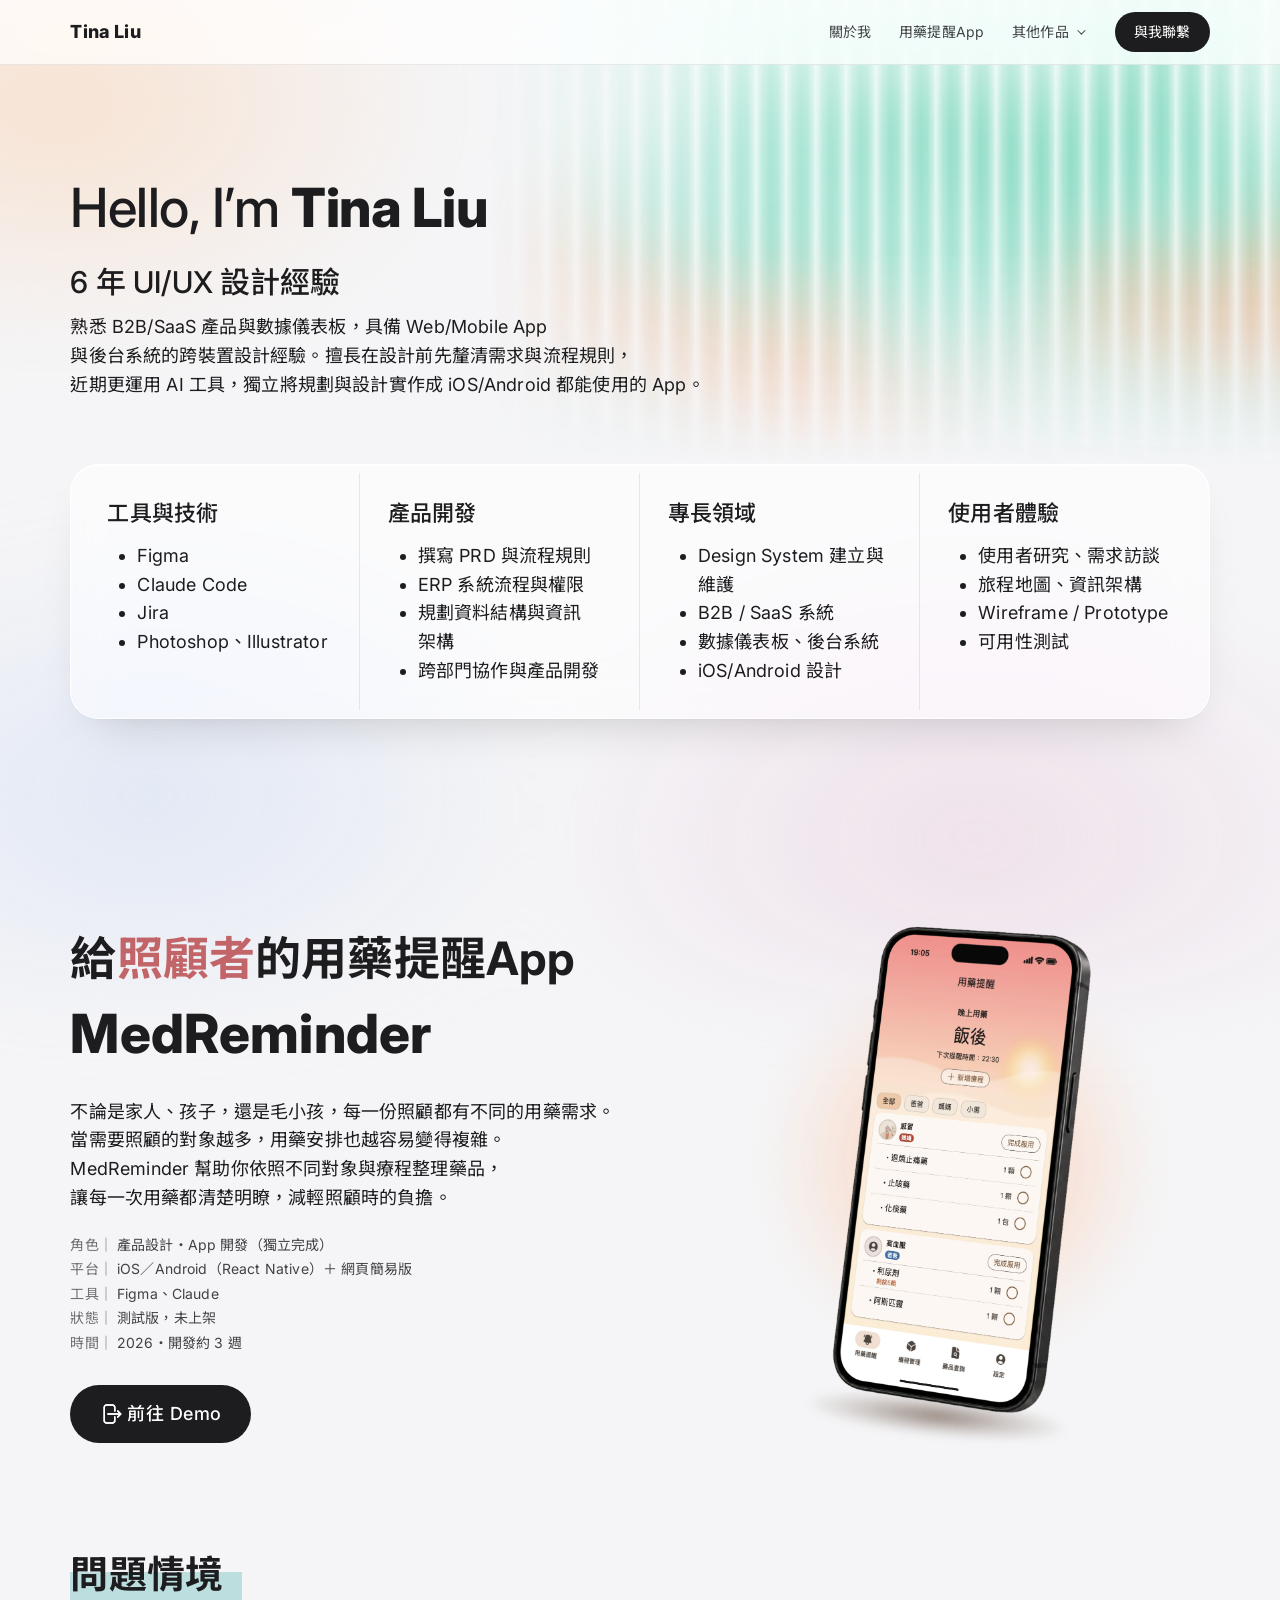
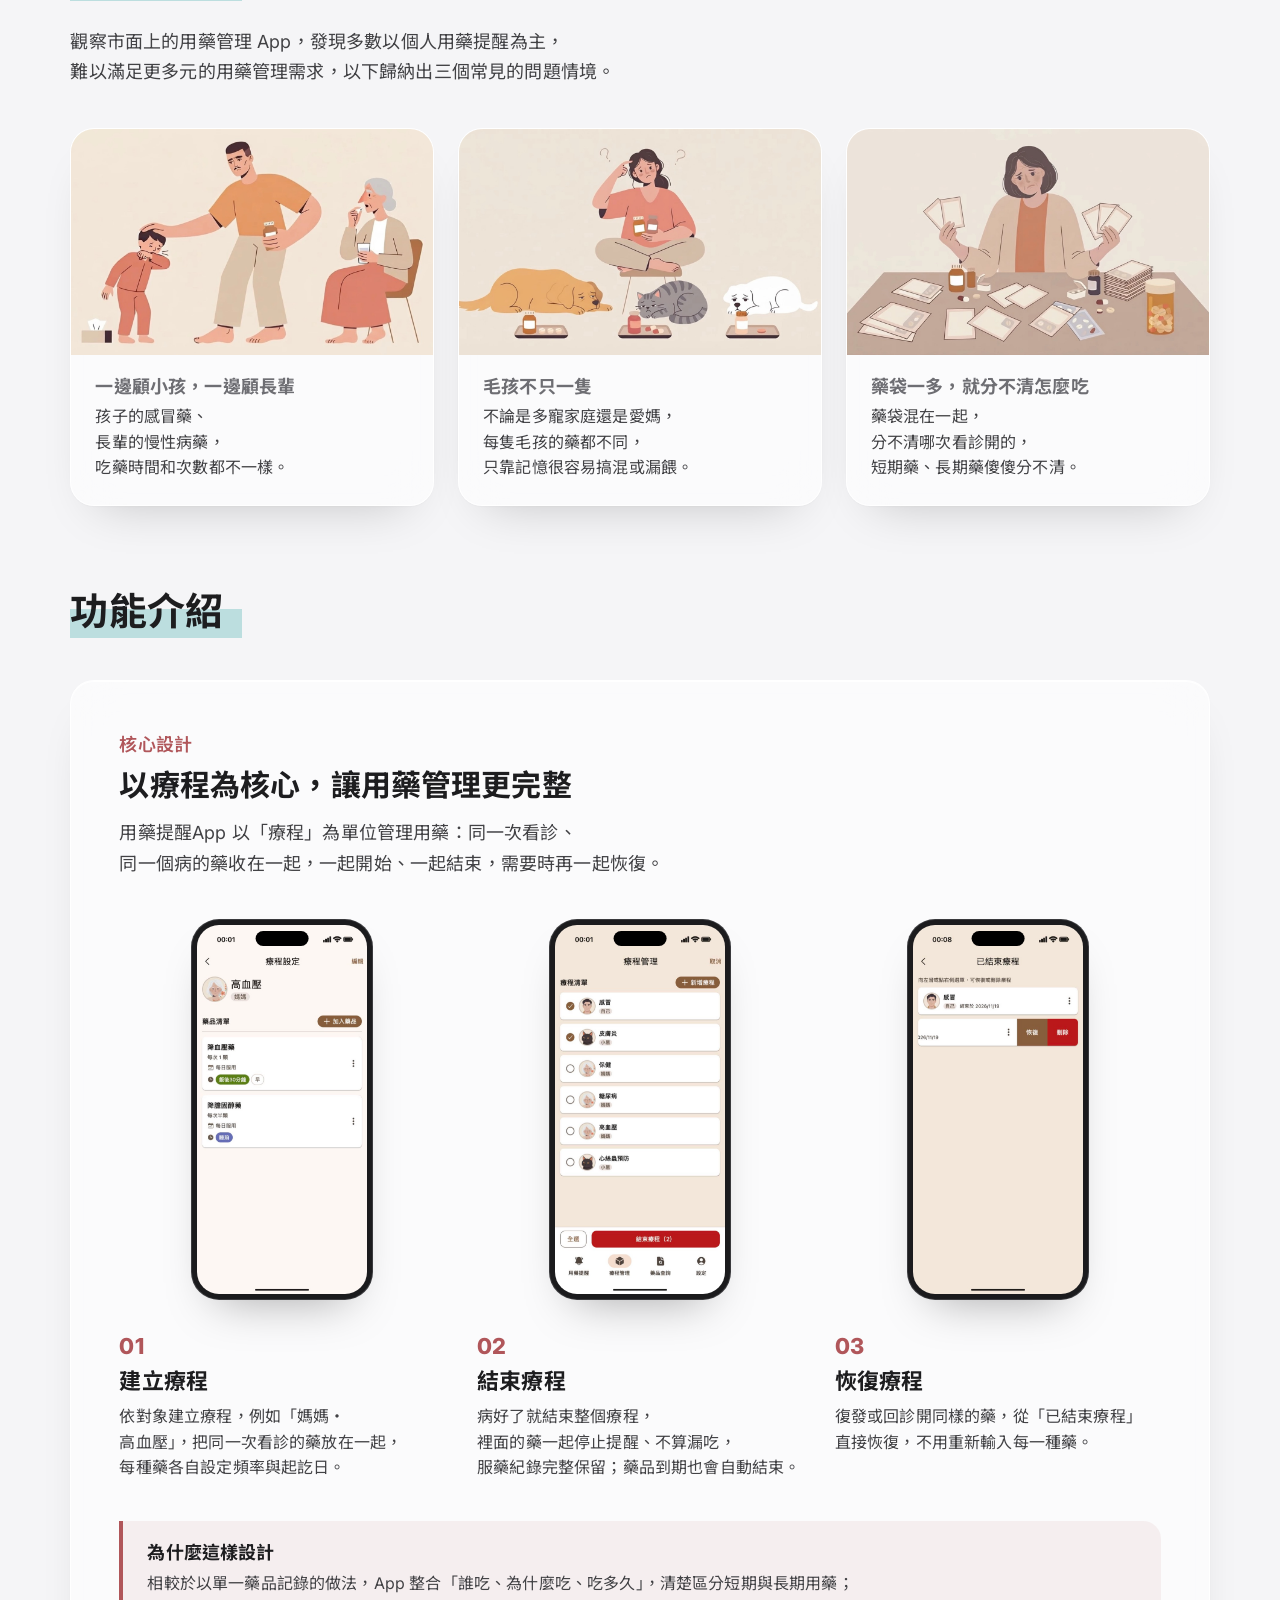
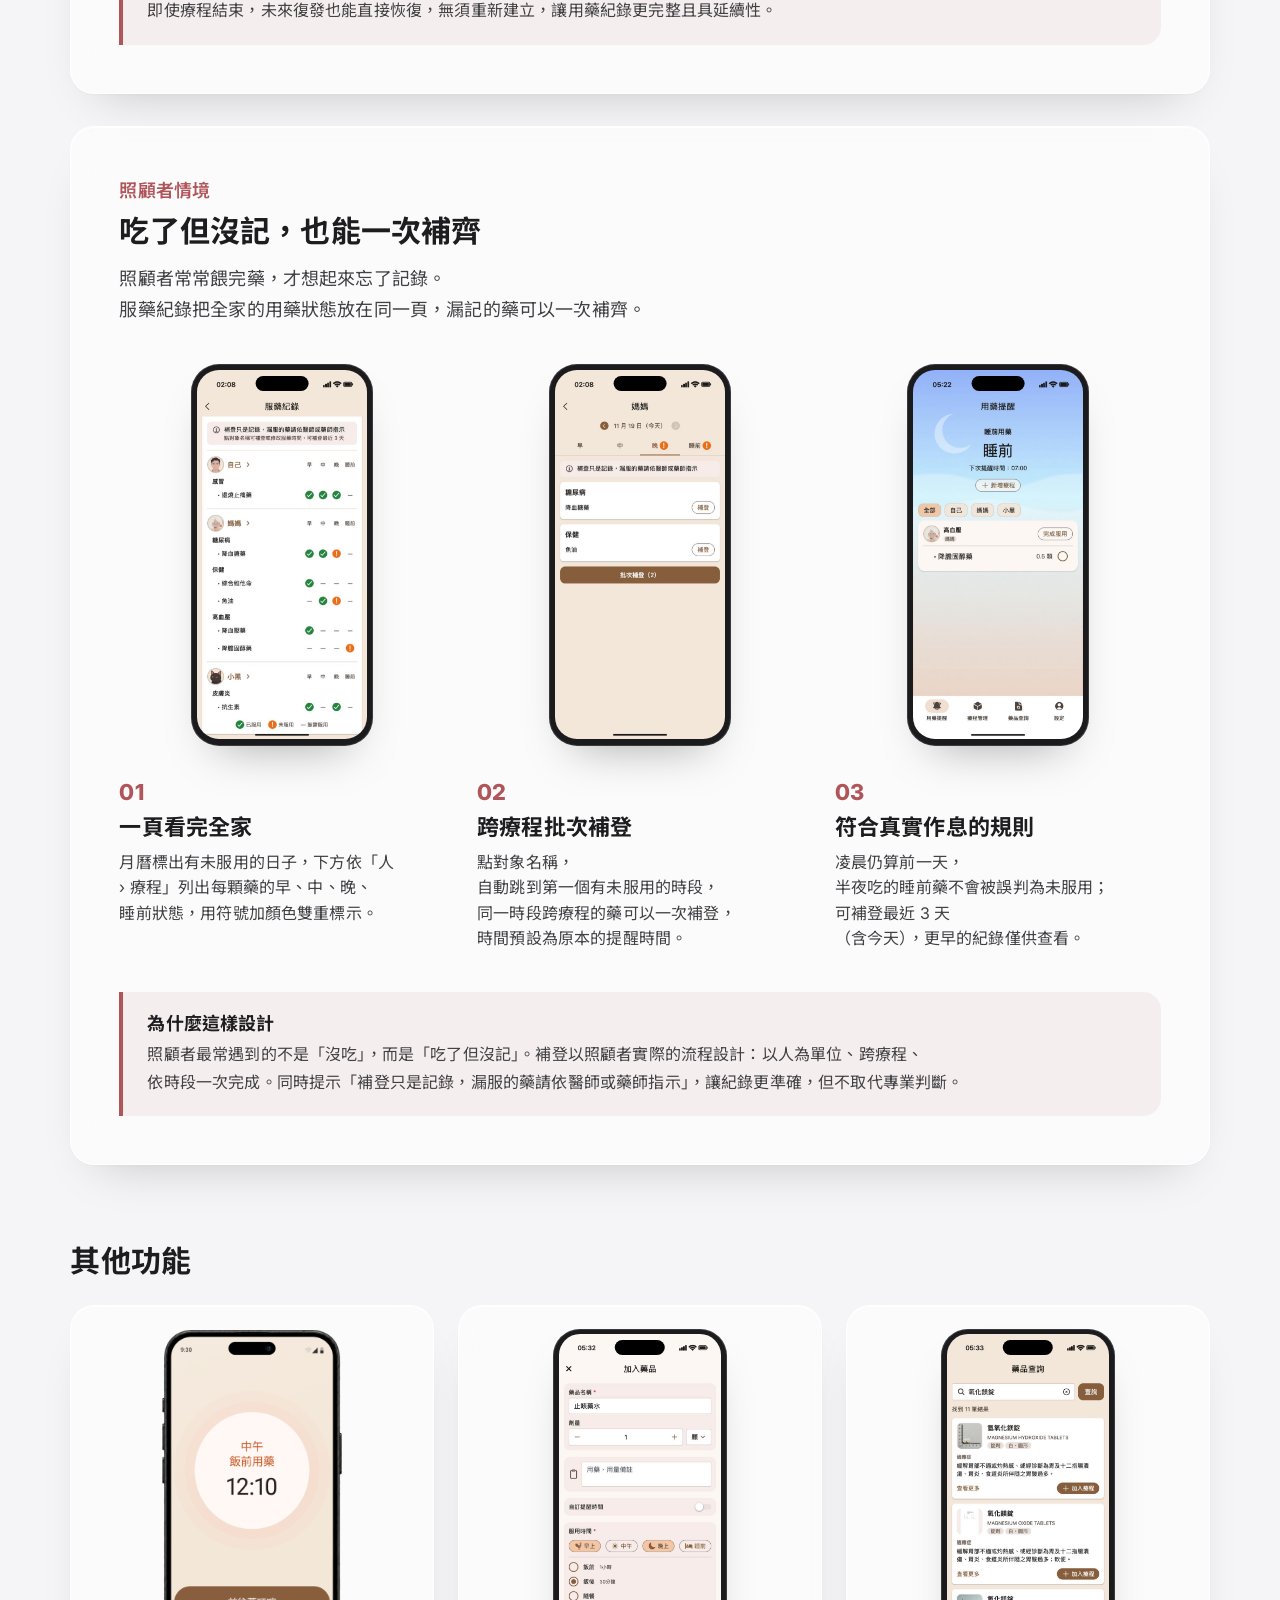
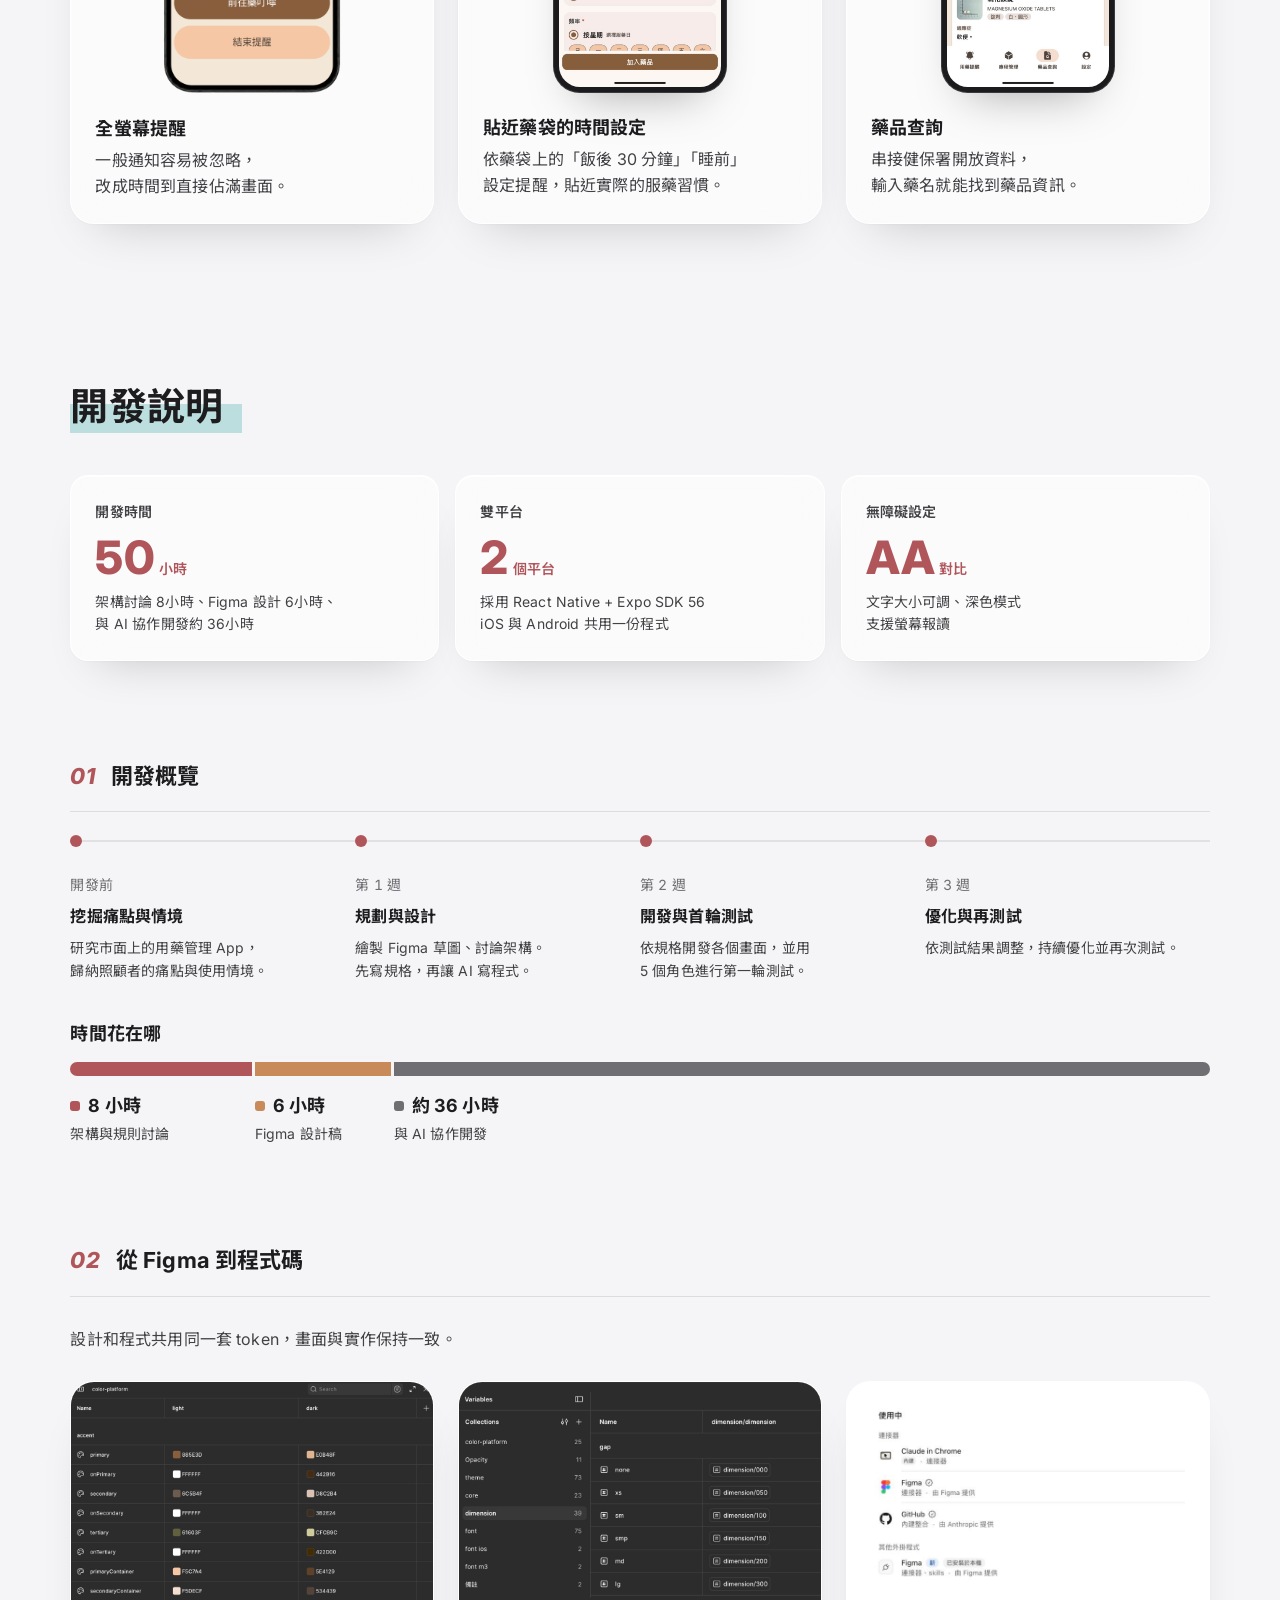
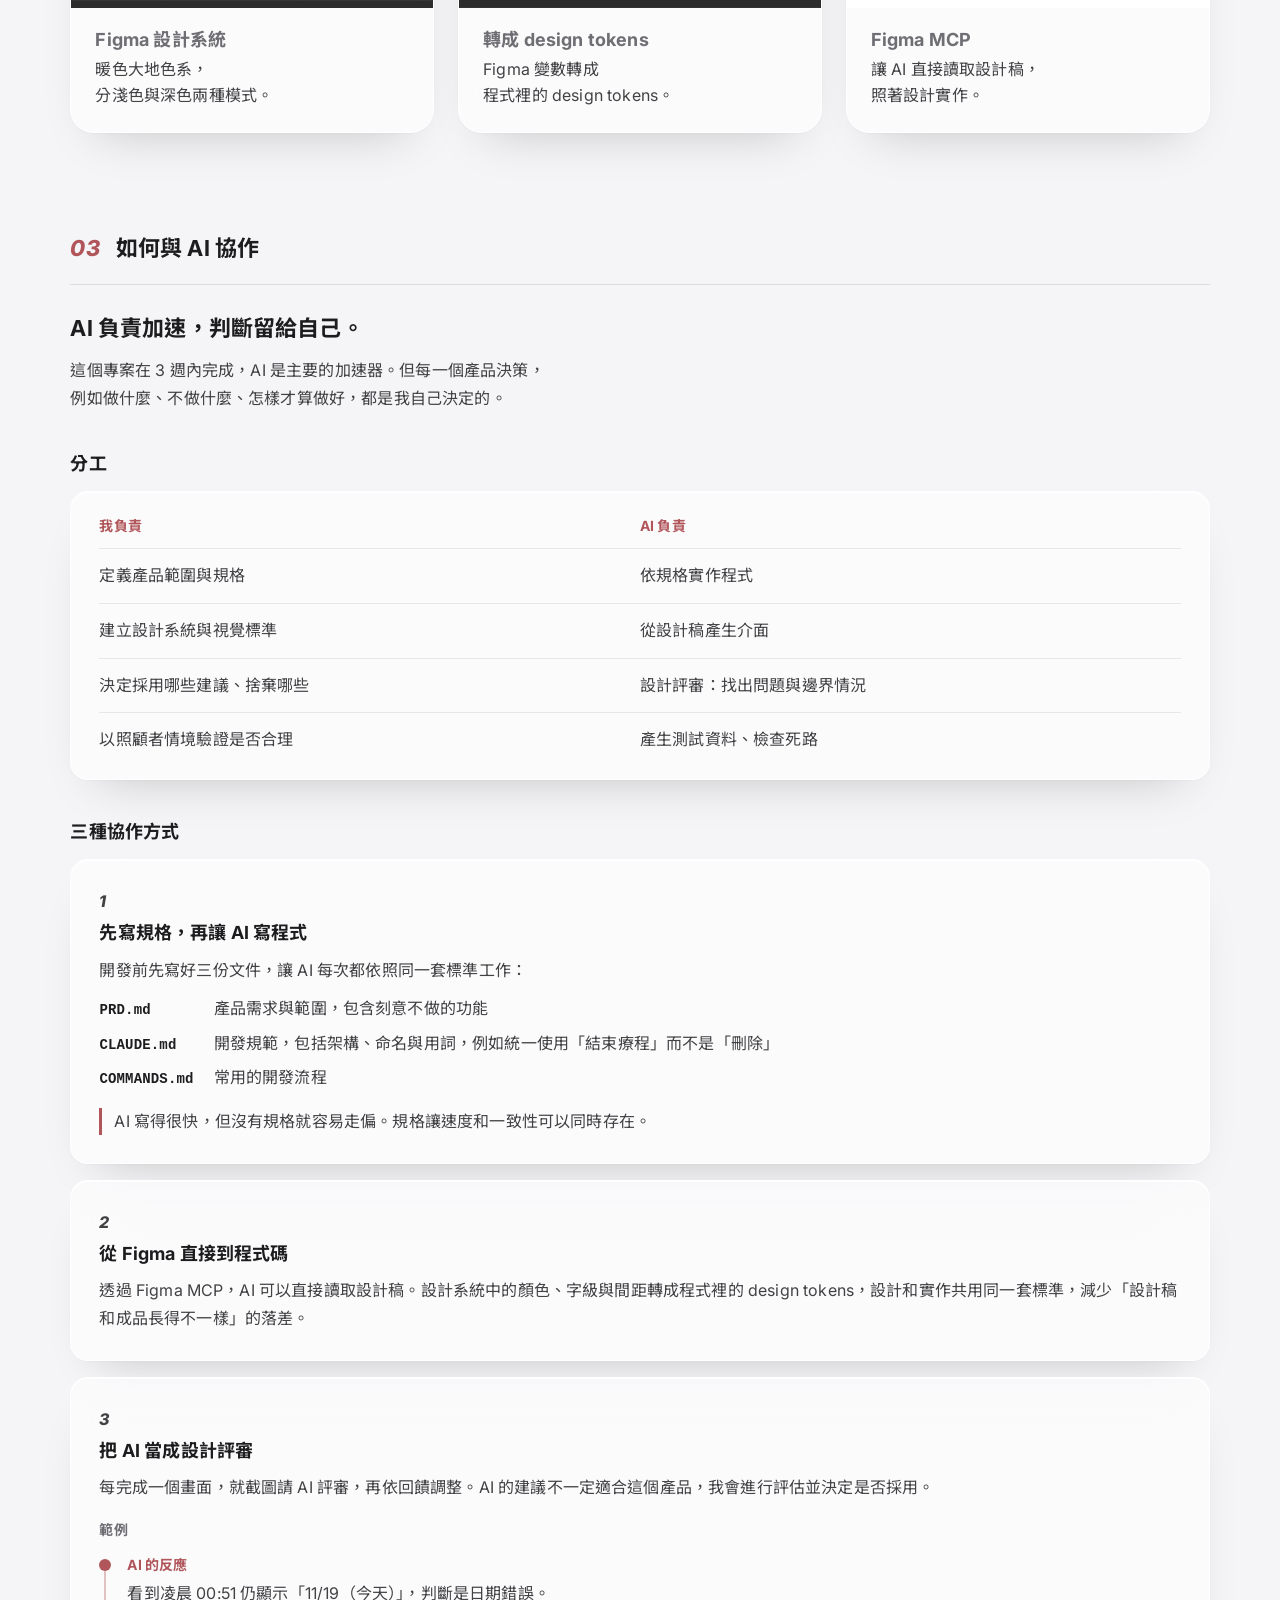
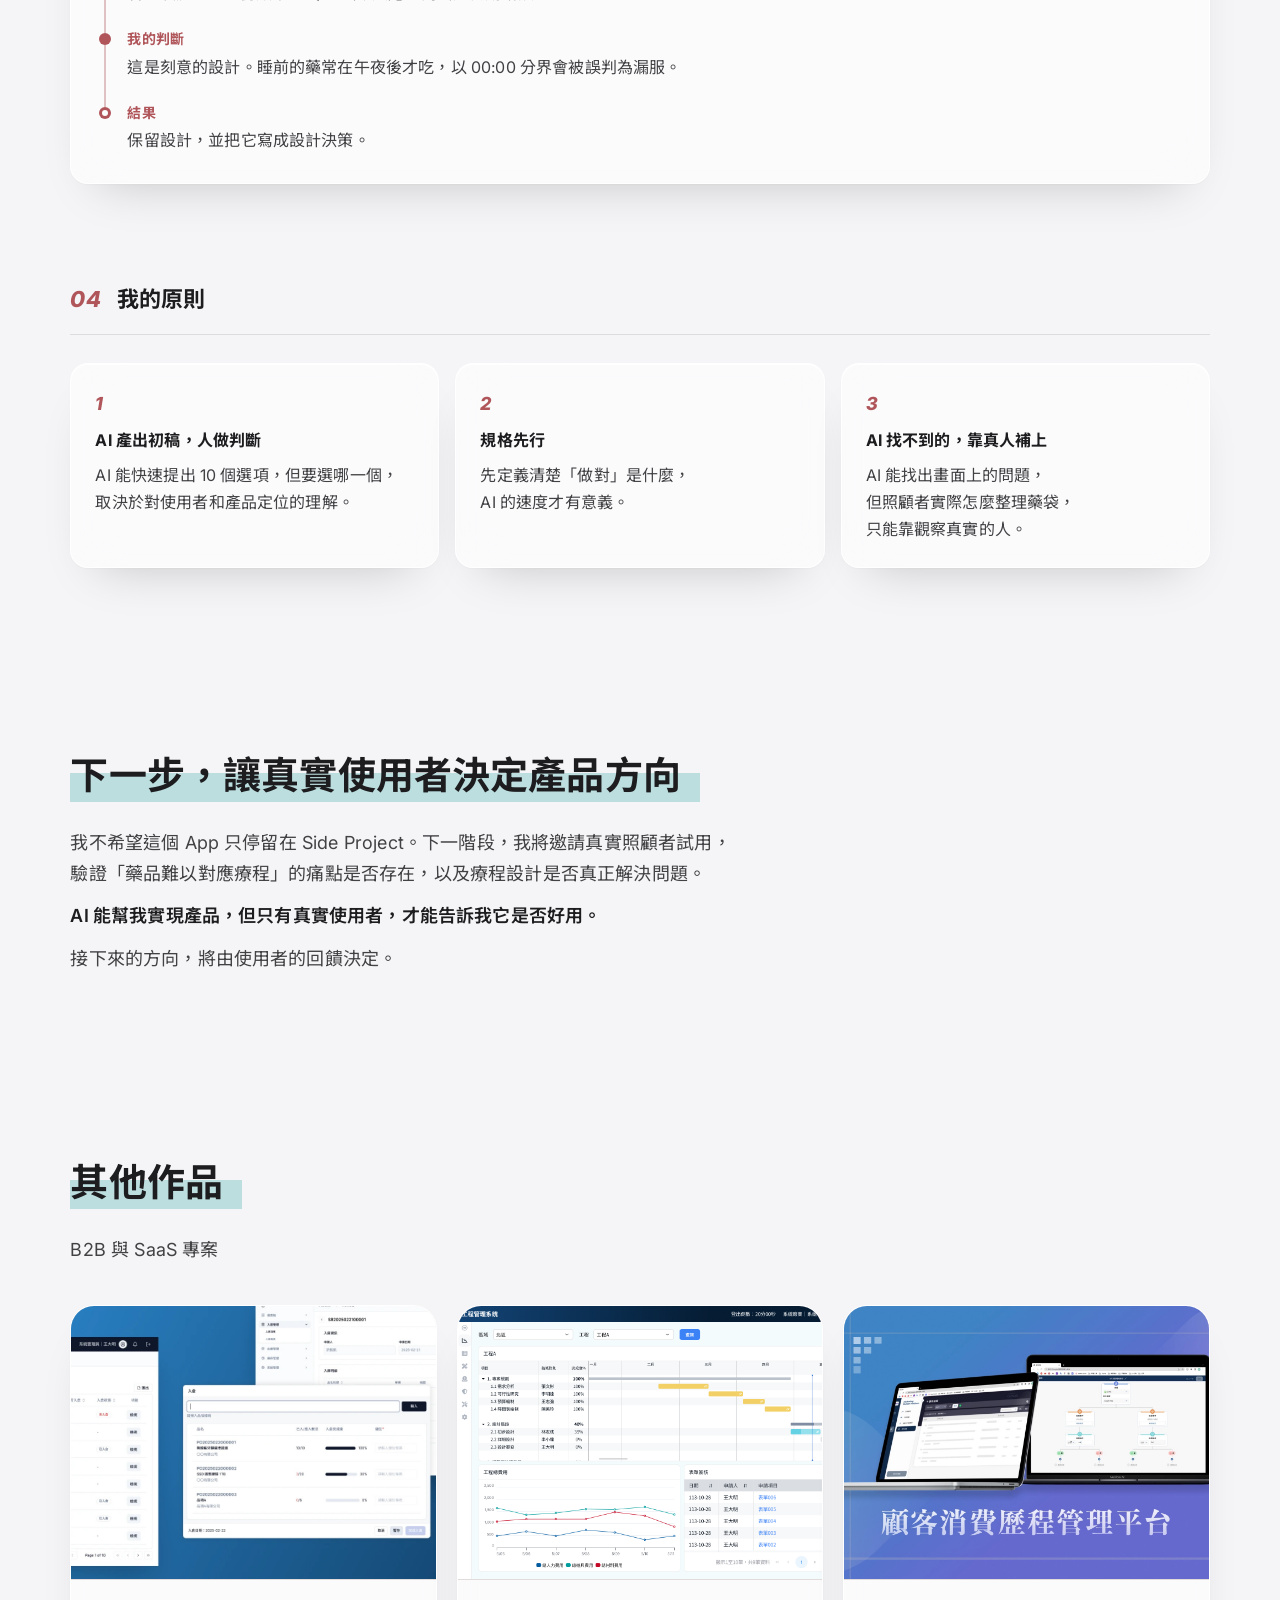
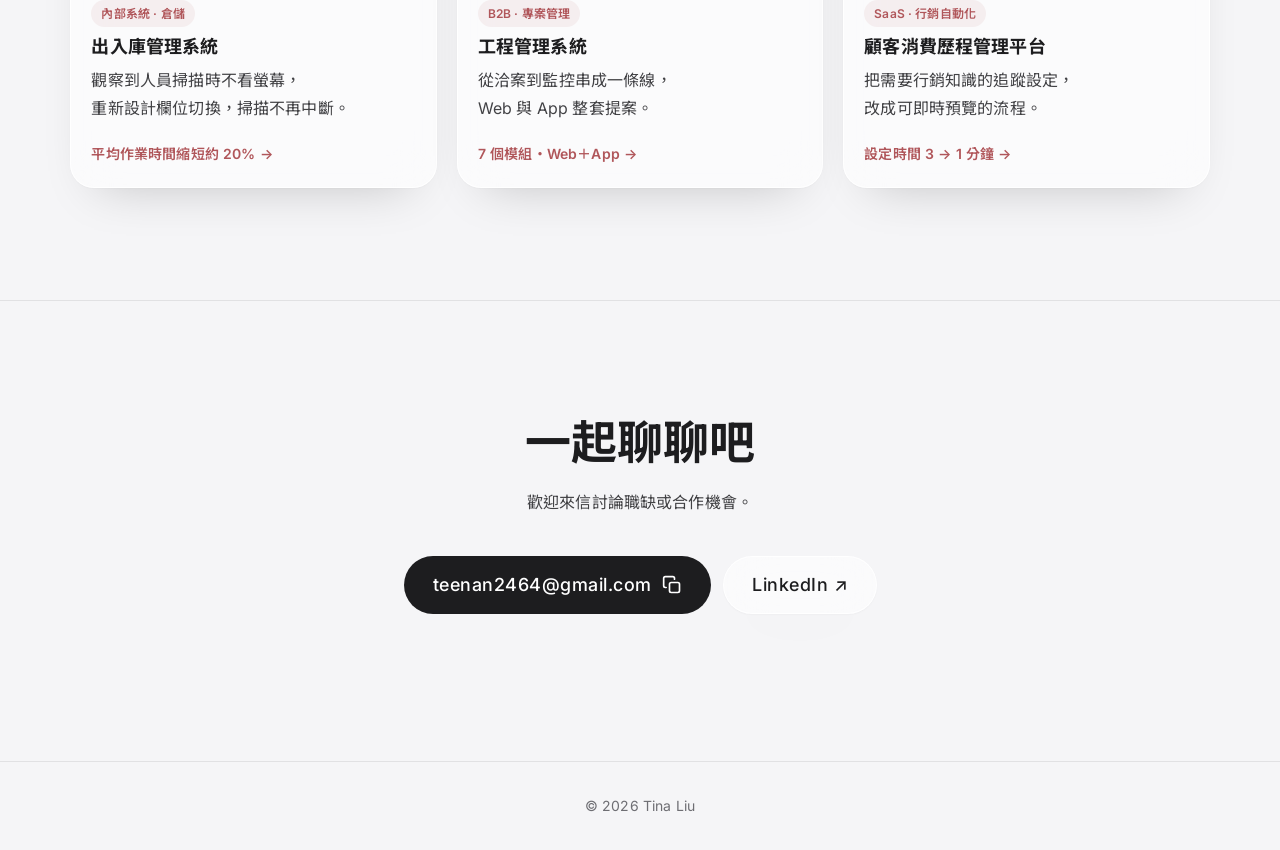
==== index.html @ 108b8d29 "Tina Liu 作品集 Co-Authored-By: Claude Opus 5.5 <noreply@anthropic.com>" ====
<!doctype html>
<html lang="zh-Hant">
<head>
  <meta charset="utf-8">
  <meta name="viewport" content="width=device-width, initial-scale=1">
  <title>Tina Liu｜UI/UX Designer</title>
  <meta name="description" content="Tina Liu 的作品集：6 年 B2B、SaaS 與儀表板介面設計經驗，主打作品為與 AI 協作開發的用藥提醒App。">
  <link rel="preconnect" href="https://fonts.googleapis.com">
  <link rel="preconnect" href="https://fonts.gstatic.com" crossorigin>
  <link href="https://fonts.googleapis.com/css2?family=Inter:ital,wght@0,400;0,500;0,600;0,700;0,800;1,800&family=Noto+Sans+TC:wght@400;500;600;700;800&display=swap" rel="stylesheet">
  <link rel="stylesheet" href="assets/style.css?v=20261124043250">
</head>
<body>

<header class="site-header">
  <div class="wrap">
    <a class="logo" href="#top">Tina Liu</a>
    <nav class="nav" id="nav">
      <a href="#about">關於我</a>
      <a href="#medreminder">用藥提醒App</a>
      <details class="menu">
        <summary>其他作品</summary>
        <div class="menu-panel">
          <a href="work/warehouse.html">出入庫管理系統</a>
          <a href="work/contract.html">工程管理系統</a>
          <a href="work/customer-journey.html">顧客消費歷程管理平台</a>
        </div>
      </details>
    </nav>
    <div class="header-actions">
      <a class="btn btn-primary btn-sm" href="#contact">與我聯繫</a>
      <button class="nav-toggle" aria-label="開啟選單" aria-controls="nav" aria-expanded="false"><span></span><span></span></button>
    </div>
  </div>
</header>

<main id="top">
  <!-- 1. 開頭：自我介紹 -->
  <section class="intro" id="about">
    <div class="wrap">
      <div class="intro-art" aria-hidden="true"><svg class="waves" viewBox="0 0 1200 600" preserveAspectRatio="none"><defs><linearGradient id="wg-coral" x1="0" y1="0" x2="0" y2="1"><stop offset="0" stop-color="#dfe3c6"/><stop offset=".08" stop-color="#fbd2b8"/><stop offset=".22" stop-color="#f9b490"/></linearGradient><linearGradient id="wg-mint" x1="0" y1="0" x2="0" y2="1"><stop offset="0" stop-color="#f8d3bd"/><stop offset=".08" stop-color="#cfe2c9"/><stop offset=".2" stop-color="#b3e7d9"/></linearGradient></defs><g class="wave wave-1"><path d="M0 242 L20 241 L40 243 L60 245 L80 249 L100 253 L120 255 L140 254 L160 250 L180 244 L200 237 L220 232 L240 231 L260 235 L280 245 L300 260 L320 276 L340 291 L360 302 L380 305 L400 299 L420 285 L440 265 L460 240 L480 215 L500 193 L520 176 L540 165 L560 160 L580 158 L600 158 L620 159 L640 157 L660 155 L680 151 L700 147 L720 145 L740 146 L760 150 L780 156 L800 163 L820 168 L840 169 L860 165 L880 155 L900 140 L920 124 L940 109 L960 98 L980 95 L1000 101 L1020 115 L1040 135 L1060 160 L1080 185 L1100 207 L1120 224 L1140 235 L1160 240 L1180 242 L1200 242 L1220 241 L1240 243 L1260 245 L1280 249 L1300 253 L1320 255 L1340 254 L1360 250 L1380 244 L1400 237 L1420 232 L1440 231 L1460 235 L1480 245 L1500 260 L1520 276 L1540 291 L1560 302 L1580 305 L1600 299 L1620 285 L1640 265 L1660 240 L1680 215 L1700 193 L1720 176 L1740 165 L1760 160 L1780 158 L1800 158 L1820 159 L1840 157 L1860 155 L1880 151 L1900 147 L1920 145 L1940 146 L1960 150 L1980 156 L2000 163 L2020 168 L2040 169 L2060 165 L2080 155 L2100 140 L2120 124 L2140 109 L2160 98 L2180 95 L2200 101 L2220 115 L2240 135 L2260 160 L2280 185 L2300 207 L2320 224 L2340 235 L2360 240 L2380 242 L2400 242 L2400 760 L0 760Z" fill="#8fdcc6"/></g><g class="wave wave-2"><path d="M0 340 L20 337 L40 331 L60 325 L80 319 L100 314 L120 311 L140 308 L160 305 L180 302 L200 296 L220 288 L240 277 L260 262 L280 243 L300 222 L320 201 L340 181 L360 164 L380 151 L400 143 L420 142 L440 146 L460 155 L480 168 L500 183 L520 197 L540 211 L560 222 L580 230 L600 236 L620 240 L640 243 L660 246 L680 249 L700 255 L720 262 L740 271 L760 281 L780 290 L800 297 L820 302 L840 302 L860 299 L880 293 L900 283 L920 272 L940 262 L960 253 L980 248 L1000 247 L1020 252 L1040 260 L1060 273 L1080 287 L1100 303 L1120 317 L1140 328 L1160 336 L1180 340 L1200 340 L1220 337 L1240 331 L1260 325 L1280 319 L1300 314 L1320 311 L1340 308 L1360 305 L1380 302 L1400 296 L1420 288 L1440 277 L1460 262 L1480 243 L1500 222 L1520 201 L1540 181 L1560 164 L1580 151 L1600 143 L1620 142 L1640 146 L1660 155 L1680 168 L1700 183 L1720 197 L1740 211 L1760 222 L1780 230 L1800 236 L1820 240 L1840 243 L1860 246 L1880 249 L1900 255 L1920 262 L1940 271 L1960 281 L1980 290 L2000 297 L2020 302 L2040 302 L2060 299 L2080 293 L2100 283 L2120 272 L2140 262 L2160 253 L2180 248 L2200 247 L2220 252 L2240 260 L2260 273 L2280 287 L2300 303 L2320 317 L2340 328 L2360 336 L2380 340 L2400 340 L2400 760 L0 760Z" fill="#a9e4d5"/></g><g class="wave wave-3"><path d="M0 304 L20 296 L40 281 L60 262 L80 244 L100 233 L120 233 L140 245 L160 267 L180 293 L200 318 L220 337 L240 347 L260 349 L280 348 L300 347 L320 350 L340 360 L360 373 L380 387 L400 397 L420 399 L440 393 L460 382 L480 371 L500 365 L520 369 L540 383 L560 405 L580 431 L600 453 L620 468 L640 473 L660 469 L680 460 L700 450 L720 443 L740 441 L760 442 L780 443 L800 439 L820 427 L840 407 L860 382 L880 356 L900 336 L920 326 L940 326 L960 336 L980 349 L1000 360 L1020 365 L1040 361 L1060 349 L1080 333 L1100 318 L1120 307 L1140 303 L1160 304 L1180 305 L1200 304 L1220 296 L1240 281 L1260 262 L1280 244 L1300 233 L1320 233 L1340 245 L1360 267 L1380 293 L1400 318 L1420 337 L1440 347 L1460 349 L1480 348 L1500 347 L1520 350 L1540 360 L1560 373 L1580 387 L1600 397 L1620 399 L1640 393 L1660 382 L1680 371 L1700 365 L1720 369 L1740 383 L1760 405 L1780 431 L1800 453 L1820 468 L1840 473 L1860 469 L1880 460 L1900 450 L1920 443 L1940 441 L1960 442 L1980 443 L2000 439 L2020 427 L2040 407 L2060 382 L2080 356 L2100 336 L2120 326 L2140 326 L2160 336 L2180 349 L2200 360 L2220 365 L2240 361 L2260 349 L2280 333 L2300 318 L2320 307 L2340 303 L2360 304 L2380 305 L2400 304 L2400 760 L0 760Z" fill="url(#wg-coral)"/></g><g class="wave wave-4"><path d="M0 483 L20 487 L40 481 L60 466 L80 453 L100 447 L120 451 L140 461 L160 470 L180 470 L200 463 L220 454 L240 451 L260 459 L280 476 L300 496 L320 511 L340 517 L360 516 L380 515 L400 523 L420 539 L440 559 L460 575 L480 581 L500 575 L520 563 L540 554 L560 553 L580 557 L600 561 L620 556 L640 540 L660 516 L680 492 L700 475 L720 468 L740 467 L760 464 L780 453 L800 434 L820 414 L840 400 L860 398 L880 407 L900 418 L920 425 L940 424 L960 418 L980 413 L1000 416 L1020 430 L1040 449 L1060 465 L1080 472 L1100 469 L1120 461 L1140 456 L1160 461 L1180 472 L1200 483 L1220 487 L1240 481 L1260 466 L1280 453 L1300 447 L1320 451 L1340 461 L1360 470 L1380 470 L1400 463 L1420 454 L1440 451 L1460 459 L1480 476 L1500 496 L1520 511 L1540 517 L1560 516 L1580 515 L1600 523 L1620 539 L1640 559 L1660 575 L1680 581 L1700 575 L1720 563 L1740 554 L1760 553 L1780 557 L1800 561 L1820 556 L1840 540 L1860 516 L1880 492 L1900 475 L1920 468 L1940 467 L1960 464 L1980 453 L2000 434 L2020 414 L2040 400 L2060 398 L2080 407 L2100 418 L2120 425 L2140 424 L2160 418 L2180 413 L2200 416 L2220 430 L2240 449 L2260 465 L2280 472 L2300 469 L2320 461 L2340 456 L2360 461 L2380 472 L2400 483 L2400 760 L0 760Z" fill="url(#wg-mint)"/></g></svg></div>
      <h1 class="intro-name">Hello, I’m <b>Tina Liu</b></h1>
      <p class="intro-title">6 年 UI/UX 設計經驗</p>
      <p class="intro-text">熟悉 B2B/SaaS 產品與數據儀表板，具備 Web/Mobile App 與後台系統的跨裝置設計經驗。擅長在設計前先釐清需求與流程規則，近期更運用 AI 工具，獨立將規劃與設計實作成 iOS/Android 都能使用的 App。</p>
    </div>
  </section>

  <!-- 2. 技能 -->
  <section class="skills-row" id="skills" aria-label="技能">
    <div class="skill-col">
      <h2>工具與技術</h2>
      <ul><li>Figma</li><li>Claude Code</li><li>Jira</li><li>Photoshop、Illustrator</li></ul>
    </div>
    <div class="skill-col">
      <h2>產品開發</h2>
      <ul><li>撰寫 PRD 與流程規則</li><li>ERP 系統流程與權限</li><li>規劃資料結構與資訊架構</li><li>跨部門協作與產品開發</li></ul>
    </div>
    <div class="skill-col">
      <h2>專長領域</h2>
      <ul><li>Design System 建立與維護</li><li>B2B / SaaS 系統</li><li>數據儀表板、後台系統</li><li>iOS/Android 設計</li></ul>
    </div>
    <div class="skill-col">
      <h2>使用者體驗</h2>
      <ul><li>使用者研究、需求訪談</li><li>旅程地圖、資訊架構</li><li>Wireframe / Prototype</li><li>可用性測試</li></ul>
    </div>
  </section>

  <!-- 3. 主打作品：用藥提醒App -->
  <section class="project" id="medreminder">
    <div class="wrap project-grid">
      <div class="project-text">
        <h2 class="project-title"><span>給<em>照顧者</em>的用藥提醒App</span>MedReminder</h2>
        <p class="project-lead">不論是家人、孩子，還是毛小孩，每一份照顧都有不同的用藥需求。當需要照顧的對象越多，用藥安排也越容易變得複雜。<span class="nowrap">MedReminder 幫助你依照不同對象</span><wbr>與療程整理藥品，讓每一次用藥都清楚明瞭，減輕照顧時的負擔。</p>
        <dl class="project-meta">
          <div><dt>角色</dt><dd>產品設計・App 開發（獨立完成）</dd></div>
          <div><dt>平台</dt><dd><span class="nowrap">iOS／Android（React Native）</span><span class="nowrap">＋ 網頁簡易版</span></dd></div>
          <div><dt>工具</dt><dd>Figma、Claude</dd></div>
          <div><dt>狀態</dt><dd>測試版，未上架</dd></div>
          <div><dt>時間</dt><dd>2026・開發約 3 週</dd></div>
        </dl>
        <a class="btn btn-primary" href="work/demo.html"><img src="assets/img/ic-open.svg" width="24" height="24" alt="">前往 Demo</a>
      </div>
      <div class="project-mockup">
        <img src="assets/img/mr-mockup.png?v=20261124043250" alt="用藥提醒App首頁：晚上用藥飯後時段，依療程列出媽媽與爸爸要吃的藥與劑量">
      </div>
    </div>
  </section>

  <!-- 問題情境 -->
  <section class="scenes" id="scenes" aria-labelledby="scenes-title">
    <div class="wrap">
      <h2 class="marker-title" id="scenes-title">問題情境</h2>
      <p class="scenes-lead">觀察市面上的用藥管理 App，發現多數以個人用藥提醒為主，難以滿足更多元的用藥管理需求，以下歸納出三個常見的問題情境。</p>
      <div class="scene-list">
        <figure class="scene">
          <div class="scene-art"><img src="assets/img/scene-1.jpg?v=20261124043250" width="1200" height="750" alt="爸爸一手摸著咳嗽的孩子、一手拿著藥瓶，一臉擔心；旁邊坐著的長輩正在吃藥" loading="lazy"></div>
          <figcaption><h3>一邊顧小孩，一邊顧長輩</h3><p>孩子的感冒藥、<br>長輩的慢性病藥，<br>吃藥時間和次數都不一樣。</p></figcaption>
        </figure>
        <figure class="scene">
          <div class="scene-art"><img src="assets/img/scene-2.jpg?v=20261124043250" width="1200" height="750" alt="照顧者盤腿坐著、拿著兩罐藥一臉困惑，前面趴著狗、貓和白狗，每隻前面各有一盤不同的藥" loading="lazy"></div>
          <figcaption><h3>毛孩不只一隻</h3><p>不論是多寵家庭還是愛媽，<br>每隻毛孩的藥都不同，<br>只靠記憶很容易搞混或漏餵。</p></figcaption>
        </figure>
        <figure class="scene">
          <div class="scene-art"><img src="assets/img/scene-3.jpg?v=20261124043250" width="1200" height="750" alt="照顧者兩手各拿著幾包藥袋一臉困擾，桌上散滿藥袋、藥罐和藥丸" loading="lazy"></div>
          <figcaption><h3>藥袋一多，就分不清怎麼吃</h3><p>藥袋混在一起，<br>分不清哪次看診開的，<br>短期藥、長期藥傻傻分不清。</p></figcaption>
        </figure>
      </div>
    </div>
  </section>

  <!-- 4. 功能介紹：核心「療程」＋其他功能 -->
  <section class="highlights" id="highlights" aria-labelledby="highlights-title">
    <div class="wrap">
      <h2 class="marker-title" id="highlights-title">功能介紹</h2>

      <div class="core">
        <p class="core-label">核心設計</p>
        <h3 class="core-title">以療程為核心，讓用藥管理更完整</h3>
        <p class="highlights-lead">用藥提醒App 以「療程」為單位管理用藥：同一次看診、同一個病的藥收在一起，一起開始、一起結束，需要時再一起恢復。</p>
        <ol class="core-steps">
          <li class="core-step">
            <div class="core-shots"><div class="phone"><img src="assets/img/mr-core-1.jpg?v=20261124043250" width="600" height="1304" alt="療程設定：媽媽的高血壓療程，底下有降血壓藥與降膽固醇藥" loading="lazy"><span class="phone-island"></span></div></div>
            <div class="core-text">
              <p class="core-num">01</p>
              <h4>建立療程</h4>
              <p>依對象建立療程，例如「媽媽・高血壓」，把同一次看診的藥放在一起，每種藥各自設定頻率與起訖日。</p>
            </div>
          </li>
          <li class="core-step">
            <div class="core-shots"><div class="phone"><img src="assets/img/mr-core-2.jpg?v=20261124043250" width="600" height="1304" alt="療程管理多選：勾選感冒與皮膚炎，按結束療程" loading="lazy"><span class="phone-island"></span></div></div>
            <div class="core-text">
              <p class="core-num">02</p>
              <h4>結束療程</h4>
              <p>病好了就結束整個療程，裡面的藥一起停止提醒、不算漏吃，服藥紀錄完整保留；藥品到期也會自動結束。</p>
            </div>
          </li>
          <li class="core-step">
            <div class="core-shots"><div class="phone"><img src="assets/img/mr-core-3.jpg?v=20261124043250" width="600" height="1304" alt="已結束療程：感冒與皮膚炎，皮膚炎向左滑出恢復與刪除" loading="lazy"><span class="phone-island"></span></div></div>
            <div class="core-text">
              <p class="core-num">03</p>
              <h4>恢復療程</h4>
              <p>復發或回診開同樣的藥，從「已結束療程」直接恢復，不用重新輸入每一種藥。</p>
            </div>
          </li>
        </ol>
        <div class="core-why">
          <h4>為什麼這樣設計</h4>
          <p>相較於以單一藥品記錄的做法，App 整合「誰吃、為什麼吃、吃多久」，清楚區分短期與長期用藥；即使療程結束，未來復發也能直接恢復，無須重新建立，讓用藥紀錄更完整且具延續性。</p>
        </div>
      </div>

      <div class="core core-2">
        <p class="core-label">照顧者情境</p>
        <h3 class="core-title">吃了但沒記，也能一次補齊</h3>
        <p class="highlights-lead">照顧者常常餵完藥，才想起來忘了記錄。服藥紀錄把全家的用藥狀態放在同一頁，漏記的藥可以一次補齊。</p>
        <ol class="core-steps">
          <li class="core-step">
            <div class="core-shots"><div class="phone"><img src="assets/img/mr-rec-1.jpg?v=20261124043250" width="600" height="1304" alt="服藥紀錄：自己、媽媽、小黑依療程列出早中晚睡前的服藥狀態，未服用以驚嘆號標示" loading="lazy"><span class="phone-island"></span></div></div>
            <div class="core-text">
              <p class="core-num">01</p>
              <h4>一頁看完全家</h4>
              <p>月曆標出有未服用的日子，下方依「人 › 療程」列出每顆藥的早、中、晚、睡前狀態，用符號加顏色雙重標示。</p>
            </div>
          </li>
          <li class="core-step">
            <div class="core-shots"><div class="phone"><img src="assets/img/mr-rec-2.jpg?v=20261124043250" width="600" height="1304" alt="補登清單：媽媽晚上的糖尿病與保健兩個療程放在一起，可按批次補登一次完成" loading="lazy"><span class="phone-island"></span></div></div>
            <div class="core-text">
              <p class="core-num">02</p>
              <h4>跨療程批次補登</h4>
              <p>點對象名稱，自動跳到第一個有未服用的時段，同一時段跨療程的藥可以一次補登，時間預設為原本的提醒時間。</p>
            </div>
          </li>
          <li class="core-step">
            <div class="core-shots"><div class="phone"><img src="assets/img/mr-rec-3.jpg?v=20261124043250" width="600" height="1304" alt="清晨 5:22 的首頁仍顯示睡前時段，媽媽的降膽固醇藥 0.5 顆尚未勾選" loading="lazy"><span class="phone-island"></span></div></div>
            <div class="core-text">
              <p class="core-num">03</p>
              <h4>符合真實作息的規則</h4>
              <p>凌晨仍算前一天，半夜吃的睡前藥不會被誤判為未服用；可補登最近 3 天（含今天），更早的紀錄僅供查看。</p>
            </div>
          </li>
        </ol>
        <div class="core-why">
          <h4>為什麼這樣設計</h4>
          <p>照顧者最常遇到的不是「沒吃」，而是「吃了但沒記」。補登以照顧者實際的流程設計：以人為單位、跨療程、依時段一次完成。同時提示「補登只是記錄，漏服的藥請依醫師或藥師指示」，讓紀錄更準確，但不取代專業判斷。</p>
        </div>
      </div>

      <h3 class="features-title">其他功能</h3>
      <div class="features">
        <article class="feature">
          <div class="feature-shot"><img src="assets/img/mr-front-5.png" alt="全螢幕提醒：中午飯前用藥" loading="lazy"></div>
          <h4>全螢幕提醒</h4>
          <p>一般通知容易被忽略，改成時間到直接佔滿畫面。</p>
        </article>
        <article class="feature">
          <div class="feature-phone"><div class="phone"><img src="assets/img/mr-feat-timing.jpg?v=20261120053602" width="600" height="1304" alt="加入藥品：服用時間選早上與晚上，飯後 30 分鐘" loading="lazy"><span class="phone-island"></span></div></div>
          <h4>貼近藥袋的時間設定</h4>
          <p>依藥袋上的「飯後 30 分鐘」「睡前」設定提醒，貼近實際的服藥習慣。</p>
        </article>
        <article class="feature">
          <div class="feature-phone"><div class="phone"><img src="assets/img/mr-feat-search.jpg?v=20261120053602" width="600" height="1304" alt="藥品查詢：搜尋氧化鎂錠，列出藥品照片、劑型與適應症" loading="lazy"><span class="phone-island"></span></div></div>
          <h4>藥品查詢</h4>
          <p>串接健保署開放資料，輸入藥名就能找到<span class="nowrap">藥品資訊。</span></p>
        </article>
      </div>
    </div>
  </section>

  <!-- 5. 開發說明 -->
  <section class="devnotes" id="devnotes" aria-labelledby="devnotes-title">
    <div class="wrap">
      <h2 class="marker-title" id="devnotes-title">開發說明</h2>

      <div class="kpis">
        <div class="kpi"><p class="kpi-label">開發時間</p><b>50<small>小時</small></b><span><span class="nowrap">架構討論 8小時</span>、<span class="nowrap">Figma 設計 6小時</span>、<span class="nowrap">與 AI 協作開發約 36小時</span></span></div>
        <div class="kpi"><p class="kpi-label">雙平台</p><b>2<small>個平台</small></b><span>採用 <span class="nowrap">React Native</span> <span class="nowrap">+ Expo SDK 56</span><br><span class="nowrap">iOS 與 Android</span> <span class="nowrap">共用一份程式</span></span></div>
        <div class="kpi"><p class="kpi-label">無障礙設定</p><b>AA<small>對比</small></b><span><span class="nowrap">文字大小可調、深色模式</span><br><span class="nowrap">支援螢幕報讀</span></span></div>
      </div>

      <div class="chapter">
        <div class="chapter-head"><span class="num">01</span><h3>開發概覽</h3></div>
        <ol class="steps steps-4">
          <li><time>開發前</time><b>挖掘痛點與情境</b><p>研究市面上的用藥管理 App，歸納照顧者的痛點與使用情境。</p></li>
          <li><time>第 1 週</time><b>規劃與設計</b><p>繪製 Figma 草圖、討論架構。先寫規格，再讓 AI 寫程式。</p></li>
          <li><time>第 2 週</time><b>開發與首輪測試</b><p>依規格開發各個畫面，並用 5 個角色進行第一輪測試。</p></li>
          <li><time>第 3 週</time><b>優化與再測試</b><p>依測試結果調整，持續優化並再次測試。</p></li>
        </ol>
        <h4 class="sub-title">時間花在哪</h4>
        <div class="hours" role="img" aria-label="架構設計與討論 8 小時、Figma 設計稿 6 小時、與 AI 協作開發約 36 小時，共約 50 小時">
          <div class="hours-bar">
            <span class="h-arch" style="--w: 8"></span>
            <span class="h-figma" style="--w: 6"></span>
            <span class="h-dev" style="--w: 36"></span>
          </div>
          <ul class="hours-legend">
            <li><b><i class="h-arch"></i>8 小時</b>架構與規則討論</li>
            <li><b><i class="h-figma"></i>6 小時</b>Figma 設計稿</li>
            <li><b><i class="h-dev"></i>約 36 小時</b>與 AI 協作開發</li>
          </ul>
        </div>
      </div>

      <div class="chapter">
        <div class="chapter-head"><span class="num">02</span><h3>從 Figma 到程式碼</h3></div>
        <p class="chapter-lead">設計和程式共用同一套 token，畫面與實作保持一致。</p>
        <div class="scene-list">
          <figure class="scene">
            <div class="scene-art"><img src="assets/img/dev-figma.jpg?v=20261124043250" width="1000" height="634" alt="Figma 的 color-platform 色票變數：primary、secondary 等顏色各有 light 與 dark 兩種值" loading="lazy"></div>
            <figcaption><h4>Figma 設計系統</h4><p>暖色大地色系，<br>分淺色與深色兩種模式。</p></figcaption>
          </figure>
          <figure class="scene">
            <div class="scene-art"><img src="assets/img/dev-tokens.jpg?v=20261124043250" width="1000" height="625" alt="Figma Variables 的 collections（color-platform、theme、dimension、font 等）與 dimension 的間距變數 none、xs、sm、smp、md、lg" loading="lazy"></div>
            <figcaption><h4>轉成 design tokens</h4><p>Figma 變數轉成<br>程式裡的 design tokens。</p></figcaption>
          </figure>
          <figure class="scene">
            <div class="scene-art"><img src="assets/img/dev-mcp.jpg?v=20261124043250" width="784" height="484" alt="Claude 已啟用的連接器：Claude in Chrome、Figma、GitHub" loading="lazy"></div>
            <figcaption><h4>Figma MCP</h4><p>讓 AI 直接讀取設計稿，<br>照著設計實作。</p></figcaption>
          </figure>
        </div>
      </div>

      <div class="chapter">
        <div class="chapter-head"><span class="num">03</span><h3>如何與 AI 協作</h3></div>
        <p class="ai-motto">AI 負責加速，判斷留給自己。</p>
        <p class="chapter-lead">這個專案在 3 週內完成，AI 是主要的加速器。但每一個產品決策，例如做什麼、不做什麼、怎樣才算做好，都是我自己決定的。</p>

        <h4 class="sub-title">分工</h4>
        <div class="split-table ai-col">
          <table>
            <thead><tr><th scope="col">我負責</th><th scope="col">AI 負責</th></tr></thead>
            <tbody>
              <tr><td>定義產品範圍與規格</td><td>依規格實作程式</td></tr>
              <tr><td>建立設計系統與視覺標準</td><td>從設計稿產生介面</td></tr>
              <tr><td>決定採用哪些建議、捨棄哪些</td><td>設計評審：找出問題與邊界情況</td></tr>
              <tr><td>以照顧者情境驗證是否合理</td><td>產生測試資料、檢查死路</td></tr>
            </tbody>
          </table>
        </div>

        <h4 class="sub-title">三種協作方式</h4>
        <ol class="methods">
          <li class="method ai-col">
            <p class="method-num">1</p>
            <h5>先寫規格，再讓 AI 寫程式</h5>
            <p>開發前先寫好三份文件，讓 AI 每次都依照同一套標準工作：</p>
            <dl class="docs">
              <dt>PRD.md</dt><dd>產品需求與範圍，包含刻意不做的功能</dd>
              <dt>CLAUDE.md</dt><dd>開發規範，包括架構、命名與用詞，例如統一使用「結束療程」而不是「刪除」</dd>
              <dt>COMMANDS.md</dt><dd>常用的開發流程</dd>
            </dl>
            <p class="method-note">AI 寫得很快，但沒有規格就容易走偏。規格讓速度和一致性可以同時存在。</p>
          </li>
          <li class="method ai-col">
            <p class="method-num">2</p>
            <h5>從 Figma 直接到程式碼</h5>
            <p>透過 Figma MCP，AI 可以直接讀取設計稿。設計系統中的顏色、字級與間距轉成程式裡的 design tokens，設計和實作共用同一套標準，減少「設計稿和成品長得不一樣」的落差。</p>
          </li>
          <li class="method ai-col">
            <p class="method-num">3</p>
            <h5>把 AI 當成設計評審</h5>
            <p>每完成一個畫面，就截圖請 AI 評審，再依回饋調整。AI 的建議不一定適合這個產品，我會進行評估並決定是否採用。</p>
            <p class="example-label">範例</p>
            <ol class="review">
              <li><b>AI 的反應</b><p>看到凌晨 00:51 仍顯示「11/19（今天）」，判斷是日期錯誤。</p></li>
              <li><b>我的判斷</b><p>這是刻意的設計。睡前的藥常在午夜後才吃，以 00:00 分界會被誤判為漏服。</p></li>
              <li><b>結果</b><p>保留設計，並把它寫成設計決策。</p></li>
            </ol>
          </li>
        </ol>
      </div>

      <div class="chapter">
        <div class="chapter-head"><span class="num">04</span><h3>我的原則</h3></div>
        <ol class="findings principles">
          <li class="finding"><span class="principle-num">1</span><b>AI 產出初稿，人做判斷</b><p>AI 能快速提出 <span class="nowrap">10 個選項</span>，但要選哪一個，取決於對使用者和產品定位的理解。</p></li>
          <li class="finding"><span class="principle-num">2</span><b>規格先行</b><p>先定義清楚「做對」是什麼，AI 的速度才有意義。</p></li>
          <li class="finding"><span class="principle-num">3</span><b>AI 找不到的，靠真人補上</b><p>AI 能找出畫面上的問題，但照顧者實際怎麼整理藥袋，只能靠觀察真實的人。</p></li>
        </ol>
      </div>
    </div>
  </section>

  <!-- 6. 下一步：讓真實使用者決定產品方向 -->
  <section class="journey" id="journey" aria-labelledby="journey-title">
    <div class="wrap">
      <h2 class="marker-title" id="journey-title"><span class="nowrap">下一步，</span><wbr><span class="nowrap">讓真實使用者</span><wbr><span class="nowrap">決定產品方向</span></h2>
      <p class="journey-lead">我不希望這個 App 只停留在 Side Project。下一階段，我將邀請真實照顧者試用，驗證「藥品難以對應療程」的痛點是否存在，以及療程設計是否真正解決問題。</p>
      <p class="journey-lead journey-key">AI 能幫我實現產品，但只有真實使用者，才能告訴我它是否好用。</p>
      <p class="journey-lead">接下來的方向，將由使用者的回饋決定。</p>
    </div>
  </section>

  <!-- 8. 其他作品 -->
  <section class="section work" id="work" aria-labelledby="work-title">
    <div class="wrap">
      <h2 class="marker-title" id="work-title">其他作品</h2>
      <p class="scenes-lead">B2B 與 SaaS 專案</p>
      <div class="work-grid">
        <a class="card" href="work/warehouse.html">
          <div class="card-cover"><img src="assets/img/wh-cover.jpg" alt="" style="object-position: 62% center"></div>
          <div class="card-body">
            <span class="tag">內部系統 · 倉儲</span>
            <h3>出入庫管理系統</h3>
            <p>觀察到人員掃描時不看螢幕，重新設計欄位切換，掃描不再中斷。</p>
            <span class="metric">平均作業時間縮短約 20% →</span>
          </div>
        </a>
        <a class="card" href="work/contract.html">
          <div class="card-cover"><img src="assets/img/em-dashboard.png" alt=""></div>
          <div class="card-body">
            <span class="tag">B2B · 專案管理</span>
            <h3>工程管理系統</h3>
            <p>從洽案到監控串成一條線，Web 與 App 整套提案。</p>
            <span class="metric">7 個模組・Web＋App →</span>
          </div>
        </a>
        <a class="card" href="work/customer-journey.html">
          <div class="card-cover"><img src="assets/img/cj-cover.jpg" alt="" style="object-position: center"></div>
          <div class="card-body">
            <span class="tag">SaaS · 行銷自動化</span>
            <h3>顧客消費歷程管理平台</h3>
            <p>把需要行銷知識的追蹤設定，改成可即時預覽的流程。</p>
            <span class="metric">設定時間 3 → 1 分鐘 →</span>
          </div>
        </a>
      </div>
    </div>
  </section>

  <section class="section contact" id="contact">
    <div class="wrap">
      <h2>一起聊聊吧</h2>
      <p>歡迎來信討論職缺或合作機會。</p>
      <div class="hero-actions">
        <button type="button" class="btn btn-primary copy-email" data-email="teenan2464@gmail.com" aria-label="複製信箱 teenan2464@gmail.com">teenan2464@gmail.com<svg class="ic-copy" width="20" height="20" viewBox="0 0 24 24" fill="none" stroke="currentColor" stroke-width="2" stroke-linecap="round" stroke-linejoin="round" aria-hidden="true"><rect x="9" y="9" width="12" height="12" rx="2"/><path d="M5 15H4a2 2 0 0 1-2-2V4a2 2 0 0 1 2-2h9a2 2 0 0 1 2 2v1"/></svg><svg class="ic-check" width="20" height="20" viewBox="0 0 24 24" fill="none" stroke="currentColor" stroke-width="2.4" stroke-linecap="round" stroke-linejoin="round" aria-hidden="true"><path d="M5 12.5l4.5 4.5L19 7.5"/></svg></button>
        <a class="btn btn-ghost" href="https://www.linkedin.com/in/tinaliu0924" target="_blank" rel="noopener">LinkedIn ↗</a>
      </div>
      <p class="copy-status" role="status" aria-live="polite"></p>
    </div>
  </section>
</main>

<nav class="toc" id="toc" aria-label="本頁目錄">
  <ol class="toc-list" id="toc-list">
    <li><a href="#about" data-sections="about skills">關於我</a></li>
    <li><a href="#medreminder" data-sections="medreminder">用藥提醒App</a></li>
    <li><a href="#scenes" data-sections="scenes">問題情境</a></li>
    <li><a href="#highlights" data-sections="highlights">功能介紹</a></li>
    <li><a href="#devnotes" data-sections="devnotes journey">開發說明</a></li>
    <li><a href="#work" data-sections="work contact">其他作品</a></li>
  </ol>
</nav>

<footer class="site-footer">© 2026 Tina Liu</footer>
<script src="assets/site.js?v=20261124043250"></script>
</body>
</html>
---- assets/style.css ----
/* ===== Tokens（依 Figma 作品集草稿） ===== */
:root {
  --bg: #f5f5f7;
  --bg-alt: rgba(255, 255, 255, 0.5);
  --surface: rgba(255, 255, 255, 0.55);
  --ink: #1d1d1f;
  --ink-2: #424245;
  --ink-3: #6e6e73;
  --line: rgba(0, 0, 0, 0.08);
  --line-warm: rgba(0, 0, 0, 0.1);
  --accent: #b0565a;
  --accent-title: #c26569;
  --accent-soft: rgba(176, 86, 90, 0.08);
  --btn: #1d1d1f;
  --btn-ink: #ffffff;

  /* 霧面玻璃 */
  --glass-bg: rgba(255, 255, 255, 0.55);
  --glass-strong: rgba(255, 255, 255, 0.72);
  --glass-border: rgba(255, 255, 255, 0.85);
  --glass-blur: blur(24px) saturate(180%);
  --glass-shadow: 0 1px 2px rgba(0, 0, 0, 0.03), 0 24px 48px -28px rgba(0, 0, 0, 0.22);
  --glass-highlight: inset 0 1px 0 rgba(255, 255, 255, 0.9);
  --mark: rgba(57, 168, 170, 0.3);
  --warm: #f4e6d6;
  --todo: #b4541a;
  --todo-soft: #fbeee4;

  --radius: 24px;
  --radius-sm: 18px;
  --max: 1440px;
  --gutter: clamp(16px, 5.5vw, 80px);

  /* 字級（全站統一使用，不要直接寫數值） */
  --fs-display: clamp(38px, 6vw, 54px);  /* 主標：Hello、專案名稱 */
  --fs-h1: clamp(30px, 4.2vw, 46px);     /* 頁面標題、大數字 */
  --fs-h2: clamp(28px, 3.6vw, 38px);     /* 區塊標題：功能介紹、開發說明 */
  --fs-h3: clamp(22px, 2.4vw, 30px);     /* 卡片標題：設計看點 */
  --fs-h4: 22px;                         /* 小節標題：技能分類、章節 */
  --fs-h5: 18px;                         /* 小標：欄位標題、標籤列 */
  --fs-body-lg: 18px;                    /* 導言段落、清單 */
  --fs-body: 16px;                       /* 內文 */
  --fs-small: 14px;                      /* 輔助說明、註解、導覽 */
  --fs-xs: 12px;                         /* 標籤 */

  --font: "Inter", "Noto Sans TC", -apple-system, BlinkMacSystemFont, "PingFang TC", sans-serif;
  --font-display: var(--font);
}

@media (prefers-color-scheme: dark) {
  :root {
    --bg: #0b0b0c;
    --bg-alt: rgba(44, 44, 48, 0.5);
    --surface: rgba(44, 44, 48, 0.55);
    --ink: #f5f5f7;
    --ink-2: #c7c7cc;
    --ink-3: #98989d;
    --line: rgba(255, 255, 255, 0.1);
    --line-warm: rgba(255, 255, 255, 0.14);
    --accent: #e3999c;
    --accent-title: #e3999c;
    --accent-soft: rgba(227, 153, 156, 0.12);
    --btn: #f5f5f7;
    --btn-ink: #1d1d1f;
    --glass-bg: rgba(44, 44, 48, 0.55);
    --glass-strong: rgba(44, 44, 48, 0.72);
    --glass-border: rgba(255, 255, 255, 0.12);
    --glass-shadow: 0 24px 48px -28px rgba(0, 0, 0, 0.7);
    --glass-highlight: inset 0 1px 0 rgba(255, 255, 255, 0.08);
    --mark: rgba(57, 168, 170, 0.45);
    --warm: #2a241d;
    --todo: #f0a46e;
    --todo-soft: #33261c;
  }
}

/* ===== Base ===== */
*, *::before, *::after { box-sizing: border-box; }
html { scroll-behavior: smooth; scroll-padding-top: 72px; }
body {
  margin: 0; background: var(--bg); color: var(--ink);
  font-family: var(--font); font-size: var(--fs-body); line-height: 1.75; letter-spacing: 0.01em;
  -webkit-font-smoothing: antialiased;
}
img { max-width: 100%; display: block; }
a { color: inherit; }
h1, h2, h3, h4 { margin: 0; line-height: 1.3; font-weight: 700; }
p { margin: 0; }
.wrap { max-width: var(--max); margin: 0 auto; padding: 0 var(--gutter); }

/* ===== Buttons ===== */
.btn {
  display: inline-flex; align-items: center; justify-content: center; gap: 4px; white-space: nowrap;
  padding: 16px 28px; border-radius: 980px; font-size: var(--fs-body-lg); font-weight: 500; line-height: 24px; letter-spacing: 0.5px;
  text-decoration: none; border: 1px solid transparent; transition: filter .15s;
}
.btn img { flex: none; }
.btn:hover { opacity: .82; }
.btn-primary { background: var(--btn); color: var(--btn-ink); }
.btn-primary img { filter: brightness(0) invert(1); }  /* 圖示跟著按鈕文字變白 */
@media (prefers-color-scheme: dark) { .btn-primary img { filter: brightness(0); } }
.btn-ghost { border-color: var(--glass-border); background: var(--glass-bg); color: var(--ink); -webkit-backdrop-filter: var(--glass-blur); backdrop-filter: var(--glass-blur); box-shadow: var(--glass-shadow); }
.btn-ghost:hover { opacity: 1; background: var(--glass-strong); }
.btn-sm { gap: 8px; height: 40px; padding: 8px 18px; border-radius: 980px; font-size: var(--fs-small); font-weight: 400; line-height: 20px; letter-spacing: 0.2px; }

/* ===== Header ===== */
.site-header {
  position: sticky; top: 0; z-index: 20;
  background: var(--glass-strong);
  -webkit-backdrop-filter: var(--glass-blur); backdrop-filter: var(--glass-blur); border-bottom: 1px solid var(--line);
}
.site-header .wrap { display: flex; align-items: center; gap: 32px; height: 64px; }
.logo { font-size: var(--fs-h5); font-weight: 800; text-decoration: none; }
.nav { display: flex; align-items: center; gap: 28px; font-size: var(--fs-small); margin-left: auto; }
.nav > a, .menu summary { text-decoration: none; color: var(--ink-2); cursor: pointer; }
.nav > a:hover, .menu summary:hover { color: var(--ink); }
.header-actions { display: flex; align-items: center; gap: 12px; }

.menu { position: relative; }
.menu summary { list-style: none; display: flex; align-items: center; gap: 4px; }
.menu summary::-webkit-details-marker { display: none; }
.menu summary::after { content: ""; width: 6px; height: 6px; border-right: 1.5px solid currentColor; border-bottom: 1.5px solid currentColor; transform: rotate(45deg) translateY(-2px); margin-left: 4px; }
.menu-panel {
  position: absolute; top: calc(100% + 14px); right: -12px; min-width: 240px;
  background: var(--surface); border: 1px solid var(--line); border-radius: var(--radius-sm);
  box-shadow: 0 16px 40px -16px rgba(0,0,0,.2); padding: 8px; display: grid;
}
.menu-panel a { padding: 10px 12px; border-radius: 8px; text-decoration: none; font-size: var(--fs-small); }
.menu-panel a:hover { background: var(--bg-alt); }

.nav-toggle { display: none; width: 40px; height: 40px; border: 0; background: transparent; padding: 10px; cursor: pointer; color: var(--ink); }
.nav-toggle span { display: block; height: 1.5px; background: currentColor; margin: 6px 0; transition: transform .2s; }

@media (max-width: 760px) {
  .site-header .wrap { gap: 12px; }
  .header-actions { margin-left: auto; }
  .nav-toggle { display: block; }
  .nav {
    display: none; position: absolute; top: 64px; left: 0; right: 0;
    flex-direction: column; align-items: stretch; gap: 0; margin: 0;
    background: var(--bg); border-bottom: 1px solid var(--line); padding: 8px var(--gutter) 16px;
  }
  .nav.open { display: flex; }
  .nav > a, .menu summary { padding: 12px 0; border-bottom: 1px solid var(--line); }
  .menu[open] summary { border-bottom: 0; }
  .menu-panel { position: static; box-shadow: none; border: 0; padding: 0 0 8px 12px; background: transparent; }
  .nav-toggle[aria-expanded="true"] span:first-child { transform: translateY(3.75px) rotate(45deg); }
  .nav-toggle[aria-expanded="true"] span:last-child { transform: translateY(-3.75px) rotate(-45deg); }
}

.eyebrow, .section-label { font-size: var(--fs-xs); letter-spacing: 0.14em; color: var(--accent); font-weight: 700; text-transform: uppercase; }
.hero-actions { display: flex; flex-wrap: wrap; gap: 12px; margin-top: 40px; }

/* ===== Sections ===== */
.section { padding: clamp(64px, 10vw, 112px) 0; border-top: 1px solid var(--line); }
.section-title { font-size: var(--fs-h2); margin: 12px 0 32px; }
.section-head { display: flex; align-items: baseline; justify-content: space-between; gap: 16px; margin-bottom: 40px; flex-wrap: wrap; }
.section-head h2 { font-size: var(--fs-h2); }
.lead { font-size: var(--fs-body-lg); color: var(--ink-2); }

.kpis { display: grid; grid-template-columns: repeat(4, 1fr); gap: 16px; margin-top: 56px; }
@media (max-width: 860px) { .kpis { grid-template-columns: repeat(2, 1fr); } }
.kpi { padding: 24px; background: var(--surface); border: 1px solid var(--line); border-radius: var(--radius-sm); }
.kpi-label { margin-bottom: 8px; font-size: var(--fs-small); font-weight: 600; color: var(--ink-2); }
.kpi b { display: block; font-weight: 800; font-size: var(--fs-h1); line-height: 1.1; color: var(--accent); }
.kpi small { font-family: var(--font); font-size: var(--fs-small); font-weight: 600; margin-left: 4px; }
.kpi > span { display: block; margin-top: 8px; font-size: var(--fs-small); color: var(--ink-2); line-height: 1.6; }

.chapter { margin-top: clamp(64px, 9vw, 96px); }
.chapter-head { display: flex; align-items: baseline; gap: 16px; padding-bottom: 16px; border-bottom: 1px solid var(--line-warm); margin-bottom: 28px; }
.chapter-head .num { font-size: var(--fs-h4); font-weight: 800; font-style: italic; color: var(--accent); }
.chapter-head h3 { font-size: var(--fs-h4); }
.chapter-lead { color: var(--ink-2); max-width: 760px; margin-bottom: 28px; }
.note { margin-top: 16px; font-size: var(--fs-small); color: var(--ink-3); }

.findings { display: grid; grid-template-columns: repeat(3, 1fr); gap: 16px; margin-top: 40px; }
@media (max-width: 860px) { .findings { grid-template-columns: 1fr; } }
.finding { padding: 24px; background: var(--surface); border-radius: var(--radius-sm); }
.finding b { display: block; margin-bottom: 8px; }
.finding p { font-size: var(--fs-body); color: var(--ink-2); line-height: 1.7; }

.ai-split { display: grid; grid-template-columns: 1fr 1fr; gap: 16px; }
@media (max-width: 760px) { .ai-split { grid-template-columns: 1fr; } }
.ai-col { padding: 28px; background: var(--surface); border: 1px solid var(--line); border-radius: var(--radius-sm); }
.ai-col h4 { font-size: var(--fs-h5); margin-bottom: 12px; }
.ai-col ul, .lessons ul { margin: 0; padding-left: 1.2em; color: var(--ink-2); font-size: var(--fs-body); }
.ai-col li + li, .lessons li + li { margin-top: 10px; }
.lessons { margin-top: 28px; }
.lessons h4 { font-size: var(--fs-h5); margin-bottom: 12px; }
.lessons strong { color: var(--ink); }

.steps { list-style: none; margin: 0; padding: 0; display: grid; grid-template-columns: repeat(5, 1fr); gap: 0; }
.steps li { position: relative; padding: 28px 20px 0 0; border-top: 2px solid var(--line); }
.steps li::before { content: ""; position: absolute; top: -7px; left: 0; width: 12px; height: 12px; border-radius: 50%; background: var(--accent); }
.steps time { font-size: var(--fs-small); color: var(--ink-3); font-variant-numeric: tabular-nums; }
.steps b { display: block; font-size: var(--fs-body); margin: 4px 0 6px; }
.steps p { font-size: var(--fs-small); color: var(--ink-2); line-height: 1.65; }
.steps-4 { grid-template-columns: repeat(4, 1fr); }
@media (max-width: 900px) {
  .steps { grid-template-columns: 1fr; }
  .steps li { border-top: 0; border-left: 2px solid var(--line); padding: 0 0 24px 24px; }
  .steps li::before { top: 4px; left: -7px; }
}

.outcomes { display: grid; grid-template-columns: repeat(3, 1fr); gap: 16px; }
@media (max-width: 860px) { .outcomes { grid-template-columns: 1fr; } }
.outcomes > div { padding: 24px; border-radius: var(--radius-sm); background: var(--accent-soft); }
.outcomes b { display: block; margin-bottom: 8px; color: var(--accent); }
.outcomes p { font-size: var(--fs-body); color: var(--ink-2); line-height: 1.7; }

/* ===== Work cards ===== */
.work-grid { display: grid; grid-template-columns: repeat(2, 1fr); gap: 24px; }
@media (max-width: 760px) { .work-grid { grid-template-columns: 1fr; } }
.card {
  display: flex; flex-direction: column;
  background: var(--surface); border: 1px solid var(--line); border-radius: var(--radius);
  overflow: hidden; text-decoration: none; transition: transform .2s ease, box-shadow .2s ease;
}
.card:hover { transform: translateY(-4px); box-shadow: 0 16px 40px -20px rgba(0,0,0,.25); }
.card-cover { aspect-ratio: 16 / 9; background: var(--accent-soft); display: grid; place-items: center; overflow: hidden; border-bottom: 1px solid var(--line); }
.card-cover img { width: 100%; height: 100%; object-fit: cover; object-position: top left; }
.card-cover .ph { width: 100%; height: 100%; aspect-ratio: auto; border: 0; border-radius: 0; background: transparent; }
.card-body { padding: 24px; display: flex; flex-direction: column; gap: 10px; flex: 1; }
.card-meta { font-size: var(--fs-small); color: var(--ink-3); display: flex; gap: 12px; flex-wrap: wrap; }
.card h3 { font-size: var(--fs-h4); }
.card p { color: var(--ink-2); font-size: var(--fs-body); }
.card .metric { margin-top: auto; padding-top: 12px; font-size: var(--fs-small); font-weight: 600; color: var(--accent); }
.tag {
  display: inline-block; align-self: flex-start; font-size: var(--fs-xs); font-weight: 600;
  padding: 3px 10px; border-radius: 999px; background: var(--accent-soft); color: var(--accent);
}

/* ===== Contact / Footer ===== */
.contact { text-align: center; }
.contact h2 { font-size: var(--fs-h1); margin-bottom: 16px; }
.contact p { color: var(--ink-2); }
.contact .hero-actions { justify-content: center; }
.site-footer { padding: 32px 0; color: var(--ink-3); font-size: var(--fs-small); text-align: center; border-top: 1px solid var(--line); }

/* ===== Case study pages ===== */
.case-hero { padding: clamp(48px, 9vw, 96px) 0 40px; }
.back { font-size: var(--fs-small); color: var(--ink-3); text-decoration: none; }
.back:hover { color: var(--ink); }
.case-hero h1 { font-size: var(--fs-h1); margin: 20px 0 16px; }
.case-hero .lead { max-width: 760px; }
.case-meta {
  display: grid; grid-template-columns: repeat(4, 1fr); gap: 1px; margin-top: 40px;
  background: var(--line); border: 1px solid var(--line); border-radius: var(--radius-sm); overflow: hidden;
}
.case-meta div { background: transparent; padding: 18px 20px; }
.case-meta dt { font-size: var(--fs-small); color: var(--ink-3); margin-bottom: 4px; }
.case-meta dd { margin: 0; font-size: var(--fs-body); line-height: 1.6; }
@media (max-width: 760px) { .case-meta { grid-template-columns: repeat(2, 1fr); } }

.case-cover { margin: 8px 0 0; border-radius: var(--radius); overflow: hidden; }
.case-cover .ph { aspect-ratio: 16 / 7; }

.case-body { max-width: 760px; margin: 0 auto; padding: 0 var(--gutter); }
.case-section { padding: 56px 0 0; }
.case-section .num { font-size: var(--fs-h5); font-weight: 800; font-style: italic; color: var(--accent); }
.case-section h2 { font-size: var(--fs-h3); margin: 4px 0 20px; }
.case-section h3 { font-size: var(--fs-h5); margin: 28px 0 10px; }
.case-section p { color: var(--ink-2); }
.case-section p + p { margin-top: 14px; }
.case-section ul, .case-section ol { color: var(--ink-2); padding-left: 1.3em; margin: 12px 0 0; }
.case-section li + li { margin-top: 8px; }
.case-section strong { color: var(--ink); }

.pain-grid { display: grid; grid-template-columns: repeat(auto-fit, minmax(200px, 1fr)); gap: 16px; margin-top: 20px; }
.pain { padding: 20px; background: var(--surface); border: 1px solid var(--line); border-radius: var(--radius-sm); }
.pain b { display: block; color: var(--ink); margin-bottom: 6px; }
.pain p { font-size: var(--fs-body); }

.metrics { display: grid; grid-template-columns: repeat(auto-fit, minmax(180px, 1fr)); gap: 16px; margin-top: 24px; }
.metric-box { padding: 24px; border-radius: var(--radius-sm); background: var(--accent-soft); }
.metric-box b { display: block; font-weight: 800; font-size: var(--fs-h1); line-height: 1.1; color: var(--accent); }
.metric-box span { font-size: var(--fs-small); color: var(--ink-2); }

.quote { margin: 24px 0 0; padding: 4px 0 4px 20px; border-left: 3px solid var(--accent); color: var(--ink); font-size: var(--fs-body-lg); }

figure { margin: 28px 0 0; }
figcaption { font-size: var(--fs-small); color: var(--ink-3); margin-top: 10px; text-align: center; }
.compare { display: grid; grid-template-columns: 1fr 1fr; gap: 16px; }
@media (max-width: 560px) { .compare { grid-template-columns: 1fr; } }

.shot { border: 1px solid var(--line); border-radius: var(--radius-sm); background: #fff; }
.case-cover .shot { border-radius: var(--radius); }
.flow { list-style: none; padding: 0; margin: 0; display: grid; gap: 16px; }
.case-body .flow { padding-left: 0; }
.flow li { margin: 0; }
.flow span { display: block; font-size: var(--fs-small); color: var(--ink-2); margin-top: 8px; }

/* 圖片尚未放入時的佔位框 */
.ph {
  aspect-ratio: 16 / 10; border-radius: var(--radius-sm);
  border: 1.5px dashed var(--line); background: var(--surface);
  display: grid; place-items: center; text-align: center; padding: 16px;
  color: var(--ink-3); font-size: var(--fs-small);
}

.case-next { margin-top: 80px; padding: 40px 0; border-top: 1px solid var(--line); display: flex; justify-content: space-between; gap: 16px; flex-wrap: wrap; }
.case-next a { text-decoration: none; }
.case-next small { display: block; color: var(--ink-3); font-size: var(--fs-small); }
.case-next b { font-size: var(--fs-h5); }
.case-next .next { text-align: right; margin-left: auto; }

/* ===== 待補提示（公開前全部移除） ===== */
.todo {
  margin-top: 16px; padding: 14px 18px; border-radius: var(--radius-sm);
  background: var(--todo-soft); color: var(--todo); font-size: var(--fs-small); line-height: 1.7;
  border: 1px dashed var(--todo);
}
.todo::before { content: "待補｜"; font-weight: 700; }

/* 投入時間：比例條 */
.hours { margin-bottom: 40px; }
.hours-bar { display: flex; height: 14px; border-radius: 999px; overflow: hidden; gap: 3px; }
.hours-bar span { flex: var(--w) 1 0; }
.h-arch { background: var(--accent); }
.h-figma { background: #c98a5a; }
.h-dev { background: var(--ink-3); }
.hours-legend { list-style: none; margin: 16px 0 0; padding: 0; display: grid; grid-template-columns: minmax(0, 8fr) minmax(0, 6fr) minmax(0, 36fr); gap: 3px; font-size: var(--fs-small); color: var(--ink-2); line-height: 1.6; }  /* 與比例條同比例，說明對齊各段起點 */
.hours-legend li { padding-right: 12px; }
.hours-legend i { display: inline-block; width: 10px; height: 10px; border-radius: 3px; margin-right: 8px; vertical-align: 1px; }
.hours-legend b { display: block; font-size: var(--fs-h5); color: var(--ink); margin-bottom: 2px; }
.hours-legend b::before { content: none; }
@media (max-width: 1023px) { .hours-legend { grid-template-columns: 1fr; gap: 12px; } }

/* ===== 首頁（依 Figma 作品集草稿） ===== */
.intro { padding: clamp(48px, 8vw, 120px) 0 24px; }
.intro .wrap > * { max-width: 720px; }
.intro-name { font-size: var(--fs-display); font-weight: 500; line-height: 1.5; letter-spacing: -0.01em; }
.intro-name b { font-weight: 800; }
.intro-title { margin-top: 12px; font-size: var(--fs-h3); font-weight: 500; line-height: 1.5; }
.intro-text { margin-top: 8px; font-size: var(--fs-body-lg); line-height: 1.6; }
.intro .btn { margin-top: 24px; }

.skills-row {
  width: calc(100% - var(--gutter) * 2); max-width: 1280px; margin: 40px auto clamp(64px, 8vw, 120px); padding: 8px;
  display: grid; grid-template-columns: repeat(4, 1fr);
}
.skill-col { padding: 24px 28px; border-right: 1px solid var(--line); }
.skill-col:last-child { border-right: 0; }
.skill-col h2 { font-size: var(--fs-h4); font-weight: 500; line-height: 1.5; }
.skill-col ul { margin: 12px 0 0; padding-left: 30px; font-size: var(--fs-body-lg); line-height: 1.6; }
@media (max-width: 1080px) {
  .skills-row { grid-template-columns: repeat(2, 1fr); }
  .skill-col:nth-child(2) { border-right: 0; }
}
@media (max-width: 560px) {
  .skills-row { grid-template-columns: 1fr; padding: 4px 20px; }
  .skill-col { border-right: 0; border-bottom: 1px solid var(--line); padding: 20px 0; }
  .skill-col:last-child { border-bottom: 0; }
}

.project { padding: clamp(48px, 8vw, 120px) 0; }
.project-grid { display: grid; grid-template-columns: 720fr 580fr; gap: 24px; align-items: start; }
.project-title { font-size: var(--fs-display); font-weight: 800; line-height: 1.5; color: var(--ink); }
.project-title span { display: block; font-size: var(--fs-h1); font-weight: 700; }
.project-title em { font-style: normal; color: var(--accent-title); }
.project-lead { margin-top: 24px; font-size: var(--fs-body-lg); line-height: 1.6; }
.project-meta { margin-top: 20px; font-size: var(--fs-small); line-height: 1.75; }
.project-meta div { display: flex; gap: 4px; }
.project-meta dt { flex: none; color: var(--ink-3); }
.project-meta dt::after { content: "｜"; }
.project-meta dd { margin: 0; color: var(--ink-2); }
.project-text .btn { margin-top: 16px; }
.project-mockup { position: relative; isolation: isolate; aspect-ratio: 1; min-height: 0; }  /* 不裁切，讓陰影能落在手機下方 */
.project-mockup img { width: 94.17%; max-width: none; margin: -11.23% 0 0 2.92%; pointer-events: none; }
/* 手機後方的暖色光暈（取自螢幕上的夕陽色） */
.project-mockup::before { content: ""; position: absolute; z-index: -1; left: 10%; top: 8%; width: 80%; height: 80%; border-radius: 50%;
  background: radial-gradient(closest-side, rgba(250, 150, 120, .55), rgba(255, 190, 150, .3) 55%, rgba(255, 210, 180, 0)); filter: blur(20px); }
/* 手機下方的地面陰影，角度跟著手機的傾斜 */
.project-mockup::after { content: ""; position: absolute; z-index: -1; left: 18%; top: 95%; width: 54%; height: 8%; border-radius: 50%;
  background: radial-gradient(closest-side, rgba(70, 45, 28, .55), rgba(70, 45, 28, .22) 55%, rgba(70, 45, 28, 0)); filter: blur(5px); transform: rotate(6deg); }
@media (max-width: 900px) {
  .project-grid { grid-template-columns: 1fr; }
  .project-mockup { order: -1; max-width: 480px; width: 100%; margin: 0 auto; }  /* 先看手機畫面，再看說明 */
}

.marker-title { display: inline-block; position: relative; z-index: 0; font-size: var(--fs-h2); font-weight: 700; line-height: 1.5; }
.marker-title::after { content: ""; position: absolute; z-index: -1; left: 0; right: -19px; bottom: 2px; height: 29px; background: var(--mark); }

/* 問題情境：導言＋三張插畫，圖下方說明 */
.scenes { padding: 0; }
.scene-list { display: grid; grid-template-columns: repeat(3, 1fr); gap: 24px; margin-top: 40px; }
@media (max-width: 1099px) { .scene-list { grid-template-columns: 1fr; max-width: 520px; } }  /* 說明固定三行，卡片太窄就改一欄 */
.chapter .scene-list { margin-top: 0; }
.scene { margin: 0; display: flex; flex-direction: column; gap: 20px; padding: 0 0 24px; overflow: hidden; border-radius: var(--radius); }
.scene-art { background: var(--warm); }  /* 圖片貼齊卡片上緣與左右 */
.scene-art img { display: block; width: 100%; height: auto; aspect-ratio: 16 / 10; object-fit: cover; }
.scene figcaption { margin: 0; padding: 0 24px; text-align: left; }
.scene h3, .scene h4 { font-size: var(--fs-h5); }
.scene p { margin-top: 6px; font-size: var(--fs-body); line-height: 1.6; color: var(--ink-2); }

/* 功能介紹：核心「療程」三步驟＋其他功能 */
.highlights { padding: clamp(48px, 6vw, 80px) 0; }
.core { margin-top: 40px; padding: clamp(24px, 4vw, 48px); border-radius: var(--radius); }
.core-label { font-size: var(--fs-h5); font-weight: 600; color: var(--accent); }
.core-title { margin-top: 4px; font-size: var(--fs-h3); font-weight: 700; line-height: 1.4; }
.core .highlights-lead { margin-top: 12px; }
.core-steps { list-style: none; margin: 40px 0 0; padding: 0; display: grid; grid-template-columns: repeat(3, 1fr); gap: 32px; }
.core-step { display: flex; flex-direction: column; gap: 28px; }
.core-shots { display: flex; justify-content: center; align-items: flex-start; gap: 16px; }
.core-num { font-size: var(--fs-h4); font-weight: 800; color: var(--accent); }
.core-text h4 { margin-top: 2px; font-size: var(--fs-h4); font-weight: 700; }
.core-text p:last-child { margin-top: 8px; font-size: var(--fs-body); line-height: 1.6; color: var(--ink-2); }
.core-why { margin-top: 40px; padding: 20px 24px; border-left: 4px solid var(--accent); border-radius: 0 var(--radius-sm) var(--radius-sm) 0; background: var(--accent-soft); }
.core-why h4 { font-size: var(--fs-h5); font-weight: 700; }
.core-why p { margin-top: 6px; font-size: var(--fs-body); line-height: 1.7; color: var(--ink-2); }

/* CSS 畫的 iPhone 外框（比例同測試版 402×874，外框 12px） */
.phone { --w: 180px; position: relative; flex: none; width: var(--w); padding: calc(var(--w) * 12 / 426); border-radius: calc(var(--w) * 64 / 426); background: #1b1b1d; box-shadow: 0 0 0 1px #3a3a3d, 0 24px 48px -24px rgba(0,0,0,.35); }
.phone img { display: block; width: 100%; height: auto; aspect-ratio: 600 / 1304; border-radius: calc(var(--w) * 52 / 426); }
.phone-island { position: absolute; top: calc(var(--w) * 26 / 426); left: 50%; width: calc(var(--w) * 125 / 426); height: calc(var(--w) * 36 / 426); transform: translateX(-50%); border-radius: 999px; background: #000; }

.features-title { margin-top: clamp(48px, 6vw, 80px); font-size: var(--fs-h3); font-weight: 700; }
.features { display: grid; grid-template-columns: repeat(3, minmax(0, 1fr)); gap: 24px; margin-top: 24px; }
.feature { display: flex; flex-direction: column; gap: 8px; padding: 24px; border-radius: var(--radius); }
.feature-shot { align-self: center; width: 100%; max-width: 180px; aspect-ratio: 394 / 795; overflow: hidden; margin-bottom: 16px; }
.feature-phone { align-self: center; width: 100%; max-width: 172px; margin-bottom: 16px; }
.feature-phone .phone { --w: 172px; width: 100%; }
.feature-shot img { display: block; max-width: none; width: 169.04%; margin: -21.57% 0 0 -34.52%; }  /* 只取手機外框範圍 */
.feature h4 { font-size: var(--fs-h5); font-weight: 700; }
.feature p { font-size: var(--fs-body); line-height: 1.6; color: var(--ink-2); }

/* 較窄的電腦與平板：三步驟改成一列一步，手機在左、說明在右；其他功能兩欄 */
@media (max-width: 1099px) {
  .core-steps { grid-template-columns: 1fr; gap: 40px; }
  .core-step { flex-direction: row; align-items: center; gap: 32px; }
  .core-shots { justify-content: flex-start; }
  .features { grid-template-columns: repeat(3, minmax(0, 1fr)); gap: 16px; }
}
/* 手機：三步驟先說明、再手機畫面；其他功能一欄 */
@media (max-width: 640px) {
  .core-step { flex-direction: column-reverse; align-items: stretch; gap: 20px; }
  .core-shots { justify-content: center; }
  .phone { --w: min(200px, 60vw); }
  .features { grid-template-columns: 1fr; }
}

.devnotes { padding: clamp(48px, 6vw, 80px) 0 clamp(64px, 8vw, 120px); }
.devnotes .kpis { margin-top: 40px; grid-template-columns: repeat(3, minmax(0, 1fr)); }
@media (max-width: 860px) { .devnotes .kpis { grid-template-columns: 1fr; } }

/* ===== 用藥提醒App測試版：手機外框 ===== */
.demo-page { height: 100vh; height: 100dvh; display: flex; flex-direction: column; overflow: hidden; background: var(--bg-alt); }
.demo-bar { display: flex; align-items: center; gap: 16px; padding: 12px var(--gutter); border-bottom: 1px solid var(--line); background: var(--bg); }
.demo-bar p { margin-right: auto; font-weight: 600; }
.demo-bar p span { margin-left: 12px; font-size: var(--fs-small); font-weight: 400; color: var(--ink-3); }
.demo-stage { flex: 1; min-height: 0; display: grid; place-items: center; }
.demo-phone {
  --scale: 1;
  position: relative; width: 402px; height: 874px; box-sizing: content-box;
  border: 12px solid #1b1b1d; border-radius: 64px; overflow: hidden; background: #000;
  box-shadow: 0 0 0 2px #3a3a3d, 0 30px 60px -20px rgba(0,0,0,.35);
  transform: scale(var(--scale)); transform-origin: center;
  margin: calc((var(--scale) - 1) * 449px) calc((var(--scale) - 1) * 213px);
}
.demo-phone iframe { display: block; width: 402px; height: 874px; border: 0; border-radius: 52px; background: #fff; }
.demo-island { position: absolute; top: 14px; left: 50%; width: 125px; height: 36px; margin-left: -62.5px; border-radius: 18px; background: #000; pointer-events: none; }
@media (max-width: 500px) {
  .demo-bar { gap: 10px; }
  .demo-bar p { white-space: nowrap; font-size: var(--fs-small); }  /* 標題不換行 */
  .demo-bar .back { white-space: nowrap; }
  .demo-bar .back-text { display: none; }  /* 窄螢幕只留箭頭 */
  .demo-bar .btn { flex-shrink: 0; }
  .demo-bar p span { display: none; }
  .demo-phone { --scale: 1 !important; width: 100vw; height: 100%; border: 0; border-radius: 0; box-shadow: none; transform: none; margin: 0; }
  .demo-phone iframe { width: 100%; height: 100%; border-radius: 0; }
  .demo-island { display: none; }
}

/* ===== 使用者旅程 ===== */
.journey { padding: clamp(48px, 6vw, 80px) 0 clamp(64px, 8vw, 120px); }
.scenes-lead, .highlights-lead, .journey-lead { margin-top: 24px; max-width: 820px; font-size: var(--fs-body-lg); line-height: 1.7; color: var(--ink-2); }
.journey-lead + .journey-lead { margin-top: 12px; }
.journey-key { font-weight: 600; color: var(--ink); }
.journey .kpis { margin-top: 40px; }
.personas { display: grid; grid-template-columns: repeat(5, 1fr); gap: 16px; margin-top: 24px; }
@media (max-width: 1080px) { .personas { grid-template-columns: repeat(2, 1fr); } }
@media (max-width: 560px) { .personas { grid-template-columns: 1fr; } }
.persona { display: flex; flex-direction: column; gap: 8px; padding: 24px; background: var(--surface); border: 1px solid var(--line-warm); border-radius: var(--radius); }
.persona h3 { font-size: var(--fs-h5); }
.persona h3 small { display: block; margin-top: 2px; font-size: var(--fs-small); font-weight: 400; color: var(--ink-3); }
.persona-focus { font-size: var(--fs-body); color: var(--ink-2); line-height: 1.6; }
.persona-change { margin-top: auto; padding-top: 12px; border-top: 1px dashed var(--line-warm); font-size: var(--fs-body); line-height: 1.6; }
.persona-change b { display: block; font-size: var(--fs-xs); color: var(--accent); }

/* ===== 未來可再優化項目 ===== */
.future { padding: 0 0 clamp(64px, 8vw, 120px); }
/* 依重要性排序的編號清單，不分類、單欄 */
.future-list {
  margin: 40px 0 0; padding: 28px 32px 28px calc(32px + 1.2em); border-radius: var(--radius);
  font-size: var(--fs-body-lg); line-height: 1.7; color: var(--ink-2);
}
.future-list li::marker { font-weight: 700; color: var(--accent); }
.future-list b { margin-right: 12px; font-weight: 600; color: var(--ink); }
.future-list li + li { margin-top: 8px; }
@media (max-width: 760px) { .future-list { padding: 20px 20px 20px calc(20px + 1.2em); } }
@media (max-width: 560px) { .future-list { font-size: var(--fs-body); } .future-list b { display: block; margin-right: 0; } }  /* 窄螢幕：項目名稱一行、說明一行 */

/* ===== 懸浮目錄：霧面玻璃，固定在右側垂直置中 ===== */
.toc {
  position: fixed; z-index: 15; right: 16px; top: 50%; transform: translate(16px, -50%);
  opacity: 0; visibility: hidden; transition: opacity .3s, transform .3s, visibility .3s;
}
.toc.show { opacity: 1; visibility: visible; transform: translate(0, -50%); }
.toc-list {
  list-style: none; margin: 0; padding: 12px 8px; display: grid; gap: 2px;
  background: var(--glass-bg);
  -webkit-backdrop-filter: var(--glass-blur); backdrop-filter: var(--glass-blur);
  border: 1px solid var(--glass-border); border-radius: 22px;
  box-shadow: var(--glass-shadow), var(--glass-highlight);
}
.toc-list a {
  display: block; position: relative; padding: 6px 14px 6px 24px; border-radius: 12px;
  font-size: var(--fs-xs); line-height: 1.5; color: var(--ink-2); text-decoration: none; white-space: nowrap;
  transition: font-size .25s ease, color .25s ease, background-color .25s ease;
}
.toc-list a::before {
  content: ""; position: absolute; left: 11px; top: 50%; width: 5px; height: 5px; margin-top: -2.5px;
  border-radius: 50%; background: currentColor; opacity: .5; transition: transform .25s ease, opacity .25s ease;
}
.toc-list a:hover { color: var(--ink); background: var(--glass-strong); }
.toc-list a.active { font-size: var(--fs-body); font-weight: 700; color: var(--btn-ink); background: var(--btn); }
.toc-list a.active::before { background: currentColor; opacity: 1; transform: scale(1.4); }
@media (prefers-reduced-motion: reduce) { .toc, .toc-list a, .toc-list a::before { transition: none; } }
/* 平板與電腦：平常只顯示圓點（不加底），點一下展開文字，再捲動就收起（site.js 切換 .open） */
@media (min-width: 761px) {
  .toc:not(.open) .toc-list {
    padding: 4px 0; gap: 0; cursor: pointer;
    background: none; border-color: transparent; box-shadow: none;
    -webkit-backdrop-filter: none; backdrop-filter: none;
  }
  .toc:not(.open) .toc-list a { width: 28px; height: 28px; padding: 0; font-size: 0; color: transparent; background: none; }
  .toc:not(.open) .toc-list a::before {
    left: 50%; width: 6px; height: 6px; margin: -3px 0 0 -3px;
    background: var(--ink-2); opacity: .55; box-shadow: 0 0 0 2px var(--bg);
  }
  .toc:not(.open) .toc-list a.active::before { background: var(--ink); opacity: 1; transform: scale(1.6); }
  /* 滑鼠移到圓點上：左側顯示該點代表的段落名稱 */
  .toc:not(.open) .toc-list a::after {
    content: attr(data-label); position: absolute; right: calc(100% + 6px); top: 50%; transform: translate(4px, -50%);
    padding: 4px 12px; border-radius: 980px; white-space: nowrap; pointer-events: none;
    font-size: var(--fs-xs); font-weight: 500; line-height: 1.5; color: var(--btn-ink); background: var(--btn);
    opacity: 0; transition: opacity .6s ease, transform .6s ease;  /* 隱藏時慢慢淡出 */
  }
  .toc:not(.open) .toc-list a:hover::after, .toc:not(.open) .toc-list a:focus-visible::after,
  .toc.scrolling:not(.open) .toc-list a.active::after { opacity: 1; transform: translate(0, -50%); transition-duration: .2s; }  /* 出現時快 */
  /* 捲動中顯示目前標題時，滑鼠移上的其他圓點不同時出現，避免兩個標題疊在一起 */
  .toc.scrolling:not(.open) .toc-list a:not(.active):hover::after { opacity: 0; }
}
/* 手機：不顯示懸浮目錄，避免干擾閱讀 */
@media (max-width: 760px) {
  .toc { display: none; }
}


/* ===== 霧面玻璃：背景色光 + 卡片統一質感 ===== */
body { background: var(--bg); position: relative; }
body::before {
  content: ""; position: fixed; inset: -10%; z-index: -1; pointer-events: none;
  background:
    radial-gradient(38% 32% at 12% 18%, rgba(250, 210, 175, 0.55), transparent 70%),
    radial-gradient(34% 30% at 88% 26%, rgba(160, 214, 214, 0.45), transparent 70%),
    radial-gradient(42% 36% at 72% 86%, rgba(232, 196, 216, 0.42), transparent 70%),
    radial-gradient(36% 32% at 18% 82%, rgba(196, 212, 244, 0.42), transparent 70%);
  filter: blur(48px);
}
@media (prefers-color-scheme: dark) {
  body::before { opacity: .35; }
}
.skills-row, .scene, .core, .feature, .kpi, .ai-col, .future-card, .finding, .outcomes > div, .persona, .card, .pain, .metric-box, .case-meta, .menu-panel, .demo-bar {
  background: var(--glass-bg);
  -webkit-backdrop-filter: var(--glass-blur); backdrop-filter: var(--glass-blur);
  border: 1px solid var(--glass-border);
  box-shadow: var(--glass-shadow), var(--glass-highlight);
}
.skills-row { border-radius: 28px; }
.outcomes > div, .metric-box { background: linear-gradient(var(--accent-soft), var(--accent-soft)), var(--glass-bg); }
.demo-bar { border-width: 0 0 1px; border-radius: 0; }
.menu-panel { background: var(--glass-strong); }

/* ===== 點圖片放大 ===== */
.zoomable { cursor: zoom-in; }
.zoomable:focus-visible { outline: 3px solid var(--accent); outline-offset: 4px; }
.lightbox { width: 100vw; height: 100dvh; max-width: none; max-height: none; margin: 0; padding: 24px; border: 0; background: transparent; cursor: zoom-out; }
.lightbox[open] { display: grid; place-items: center; }
.lightbox::backdrop { background: rgba(0, 0, 0, .82); }
.lightbox img { max-width: min(100%, 1400px); max-height: calc(100dvh - 48px); width: auto; height: auto; border-radius: 12px; }
.lightbox.is-phone img { border-radius: 36px; }
.lightbox-close { position: fixed; top: 16px; right: 16px; width: 44px; height: 44px; border: 0; border-radius: 50%; background: rgba(255,255,255,.16); color: #fff; font-size: 28px; line-height: 1; cursor: pointer; }
html.lightbox-open { overflow: hidden; }

/* ===== 斷行：短文字（標題、數字卡說明、標籤）以詞組／標點換行並平均行長 ===== */
p, li, dd, figcaption { text-wrap: pretty; }  /* 長段落：避免最後一行只剩一兩個字 */
h1, h2, h3, h4,
.kpi > span, .kpi-label, .scene p, .persona-focus, .persona-change, .card p, .card .metric,
.intro-text, .project-lead, .core-text p, .core-why p, .feature p, .ai-col li, .lessons li, .case-section p, .case-section li,
.hours-legend li, .steps p, .outcomes p, .finding p, .pain p, .note, .chapter-lead, .scenes-lead, .highlights-lead, .journey-lead {
  word-break: keep-all; overflow-wrap: anywhere; text-wrap: balance;
}

.nowrap { white-space: nowrap; display: inline; }  /* 詞組不拆行 */

/* 第二張功能介紹卡片與上一張的間距 */
.core + .core { margin-top: 32px; }

/* ===== 開發說明 03：如何與 AI 協作 ===== */
.ai-motto { font-size: var(--fs-h4); font-weight: 700; line-height: 1.4; margin-bottom: 12px; }
.sub-title { font-size: var(--fs-h5); font-weight: 700; margin: 40px 0 16px; }
.split-table { padding: 8px 28px 12px; }
.split-table table { width: 100%; border-collapse: collapse; table-layout: fixed; }
.split-table th { text-align: left; width: 50%; padding: 14px 20px 10px 0; font-size: var(--fs-small); font-weight: 700; color: var(--accent); }
.split-table td { padding: 14px 20px 14px 0; border-top: 1px solid var(--line); font-size: var(--fs-body); line-height: 1.6; color: var(--ink-2); vertical-align: top; word-break: keep-all; overflow-wrap: anywhere; }
.methods { list-style: none; margin: 0; padding: 0; display: grid; gap: 16px; }
.method-num { font-size: var(--fs-h5); font-weight: 800; font-style: italic; color: var(--accent); }
.method h5 { margin: 2px 0 8px; font-size: var(--fs-h5); font-weight: 700; }
.method p { font-size: var(--fs-body); line-height: 1.7; color: var(--ink-2); }
.docs { display: grid; grid-template-columns: max-content 1fr; gap: 8px 20px; margin: 12px 0 0; }
.docs dt { font-family: ui-monospace, "SF Mono", Menlo, monospace; font-size: var(--fs-small); font-weight: 600; color: var(--ink); padding-top: 2px; }
.docs dd { margin: 0; font-size: var(--fs-body); line-height: 1.6; color: var(--ink-2); }
.method .method-note { margin-top: 16px; padding-left: 12px; border-left: 3px solid var(--accent); }
.method .iter { list-style: none; margin: 12px 0 0; padding: 0; }
.method .iter li { display: flex; gap: 16px; margin: 0; padding: 10px 0; border-top: 1px solid var(--line); font-size: var(--fs-body); color: var(--ink-2); }
.iter b { flex: none; color: var(--accent); font-weight: 800; }
@media (max-width: 640px) {
  .split-table { padding: 4px 20px 8px; }
  .docs { grid-template-columns: 1fr; gap: 2px; }
  .docs dd { margin-bottom: 10px; }
}
.method .example-label { margin-top: 16px; font-size: var(--fs-small); font-weight: 700; color: var(--ink-3); }
.review { list-style: none; margin: 12px 0 0; padding: 0; }
.review li { position: relative; padding: 0 0 20px 28px; }
.method .review li + li { margin-top: 0; }
.review li::before { content: ""; position: absolute; left: 0; top: 6px; width: 12px; height: 12px; border-radius: 50%; background: var(--accent); }
.review li::after { content: ""; position: absolute; left: 5px; top: 18px; bottom: -6px; width: 2px; background: var(--accent); opacity: .35; }
.review li:last-child { padding-bottom: 0; }
.review li:last-child::after { display: none; }
.review li:last-child::before { background: var(--surface); box-shadow: inset 0 0 0 3px var(--accent); }
.review b { display: block; font-size: var(--fs-small); font-weight: 700; color: var(--accent); }
.method .review p { margin-top: 2px; }

.principles { list-style: none; margin: 0; padding: 0; }
.principle-num { display: block; margin-bottom: 6px; font-size: var(--fs-h5); font-weight: 800; font-style: italic; color: var(--accent); }

/* ===== 其他作品分頁：沿用用藥提醒App 的段落架構 ===== */
.case-page .project { padding-top: clamp(32px, 5vw, 64px); }
.case-page .back { display: inline-block; margin-bottom: 24px; }
.case-page .project-grid { grid-template-columns: minmax(0, 1fr) minmax(0, 1.15fr); gap: clamp(24px, 4vw, 56px); align-items: center; }
.case-page .project-title { font-size: var(--fs-h1); line-height: 1.35; }
.case-page .project-title span { margin-bottom: 8px; font-size: var(--fs-h4); color: var(--ink-2); }
.project-cover { margin: 0; }
.project-cover .shot, .project-cover .ph { display: block; width: 100%; height: auto; box-shadow: 0 24px 48px -24px rgba(0, 0, 0, .3); }
@media (max-width: 900px) { .case-page .project-grid { grid-template-columns: 1fr; } .project-cover { order: -1; } }

.scene-art .ph { border: 0; border-radius: 0; background: transparent; }
.scenes > .wrap > .todo, .scenes > .wrap > figure { margin-top: 24px; }
.case-page .scenes .compare, .case-page .chapter .compare { margin-top: 0; }

/* 設計解法：電腦版截圖取代手機外框 */
.case-page .core-shots { display: block; width: 100%; }
.case-page .core-shots .shot, .case-page .core-shots .ph { display: block; width: 100%; }
@media (max-width: 1099px) { .case-page .core-shots { flex: 0 0 50%; } }
@media (max-width: 640px) { .case-page .core-shots { flex: none; } }
.core-why .todo { margin-top: 8px; }
.highlights > .wrap > .todo, .highlights > .wrap > figure, .devnotes > .wrap > .todo { margin-top: 24px; }
.case-page .feature { padding: 24px; }
.case-page .case-next { margin-top: 0; }

/* ===== 首頁其他作品：一排三張 ===== */
.work { border-top: 0; padding-top: clamp(48px, 6vw, 80px); }
.work .work-grid { grid-template-columns: repeat(3, minmax(0, 1fr)); gap: 20px; margin-top: 40px; }
.work .card-body { padding: 20px; gap: 8px; }
.work .card h3 { font-size: var(--fs-h5); }
.work .card-cover { aspect-ratio: 4 / 3; }
@media (max-width: 759px) { .work .work-grid { grid-template-columns: 1fr; max-width: 560px; } }

/* 放大圖片時的左右切換 */
.lightbox-nav, .lightbox-count { display: none; }
.lightbox.has-nav .lightbox-nav { display: grid; place-items: center; position: fixed; top: 50%; width: 52px; height: 52px; margin-top: -26px; border: 0; border-radius: 50%; background: rgba(255,255,255,.16); color: #fff; font-size: 36px; line-height: 1; padding-bottom: 4px; cursor: pointer; }
.lightbox-nav:hover, .lightbox-close:hover { background: rgba(255,255,255,.28); }
.lightbox-nav:focus-visible, .lightbox-close:focus-visible { outline: 3px solid #fff; outline-offset: 2px; }
.lightbox-prev { left: max(16px, calc(50% - 360px)); }
.lightbox-next { right: max(16px, calc(50% - 360px)); }
.lightbox.has-nav .lightbox-count { display: block; position: fixed; left: 50%; bottom: 16px; transform: translateX(-50%); margin: 0; padding: 4px 12px; border-radius: 999px; background: rgba(255,255,255,.16); color: #fff; font-size: var(--fs-small); font-variant-numeric: tabular-nums; }
.lightbox.has-nav img { max-height: calc(100dvh - 96px); }
@media (max-width: 640px) {
  .lightbox.has-nav .lightbox-nav { top: auto; bottom: 8px; margin-top: 0; width: 44px; height: 44px; font-size: 30px; }
  .lightbox-prev { left: 16px; } .lightbox-next { right: 16px; }
  .lightbox.has-nav .lightbox-count { bottom: 18px; }
  .lightbox.has-nav img { max-height: calc(100dvh - 120px); }
}
@media (min-width: 641px) {
  .lightbox.has-nav:not(.is-narrow) .lightbox-prev { left: 16px; }
  .lightbox.has-nav:not(.is-narrow) .lightbox-next { right: 16px; }
  .lightbox.has-nav:not(.is-narrow) img { max-width: min(calc(100% - 136px), 1400px); }
}

/* 聯絡區：點信箱複製 */
.copy-email { gap: 10px; cursor: copy; font-family: inherit; }
.copy-email svg { flex: none; }
.copy-email .ic-check, .copy-email.copied .ic-copy { display: none; }
.copy-email.copied .ic-check { display: block; }
.copy-status { min-height: 1.6em; margin-top: 12px; font-size: var(--fs-small); color: var(--accent); }

/* ===== 關於我：右側的條紋玻璃背景（薄荷綠 → 珊瑚粉） ===== */
.intro { position: relative; isolation: isolate; }
.intro-art {
  /* 不鋪滿：只佔右側約六成，左邊與下方漸漸淡進頁面背景，沒有邊框 */
  position: absolute; z-index: -1; top: -72px; right: 0; bottom: -40px; left: 38%; max-width: none !important; pointer-events: none; overflow: hidden;
  -webkit-mask-image: linear-gradient(90deg, transparent, #000 35%), linear-gradient(#000 55%, transparent);
  -webkit-mask-composite: source-in;
          mask-image: linear-gradient(90deg, transparent, #000 35%), linear-gradient(#000 55%, transparent);
          mask-composite: intersect;
}
/* 後方色彩：四層波浪（薄荷綠、淡粉、珊瑚粉、蜜桃）各自往左流動，透過條紋玻璃看起來像波浪在動 */
.intro-art::before { content: ""; position: absolute; inset: 0; background: #d9f3ec; }
.waves { position: absolute; inset: -15% -5%; width: 110%; height: 130%; filter: blur(44px); }  /* 糊得更開，讓綠與橘交界自然融合 */
.wave { animation: wave-flow linear infinite; }
.wave-1 { animation-duration: 23s; }
.wave-2 { animation-duration: 17s; animation-direction: reverse; animation-delay: -6s; }
.wave-3 { animation-duration: 13s; animation-delay: -3s; }
.wave-4 { animation-duration: 19s; animation-direction: reverse; animation-delay: -9s; }
/* 每層再加上不同步的起伏、伸縮與傾斜，避免整齊劃一 */
.wave path { transform-origin: 50% 50%; transform-box: fill-box; animation: wave-bob ease-in-out infinite alternate; }
.wave-1 path { animation-duration: 7.3s; animation-delay: -2s; }
.wave-2 path { animation-duration: 9.7s; animation-delay: -5s; animation-name: wave-bob-2; }
.wave-3 path { animation-duration: 6.1s; animation-delay: -1s; opacity: .88; }
.wave-4 path { animation-duration: 8.9s; animation-delay: -3s; animation-name: wave-bob-2; }
@keyframes wave-flow { to { transform: translateX(-1200px); } }  /* 波形每 1200 重複一次，位移 1200 正好接回原位 */
@keyframes wave-bob { 30% { transform: translateY(30px) scaleY(1.15) rotate(1.5deg); } 70% { transform: translateY(-20px) scaleY(.9) rotate(-1deg); } 100% { transform: translateY(45px) scaleY(1.1); } }
@keyframes wave-bob-2 { 40% { transform: translateY(-35px) scaleY(1.2) rotate(-1.5deg); } 100% { transform: translateY(25px) scaleY(.85) rotate(1deg); } }
/* 前方細條紋：每條中間透出顏色、兩側泛白，像壓花玻璃 */
.intro-art::after {
  content: ""; position: absolute; inset: 0; z-index: 1;
  background: linear-gradient(90deg,
    rgba(255, 255, 255, .7) 0, rgba(255, 255, 255, .25) 22%, rgba(255, 255, 255, 0) 48%,
    rgba(255, 255, 255, .12) 72%, rgba(255, 255, 255, .55) 94%, rgba(255, 255, 255, .8) 100%);
  background-size: 30px 100%;
}
@media (prefers-reduced-motion: reduce) { .wave, .wave path { animation: none; } }
@media (prefers-color-scheme: dark) { .intro-art { opacity: .35; } }
@media (max-width: 900px) { .intro-art { left: 20%; } .intro-art::after { background-size: 22px 100%; } }

/* 工程管理系統：手機截圖在核心設計中置中、限制高度 */
.case-page .core-shots:has(.shot-phone) { display: flex; justify-content: center; align-items: flex-start; aspect-ratio: 1440 / 900; padding-top: 6%; overflow: hidden; border: 1px solid var(--line); border-radius: var(--radius-sm); background: linear-gradient(160deg, #eef4fb, #f7f9fc); }
.case-page .core-shots .shot-phone { width: 46%; height: auto; border-radius: 18px; box-shadow: 0 16px 32px -16px rgba(0, 0, 0, .35); }
@media (prefers-color-scheme: dark) { :root:not([data-theme="light"]) .case-page .core-shots:has(.shot-phone) { background: rgba(255, 255, 255, .06); } }

/* 工程管理系統：系統流程圖 */
.sysflow { margin: 48px 0 0; padding: clamp(20px, 3vw, 36px); border-radius: var(--radius); background: var(--glass-bg); border: 1px solid var(--glass-border); box-shadow: var(--glass-shadow); -webkit-backdrop-filter: var(--glass-blur); backdrop-filter: var(--glass-blur); }
.sysflow figcaption { display: flex; flex-wrap: wrap; align-items: baseline; gap: 4px 14px; margin-bottom: 24px; }
.sysflow figcaption b { font-size: var(--fs-h5); }
.sysflow figcaption span { color: var(--ink-3); font-size: 15px; }
.sysflow-track { display: grid; grid-template-columns: 2fr 4fr 2fr; gap: 28px; }
.sysflow-phase { position: relative; min-width: 0; padding: 14px; border-radius: var(--radius-sm); }
.sysflow-phase.is-pre { background: rgba(176, 86, 90, .08); --phase: #b0565a; }
.sysflow-phase.is-run { background: rgba(57, 168, 170, .1); --phase: #23898b; }
.sysflow-phase.is-ctl { background: rgba(214, 150, 70, .12); --phase: #a8681f; }
.sysflow-phase:not(:last-child)::after { content: "→"; position: absolute; right: -22px; top: 50%; transform: translateY(-50%); color: var(--ink-3); font-size: 18px; }
.sysflow-phase-name { margin: 0 0 12px; font-size: 13px; color: var(--ink-3); }
.sysflow-phase-name b { color: var(--phase); font-size: 15px; margin-right: 8px; }
.sysflow-nodes { list-style: none; margin: 0; padding: 0; display: grid; grid-auto-flow: column; grid-auto-columns: minmax(0, 1fr); gap: 20px; }
.sysflow-node { position: relative; display: flex; flex-direction: column; gap: 6px; min-width: 0; padding: 14px 12px; border-radius: 14px; background: var(--glass-strong); border: 1px solid var(--line); }
.sysflow-node:not(:last-child)::after { content: "→"; position: absolute; right: -16px; top: 50%; transform: translateY(-50%); color: var(--phase); font-size: 14px; }
.sysflow-num { font: 700 12px/1 Inter, sans-serif; color: var(--phase); letter-spacing: .04em; }
.sysflow-node h3 { margin: 0; font-size: 17px; }
.sysflow-node p { margin: 0; font-size: 13px; line-height: 1.5; color: var(--ink-2); flex: 1; }
.sysflow-tags { display: flex; flex-wrap: wrap; gap: 4px; }
.sysflow-tag { font: 600 11px/1 Inter, sans-serif; padding: 4px 7px; border-radius: 999px; background: var(--line); color: var(--ink-2); }
.sysflow-tag.is-app { background: var(--ink); color: var(--bg); }
@media (max-width: 1199px) {
  .sysflow-track { grid-template-columns: 1fr; gap: 32px; }
  .sysflow-phase:not(:last-child)::after { content: "↓"; right: auto; left: 50%; top: auto; bottom: -27px; transform: translateX(-50%); }
}
@media (max-width: 640px) {
  .sysflow-nodes { grid-auto-flow: row; grid-template-columns: repeat(2, minmax(0, 1fr)); gap: 12px; }
  .sysflow-node:not(:last-child)::after { display: none; }
}
#scenes .scenes-lead + .sysflow { margin-top: 28px; }

/* 系統流程：簡易 Prototype */
.proto-cta { display: flex; flex-wrap: wrap; align-items: center; gap: 12px 16px; margin-top: 24px; }
.proto-cta span { color: var(--ink-3); font-size: 15px; }
.proto { width: min(1240px, calc(100vw - 32px)); max-width: none; height: min(920px, calc(100dvh - 32px)); max-height: none; padding: 0; border: 0; border-radius: var(--radius); background: var(--bg); color: var(--ink); box-shadow: 0 40px 80px -20px rgba(0, 0, 0, .5); overflow: hidden; }
.proto[open] { display: flex; flex-direction: column; }
.proto::backdrop { background: rgba(10, 14, 24, .6); -webkit-backdrop-filter: blur(4px); backdrop-filter: blur(4px); }
.proto-head { display: flex; align-items: center; gap: 12px; padding: 14px 16px 14px 24px; border-bottom: 1px solid var(--line); }
.proto-head b { font-size: var(--fs-h5); }
.proto-head small { color: var(--ink-3); font-size: 14px; }
.proto-close { margin-left: auto; width: 40px; height: 40px; border: 0; border-radius: 50%; background: var(--line); color: var(--ink); font-size: 22px; line-height: 1; cursor: pointer; }
/* 模組進度條：圓點＋連接線，已完成的填色，目前所在的加外圈；每個圓點都可以點擊跳轉 */
.proto-steps { --n: 7; --p: 0; --inset: 24px; position: relative; display: grid; grid-template-columns: repeat(var(--n), minmax(0, 1fr)); padding: 14px var(--inset) 12px; border-bottom: 1px solid var(--line); }
.proto-steps::before, .proto-fill { content: ""; position: absolute; top: 27px; left: calc(var(--inset) + (100% - 2 * var(--inset)) / (2 * var(--n))); height: 4px; border-radius: 2px; }
.proto-steps::before { right: calc(var(--inset) + (100% - 2 * var(--inset)) / (2 * var(--n))); background: var(--line); }
.proto-fill { width: calc((100% - 2 * var(--inset)) * (1 - 1 / var(--n)) * var(--p)); background: var(--ink); transition: width .35s ease; }
.proto-steps button { position: relative; z-index: 1; display: flex; flex-direction: column; align-items: center; gap: 6px; min-width: 0; padding: 0; border: 0; background: none; color: var(--ink-3); font-family: inherit; font-size: 13px; font-weight: 500; line-height: 1.2; cursor: pointer; }
.proto-dot { display: grid; place-items: center; width: 30px; height: 30px; border-radius: 50%; border: 2px solid var(--line-warm); background: var(--bg); font: 700 11px/1 Inter, sans-serif; color: var(--ink-3); transition: background .2s, border-color .2s, color .2s, box-shadow .2s; }
.proto-label { max-width: 100%; white-space: nowrap; overflow: hidden; text-overflow: ellipsis; }
.proto-steps button:hover .proto-dot, .proto-steps button:focus-visible .proto-dot { border-color: var(--ink); color: var(--ink); }
.proto-steps button:focus-visible { outline: none; }
.proto-steps button.is-done .proto-dot { background: var(--ink); border-color: var(--ink); color: var(--bg); }
.proto-steps button.is-done { color: var(--ink-2); }
.proto-steps button[aria-current="step"] .proto-dot { background: var(--bg); border-color: var(--ink); color: var(--ink); box-shadow: 0 0 0 5px var(--line); }
.proto-steps button[aria-current="step"] { color: var(--ink); font-weight: 700; }
@media (prefers-reduced-motion: reduce) { .proto-fill, .proto-dot { transition: none; } }
.proto-stage { flex: 1; min-height: 0; display: flex; align-items: center; justify-content: center; padding: 20px; background: linear-gradient(160deg, rgba(57, 168, 170, .06), rgba(176, 86, 90, .05)); }
.proto-screen { position: relative; display: inline-block; margin: 0; line-height: 0; }
.proto-screen img { display: block; max-width: 100%; max-height: calc(min(920px, 100dvh - 32px) - 250px); width: auto; height: auto; border-radius: 12px; border: 1px solid var(--line); background: #fff; box-shadow: 0 20px 40px -20px rgba(0, 0, 0, .35); }
.proto-screen.is-phone img { border-radius: 24px; }
.proto-hot { position: absolute; width: 44px; height: 44px; margin: -22px 0 0 -22px; padding: 0; border: 3px solid #fff; border-radius: 50%; background: rgba(232, 96, 60, .55); cursor: pointer; box-shadow: 0 0 0 0 rgba(232, 96, 60, .6); animation: proto-pulse 1.6s ease-out infinite; }
.proto-hot:focus-visible { outline: 3px solid var(--ink); outline-offset: 3px; }
.proto-screen.is-hint .proto-hot { animation-duration: .5s; }
@keyframes proto-pulse { 0% { box-shadow: 0 0 0 0 rgba(232, 96, 60, .6); } 100% { box-shadow: 0 0 0 22px rgba(232, 96, 60, 0); } }
.proto-foot { display: flex; align-items: center; gap: 16px; padding: 16px 24px; border-top: 1px solid var(--line); }
.proto-caption { flex: 1; min-width: 0; display: flex; align-items: baseline; gap: 12px; margin: 0; }
.proto-role { flex: none; padding: 5px 10px; border-radius: 999px; background: var(--accent-soft); color: var(--accent); font-size: 13px; font-weight: 600; line-height: 1; }
.proto-text { margin: 0; font-size: 16px; line-height: 1.6; color: var(--ink-2); }
.proto-nav { flex: none; display: flex; align-items: center; gap: 8px; }
.proto-count { min-width: 52px; text-align: center; font: 600 13px/1 Inter, sans-serif; color: var(--ink-3); }
.proto-nav button { padding: 10px 16px; border-radius: 999px; border: 1px solid var(--line); background: transparent; color: var(--ink); font-family: inherit; font-size: 14px; font-weight: 600; line-height: 1; cursor: pointer; }
.proto-nav button.proto-next { background: var(--ink); border-color: var(--ink); color: var(--bg); }
.proto-nav button:disabled { opacity: .35; cursor: default; }
@media (max-width: 760px) {
  .proto-head { padding-left: 16px; }
  .proto-head small { display: none; }
  .proto-steps { --inset: 16px; }
  .proto-stage { padding: 12px; }
  .proto-screen img { max-height: calc(100dvh - 32px - 330px); }
  .proto-foot { flex-direction: column; align-items: stretch; gap: 12px; padding: 14px 16px; }
  .proto-caption { flex-direction: column; gap: 8px; }
  .proto-text { font-size: 15px; }
  .proto-nav { justify-content: space-between; }
  .proto-hot { width: 36px; height: 36px; margin: -18px 0 0 -18px; }
}
@media (prefers-reduced-motion: reduce) { .proto-hot { animation: none; box-shadow: 0 0 0 6px rgba(232, 96, 60, .3); } }
.proto-cta .btn { font-family: inherit; cursor: pointer; }
.proto-nav button.proto-next.is-cue { animation: proto-pulse 1.6s ease-out infinite; }
@media (prefers-reduced-motion: reduce) { .proto-nav button.proto-next.is-cue { animation: none; box-shadow: 0 0 0 4px rgba(232, 96, 60, .3); } }
.proto-link { position: absolute; padding: 0; border: 2px solid transparent; border-radius: 6px; background: transparent; cursor: pointer; transition: border-color .15s, background .15s; }
.proto-link:hover, .proto-link:focus-visible { border-color: rgba(232, 96, 60, .8); background: rgba(232, 96, 60, .08); outline: none; }
.proto-stage { gap: 28px; }
.proto-screen { min-width: 0; flex: 0 1 auto; }
.proto-side { flex: none; margin: 0; display: flex; flex-direction: column; align-items: center; gap: 10px; }
.proto-side[hidden] { display: none; }
.proto-side img { display: block; height: calc(min(920px, 100dvh - 32px) - 290px); width: auto; border-radius: 24px; border: 1px solid var(--line); background: #fff; box-shadow: 0 20px 40px -20px rgba(0, 0, 0, .35); }
.proto-side figcaption { font-size: 13px; font-weight: 600; color: var(--ink-3); }
@media (max-width: 760px) {
  .proto-stage { gap: 10px; }
  .proto-side img { height: auto; width: 100%; max-height: calc(100dvh - 32px - 370px); border-radius: 14px; }
  .proto-side { flex: 0 0 30%; }
}
/* 手機不提供 Prototype（畫面太小看不清楚） */
@media (max-width: 760px) { .proto-cta { display: none; } }
.proto-stage { position: relative; }
.proto-arrow { position: absolute; inset: 0; width: 100%; height: 100%; overflow: visible; pointer-events: none; }
.proto-arrow[hidden] { display: none; }
.proto-arrow circle { fill: rgba(232, 96, 60, .12); stroke: #e8603c; stroke-width: 2.5; }
.proto-arrow-line { fill: none; stroke: #e8603c; stroke-width: 2.5; stroke-dasharray: 6 5; }
.proto-arrow marker path { fill: #e8603c; }
.proto-arrow text { fill: #e8603c; font-size: 13px; font-weight: 700; text-anchor: middle; paint-order: stroke; stroke: var(--bg); stroke-width: 4px; }
.proto-stage.side-first .proto-side { order: -1; }

/* 系統流程：三個階段＋開案後貫穿全程的文件簽核與監控（兩條帶，上方虛線括號中間連到帶狀區） */
.sysflow-track { grid-template-columns: repeat(3, minmax(0, 1fr)); }
.sysflow-phase.is-buy { background: rgba(214, 150, 70, .12); --phase: #a8681f; }
.sysflow-phase.is-doc { background: rgba(120, 140, 70, .1); --phase: #5e7a2e; }
.sysflow-phase.is-mon { background: rgba(84, 98, 160, .09); --phase: #4b5a9c; }
.sysflow-bands { position: relative; margin-top: 32px; display: grid; gap: 12px; --bracket: var(--ink-3); }
.sysflow-bands::before { content: ""; position: absolute; left: 14px; right: 14px; top: -28px; height: 10px; border: 2px dashed var(--bracket); border-top: 0; border-radius: 0 0 8px 8px; opacity: .45; }
.sysflow-bands::after { content: ""; position: absolute; left: 50%; top: -18px; height: 18px; border-left: 2px dashed var(--bracket); transform: translateX(-1px); opacity: .45; }
.sysflow-band { display: grid; grid-template-columns: 140px minmax(0, 1fr); align-items: center; gap: 12px 20px; }
.sysflow-phase.sysflow-band::after, .sysflow-phase.sysflow-band:not(:last-child)::after { content: none; }
.sysflow-band .sysflow-phase-name { margin: 0; }
.sysflow-band .sysflow-phase-name b { display: block; margin: 0 0 4px; }
.sysflow-band .sysflow-node { display: grid; grid-template-columns: auto auto 1fr 1fr auto; align-items: center; gap: 6px 16px; }
.sysflow-band .sysflow-node p { flex: none; }
/* 帶狀區的功能：橫向時以頓號串接，直向（平板與手機）時改成列點 */
.sysflow-feat { min-width: 0; font-size: 13px; line-height: 1.5; color: var(--ink-2); }
.sysflow-feat ul { list-style: none; margin: 0; padding: 0; }
.sysflow-feat li { display: inline; }
.sysflow-feat li + li::before { content: "、"; }
.sysflow-who::before { content: "・"; }
.sysflow-band .sysflow-node strong { display: block; font-size: 12px; color: var(--phase); margin-bottom: 2px; }
/* 平板與手機：前期、發包、執行在左，文件簽核與監控在右；site.js 讓右側置於「02 開案」到執行底部的正中間，左側直向括號中間連到右側 */
@media (max-width: 1199px) {
  .sysflow { display: grid; grid-template-columns: minmax(0, 1fr) 120px; column-gap: 34px; }
  .sysflow-track { grid-template-columns: 1fr; }
  .sysflow-bands { margin: 0; align-self: start; }
  .sysflow-band { padding: 8px; display: flex; flex-direction: column; align-items: stretch; gap: 12px; }
  .sysflow-band .sysflow-node { padding: 10px 8px; }
  .sysflow-band .sysflow-phase-name { padding: 4px 2px 0; }
  .sysflow-who { display: block; font-weight: 500; color: var(--ink-3); }
  .sysflow-who::before { content: none; }
  .sysflow-band .sysflow-nodes { grid-auto-flow: row; grid-template-columns: minmax(0, 1fr); }
  .sysflow-band .sysflow-node { display: flex; align-items: flex-start; gap: 8px; }
  .sysflow-feat li { display: block; position: relative; padding-left: 12px; }
  .sysflow-feat li + li::before, .sysflow-feat li::before { content: ""; position: absolute; left: 2px; top: .68em; width: 4px; height: 4px; border-radius: 50%; background: var(--phase); }
  .sysflow-feat + .sysflow-feat { margin-top: 4px; }
  .sysflow-bands::before { left: -26px; right: auto; top: calc(-1 * var(--span-off, 0px)); width: 10px; height: var(--span-h, 100%); border: 2px dashed var(--bracket); border-left: 0; border-radius: 0 8px 8px 0; }
  .sysflow-bands::after { left: -16px; top: var(--stem-y, 50%); width: 16px; height: 0; border-left: 0; border-top: 2px dashed var(--bracket); transform: translateY(-1px); }
}
@media (max-width: 640px) {
  .sysflow { padding: 16px 12px; }
  .sysflow-track .sysflow-nodes { grid-template-columns: 1fr; }
  .sysflow-track .sysflow-phase { padding: 10px; }
}
/* 桌面版帶狀區左緣對齊「02 開案」卡片（三欄等寬、欄距 28px、前期內兩張卡片欄距 20px） */
@media (min-width: 1200px) { .sysflow-bands { margin-left: calc((100% - 56px) / 6 + 10px); } }

/* 需求與解法：第二排兩個步驟（監控） */
.core-steps-2 { grid-template-columns: repeat(2, minmax(0, 1fr)); }
@media (max-width: 1099px) { .core-steps-2 { grid-template-columns: 1fr; } }
/* 需求與解法：所有說明圖統一成 16:10（與手機外框同高），裁切保留上方；點開燈箱看完整圖片 */
.case-page .shots-even .core-shots .shot:not(.shot-phone) { aspect-ratio: 1440 / 900; height: auto; object-fit: cover; object-position: top; }
/* 燈箱：游標點擊切換示範 */
.lightbox-cursor { position: fixed; z-index: 2; width: 28px; height: 28px; pointer-events: none; filter: drop-shadow(0 2px 3px rgba(0, 0, 0, .35)); }
.lightbox-cursor[hidden] { display: none; }
.lightbox-cursor svg { display: block; width: 100%; height: 100%; transform-origin: 15% 10%; transition: transform .12s ease; }
.lightbox-cursor.is-click svg { transform: scale(.82); }
.lightbox-cursor::before { content: ""; position: absolute; left: -14px; top: -14px; width: 32px; height: 32px; border-radius: 50%; background: rgba(66, 133, 244, .45); opacity: 0; transform: scale(.3); }
.lightbox-cursor.is-click::before { animation: lightbox-click .5s ease-out; }
@keyframes lightbox-click { from { opacity: 1; transform: scale(.3); } to { opacity: 0; transform: scale(1.5); } }
/* 案例頁「為什麼這樣設計」：中英混排時 keep-all＋balance 會在英文空格處提早斷行，改成一般斷行 */
.case-page .core-why p { word-break: normal; text-wrap: balance; }
/* 成果與過程：標題後直接接第一個章節時，間距與其他段落一致 */
.marker-title + .chapter { margin-top: 40px; }
/* 反思：專案現況提示框 */
.reflect-status { margin: 24px 0 8px; max-width: 820px; }
/* 用藥提醒App 手機圖：緩慢上下漂浮，地面陰影隨手機升高變小變淡；減少動態效果時停止 */
.project-mockup img { animation: mockup-float 5s ease-in-out infinite; }
.project-mockup::after { animation: mockup-shadow 5s ease-in-out infinite; }
@keyframes mockup-float { 0%, 100% { transform: translateY(0); } 50% { transform: translateY(-16px); } }
@keyframes mockup-shadow { 0%, 100% { transform: rotate(6deg) scale(1); opacity: 1; } 50% { transform: rotate(6deg) scale(.86); opacity: .65; } }
@media (prefers-reduced-motion: reduce) { .project-mockup img, .project-mockup::after { animation: none; } }
/* 反思：專案現況改用藍綠色，語氣中性，不像警示 */
.reflect-status { border-left-color: #23898b; background: rgba(57, 168, 170, .1); }

/* ===== 出入庫管理系統：入倉操作動畫（第一版／第二版共用同一套介面樣式） ===== */
.wh-demo { margin: 32px 0 0; }
.whd-frame { position: relative; overflow: hidden; border-radius: 14px; background: #E9ECF1; padding: 0; }
.whd-stage { position: relative; width: 680px; padding: 64px 28px 28px; transform-origin: 0 0; font-family: "Noto Sans TC", sans-serif; color: #0F172A; }
.whd-dialog { background: #fff; border-radius: 12px; box-shadow: 0 12px 32px -12px rgba(15, 23, 42, .25); overflow: hidden; font-size: 13px; }
.whd-head { padding: 12px 18px; font-weight: 700; font-size: 14px; border-bottom: 1px solid #E5E7EB; }
.whd-scanrow { display: flex; gap: 8px; padding: 14px 18px 10px; }
.whd-scanrow .whd-input { flex: 1; }
.whd-btn { padding: 0 16px; display: grid; place-items: center; border-radius: 6px; background: #0F172A; color: #fff; font-weight: 500; }
.whd-input { position: relative; height: 32px; display: flex; align-items: center; padding: 0 10px; border: 1px solid #E5E7EB; border-radius: 6px; background: #fff; transition: border-color .15s, box-shadow .15s; }
.whd-input.is-focus { border-color: #60A5FA; box-shadow: 0 0 0 3px rgba(96, 165, 250, .25); }
/* 閃動游標排在輸入值之後、提示文字（hint）之前：空白時出現在最前面 */
.whd-input.is-focus::after { content: ""; order: 1; flex: none; width: 1px; height: 15px; background: #0F172A; margin: 0 1px; animation: whd-caret 1s steps(1) infinite; }
.whd-input .whd-val { order: 0; }
.whd-input .whd-ph { order: 2; }
.whd-input.is-flash { background: #EFF6FF; }
.whd-ph { color: #94A3B8; }
.whd-val { font-variant-numeric: tabular-nums; }
.whd-val:not(:empty) + .whd-ph { display: none; }
.whd-table { margin: 0 18px 14px; border: 1px solid #E5E7EB; border-radius: 8px; padding: 0 12px; }
.whd-tr { display: grid; grid-template-columns: 1.6fr .8fr 1.2fr 1.3fr; align-items: center; gap: 10px; padding: 10px 0; }
.whd-tr + .whd-tr { border-top: 1px solid #E5E7EB; }
.whd-th { color: #475569; font-weight: 500; }
.whd-th em { color: #DC2626; font-style: normal; }
.whd-tr small { display: block; color: #64748B; font-size: 11px; }
.whd-qty b { font-weight: 500; color: #DC2626; }
.whd-qty.is-full b { color: #0F172A; }
.whd-prog { display: flex; align-items: center; gap: 8px; }
.whd-prog i { position: relative; flex: 1; height: 6px; border-radius: 3px; background: #E2E8F0; overflow: hidden; }
.whd-prog i::before { content: ""; position: absolute; inset: 0 auto 0 0; width: var(--p, 0%); background: #0F172A; border-radius: 3px; transition: width .35s ease; }
.whd-prog u { text-decoration: none; width: 34px; font-variant-numeric: tabular-nums; }
.whd-foot { display: flex; justify-content: space-between; align-items: center; padding: 10px 18px; border-top: 1px solid #E5E7EB; }
.whd-acts { display: flex; gap: 6px; }
.whd-acts i { font-style: normal; padding: 5px 12px; border-radius: 6px; border: 1px solid #E5E7EB; }
.whd-acts i:nth-child(2) { background: #F1F3F6; border-color: transparent; }
.whd-acts .whd-done { background: #B8C2E0; color: #fff; border-color: transparent; transition: background .2s; }
.whd-acts .whd-done.is-on { background: #0F172A; }
.whd-cursor { position: absolute; left: 0; top: 0; width: 22px; height: 22px; opacity: 0; pointer-events: none; transition: left .7s ease-in-out, top .7s ease-in-out, opacity .25s; filter: drop-shadow(0 2px 3px rgba(0, 0, 0, .3)); z-index: 3; }
.whd-cursor svg { width: 100%; height: 100%; display: block; transform-origin: 15% 10%; transition: transform .12s; }
.whd-cursor.is-click svg { transform: scale(.8); }
/* 點擊提示：與工程管理系統 prototype 熱區相同的橘色圓底＋白框，點下時擴散 */
.whd-cursor::before { content: ""; position: absolute; left: -20px; top: -20px; width: 40px; height: 40px; box-sizing: border-box; border: 3px solid #fff; border-radius: 50%; background: rgba(232, 96, 60, .55); opacity: 0; transform: scale(.5); z-index: -1; }
.whd-cursor.is-click::before { animation: whd-click .7s ease-out; }
@keyframes whd-click { 0% { opacity: 0; transform: scale(.5); box-shadow: 0 0 0 0 rgba(232, 96, 60, .6); } 25% { opacity: 1; transform: scale(1); } 100% { opacity: 0; transform: scale(1); box-shadow: 0 0 0 16px rgba(232, 96, 60, 0); } }
.whd-scanner { position: absolute; left: 0; top: 0; display: flex; align-items: center; gap: 2px; opacity: 0; transform: scale(.6); transition: opacity .2s, transform .2s; pointer-events: none; z-index: 2; }
.whd-scanner img { display: block; width: 56px; height: 56px; padding: 8px; border-radius: 50%; background: #FDE7DF; box-shadow: 0 6px 16px -6px rgba(232, 96, 60, .45); }
.whd-scanner.is-on { opacity: 1; transform: scale(1); }
.whd-meta { display: flex; flex-wrap: wrap; justify-content: space-between; align-items: center; gap: 12px 24px; margin-top: 16px; }
.whd-steps { list-style: none; margin: 0; padding: 0; display: flex; flex-wrap: wrap; gap: 8px; }
.whd-steps li { display: flex; align-items: center; gap: 6px; padding: 6px 12px; border-radius: 999px; background: var(--line); color: var(--ink-3); font-size: var(--fs-small); transition: background .2s, color .2s; }
.whd-steps li span { font: 700 12px/1 Inter, sans-serif; }
.whd-steps li.is-active { background: var(--ink); color: var(--bg); }
.whd-count { font-size: var(--fs-small); font-weight: 600; color: #E8603C; white-space: nowrap; padding: 6px 14px; border-radius: 999px; background: rgba(232, 96, 60, .12); }
.whd-count b { font: 800 20px/1 Inter, sans-serif; color: #E8603C; margin: 0 2px; }
@keyframes whd-caret { 50% { opacity: 0; } }
/* 點擊次數放在動畫正上方 */
.whd-stage .whd-count { position: absolute; z-index: 4; top: 14px; left: 50%; transform: translateX(-50%); font-size: 13px; padding: 5px 14px; background: #FDE7DF; box-shadow: 0 4px 12px -6px rgba(232, 96, 60, .5); }
.whd-meta { justify-content: flex-start; }
/* 出入庫：第二版的欄位焦點判斷規則（條件 → 系統動作） */
.core-why + .core-logic { margin-top: 16px; }
.logic-list { list-style: none; margin: 12px 0 0; padding: 0; counter-reset: logic; display: grid; gap: 8px; }
.logic-list li { counter-increment: logic; display: grid; grid-template-columns: minmax(0, 1fr) 24px minmax(0, 1.3fr); align-items: center; gap: 8px; padding: 10px 14px; border-radius: var(--radius-sm); background: var(--glass-strong, rgba(255, 255, 255, .6)); font-size: var(--fs-body); line-height: 1.5; }
.logic-if { color: var(--ink); font-weight: 600; }
.logic-if::before { content: counter(logic, decimal-leading-zero); margin-right: 10px; font: 700 12px/1 Inter, sans-serif; color: var(--accent); }
.logic-then { color: var(--ink-2); }
.logic-list li::after { content: "→"; grid-column: 2; grid-row: 1; text-align: center; color: var(--ink-3); }
.logic-then { grid-column: 3; grid-row: 1; }
@media (max-width: 640px) {
  .logic-list li { grid-template-columns: 1fr; gap: 2px; }
  .logic-list li::after { display: none; }
  .logic-then { grid-column: 1; grid-row: 2; }
}
/* 作品頁首圖統一 16:10（與工程管理系統相同），較寬的圖裁切兩側 */
.project-cover .shot { aspect-ratio: 1440 / 900; object-fit: cover; object-position: 62% center; }
/* 入倉動畫：掃到清單外品項的警示（紅框、搖晃、提示訊息、不同的警示音） */
.whd-dialog { position: relative; }
.whd-input.is-error { border-color: #DC2626; box-shadow: 0 0 0 3px rgba(220, 38, 38, .18); background: #FEF2F2; animation: whd-shake .4s ease-in-out; }
.whd-input.is-error .whd-val { color: #B91C1C; }
@keyframes whd-shake { 20%, 60% { transform: translateX(-4px); } 40%, 80% { transform: translateX(4px); } }
.whd-toast { position: absolute; left: 18px; top: 98px; z-index: 2; display: flex; align-items: center; gap: 6px; margin: 0; padding: 7px 12px; border-radius: 8px; background: #DC2626; color: #fff; font-size: 12.5px; font-weight: 500; box-shadow: 0 8px 20px -8px rgba(220, 38, 38, .6); opacity: 0; transform: translateY(-6px); transition: opacity .2s, transform .2s; pointer-events: none; }
.whd-toast.is-on { opacity: 1; transform: none; }
.whd-sound { position: absolute; left: 50px; top: -6px; padding: 2px 8px; border-radius: 999px; background: #0F172A; color: #fff; font-size: 12px; font-weight: 700; white-space: nowrap; }
.whd-scanner.is-error img { background: #FEE2E2; }
.whd-scanner.is-error .whd-sound { background: #DC2626; animation: whd-beep .3s ease-in-out 3; }
@keyframes whd-beep { 50% { transform: scale(1.15); } }
.whd-scanner.is-done img { background: #DCFCE7; }
.whd-scanner.is-done .whd-sound { background: #16A34A; animation: whd-beep .35s ease-in-out 2; }
/* 第二版：品項到齊後提示「請掃描儲位」，指向自動聚焦的儲位欄位 */
.whd-hint { position: absolute; z-index: 2; left: 0; top: 0; margin: 0; padding: 6px 10px; border-radius: 8px; background: #16A34A; color: #fff; font-size: 12px; font-weight: 600; white-space: nowrap; box-shadow: 0 8px 18px -8px rgba(22, 163, 74, .7); opacity: 0; transform: translateY(4px); transition: opacity .2s, transform .2s; pointer-events: none; }
.whd-hint::after { content: ""; position: absolute; left: 50%; bottom: -5px; width: 10px; height: 10px; margin-left: -5px; background: inherit; transform: rotate(45deg); }
.whd-hint.is-on { opacity: 1; transform: none; }
/* 「為什麼這樣設計」內的列點 */
.why-list { margin: 8px 0 0; padding-left: 1.2em; color: var(--ink-2); font-size: var(--fs-body); line-height: 1.7; }
.why-list li + li { margin-top: 6px; }
.why-list strong { color: var(--ink); }
.kpi-note { margin-top: 12px; font-size: var(--fs-small); color: var(--ink-3); }

/* ===== 顧客消費歷程管理平台：修改前後對照與「調整參數」互動示範 ===== */
.cj-compare { display: grid; grid-template-columns: repeat(2, minmax(0, 1fr)); gap: 28px; align-items: start; margin-top: 32px; }
.cj-compare figure { margin: 0; min-width: 0; }
.cj-tag { display: inline-block; margin: 0 0 10px; padding: 4px 12px; border-radius: 999px; background: var(--line); color: var(--ink-2); font-size: var(--fs-small); font-weight: 600; }
.cj-tag.is-after { background: #FDE7DF; color: #E8603C; }
.cj-before .shot { display: block; width: 100%; height: auto; object-fit: contain; border-radius: 14px; border: 1px solid var(--line); background: #fff; }
.cj-compare figcaption { margin-top: 10px; font-size: var(--fs-small); color: var(--ink-3); line-height: 1.6; }
.cj-points { list-style: none; margin: 32px 0 0; padding: 0; display: grid; grid-template-columns: repeat(3, minmax(0, 1fr)); gap: 24px; }
.cj-points span { font: 800 14px/1 Inter, sans-serif; color: var(--accent); }
.cj-points h4 { margin: 8px 0 6px; font-size: var(--fs-h5); }
.cj-points p { margin: 0; color: var(--ink-2); font-size: var(--fs-body); line-height: 1.7; }
.cj-journeys { display: grid; gap: 24px; }
.cj-journeys figure, .cj-timeline { margin: 0; }
.cj-journeys .shot { height: auto; aspect-ratio: 1508 / 684; object-fit: contain; }
.cj-timeline .shot { height: auto; }
.cj-journeys .shot, .cj-timeline .shot { display: block; width: 100%; border-radius: var(--radius-sm); border: 1px solid var(--line); background: #fff; }
.cj-journeys figcaption, .cj-timeline figcaption { margin-top: 8px; font-size: var(--fs-small); color: var(--ink-3); }
.cj-timeline { margin-bottom: 32px; }
@media (max-width: 900px) { .cj-compare { grid-template-columns: 1fr; } .cj-points { grid-template-columns: 1fr; gap: 16px; } }

.cjd-frame { position: relative; overflow: hidden; border-radius: 14px; background: #E9ECF1; }
.cjd-stage { position: absolute; left: 0; top: 0; width: 720px; padding: 22px; transform-origin: 0 0; font-family: "Noto Sans TC", sans-serif; color: #0F172A; }
.cjd-card { background: #fff; border-radius: 12px; box-shadow: 0 12px 32px -12px rgba(15, 23, 42, .25); font-size: 13px; }
.cjd-head { padding: 14px 20px; font-size: 15px; font-weight: 700; color: #1D4ED8; border-bottom: 1px solid #E5E7EB; }
.cjd-body { display: grid; grid-template-columns: 1fr 1.05fr; gap: 16px; padding: 18px 20px; }
.cjd-row { display: flex; align-items: center; gap: 10px; }
.cjd-lab { flex: none; width: 108px; color: #334155; white-space: nowrap; }
.cjd-sel { flex: 1; position: relative; display: flex; align-items: center; justify-content: space-between; height: 32px; padding: 0 10px; border: 1px solid #E5E7EB; border-radius: 6px; background: #F8FAFC; font: inherit; color: #0F172A; text-align: left; cursor: pointer; }
.cjd-sel i { width: 7px; height: 7px; border-right: 1.6px solid #475569; border-bottom: 1.6px solid #475569; transform: rotate(45deg) translateY(-2px); transition: transform .15s; }
.cjd-trigger[aria-expanded="true"] { border-color: #60A5FA; box-shadow: 0 0 0 3px rgba(96, 165, 250, .25); background: #fff; }
.cjd-trigger[aria-expanded="true"] i { transform: rotate(-135deg) translateY(-2px); }
.cjd-group { margin-top: 18px; padding: 14px 12px 70px; border: 1px solid #E5E7EB; border-radius: 10px; }
.cjd-legend { margin: -24px 0 10px; width: fit-content; padding: 0 6px; background: #fff; color: #94A3B8; font-size: 12px; }
.cjd-dd { position: relative; flex: 1; display: flex; }
.cjd-list { position: absolute; z-index: 3; left: 0; right: 0; top: 36px; max-height: 176px; overflow: auto; margin: 0; padding: 4px 0; list-style: none; background: #fff; border-radius: 8px; box-shadow: 0 12px 28px -8px rgba(15, 23, 42, .3); }
.cjd-list li { padding: 6px 12px; cursor: pointer; }
.cjd-list li:hover, .cjd-list li.is-hover { background: #EFF6FF; }
.cjd-list li[aria-selected="true"] { color: #1D4ED8; font-weight: 600; }
.cjd-preview { padding: 14px 14px 12px; border-radius: 10px; background: #F1F5F9; }
.cjd-preview .cjd-legend { margin: 0 auto 8px; background: none; }
.cjd-browser { position: relative; border-radius: 6px; overflow: hidden; background: #fff; box-shadow: 0 2px 6px rgba(15, 23, 42, .12); }
.cjd-bar { display: flex; gap: 4px; padding: 5px 8px; background: #1E293B; }
.cjd-bar i { width: 5px; height: 5px; border-radius: 50%; background: #64748B; }
.cjd-view { position: relative; height: 190px; overflow: hidden; }
.cjd-page { position: relative; transition: transform .6s ease; background: #C7DDF8; }
.cjd-page > span { display: flex; align-items: center; justify-content: center; height: 52px; border-bottom: 1px dashed rgba(59, 111, 212, .35); color: #3B6FD4; font: 700 15px/1 Inter, sans-serif; }
.cjd-line { position: absolute; left: 0; right: 0; top: 0; height: 0; border-top: 2px dashed #6366F1; transition: top .6s ease; }
.cjd-line b { position: absolute; left: 0; top: -1px; padding: 2px 6px; background: #6366F1; color: #fff; font-size: 10px; font-weight: 600; border-radius: 0 0 4px 0; }
.cjd-thumb { position: absolute; right: 3px; top: 20px; width: 4px; height: 36px; border-radius: 2px; background: #6366F1; transition: top .6s ease; }
.cjd-foot { display: flex; justify-content: flex-end; gap: 8px; padding: 12px 20px; border-top: 1px solid #E5E7EB; }
.cjd-foot i { font-style: normal; padding: 6px 14px; border-radius: 6px; border: 1px solid #E5E7EB; }
.cjd-foot .cjd-save { background: #0F172A; color: #fff; border-color: #0F172A; }
.cjd-cursor { position: absolute; left: 0; top: 0; width: 22px; height: 22px; opacity: 0; pointer-events: none; transition: left .6s ease-in-out, top .6s ease-in-out, opacity .25s; filter: drop-shadow(0 2px 3px rgba(0, 0, 0, .3)); z-index: 5; }
.cjd-cursor svg { width: 100%; height: 100%; display: block; transform-origin: 15% 10%; transition: transform .12s; }
.cjd-cursor.is-click svg { transform: scale(.82); }
.cjd-cursor::before { content: ""; position: absolute; left: -20px; top: -20px; width: 40px; height: 40px; box-sizing: border-box; border: 3px solid #fff; border-radius: 50%; background: rgba(232, 96, 60, .55); opacity: 0; transform: scale(.5); z-index: -1; }
.cjd-cursor.is-click::before { animation: whd-click .7s ease-out; }
/* 問題情境下方的整張圖（例如修改前的使用者旅程）依原比例顯示，不被拉長 */
.scenes figure > img.shot { display: block; width: 100%; height: auto; border-radius: var(--radius-sm); border: 1px solid var(--line); background: #fff; }
.scene-journey-intro { margin: 40px 0 14px; color: var(--ink-2); font-size: var(--fs-body); line-height: 1.7; }
.scene-journey { margin: 0; }
.scene-journey figcaption { margin-top: 8px; font-size: var(--fs-small); color: var(--ink-3); }
.cj-journey-after { margin: 0; }
.cj-journey-after .shot { display: block; width: 100%; height: auto; border-radius: var(--radius-sm); border: 1px solid var(--line); background: #fff; }
.cj-journey-after figcaption { margin-top: 8px; font-size: var(--fs-small); color: var(--ink-3); }
/* 問題情境：純文字的痛點卡片（不放插圖） */
.scene-list.is-text { margin-top: 32px; }
.scene-list.is-text .scene { padding: 24px 0; }
.scene-list.is-text h3 { display: flex; align-items: center; gap: 10px; }
.pain-icon { flex: none; display: grid; place-items: center; width: 24px; height: 24px; border-radius: 50%; background: #E8603C; color: #fff; font: 800 15px/1 Inter, sans-serif; }
/* 顧客消費歷程：修改後旅程圖下方的成果卡片，標題前加打勾圖示 */
.chapter .kpis-gain { margin-top: 24px; }
.kpis-gain .kpi-label { display: flex; align-items: center; gap: 8px; }
.gain-icon { flex: none; display: grid; place-items: center; width: 22px; height: 22px; border-radius: 50%; background: #16A34A; }
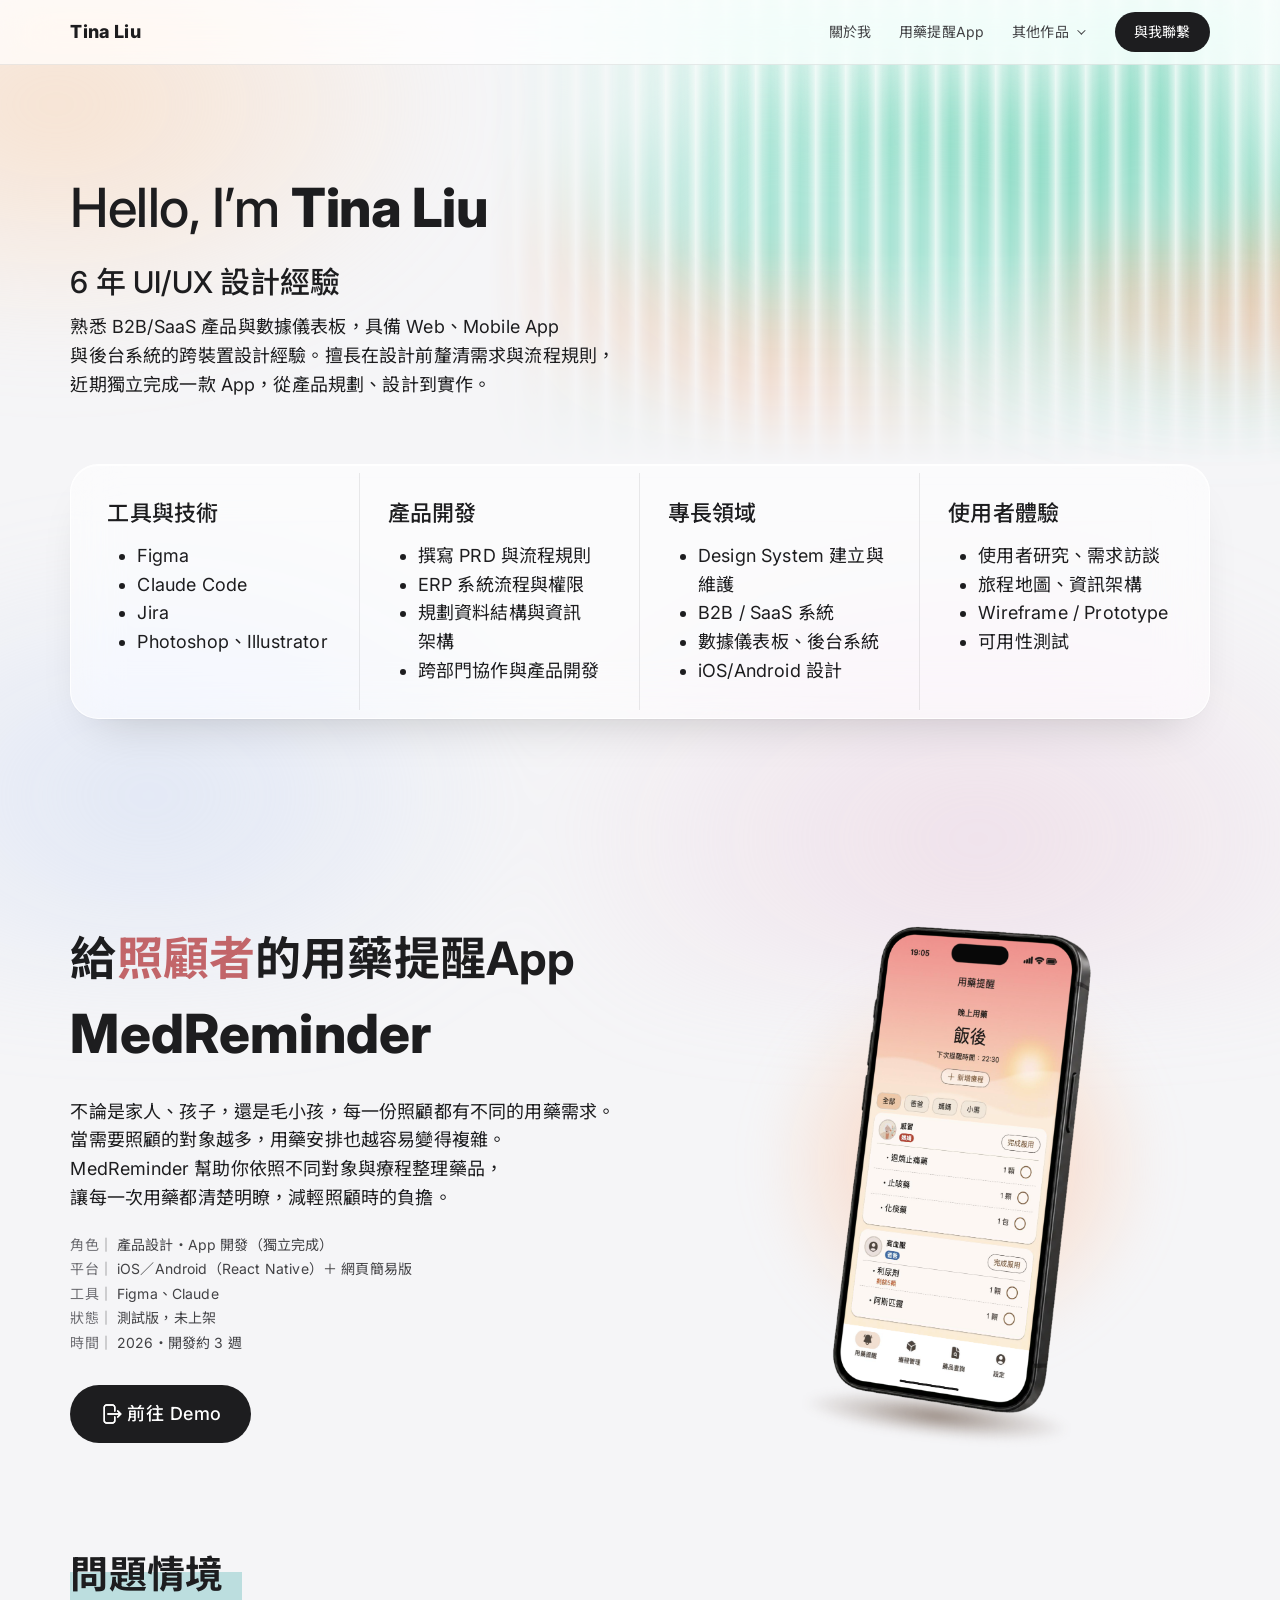
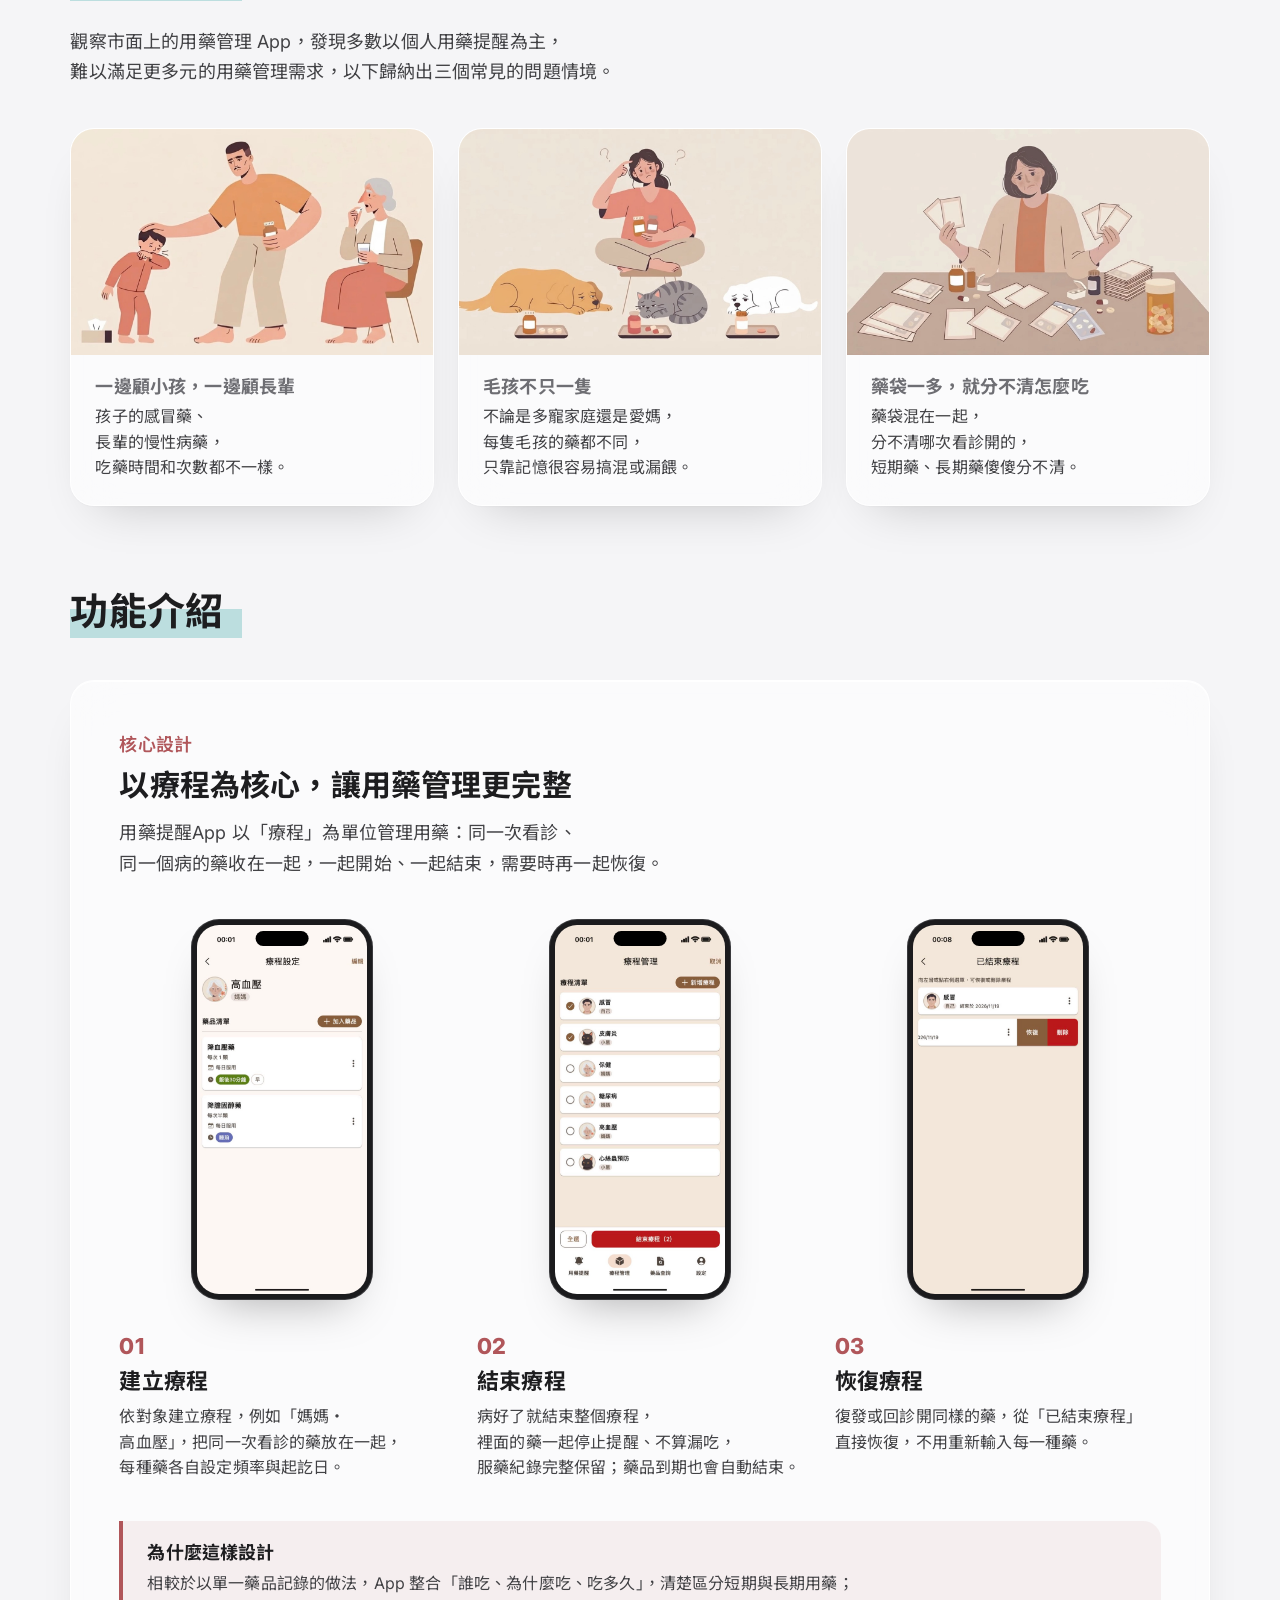
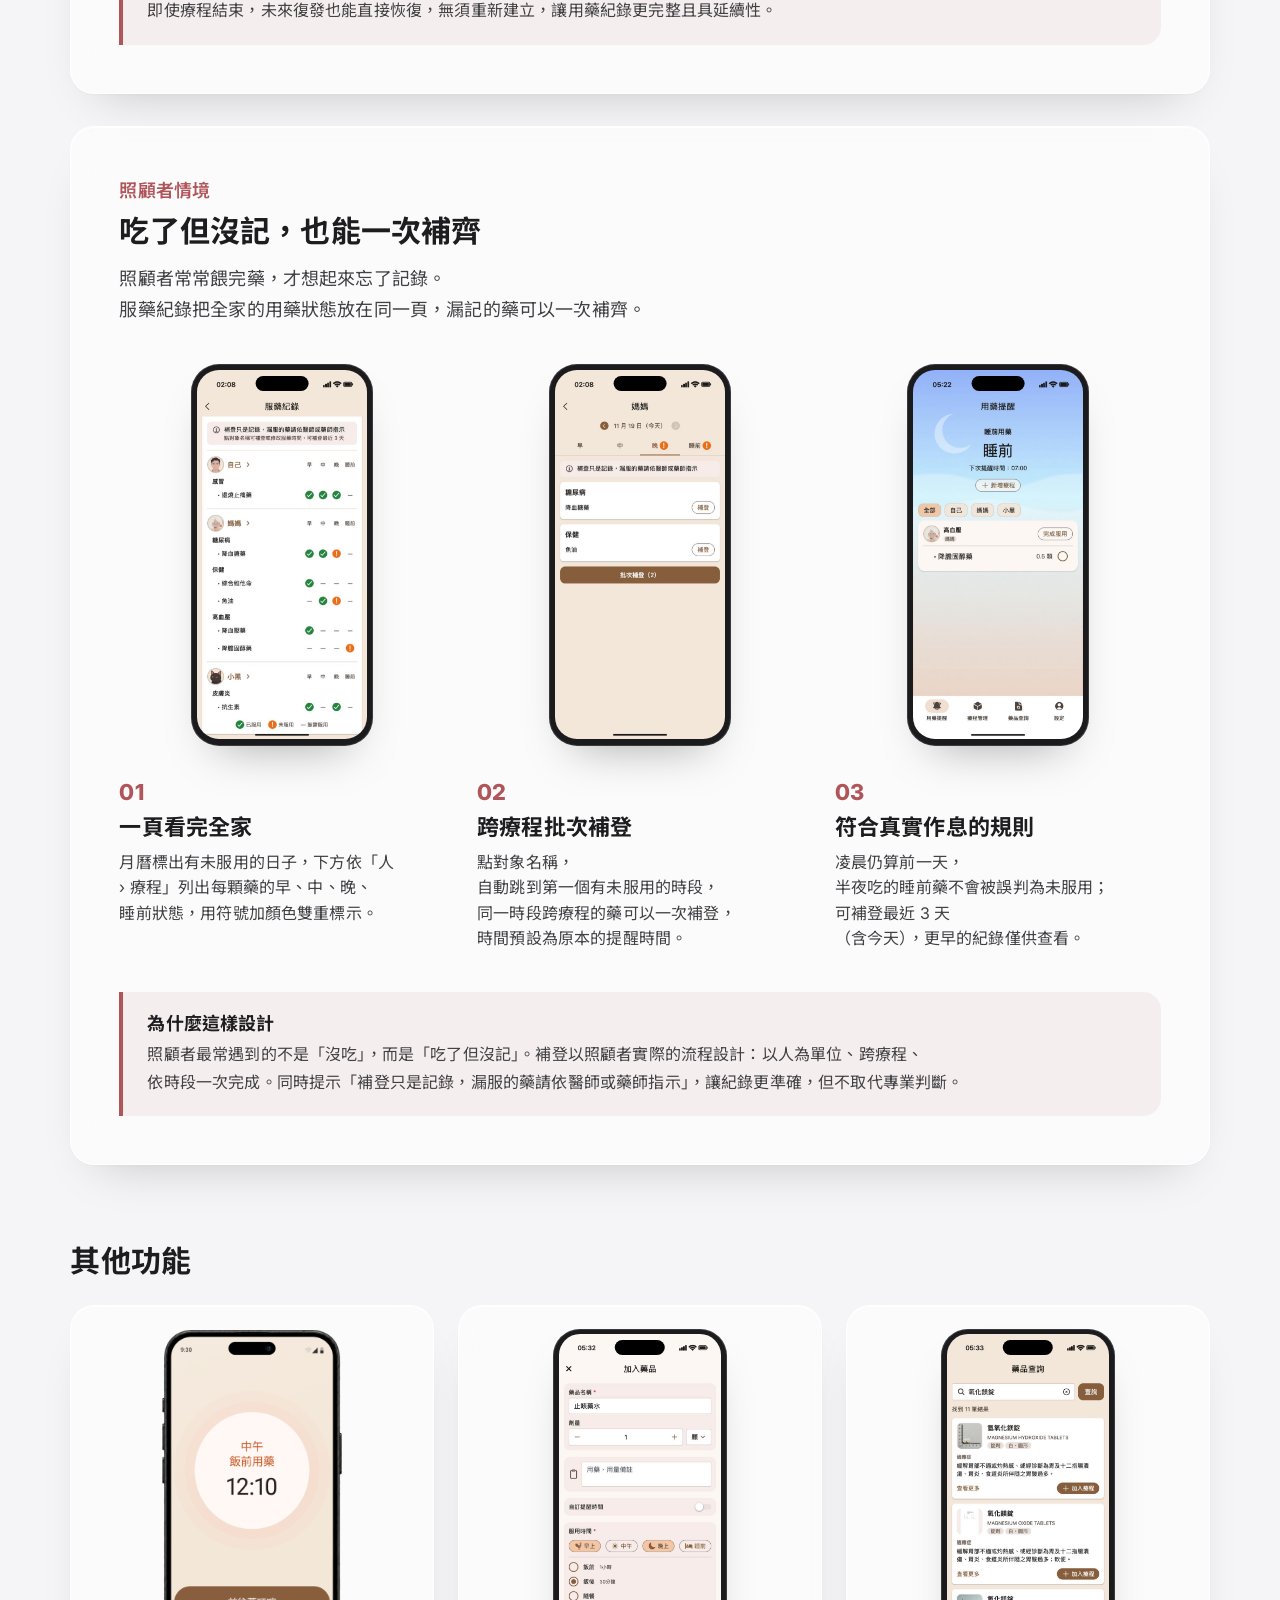
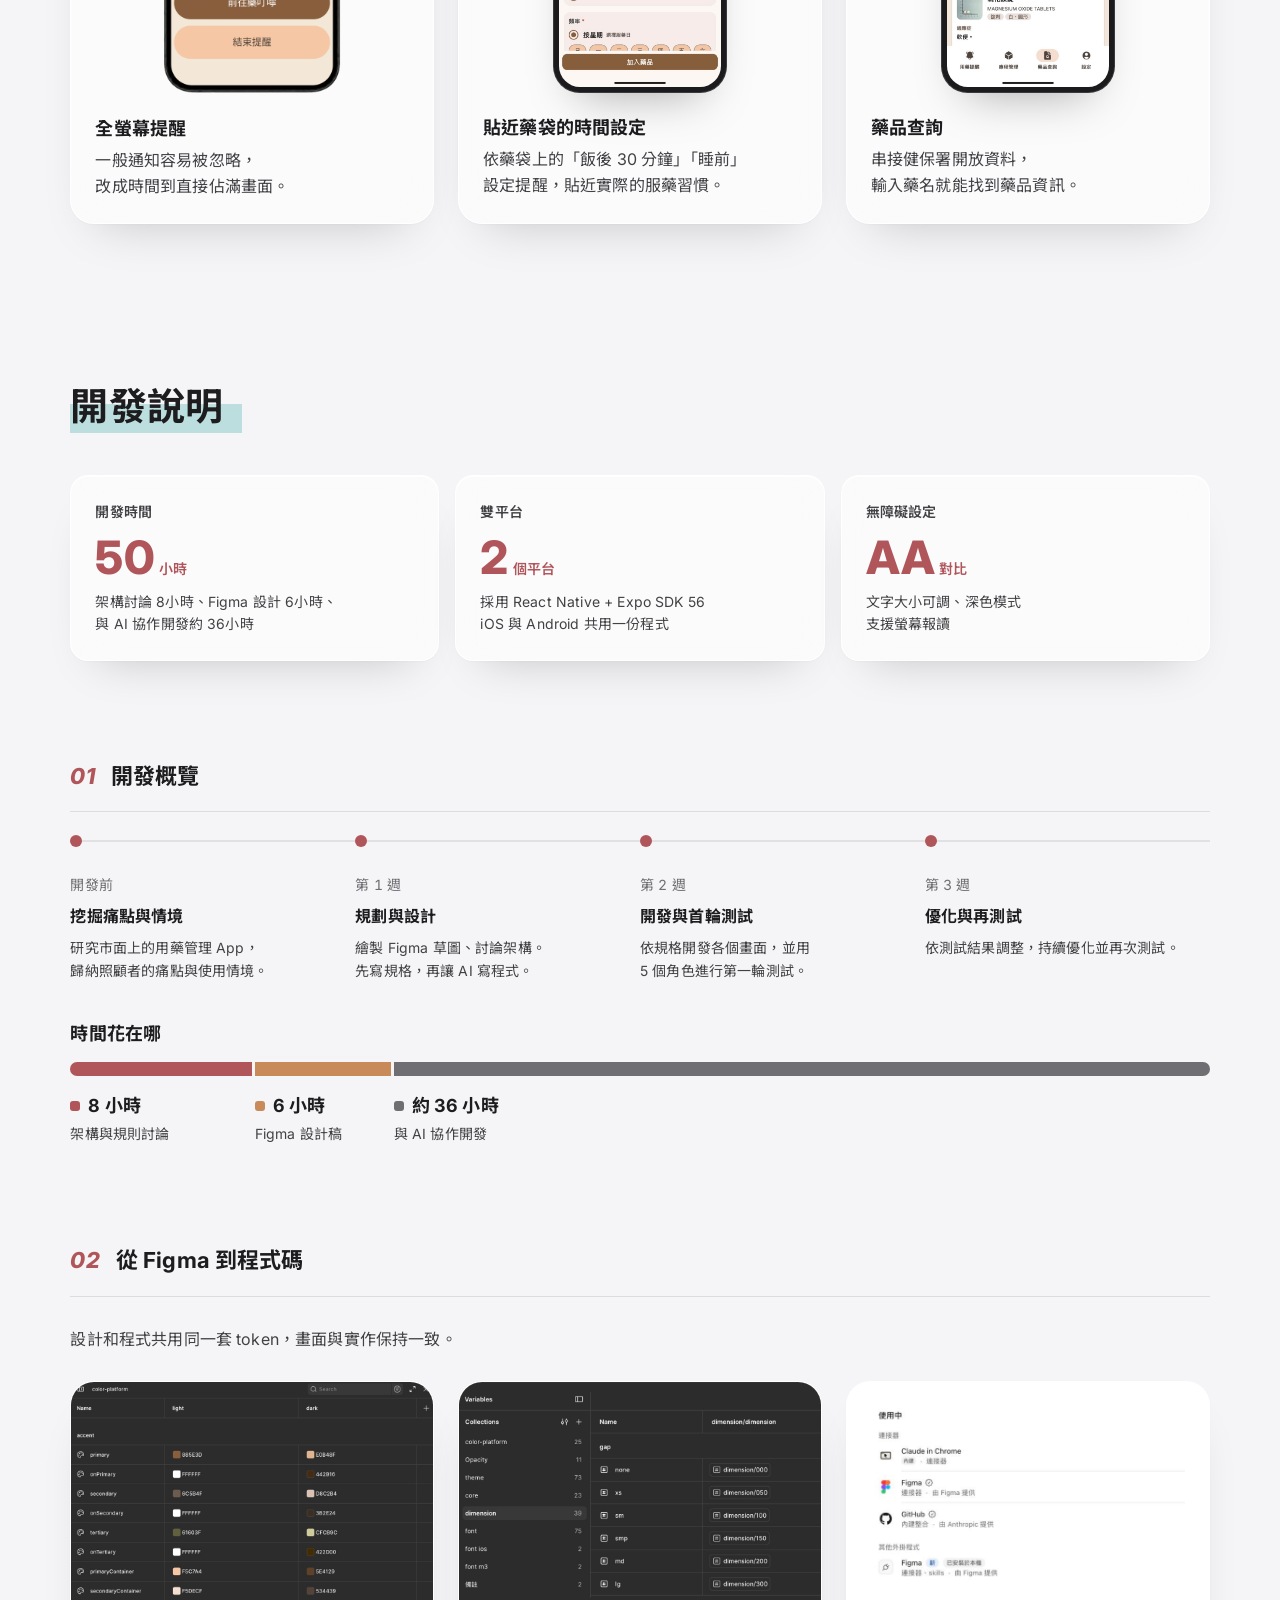
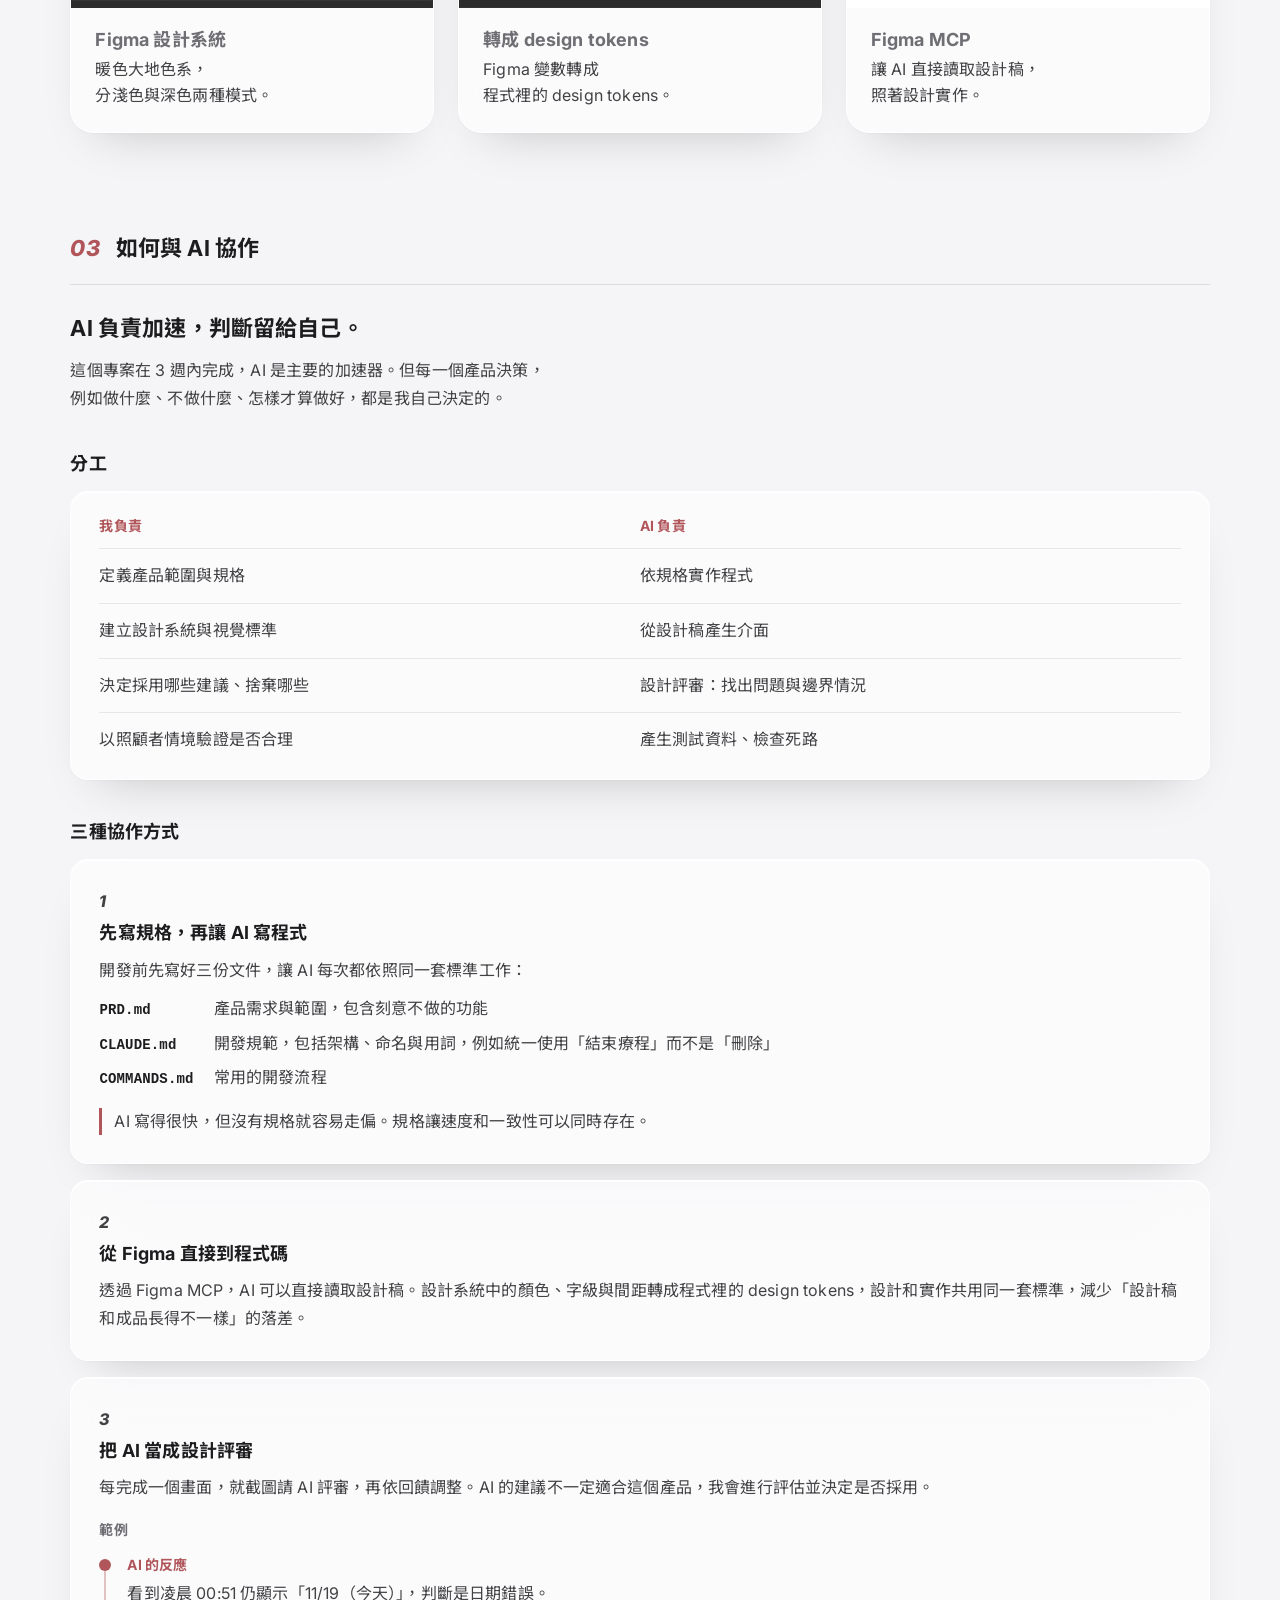
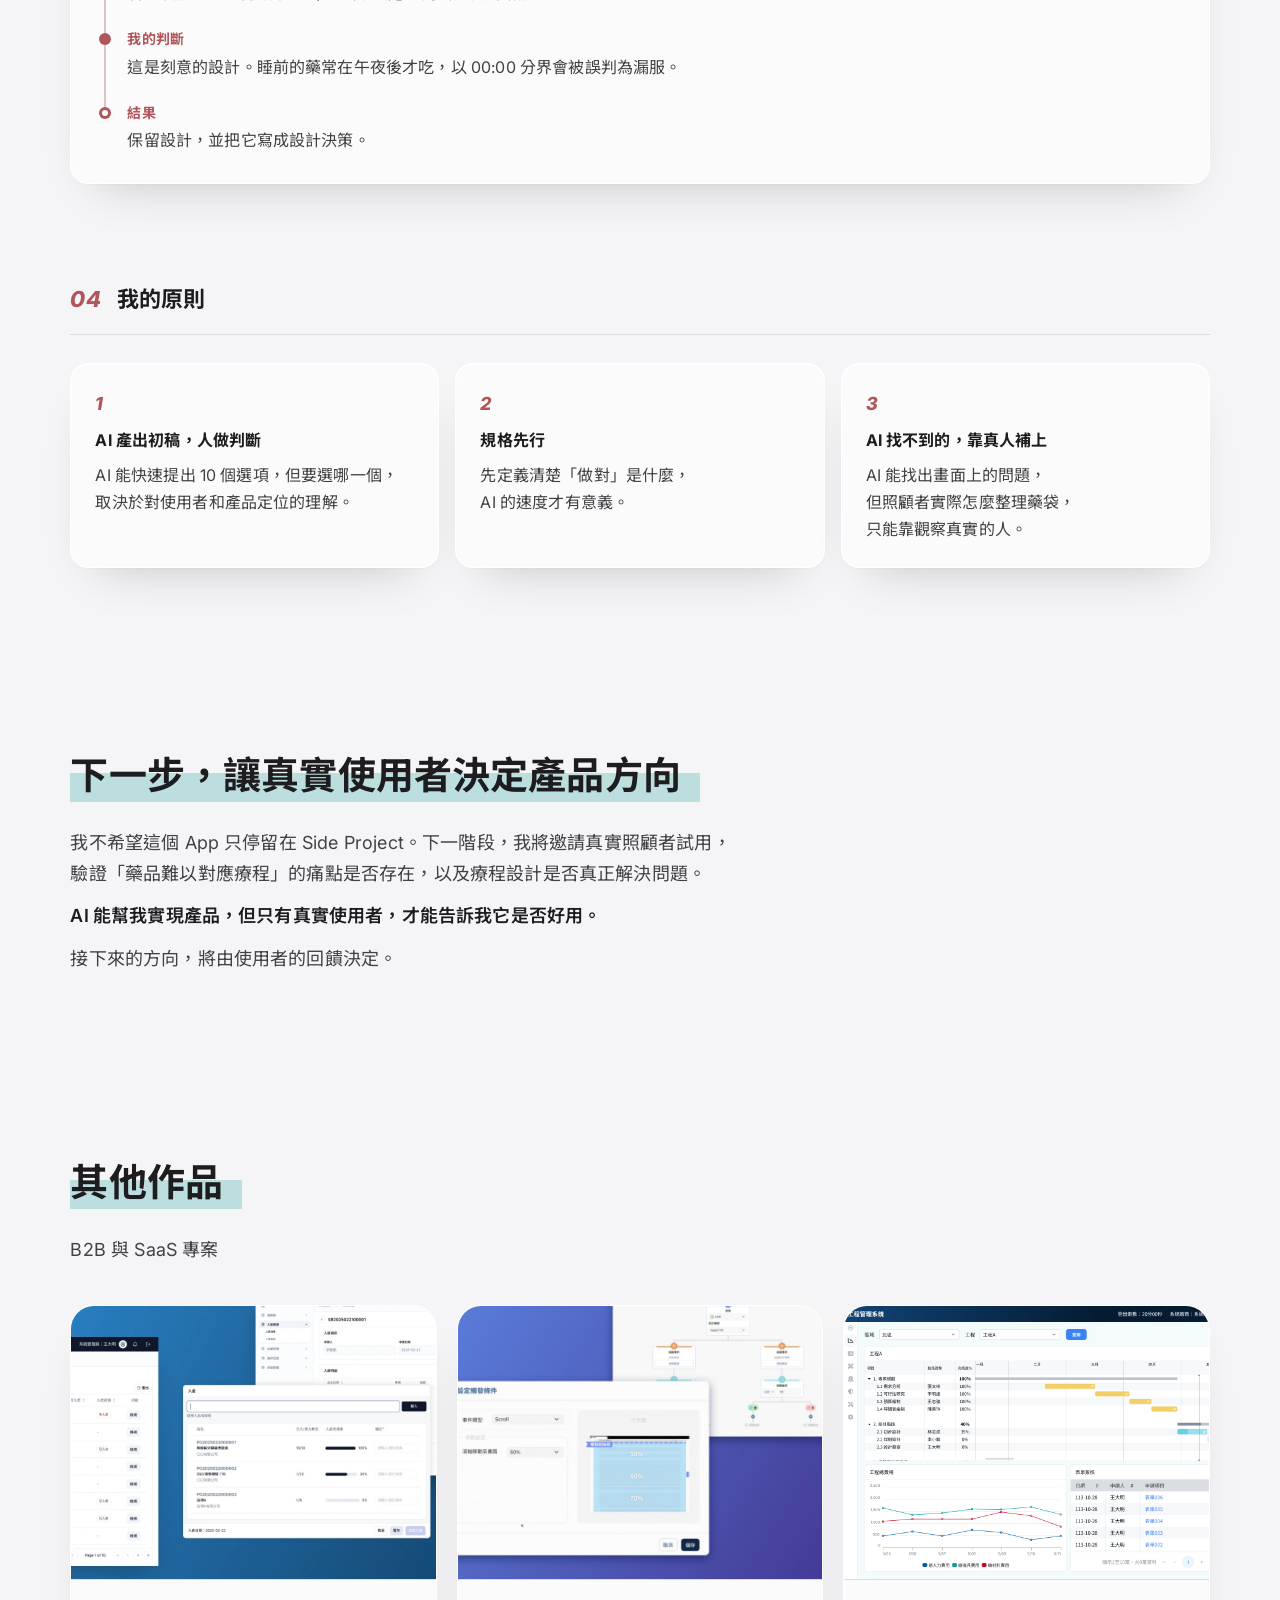
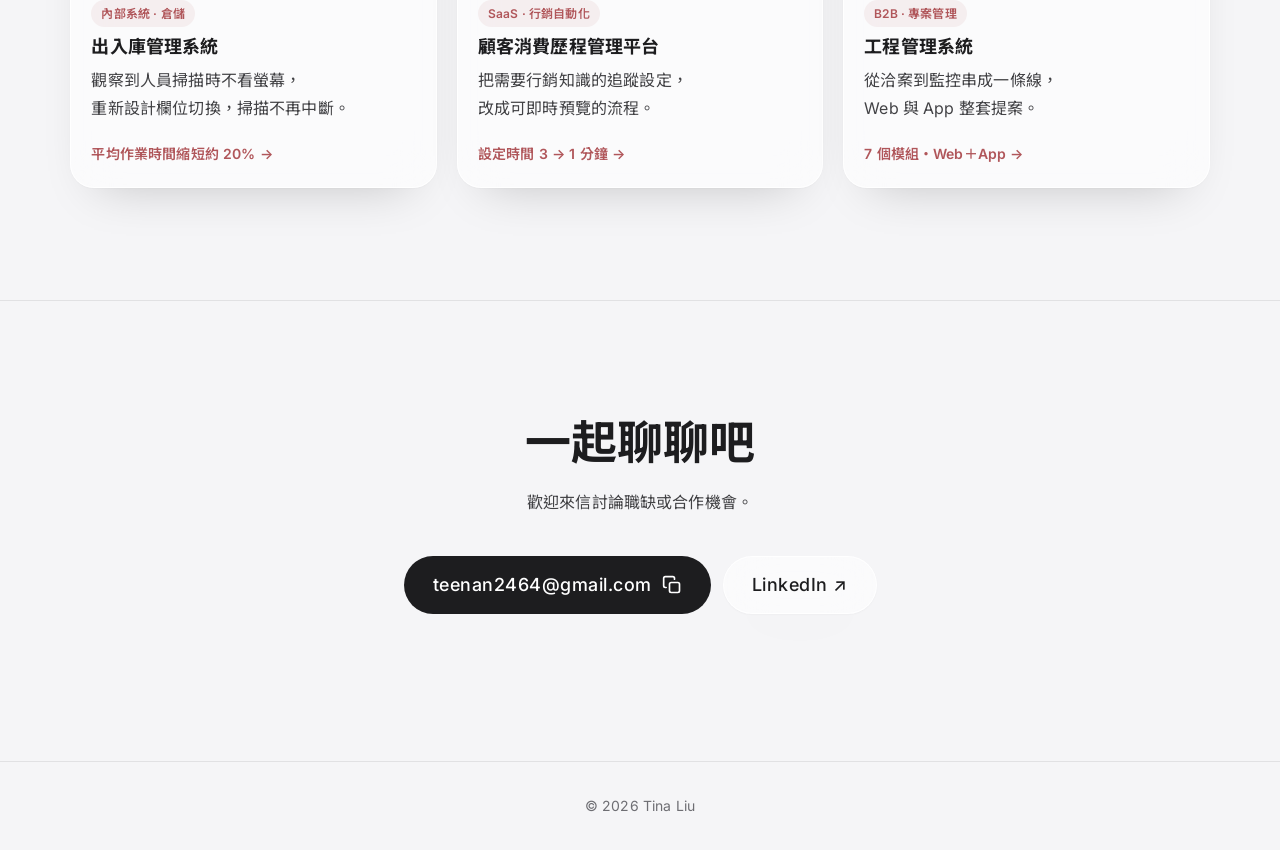
==== commit db24519b: "首頁文字調整：自我介紹改寫；首頁其他更新 Co-Authored-By: Claude Opus 5.5 <noreply@anthropic.com>" ====
--- a/index.html
+++ b/index.html
@@ -8,7 +8,7 @@
   <link rel="preconnect" href="https://fonts.googleapis.com">
   <link rel="preconnect" href="https://fonts.gstatic.com" crossorigin>
   <link href="https://fonts.googleapis.com/css2?family=Inter:ital,wght@0,400;0,500;0,600;0,700;0,800;1,800&family=Noto+Sans+TC:wght@400;500;600;700;800&display=swap" rel="stylesheet">
-  <link rel="stylesheet" href="assets/style.css?v=20261124043250">
+  <link rel="stylesheet" href="assets/style.css?v=20261124105759">
 </head>
 <body>
 
@@ -22,8 +22,8 @@
         <summary>其他作品</summary>
         <div class="menu-panel">
           <a href="work/warehouse.html">出入庫管理系統</a>
+          <a href="work/customer-journey.html">顧客消費歷程管理平台</a>
           <a href="work/contract.html">工程管理系統</a>
-          <a href="work/customer-journey.html">顧客消費歷程管理平台</a>
         </div>
       </details>
     </nav>
@@ -41,7 +41,7 @@
       <div class="intro-art" aria-hidden="true"><svg class="waves" viewBox="0 0 1200 600" preserveAspectRatio="none"><defs><linearGradient id="wg-coral" x1="0" y1="0" x2="0" y2="1"><stop offset="0" stop-color="#dfe3c6"/><stop offset=".08" stop-color="#fbd2b8"/><stop offset=".22" stop-color="#f9b490"/></linearGradient><linearGradient id="wg-mint" x1="0" y1="0" x2="0" y2="1"><stop offset="0" stop-color="#f8d3bd"/><stop offset=".08" stop-color="#cfe2c9"/><stop offset=".2" stop-color="#b3e7d9"/></linearGradient></defs><g class="wave wave-1"><path d="M0 242 L20 241 L40 243 L60 245 L80 249 L100 253 L120 255 L140 254 L160 250 L180 244 L200 237 L220 232 L240 231 L260 235 L280 245 L300 260 L320 276 L340 291 L360 302 L380 305 L400 299 L420 285 L440 265 L460 240 L480 215 L500 193 L520 176 L540 165 L560 160 L580 158 L600 158 L620 159 L640 157 L660 155 L680 151 L700 147 L720 145 L740 146 L760 150 L780 156 L800 163 L820 168 L840 169 L860 165 L880 155 L900 140 L920 124 L940 109 L960 98 L980 95 L1000 101 L1020 115 L1040 135 L1060 160 L1080 185 L1100 207 L1120 224 L1140 235 L1160 240 L1180 242 L1200 242 L1220 241 L1240 243 L1260 245 L1280 249 L1300 253 L1320 255 L1340 254 L1360 250 L1380 244 L1400 237 L1420 232 L1440 231 L1460 235 L1480 245 L1500 260 L1520 276 L1540 291 L1560 302 L1580 305 L1600 299 L1620 285 L1640 265 L1660 240 L1680 215 L1700 193 L1720 176 L1740 165 L1760 160 L1780 158 L1800 158 L1820 159 L1840 157 L1860 155 L1880 151 L1900 147 L1920 145 L1940 146 L1960 150 L1980 156 L2000 163 L2020 168 L2040 169 L2060 165 L2080 155 L2100 140 L2120 124 L2140 109 L2160 98 L2180 95 L2200 101 L2220 115 L2240 135 L2260 160 L2280 185 L2300 207 L2320 224 L2340 235 L2360 240 L2380 242 L2400 242 L2400 760 L0 760Z" fill="#8fdcc6"/></g><g class="wave wave-2"><path d="M0 340 L20 337 L40 331 L60 325 L80 319 L100 314 L120 311 L140 308 L160 305 L180 302 L200 296 L220 288 L240 277 L260 262 L280 243 L300 222 L320 201 L340 181 L360 164 L380 151 L400 143 L420 142 L440 146 L460 155 L480 168 L500 183 L520 197 L540 211 L560 222 L580 230 L600 236 L620 240 L640 243 L660 246 L680 249 L700 255 L720 262 L740 271 L760 281 L780 290 L800 297 L820 302 L840 302 L860 299 L880 293 L900 283 L920 272 L940 262 L960 253 L980 248 L1000 247 L1020 252 L1040 260 L1060 273 L1080 287 L1100 303 L1120 317 L1140 328 L1160 336 L1180 340 L1200 340 L1220 337 L1240 331 L1260 325 L1280 319 L1300 314 L1320 311 L1340 308 L1360 305 L1380 302 L1400 296 L1420 288 L1440 277 L1460 262 L1480 243 L1500 222 L1520 201 L1540 181 L1560 164 L1580 151 L1600 143 L1620 142 L1640 146 L1660 155 L1680 168 L1700 183 L1720 197 L1740 211 L1760 222 L1780 230 L1800 236 L1820 240 L1840 243 L1860 246 L1880 249 L1900 255 L1920 262 L1940 271 L1960 281 L1980 290 L2000 297 L2020 302 L2040 302 L2060 299 L2080 293 L2100 283 L2120 272 L2140 262 L2160 253 L2180 248 L2200 247 L2220 252 L2240 260 L2260 273 L2280 287 L2300 303 L2320 317 L2340 328 L2360 336 L2380 340 L2400 340 L2400 760 L0 760Z" fill="#a9e4d5"/></g><g class="wave wave-3"><path d="M0 304 L20 296 L40 281 L60 262 L80 244 L100 233 L120 233 L140 245 L160 267 L180 293 L200 318 L220 337 L240 347 L260 349 L280 348 L300 347 L320 350 L340 360 L360 373 L380 387 L400 397 L420 399 L440 393 L460 382 L480 371 L500 365 L520 369 L540 383 L560 405 L580 431 L600 453 L620 468 L640 473 L660 469 L680 460 L700 450 L720 443 L740 441 L760 442 L780 443 L800 439 L820 427 L840 407 L860 382 L880 356 L900 336 L920 326 L940 326 L960 336 L980 349 L1000 360 L1020 365 L1040 361 L1060 349 L1080 333 L1100 318 L1120 307 L1140 303 L1160 304 L1180 305 L1200 304 L1220 296 L1240 281 L1260 262 L1280 244 L1300 233 L1320 233 L1340 245 L1360 267 L1380 293 L1400 318 L1420 337 L1440 347 L1460 349 L1480 348 L1500 347 L1520 350 L1540 360 L1560 373 L1580 387 L1600 397 L1620 399 L1640 393 L1660 382 L1680 371 L1700 365 L1720 369 L1740 383 L1760 405 L1780 431 L1800 453 L1820 468 L1840 473 L1860 469 L1880 460 L1900 450 L1920 443 L1940 441 L1960 442 L1980 443 L2000 439 L2020 427 L2040 407 L2060 382 L2080 356 L2100 336 L2120 326 L2140 326 L2160 336 L2180 349 L2200 360 L2220 365 L2240 361 L2260 349 L2280 333 L2300 318 L2320 307 L2340 303 L2360 304 L2380 305 L2400 304 L2400 760 L0 760Z" fill="url(#wg-coral)"/></g><g class="wave wave-4"><path d="M0 483 L20 487 L40 481 L60 466 L80 453 L100 447 L120 451 L140 461 L160 470 L180 470 L200 463 L220 454 L240 451 L260 459 L280 476 L300 496 L320 511 L340 517 L360 516 L380 515 L400 523 L420 539 L440 559 L460 575 L480 581 L500 575 L520 563 L540 554 L560 553 L580 557 L600 561 L620 556 L640 540 L660 516 L680 492 L700 475 L720 468 L740 467 L760 464 L780 453 L800 434 L820 414 L840 400 L860 398 L880 407 L900 418 L920 425 L940 424 L960 418 L980 413 L1000 416 L1020 430 L1040 449 L1060 465 L1080 472 L1100 469 L1120 461 L1140 456 L1160 461 L1180 472 L1200 483 L1220 487 L1240 481 L1260 466 L1280 453 L1300 447 L1320 451 L1340 461 L1360 470 L1380 470 L1400 463 L1420 454 L1440 451 L1460 459 L1480 476 L1500 496 L1520 511 L1540 517 L1560 516 L1580 515 L1600 523 L1620 539 L1640 559 L1660 575 L1680 581 L1700 575 L1720 563 L1740 554 L1760 553 L1780 557 L1800 561 L1820 556 L1840 540 L1860 516 L1880 492 L1900 475 L1920 468 L1940 467 L1960 464 L1980 453 L2000 434 L2020 414 L2040 400 L2060 398 L2080 407 L2100 418 L2120 425 L2140 424 L2160 418 L2180 413 L2200 416 L2220 430 L2240 449 L2260 465 L2280 472 L2300 469 L2320 461 L2340 456 L2360 461 L2380 472 L2400 483 L2400 760 L0 760Z" fill="url(#wg-mint)"/></g></svg></div>
       <h1 class="intro-name">Hello, I’m <b>Tina Liu</b></h1>
       <p class="intro-title">6 年 UI/UX 設計經驗</p>
-      <p class="intro-text">熟悉 B2B/SaaS 產品與數據儀表板，具備 Web/Mobile App 與後台系統的跨裝置設計經驗。擅長在設計前先釐清需求與流程規則，近期更運用 AI 工具，獨立將規劃與設計實作成 iOS/Android 都能使用的 App。</p>
+      <p class="intro-text">熟悉 B2B/SaaS 產品與數據儀表板，具備 Web、Mobile App 與後台系統的跨裝置設計經驗。擅長在設計前釐清需求與流程規則，近期獨立完成一款 App，從產品規劃、設計到實作。</p>
     </div>
   </section>
 
@@ -81,7 +81,7 @@
         <a class="btn btn-primary" href="work/demo.html"><img src="assets/img/ic-open.svg" width="24" height="24" alt="">前往 Demo</a>
       </div>
       <div class="project-mockup">
-        <img src="assets/img/mr-mockup.png?v=20261124043250" alt="用藥提醒App首頁：晚上用藥飯後時段，依療程列出媽媽與爸爸要吃的藥與劑量">
+        <img src="assets/img/mr-mockup.png?v=20261124105759" alt="用藥提醒App首頁：晚上用藥飯後時段，依療程列出媽媽與爸爸要吃的藥與劑量">
       </div>
     </div>
   </section>
@@ -93,15 +93,15 @@
       <p class="scenes-lead">觀察市面上的用藥管理 App，發現多數以個人用藥提醒為主，難以滿足更多元的用藥管理需求，以下歸納出三個常見的問題情境。</p>
       <div class="scene-list">
         <figure class="scene">
-          <div class="scene-art"><img src="assets/img/scene-1.jpg?v=20261124043250" width="1200" height="750" alt="爸爸一手摸著咳嗽的孩子、一手拿著藥瓶，一臉擔心；旁邊坐著的長輩正在吃藥" loading="lazy"></div>
+          <div class="scene-art"><img src="assets/img/scene-1.jpg?v=20261124105759" width="1200" height="750" alt="爸爸一手摸著咳嗽的孩子、一手拿著藥瓶，一臉擔心；旁邊坐著的長輩正在吃藥" loading="lazy"></div>
           <figcaption><h3>一邊顧小孩，一邊顧長輩</h3><p>孩子的感冒藥、<br>長輩的慢性病藥，<br>吃藥時間和次數都不一樣。</p></figcaption>
         </figure>
         <figure class="scene">
-          <div class="scene-art"><img src="assets/img/scene-2.jpg?v=20261124043250" width="1200" height="750" alt="照顧者盤腿坐著、拿著兩罐藥一臉困惑，前面趴著狗、貓和白狗，每隻前面各有一盤不同的藥" loading="lazy"></div>
+          <div class="scene-art"><img src="assets/img/scene-2.jpg?v=20261124105759" width="1200" height="750" alt="照顧者盤腿坐著、拿著兩罐藥一臉困惑，前面趴著狗、貓和白狗，每隻前面各有一盤不同的藥" loading="lazy"></div>
           <figcaption><h3>毛孩不只一隻</h3><p>不論是多寵家庭還是愛媽，<br>每隻毛孩的藥都不同，<br>只靠記憶很容易搞混或漏餵。</p></figcaption>
         </figure>
         <figure class="scene">
-          <div class="scene-art"><img src="assets/img/scene-3.jpg?v=20261124043250" width="1200" height="750" alt="照顧者兩手各拿著幾包藥袋一臉困擾，桌上散滿藥袋、藥罐和藥丸" loading="lazy"></div>
+          <div class="scene-art"><img src="assets/img/scene-3.jpg?v=20261124105759" width="1200" height="750" alt="照顧者兩手各拿著幾包藥袋一臉困擾，桌上散滿藥袋、藥罐和藥丸" loading="lazy"></div>
           <figcaption><h3>藥袋一多，就分不清怎麼吃</h3><p>藥袋混在一起，<br>分不清哪次看診開的，<br>短期藥、長期藥傻傻分不清。</p></figcaption>
         </figure>
       </div>
@@ -119,7 +119,7 @@
         <p class="highlights-lead">用藥提醒App 以「療程」為單位管理用藥：同一次看診、同一個病的藥收在一起，一起開始、一起結束，需要時再一起恢復。</p>
         <ol class="core-steps">
           <li class="core-step">
-            <div class="core-shots"><div class="phone"><img src="assets/img/mr-core-1.jpg?v=20261124043250" width="600" height="1304" alt="療程設定：媽媽的高血壓療程，底下有降血壓藥與降膽固醇藥" loading="lazy"><span class="phone-island"></span></div></div>
+            <div class="core-shots"><div class="phone"><img src="assets/img/mr-core-1.jpg?v=20261124105759" width="600" height="1304" alt="療程設定：媽媽的高血壓療程，底下有降血壓藥與降膽固醇藥" loading="lazy"><span class="phone-island"></span></div></div>
             <div class="core-text">
               <p class="core-num">01</p>
               <h4>建立療程</h4>
@@ -127,7 +127,7 @@
             </div>
           </li>
           <li class="core-step">
-            <div class="core-shots"><div class="phone"><img src="assets/img/mr-core-2.jpg?v=20261124043250" width="600" height="1304" alt="療程管理多選：勾選感冒與皮膚炎，按結束療程" loading="lazy"><span class="phone-island"></span></div></div>
+            <div class="core-shots"><div class="phone"><img src="assets/img/mr-core-2.jpg?v=20261124105759" width="600" height="1304" alt="療程管理多選：勾選感冒與皮膚炎，按結束療程" loading="lazy"><span class="phone-island"></span></div></div>
             <div class="core-text">
               <p class="core-num">02</p>
               <h4>結束療程</h4>
@@ -135,7 +135,7 @@
             </div>
           </li>
           <li class="core-step">
-            <div class="core-shots"><div class="phone"><img src="assets/img/mr-core-3.jpg?v=20261124043250" width="600" height="1304" alt="已結束療程：感冒與皮膚炎，皮膚炎向左滑出恢復與刪除" loading="lazy"><span class="phone-island"></span></div></div>
+            <div class="core-shots"><div class="phone"><img src="assets/img/mr-core-3.jpg?v=20261124105759" width="600" height="1304" alt="已結束療程：感冒與皮膚炎，皮膚炎向左滑出恢復與刪除" loading="lazy"><span class="phone-island"></span></div></div>
             <div class="core-text">
               <p class="core-num">03</p>
               <h4>恢復療程</h4>
@@ -155,7 +155,7 @@
         <p class="highlights-lead">照顧者常常餵完藥，才想起來忘了記錄。服藥紀錄把全家的用藥狀態放在同一頁，漏記的藥可以一次補齊。</p>
         <ol class="core-steps">
           <li class="core-step">
-            <div class="core-shots"><div class="phone"><img src="assets/img/mr-rec-1.jpg?v=20261124043250" width="600" height="1304" alt="服藥紀錄：自己、媽媽、小黑依療程列出早中晚睡前的服藥狀態，未服用以驚嘆號標示" loading="lazy"><span class="phone-island"></span></div></div>
+            <div class="core-shots"><div class="phone"><img src="assets/img/mr-rec-1.jpg?v=20261124105759" width="600" height="1304" alt="服藥紀錄：自己、媽媽、小黑依療程列出早中晚睡前的服藥狀態，未服用以驚嘆號標示" loading="lazy"><span class="phone-island"></span></div></div>
             <div class="core-text">
               <p class="core-num">01</p>
               <h4>一頁看完全家</h4>
@@ -163,7 +163,7 @@
             </div>
           </li>
           <li class="core-step">
-            <div class="core-shots"><div class="phone"><img src="assets/img/mr-rec-2.jpg?v=20261124043250" width="600" height="1304" alt="補登清單：媽媽晚上的糖尿病與保健兩個療程放在一起，可按批次補登一次完成" loading="lazy"><span class="phone-island"></span></div></div>
+            <div class="core-shots"><div class="phone"><img src="assets/img/mr-rec-2.jpg?v=20261124105759" width="600" height="1304" alt="補登清單：媽媽晚上的糖尿病與保健兩個療程放在一起，可按批次補登一次完成" loading="lazy"><span class="phone-island"></span></div></div>
             <div class="core-text">
               <p class="core-num">02</p>
               <h4>跨療程批次補登</h4>
@@ -171,7 +171,7 @@
             </div>
           </li>
           <li class="core-step">
-            <div class="core-shots"><div class="phone"><img src="assets/img/mr-rec-3.jpg?v=20261124043250" width="600" height="1304" alt="清晨 5:22 的首頁仍顯示睡前時段，媽媽的降膽固醇藥 0.5 顆尚未勾選" loading="lazy"><span class="phone-island"></span></div></div>
+            <div class="core-shots"><div class="phone"><img src="assets/img/mr-rec-3.jpg?v=20261124105759" width="600" height="1304" alt="清晨 5:22 的首頁仍顯示睡前時段，媽媽的降膽固醇藥 0.5 顆尚未勾選" loading="lazy"><span class="phone-island"></span></div></div>
             <div class="core-text">
               <p class="core-num">03</p>
               <h4>符合真實作息的規則</h4>
@@ -245,15 +245,15 @@
         <p class="chapter-lead">設計和程式共用同一套 token，畫面與實作保持一致。</p>
         <div class="scene-list">
           <figure class="scene">
-            <div class="scene-art"><img src="assets/img/dev-figma.jpg?v=20261124043250" width="1000" height="634" alt="Figma 的 color-platform 色票變數：primary、secondary 等顏色各有 light 與 dark 兩種值" loading="lazy"></div>
+            <div class="scene-art"><img src="assets/img/dev-figma.jpg?v=20261124105759" width="1000" height="634" alt="Figma 的 color-platform 色票變數：primary、secondary 等顏色各有 light 與 dark 兩種值" loading="lazy"></div>
             <figcaption><h4>Figma 設計系統</h4><p>暖色大地色系，<br>分淺色與深色兩種模式。</p></figcaption>
           </figure>
           <figure class="scene">
-            <div class="scene-art"><img src="assets/img/dev-tokens.jpg?v=20261124043250" width="1000" height="625" alt="Figma Variables 的 collections（color-platform、theme、dimension、font 等）與 dimension 的間距變數 none、xs、sm、smp、md、lg" loading="lazy"></div>
+            <div class="scene-art"><img src="assets/img/dev-tokens.jpg?v=20261124105759" width="1000" height="625" alt="Figma Variables 的 collections（color-platform、theme、dimension、font 等）與 dimension 的間距變數 none、xs、sm、smp、md、lg" loading="lazy"></div>
             <figcaption><h4>轉成 design tokens</h4><p>Figma 變數轉成<br>程式裡的 design tokens。</p></figcaption>
           </figure>
           <figure class="scene">
-            <div class="scene-art"><img src="assets/img/dev-mcp.jpg?v=20261124043250" width="784" height="484" alt="Claude 已啟用的連接器：Claude in Chrome、Figma、GitHub" loading="lazy"></div>
+            <div class="scene-art"><img src="assets/img/dev-mcp.jpg?v=20261124105759" width="784" height="484" alt="Claude 已啟用的連接器：Claude in Chrome、Figma、GitHub" loading="lazy"></div>
             <figcaption><h4>Figma MCP</h4><p>讓 AI 直接讀取設計稿，<br>照著設計實作。</p></figcaption>
           </figure>
         </div>
@@ -345,6 +345,15 @@
             <span class="metric">平均作業時間縮短約 20% →</span>
           </div>
         </a>
+        <a class="card" href="work/customer-journey.html">
+          <div class="card-cover"><img src="assets/img/cj-hero-indigo.jpg" alt="" style="object-position: center"></div>
+          <div class="card-body">
+            <span class="tag">SaaS · 行銷自動化</span>
+            <h3>顧客消費歷程管理平台</h3>
+            <p>把需要行銷知識的追蹤設定，改成可即時預覽的流程。</p>
+            <span class="metric">設定時間 3 → 1 分鐘 →</span>
+          </div>
+        </a>
         <a class="card" href="work/contract.html">
           <div class="card-cover"><img src="assets/img/em-dashboard.png" alt=""></div>
           <div class="card-body">
@@ -352,15 +361,6 @@
             <h3>工程管理系統</h3>
             <p>從洽案到監控串成一條線，Web 與 App 整套提案。</p>
             <span class="metric">7 個模組・Web＋App →</span>
-          </div>
-        </a>
-        <a class="card" href="work/customer-journey.html">
-          <div class="card-cover"><img src="assets/img/cj-cover.jpg" alt="" style="object-position: center"></div>
-          <div class="card-body">
-            <span class="tag">SaaS · 行銷自動化</span>
-            <h3>顧客消費歷程管理平台</h3>
-            <p>把需要行銷知識的追蹤設定，改成可即時預覽的流程。</p>
-            <span class="metric">設定時間 3 → 1 分鐘 →</span>
           </div>
         </a>
       </div>
@@ -392,6 +392,6 @@
 </nav>
 
 <footer class="site-footer">© 2026 Tina Liu</footer>
-<script src="assets/site.js?v=20261124043250"></script>
+<script src="assets/site.js?v=20261124105759"></script>
 </body>
 </html>
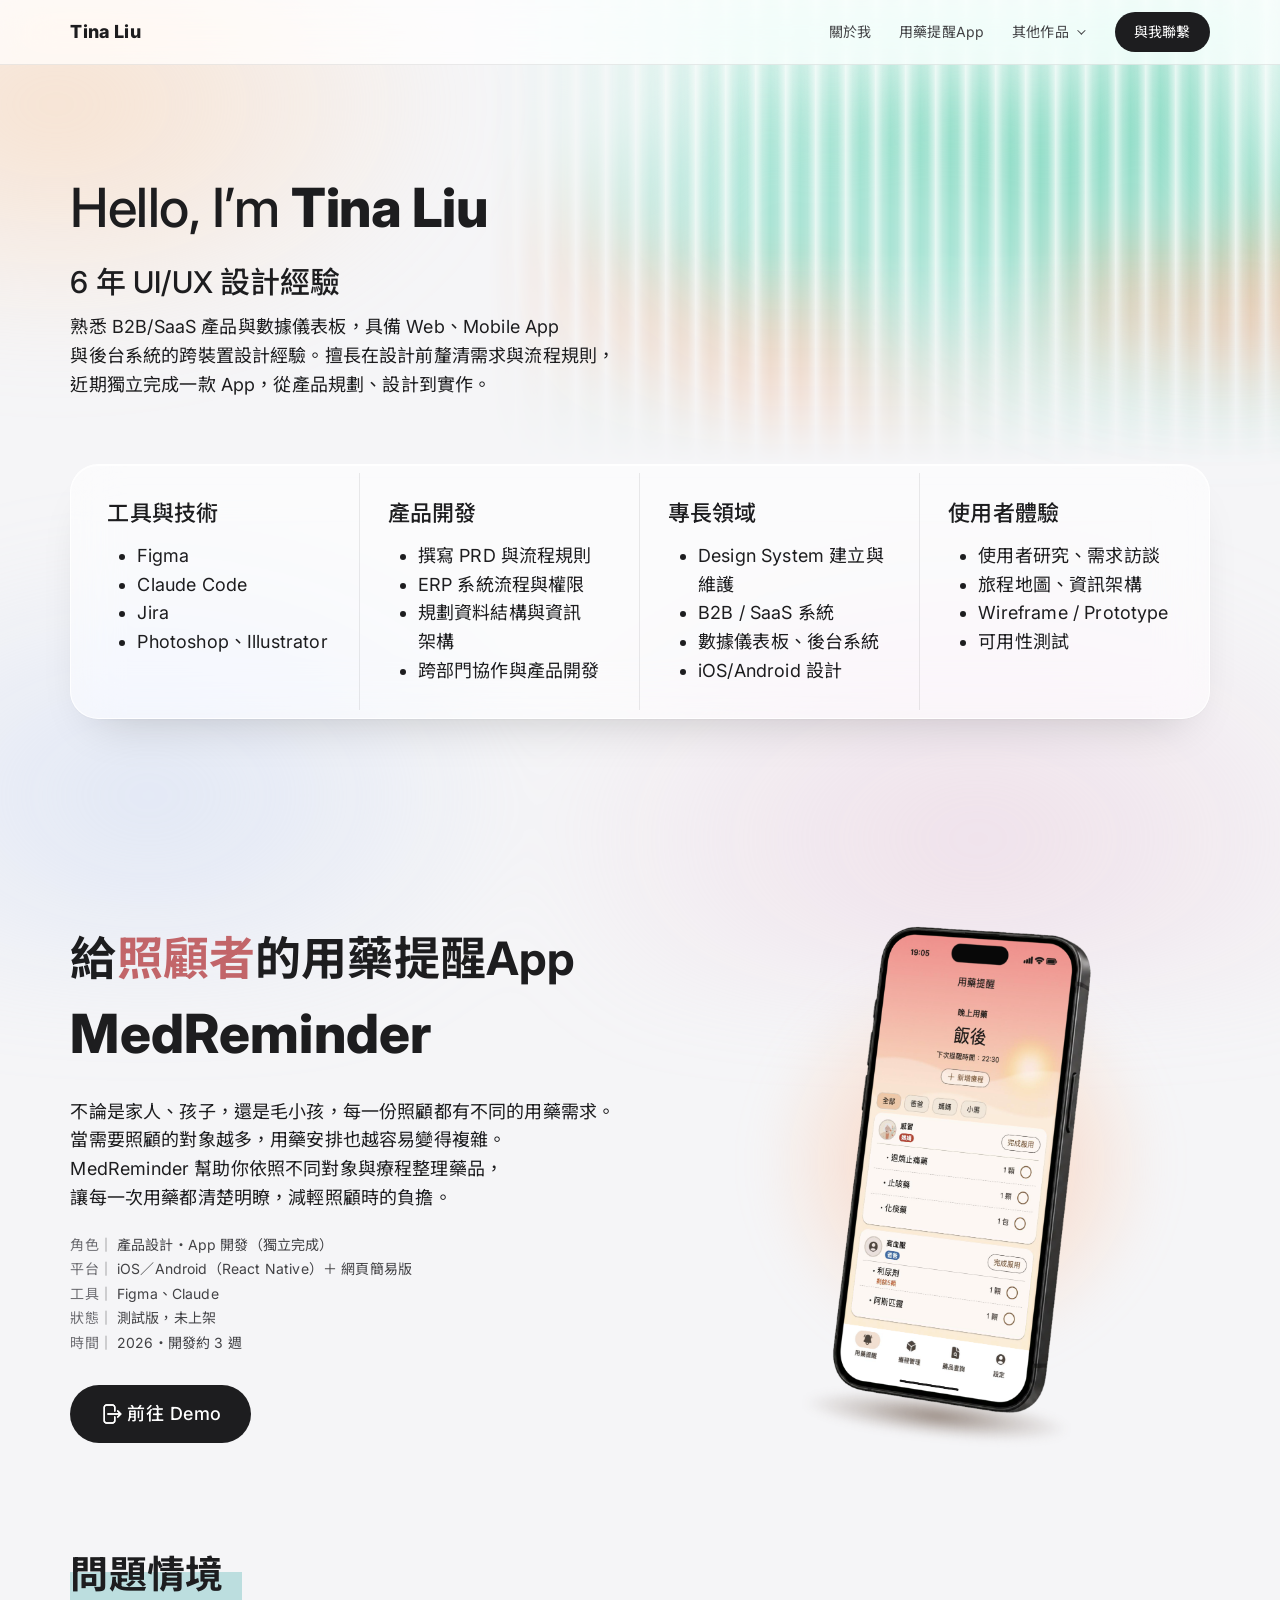
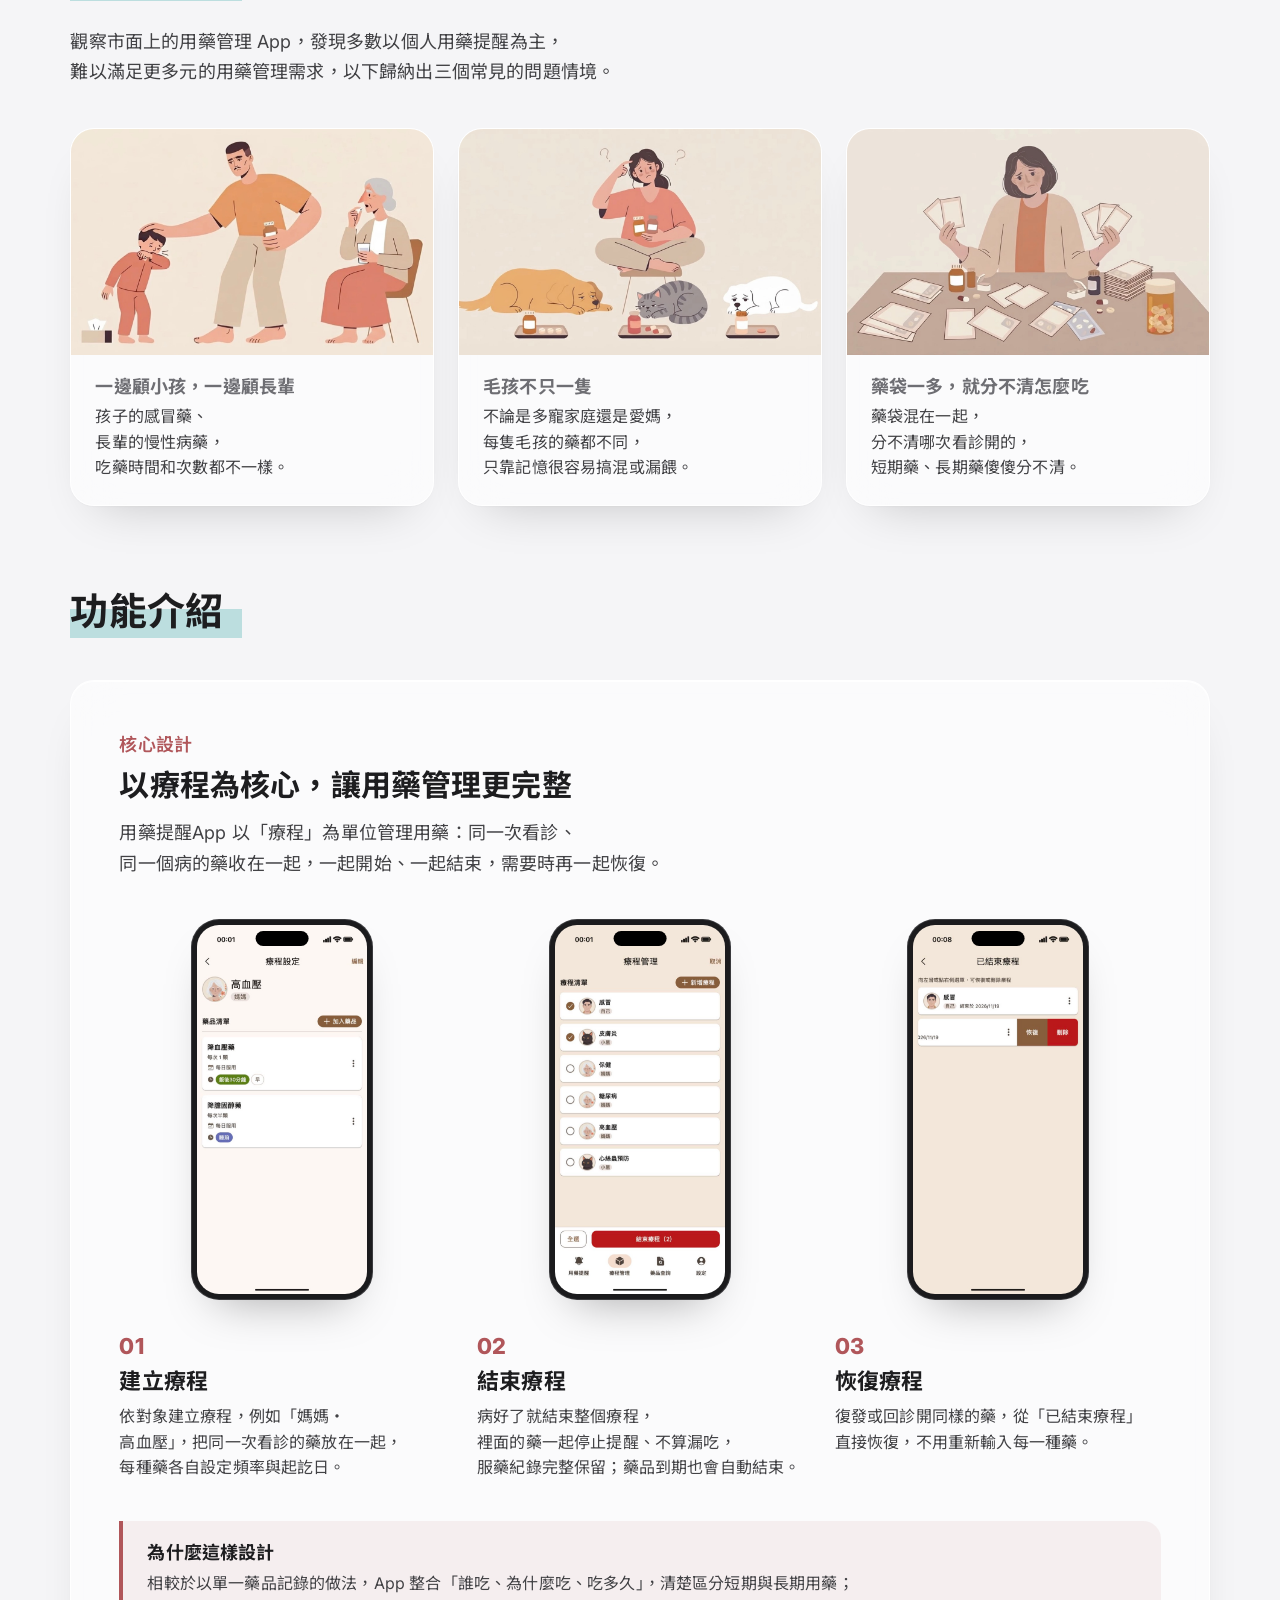
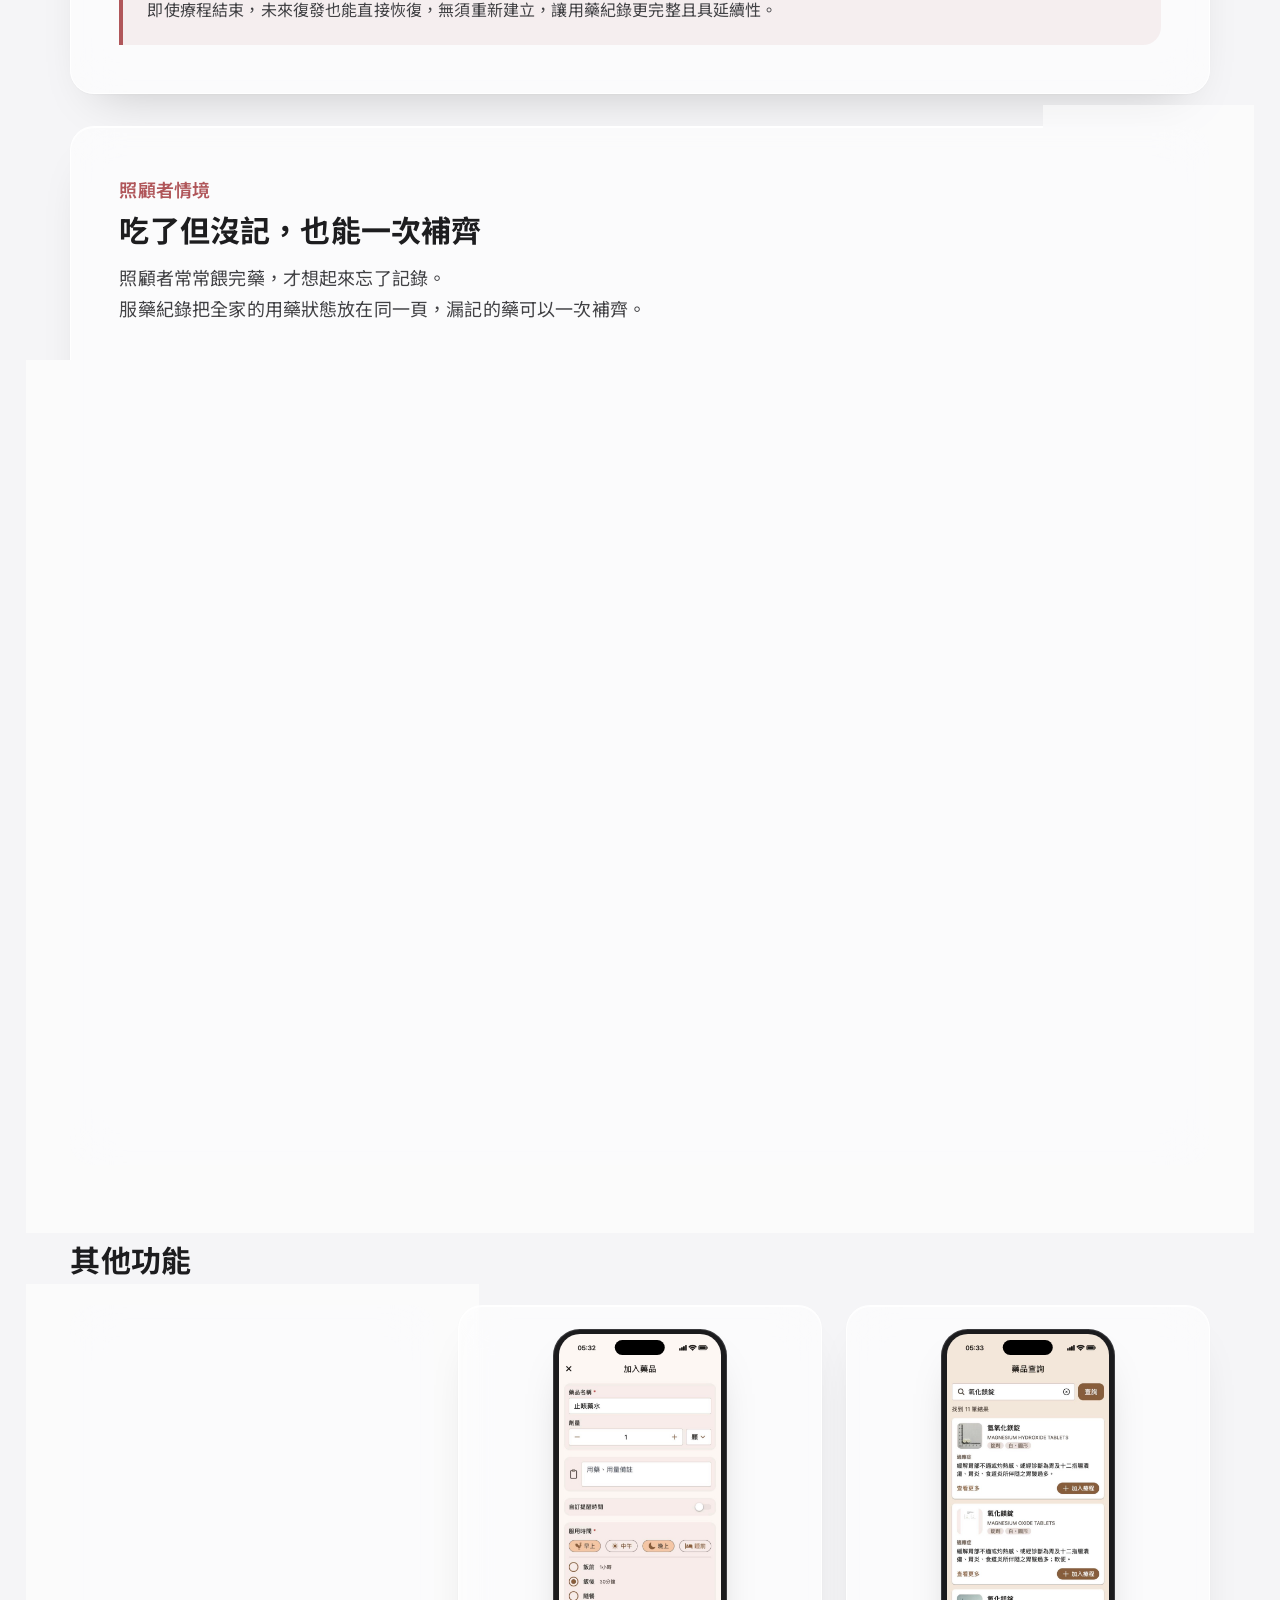
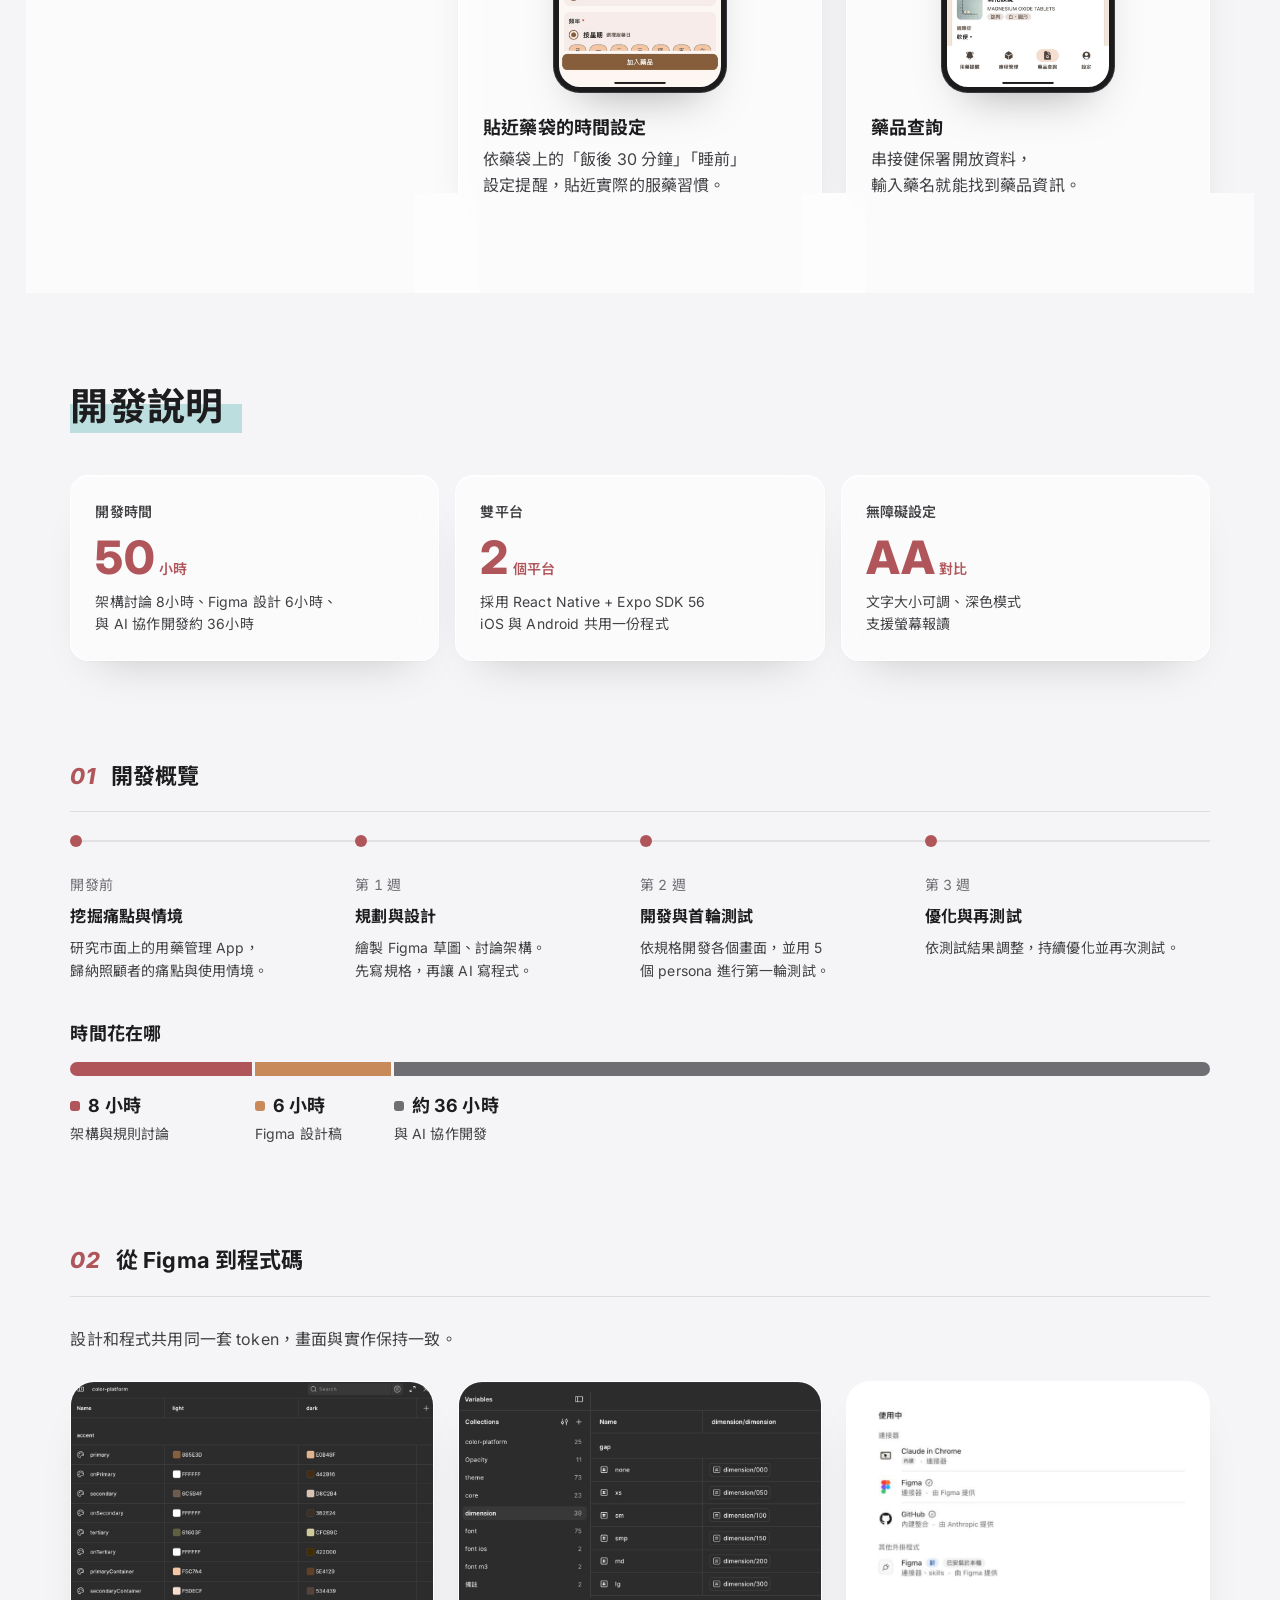
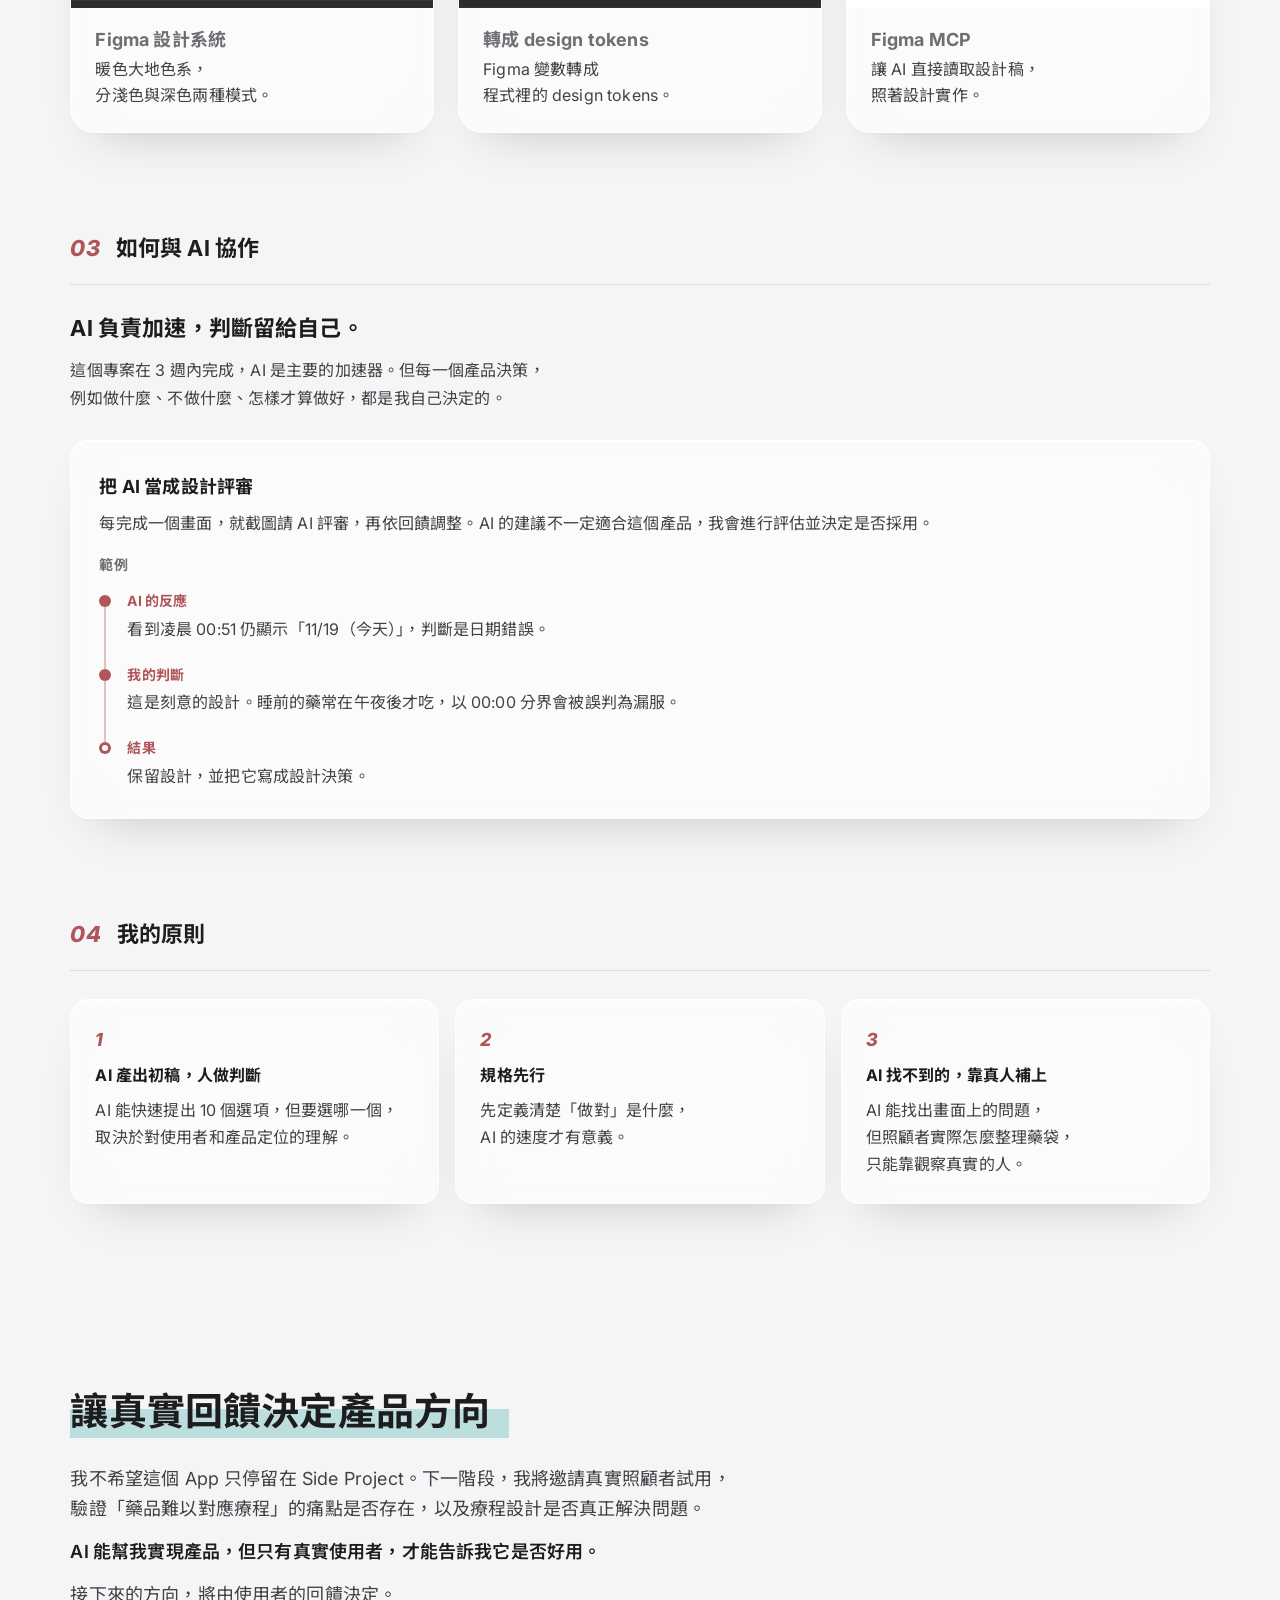
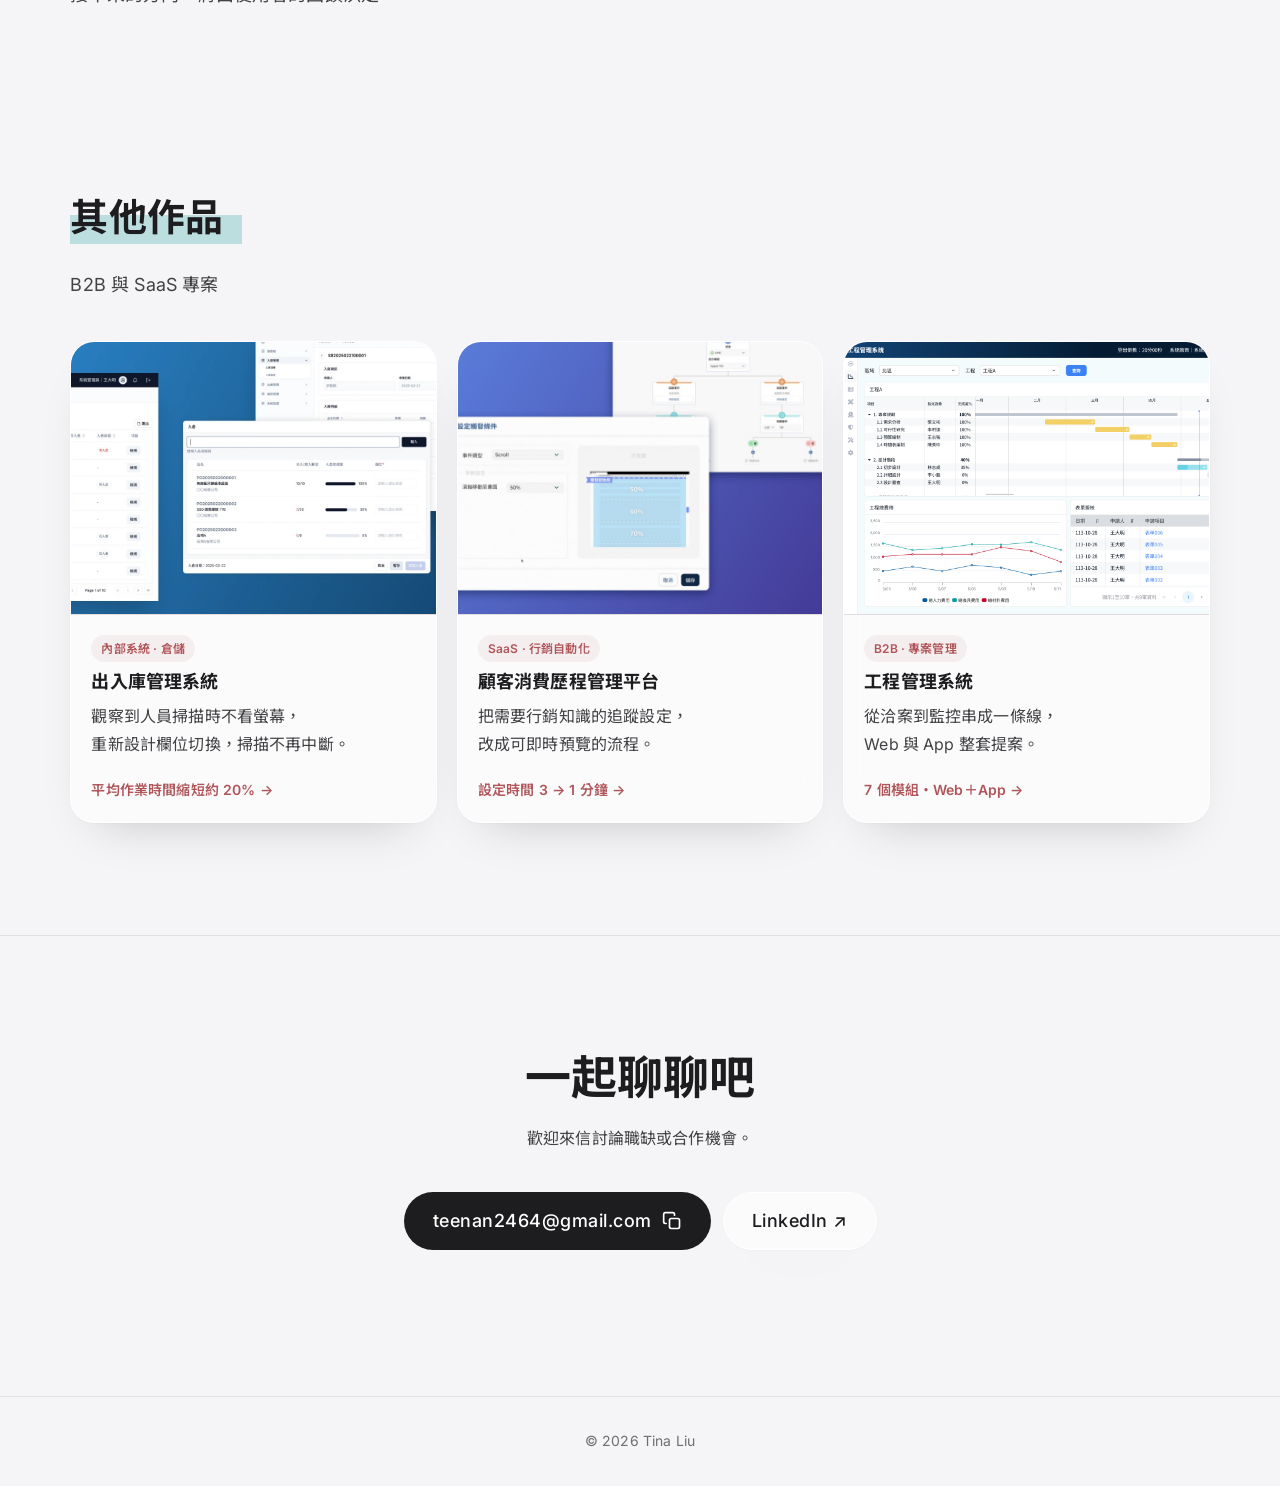
==== commit da066f1a: "其他作品順序改為出入庫、顧客消費歷程、工程管理；三個作品的反思移除「下一步」；出入庫成果卡片改為作業時間、手動切換與使用感受 Co-Authored-By: Claude Opus 5.5 <nore" ====
--- a/index.html
+++ b/index.html
@@ -8,7 +8,7 @@
   <link rel="preconnect" href="https://fonts.googleapis.com">
   <link rel="preconnect" href="https://fonts.gstatic.com" crossorigin>
   <link href="https://fonts.googleapis.com/css2?family=Inter:ital,wght@0,400;0,500;0,600;0,700;0,800;1,800&family=Noto+Sans+TC:wght@400;500;600;700;800&display=swap" rel="stylesheet">
-  <link rel="stylesheet" href="assets/style.css?v=20261124105759">
+  <link rel="stylesheet" href="assets/style.css?v=20261124111243">
 </head>
 <body>
 
@@ -81,7 +81,7 @@
         <a class="btn btn-primary" href="work/demo.html"><img src="assets/img/ic-open.svg" width="24" height="24" alt="">前往 Demo</a>
       </div>
       <div class="project-mockup">
-        <img src="assets/img/mr-mockup.png?v=20261124105759" alt="用藥提醒App首頁：晚上用藥飯後時段，依療程列出媽媽與爸爸要吃的藥與劑量">
+        <img src="assets/img/mr-mockup.png?v=20261124111243" alt="用藥提醒App首頁：晚上用藥飯後時段，依療程列出媽媽與爸爸要吃的藥與劑量">
       </div>
     </div>
   </section>
@@ -93,15 +93,15 @@
       <p class="scenes-lead">觀察市面上的用藥管理 App，發現多數以個人用藥提醒為主，難以滿足更多元的用藥管理需求，以下歸納出三個常見的問題情境。</p>
       <div class="scene-list">
         <figure class="scene">
-          <div class="scene-art"><img src="assets/img/scene-1.jpg?v=20261124105759" width="1200" height="750" alt="爸爸一手摸著咳嗽的孩子、一手拿著藥瓶，一臉擔心；旁邊坐著的長輩正在吃藥" loading="lazy"></div>
+          <div class="scene-art"><img src="assets/img/scene-1.jpg?v=20261124111243" width="1200" height="750" alt="爸爸一手摸著咳嗽的孩子、一手拿著藥瓶，一臉擔心；旁邊坐著的長輩正在吃藥" loading="lazy"></div>
           <figcaption><h3>一邊顧小孩，一邊顧長輩</h3><p>孩子的感冒藥、<br>長輩的慢性病藥，<br>吃藥時間和次數都不一樣。</p></figcaption>
         </figure>
         <figure class="scene">
-          <div class="scene-art"><img src="assets/img/scene-2.jpg?v=20261124105759" width="1200" height="750" alt="照顧者盤腿坐著、拿著兩罐藥一臉困惑，前面趴著狗、貓和白狗，每隻前面各有一盤不同的藥" loading="lazy"></div>
+          <div class="scene-art"><img src="assets/img/scene-2.jpg?v=20261124111243" width="1200" height="750" alt="照顧者盤腿坐著、拿著兩罐藥一臉困惑，前面趴著狗、貓和白狗，每隻前面各有一盤不同的藥" loading="lazy"></div>
           <figcaption><h3>毛孩不只一隻</h3><p>不論是多寵家庭還是愛媽，<br>每隻毛孩的藥都不同，<br>只靠記憶很容易搞混或漏餵。</p></figcaption>
         </figure>
         <figure class="scene">
-          <div class="scene-art"><img src="assets/img/scene-3.jpg?v=20261124105759" width="1200" height="750" alt="照顧者兩手各拿著幾包藥袋一臉困擾，桌上散滿藥袋、藥罐和藥丸" loading="lazy"></div>
+          <div class="scene-art"><img src="assets/img/scene-3.jpg?v=20261124111243" width="1200" height="750" alt="照顧者兩手各拿著幾包藥袋一臉困擾，桌上散滿藥袋、藥罐和藥丸" loading="lazy"></div>
           <figcaption><h3>藥袋一多，就分不清怎麼吃</h3><p>藥袋混在一起，<br>分不清哪次看診開的，<br>短期藥、長期藥傻傻分不清。</p></figcaption>
         </figure>
       </div>
@@ -119,7 +119,7 @@
         <p class="highlights-lead">用藥提醒App 以「療程」為單位管理用藥：同一次看診、同一個病的藥收在一起，一起開始、一起結束，需要時再一起恢復。</p>
         <ol class="core-steps">
           <li class="core-step">
-            <div class="core-shots"><div class="phone"><img src="assets/img/mr-core-1.jpg?v=20261124105759" width="600" height="1304" alt="療程設定：媽媽的高血壓療程，底下有降血壓藥與降膽固醇藥" loading="lazy"><span class="phone-island"></span></div></div>
+            <div class="core-shots"><div class="phone"><img src="assets/img/mr-core-1.jpg?v=20261124111243" width="600" height="1304" alt="療程設定：媽媽的高血壓療程，底下有降血壓藥與降膽固醇藥" loading="lazy"><span class="phone-island"></span></div></div>
             <div class="core-text">
               <p class="core-num">01</p>
               <h4>建立療程</h4>
@@ -127,7 +127,7 @@
             </div>
           </li>
           <li class="core-step">
-            <div class="core-shots"><div class="phone"><img src="assets/img/mr-core-2.jpg?v=20261124105759" width="600" height="1304" alt="療程管理多選：勾選感冒與皮膚炎，按結束療程" loading="lazy"><span class="phone-island"></span></div></div>
+            <div class="core-shots"><div class="phone"><img src="assets/img/mr-core-2.jpg?v=20261124111243" width="600" height="1304" alt="療程管理多選：勾選感冒與皮膚炎，按結束療程" loading="lazy"><span class="phone-island"></span></div></div>
             <div class="core-text">
               <p class="core-num">02</p>
               <h4>結束療程</h4>
@@ -135,7 +135,7 @@
             </div>
           </li>
           <li class="core-step">
-            <div class="core-shots"><div class="phone"><img src="assets/img/mr-core-3.jpg?v=20261124105759" width="600" height="1304" alt="已結束療程：感冒與皮膚炎，皮膚炎向左滑出恢復與刪除" loading="lazy"><span class="phone-island"></span></div></div>
+            <div class="core-shots"><div class="phone"><img src="assets/img/mr-core-3.jpg?v=20261124111243" width="600" height="1304" alt="已結束療程：感冒與皮膚炎，皮膚炎向左滑出恢復與刪除" loading="lazy"><span class="phone-island"></span></div></div>
             <div class="core-text">
               <p class="core-num">03</p>
               <h4>恢復療程</h4>
@@ -155,7 +155,7 @@
         <p class="highlights-lead">照顧者常常餵完藥，才想起來忘了記錄。服藥紀錄把全家的用藥狀態放在同一頁，漏記的藥可以一次補齊。</p>
         <ol class="core-steps">
           <li class="core-step">
-            <div class="core-shots"><div class="phone"><img src="assets/img/mr-rec-1.jpg?v=20261124105759" width="600" height="1304" alt="服藥紀錄：自己、媽媽、小黑依療程列出早中晚睡前的服藥狀態，未服用以驚嘆號標示" loading="lazy"><span class="phone-island"></span></div></div>
+            <div class="core-shots"><div class="phone"><img src="assets/img/mr-rec-1.jpg?v=20261124111243" width="600" height="1304" alt="服藥紀錄：自己、媽媽、小黑依療程列出早中晚睡前的服藥狀態，未服用以驚嘆號標示" loading="lazy"><span class="phone-island"></span></div></div>
             <div class="core-text">
               <p class="core-num">01</p>
               <h4>一頁看完全家</h4>
@@ -163,7 +163,7 @@
             </div>
           </li>
           <li class="core-step">
-            <div class="core-shots"><div class="phone"><img src="assets/img/mr-rec-2.jpg?v=20261124105759" width="600" height="1304" alt="補登清單：媽媽晚上的糖尿病與保健兩個療程放在一起，可按批次補登一次完成" loading="lazy"><span class="phone-island"></span></div></div>
+            <div class="core-shots"><div class="phone"><img src="assets/img/mr-rec-2.jpg?v=20261124111243" width="600" height="1304" alt="補登清單：媽媽晚上的糖尿病與保健兩個療程放在一起，可按批次補登一次完成" loading="lazy"><span class="phone-island"></span></div></div>
             <div class="core-text">
               <p class="core-num">02</p>
               <h4>跨療程批次補登</h4>
@@ -171,7 +171,7 @@
             </div>
           </li>
           <li class="core-step">
-            <div class="core-shots"><div class="phone"><img src="assets/img/mr-rec-3.jpg?v=20261124105759" width="600" height="1304" alt="清晨 5:22 的首頁仍顯示睡前時段，媽媽的降膽固醇藥 0.5 顆尚未勾選" loading="lazy"><span class="phone-island"></span></div></div>
+            <div class="core-shots"><div class="phone"><img src="assets/img/mr-rec-3.jpg?v=20261124111243" width="600" height="1304" alt="清晨 5:22 的首頁仍顯示睡前時段，媽媽的降膽固醇藥 0.5 顆尚未勾選" loading="lazy"><span class="phone-island"></span></div></div>
             <div class="core-text">
               <p class="core-num">03</p>
               <h4>符合真實作息的規則</h4>
@@ -222,7 +222,7 @@
         <ol class="steps steps-4">
           <li><time>開發前</time><b>挖掘痛點與情境</b><p>研究市面上的用藥管理 App，歸納照顧者的痛點與使用情境。</p></li>
           <li><time>第 1 週</time><b>規劃與設計</b><p>繪製 Figma 草圖、討論架構。先寫規格，再讓 AI 寫程式。</p></li>
-          <li><time>第 2 週</time><b>開發與首輪測試</b><p>依規格開發各個畫面，並用 5 個角色進行第一輪測試。</p></li>
+          <li><time>第 2 週</time><b>開發與首輪測試</b><p>依規格開發各個畫面，並用 5 個 persona 進行第一輪測試。</p></li>
           <li><time>第 3 週</time><b>優化與再測試</b><p>依測試結果調整，持續優化並再次測試。</p></li>
         </ol>
         <h4 class="sub-title">時間花在哪</h4>
@@ -245,15 +245,15 @@
         <p class="chapter-lead">設計和程式共用同一套 token，畫面與實作保持一致。</p>
         <div class="scene-list">
           <figure class="scene">
-            <div class="scene-art"><img src="assets/img/dev-figma.jpg?v=20261124105759" width="1000" height="634" alt="Figma 的 color-platform 色票變數：primary、secondary 等顏色各有 light 與 dark 兩種值" loading="lazy"></div>
+            <div class="scene-art"><img src="assets/img/dev-figma.jpg?v=20261124111243" width="1000" height="634" alt="Figma 的 color-platform 色票變數：primary、secondary 等顏色各有 light 與 dark 兩種值" loading="lazy"></div>
             <figcaption><h4>Figma 設計系統</h4><p>暖色大地色系，<br>分淺色與深色兩種模式。</p></figcaption>
           </figure>
           <figure class="scene">
-            <div class="scene-art"><img src="assets/img/dev-tokens.jpg?v=20261124105759" width="1000" height="625" alt="Figma Variables 的 collections（color-platform、theme、dimension、font 等）與 dimension 的間距變數 none、xs、sm、smp、md、lg" loading="lazy"></div>
+            <div class="scene-art"><img src="assets/img/dev-tokens.jpg?v=20261124111243" width="1000" height="625" alt="Figma Variables 的 collections（color-platform、theme、dimension、font 等）與 dimension 的間距變數 none、xs、sm、smp、md、lg" loading="lazy"></div>
             <figcaption><h4>轉成 design tokens</h4><p>Figma 變數轉成<br>程式裡的 design tokens。</p></figcaption>
           </figure>
           <figure class="scene">
-            <div class="scene-art"><img src="assets/img/dev-mcp.jpg?v=20261124105759" width="784" height="484" alt="Claude 已啟用的連接器：Claude in Chrome、Figma、GitHub" loading="lazy"></div>
+            <div class="scene-art"><img src="assets/img/dev-mcp.jpg?v=20261124111243" width="784" height="484" alt="Claude 已啟用的連接器：Claude in Chrome、Figma、GitHub" loading="lazy"></div>
             <figcaption><h4>Figma MCP</h4><p>讓 AI 直接讀取設計稿，<br>照著設計實作。</p></figcaption>
           </figure>
         </div>
@@ -264,39 +264,8 @@
         <p class="ai-motto">AI 負責加速，判斷留給自己。</p>
         <p class="chapter-lead">這個專案在 3 週內完成，AI 是主要的加速器。但每一個產品決策，例如做什麼、不做什麼、怎樣才算做好，都是我自己決定的。</p>
 
-        <h4 class="sub-title">分工</h4>
-        <div class="split-table ai-col">
-          <table>
-            <thead><tr><th scope="col">我負責</th><th scope="col">AI 負責</th></tr></thead>
-            <tbody>
-              <tr><td>定義產品範圍與規格</td><td>依規格實作程式</td></tr>
-              <tr><td>建立設計系統與視覺標準</td><td>從設計稿產生介面</td></tr>
-              <tr><td>決定採用哪些建議、捨棄哪些</td><td>設計評審：找出問題與邊界情況</td></tr>
-              <tr><td>以照顧者情境驗證是否合理</td><td>產生測試資料、檢查死路</td></tr>
-            </tbody>
-          </table>
-        </div>
-
-        <h4 class="sub-title">三種協作方式</h4>
         <ol class="methods">
           <li class="method ai-col">
-            <p class="method-num">1</p>
-            <h5>先寫規格，再讓 AI 寫程式</h5>
-            <p>開發前先寫好三份文件，讓 AI 每次都依照同一套標準工作：</p>
-            <dl class="docs">
-              <dt>PRD.md</dt><dd>產品需求與範圍，包含刻意不做的功能</dd>
-              <dt>CLAUDE.md</dt><dd>開發規範，包括架構、命名與用詞，例如統一使用「結束療程」而不是「刪除」</dd>
-              <dt>COMMANDS.md</dt><dd>常用的開發流程</dd>
-            </dl>
-            <p class="method-note">AI 寫得很快，但沒有規格就容易走偏。規格讓速度和一致性可以同時存在。</p>
-          </li>
-          <li class="method ai-col">
-            <p class="method-num">2</p>
-            <h5>從 Figma 直接到程式碼</h5>
-            <p>透過 Figma MCP，AI 可以直接讀取設計稿。設計系統中的顏色、字級與間距轉成程式裡的 design tokens，設計和實作共用同一套標準，減少「設計稿和成品長得不一樣」的落差。</p>
-          </li>
-          <li class="method ai-col">
-            <p class="method-num">3</p>
             <h5>把 AI 當成設計評審</h5>
             <p>每完成一個畫面，就截圖請 AI 評審，再依回饋調整。AI 的建議不一定適合這個產品，我會進行評估並決定是否採用。</p>
             <p class="example-label">範例</p>
@@ -320,10 +289,10 @@
     </div>
   </section>
 
-  <!-- 6. 下一步：讓真實使用者決定產品方向 -->
+  <!-- 6. 讓真實回饋決定產品方向 -->
   <section class="journey" id="journey" aria-labelledby="journey-title">
     <div class="wrap">
-      <h2 class="marker-title" id="journey-title"><span class="nowrap">下一步，</span><wbr><span class="nowrap">讓真實使用者</span><wbr><span class="nowrap">決定產品方向</span></h2>
+      <h2 class="marker-title" id="journey-title"><span class="nowrap">讓真實回饋</span><wbr><span class="nowrap">決定產品方向</span></h2>
       <p class="journey-lead">我不希望這個 App 只停留在 Side Project。下一階段，我將邀請真實照顧者試用，驗證「藥品難以對應療程」的痛點是否存在，以及療程設計是否真正解決問題。</p>
       <p class="journey-lead journey-key">AI 能幫我實現產品，但只有真實使用者，才能告訴我它是否好用。</p>
       <p class="journey-lead">接下來的方向，將由使用者的回饋決定。</p>
@@ -392,6 +361,6 @@
 </nav>
 
 <footer class="site-footer">© 2026 Tina Liu</footer>
-<script src="assets/site.js?v=20261124105759"></script>
+<script src="assets/site.js?v=20261124111243"></script>
 </body>
 </html>
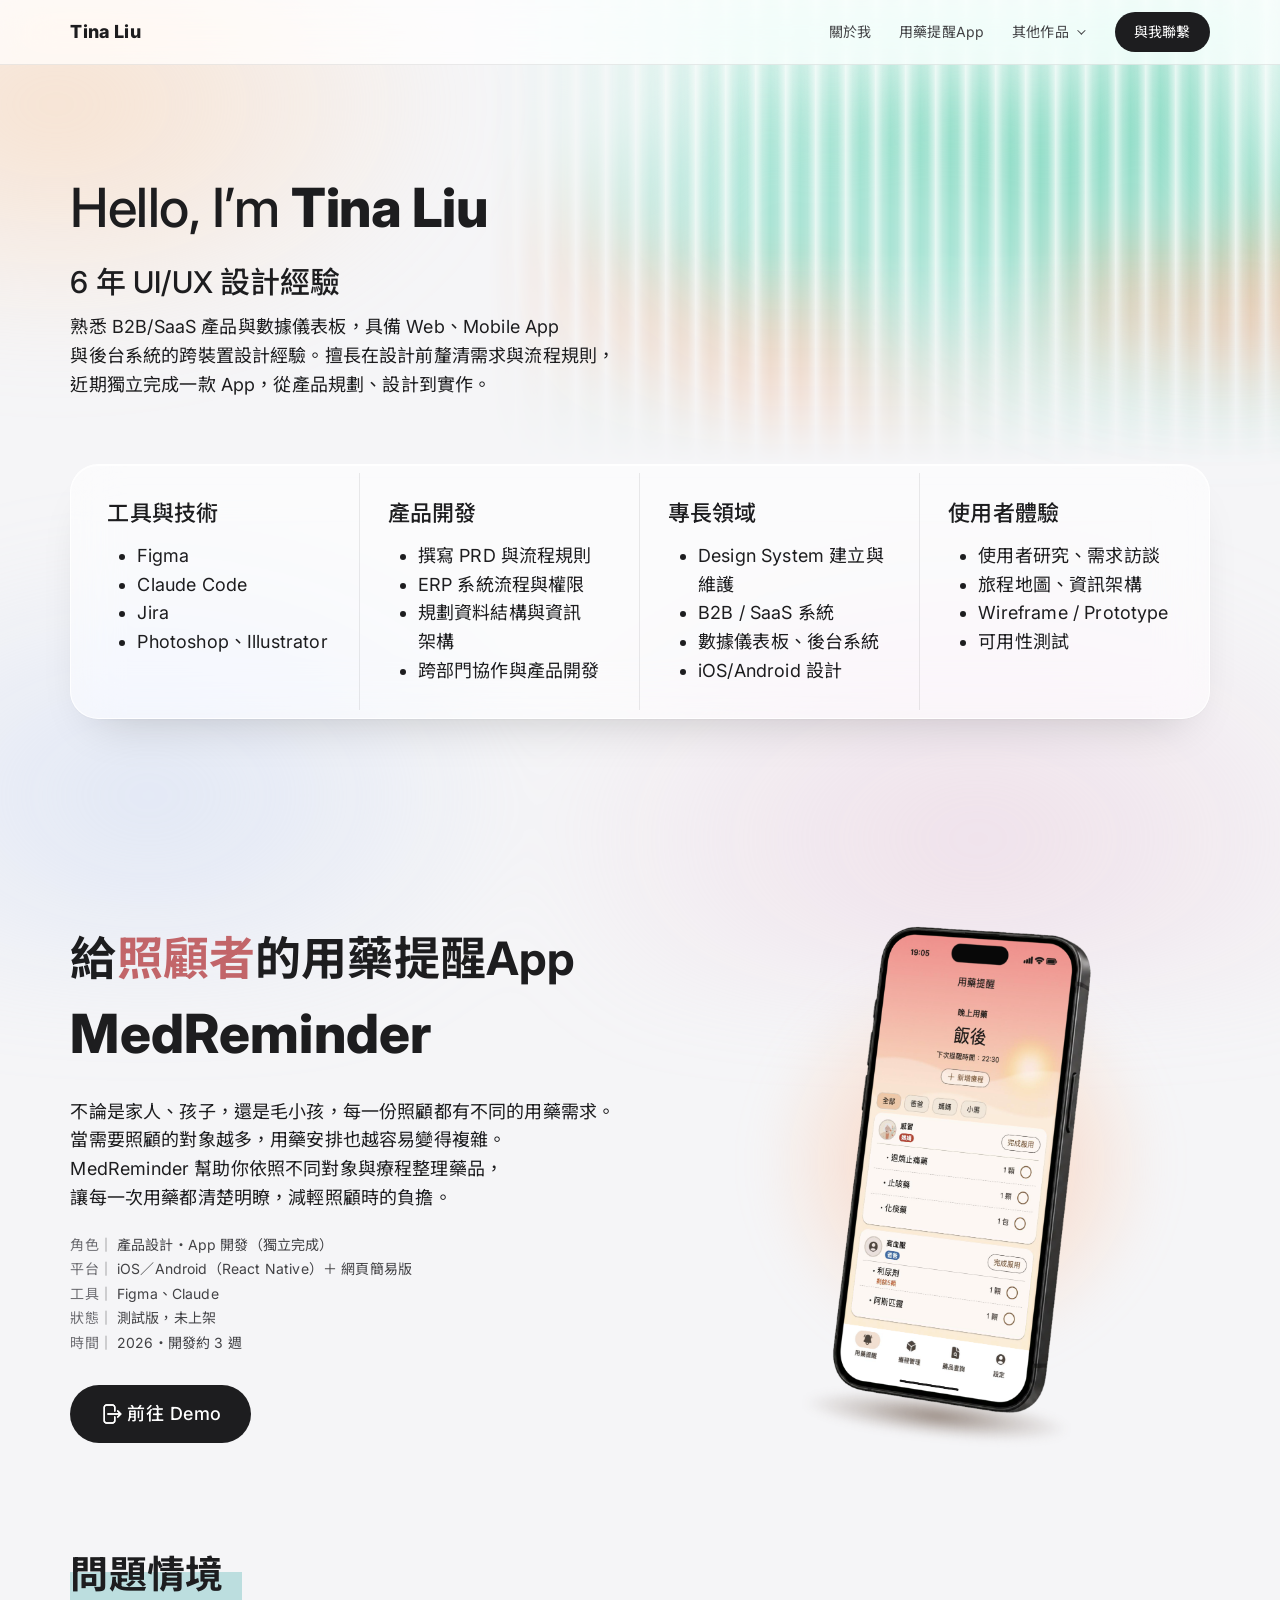
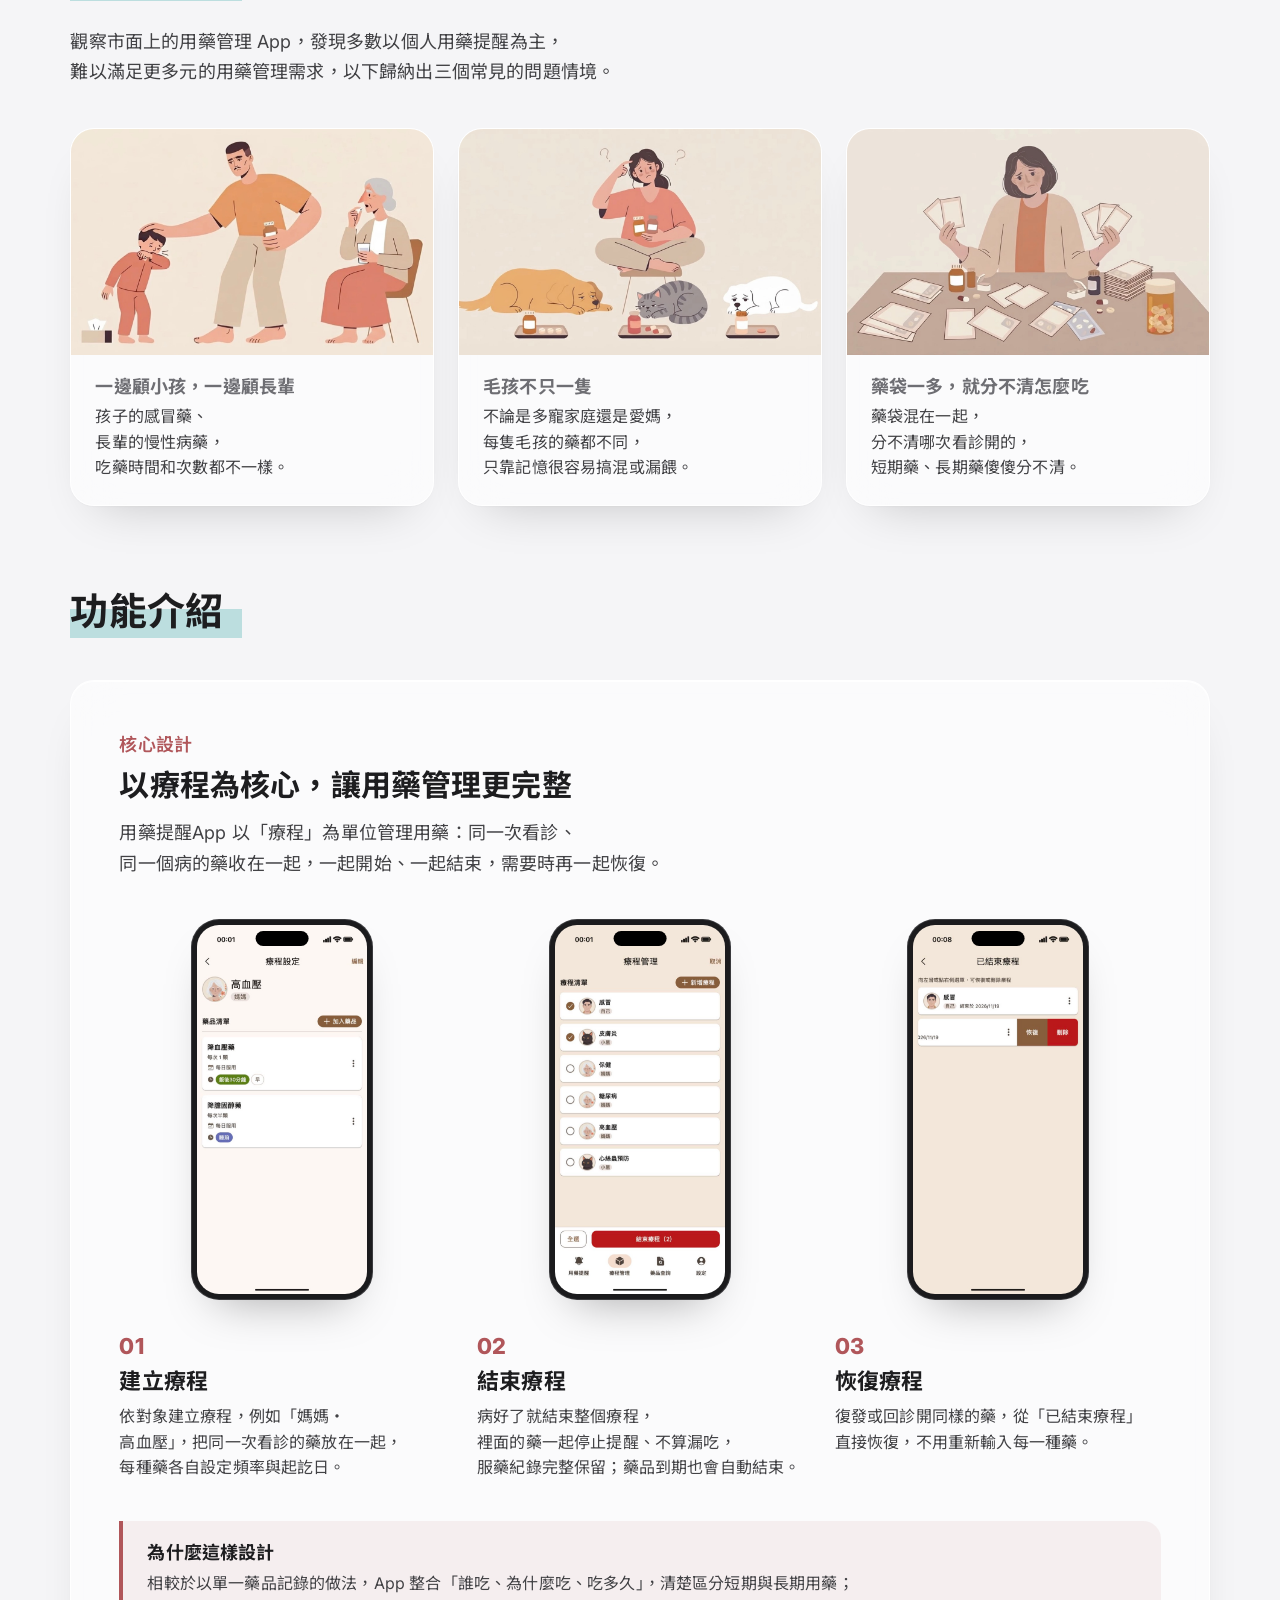
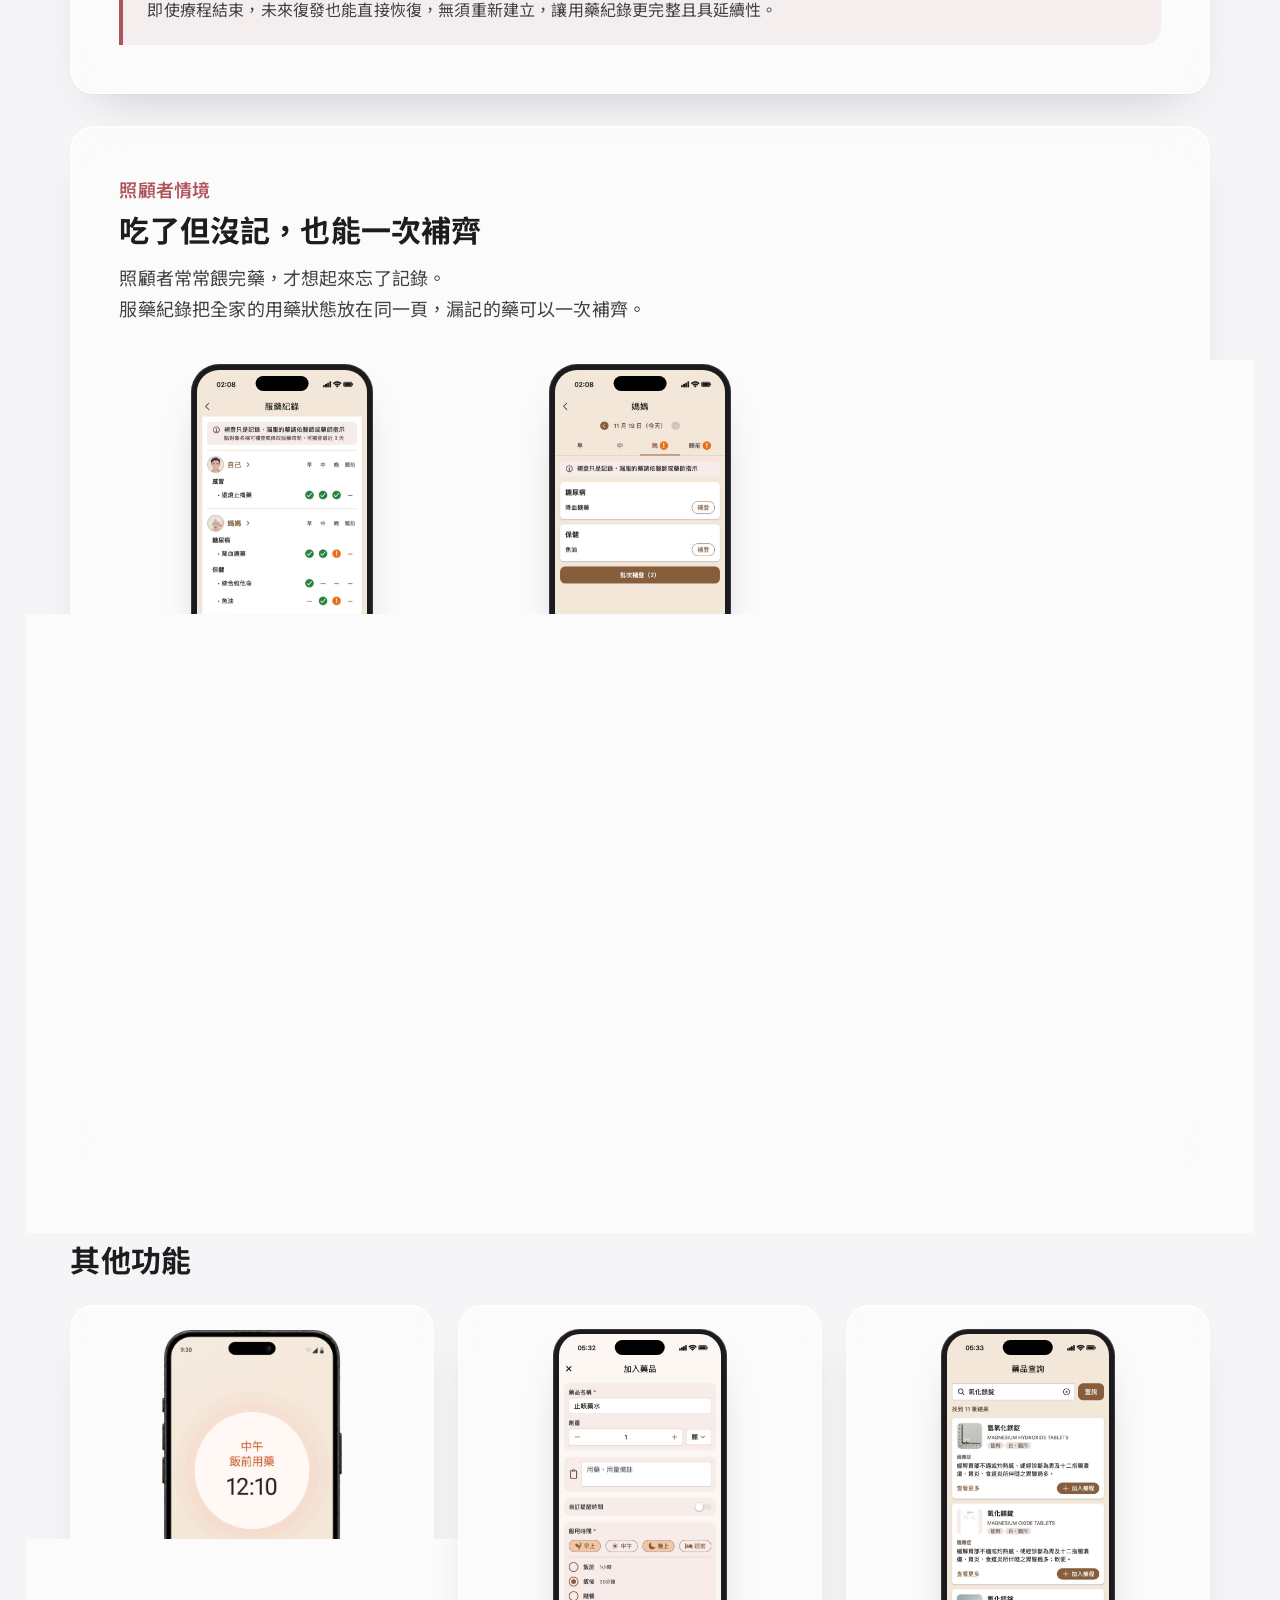
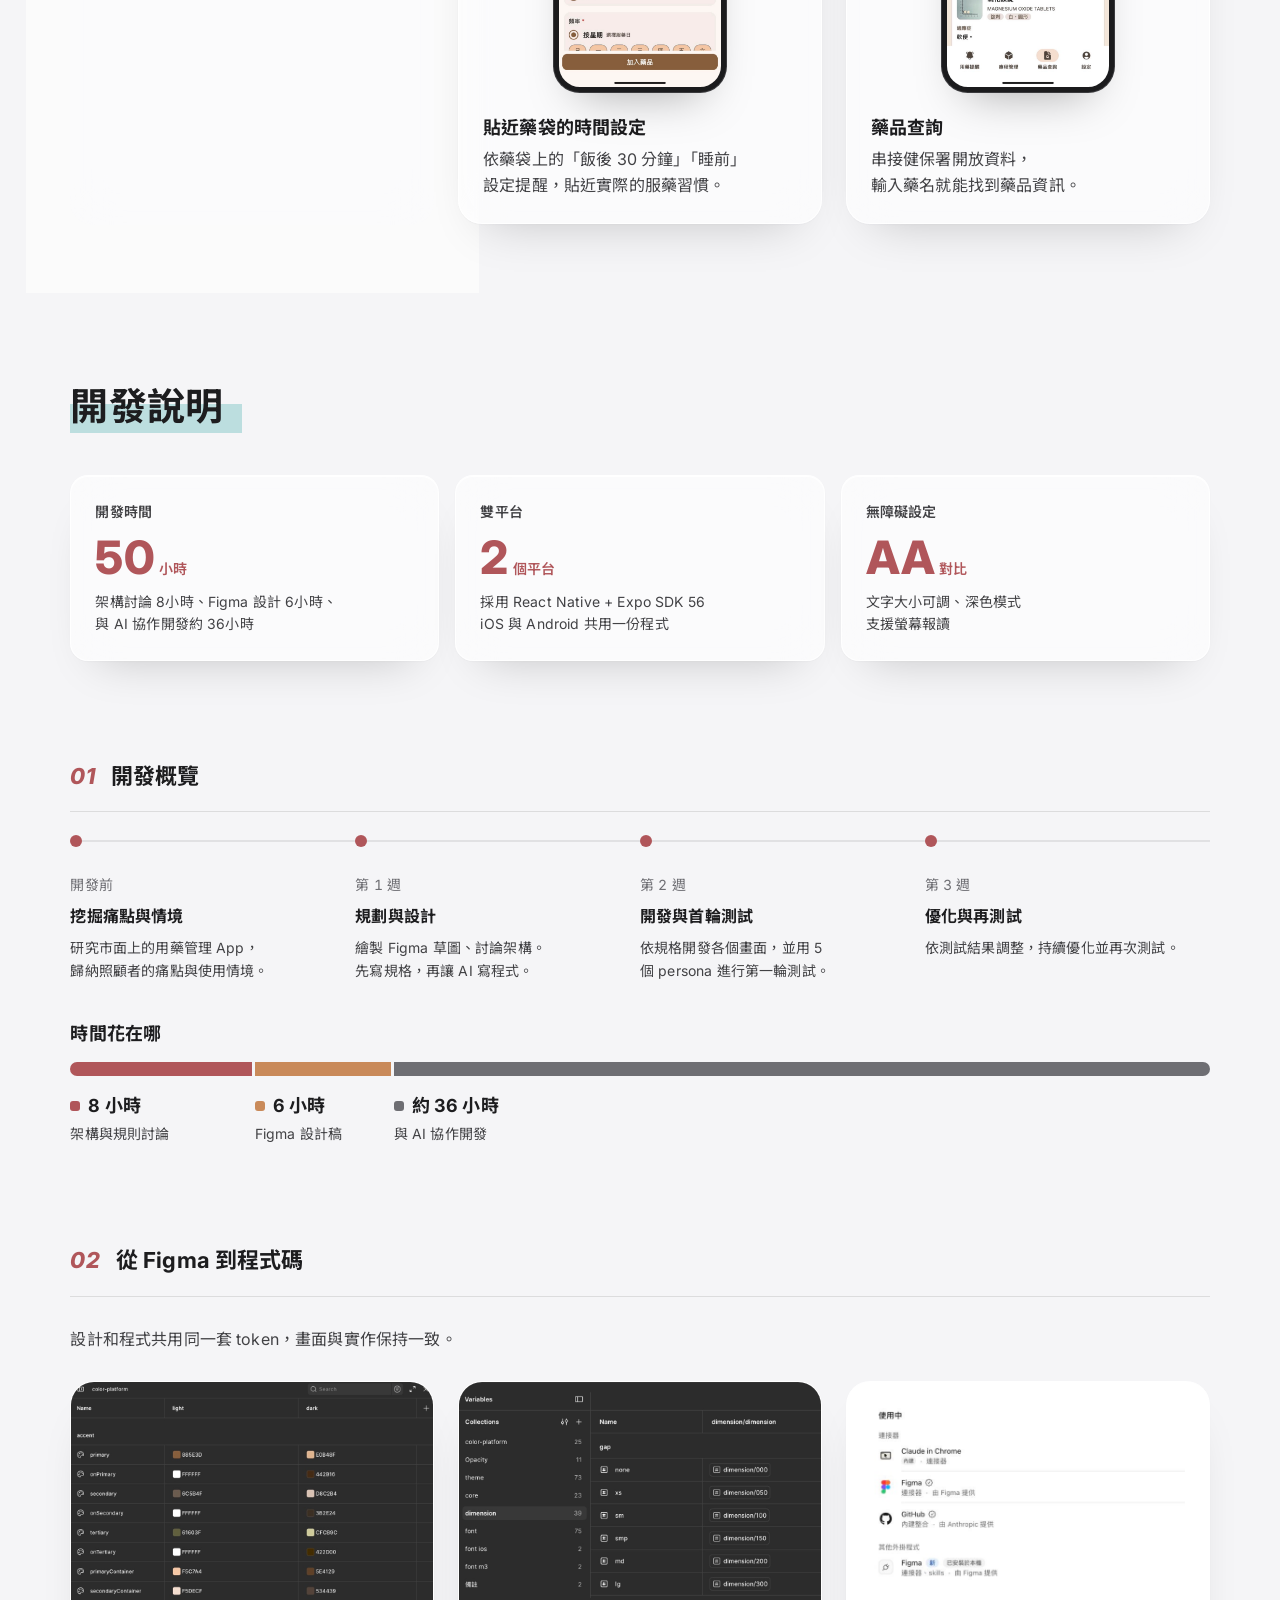
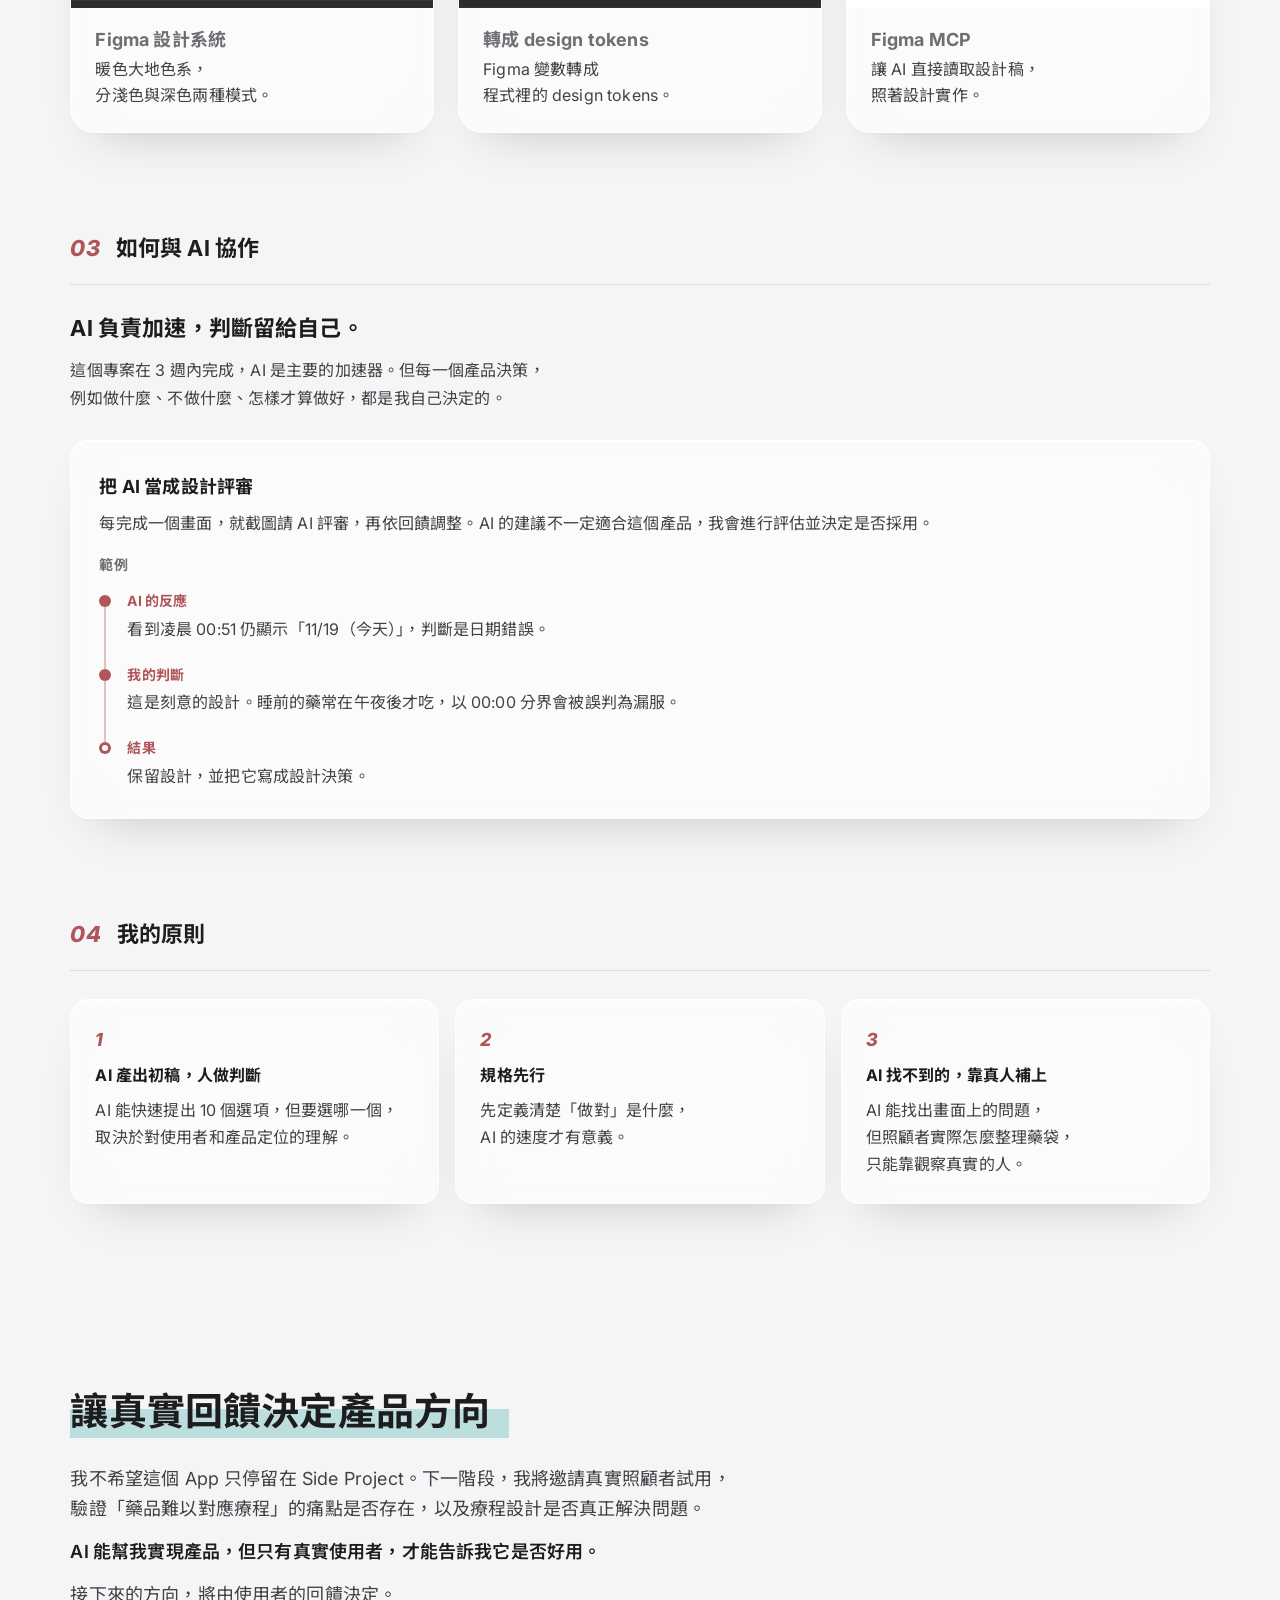
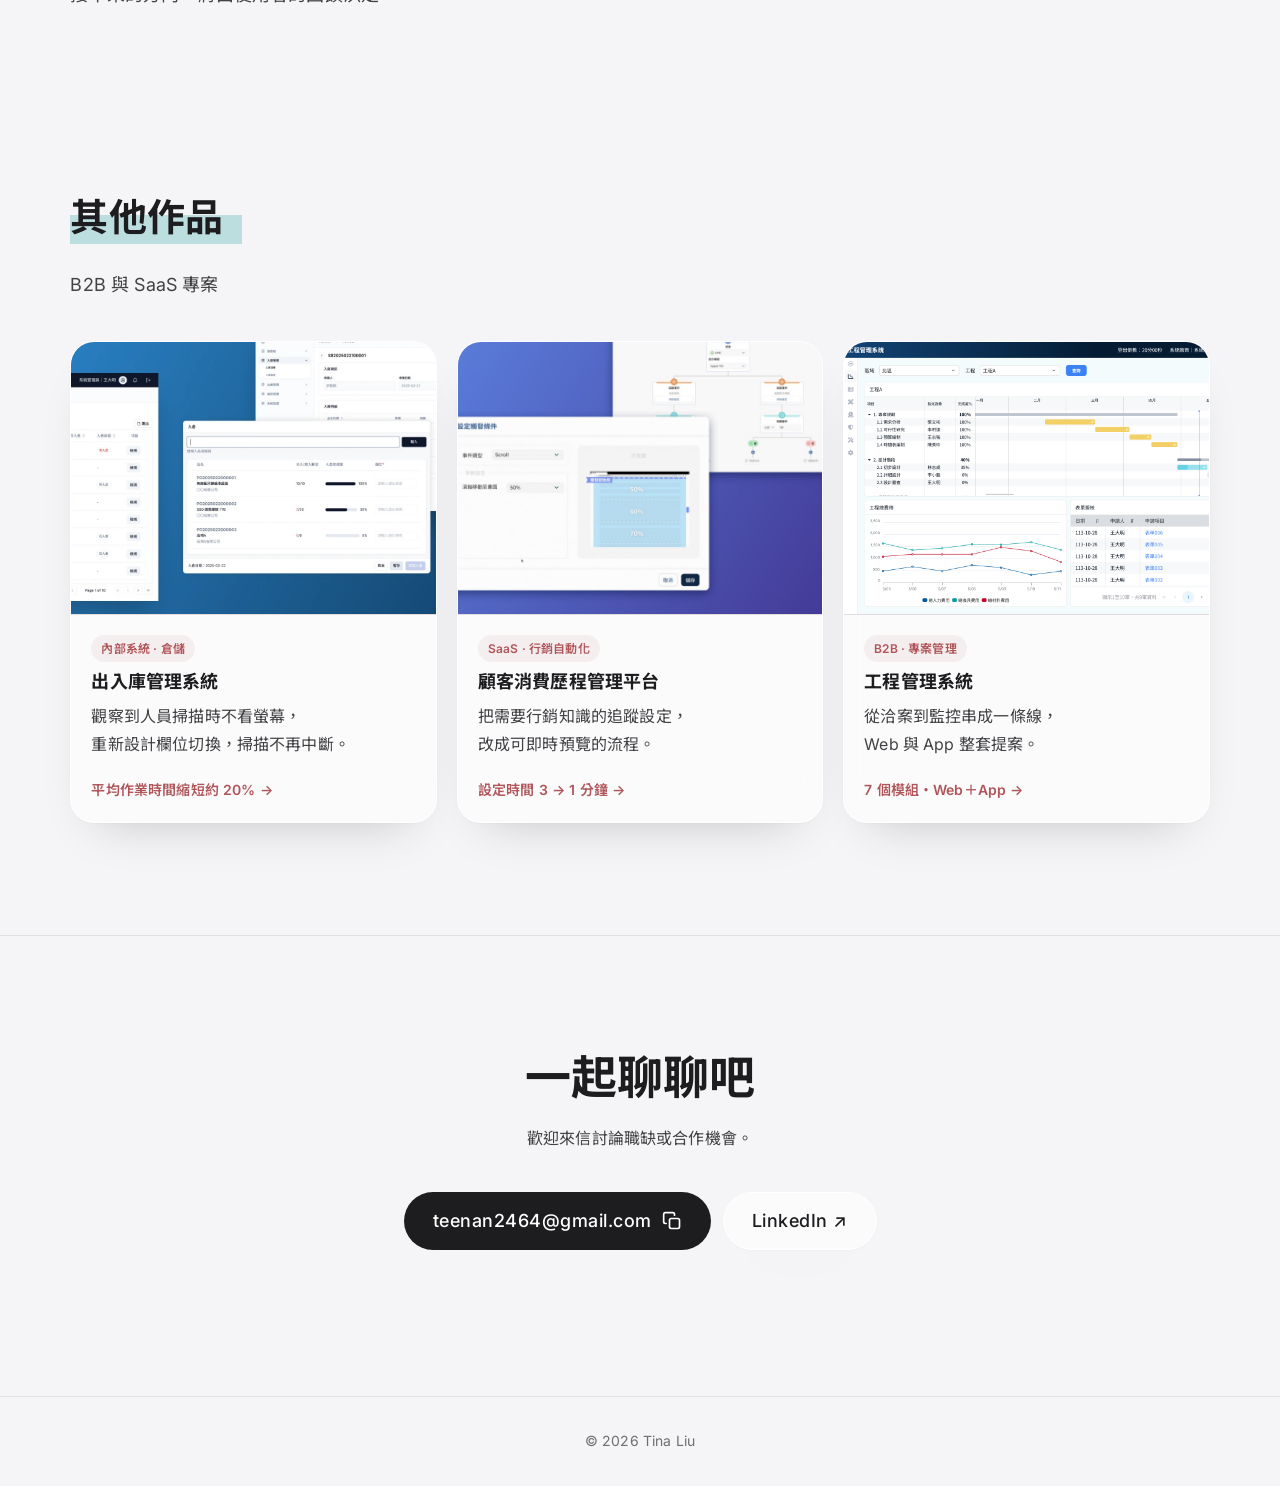
==== commit 6506885f: "加入 GoatCounter 瀏覽統計（首頁與三個作品頁） Co-Authored-By: Claude Opus 5.5 <noreply@anthropic.com>" ====
--- a/index.html
+++ b/index.html
@@ -362,5 +362,7 @@
 
 <footer class="site-footer">© 2026 Tina Liu</footer>
 <script src="assets/site.js?v=20261124111243"></script>
+  <script data-goatcounter="https://tina-portfolio.goatcounter.com/count"
+          async src="//gc.zgo.at/count.js"></script>
 </body>
 </html>
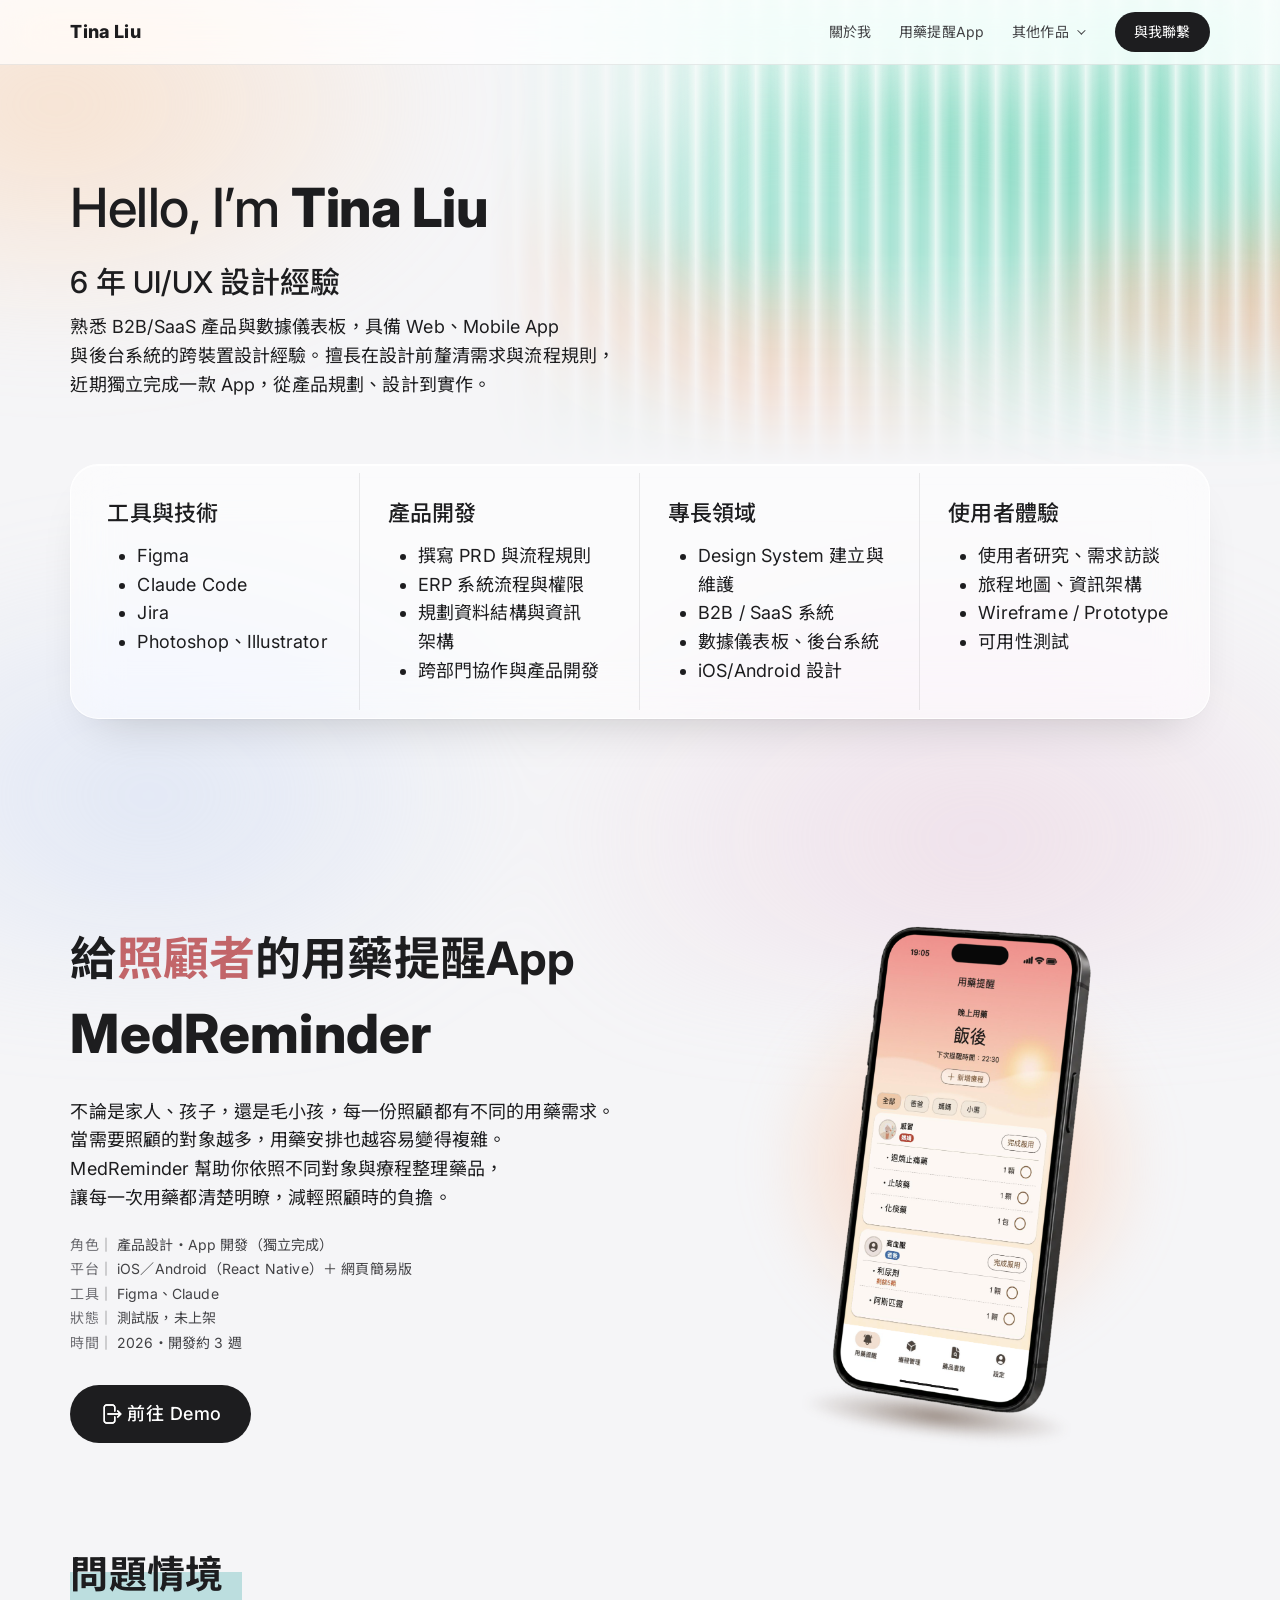
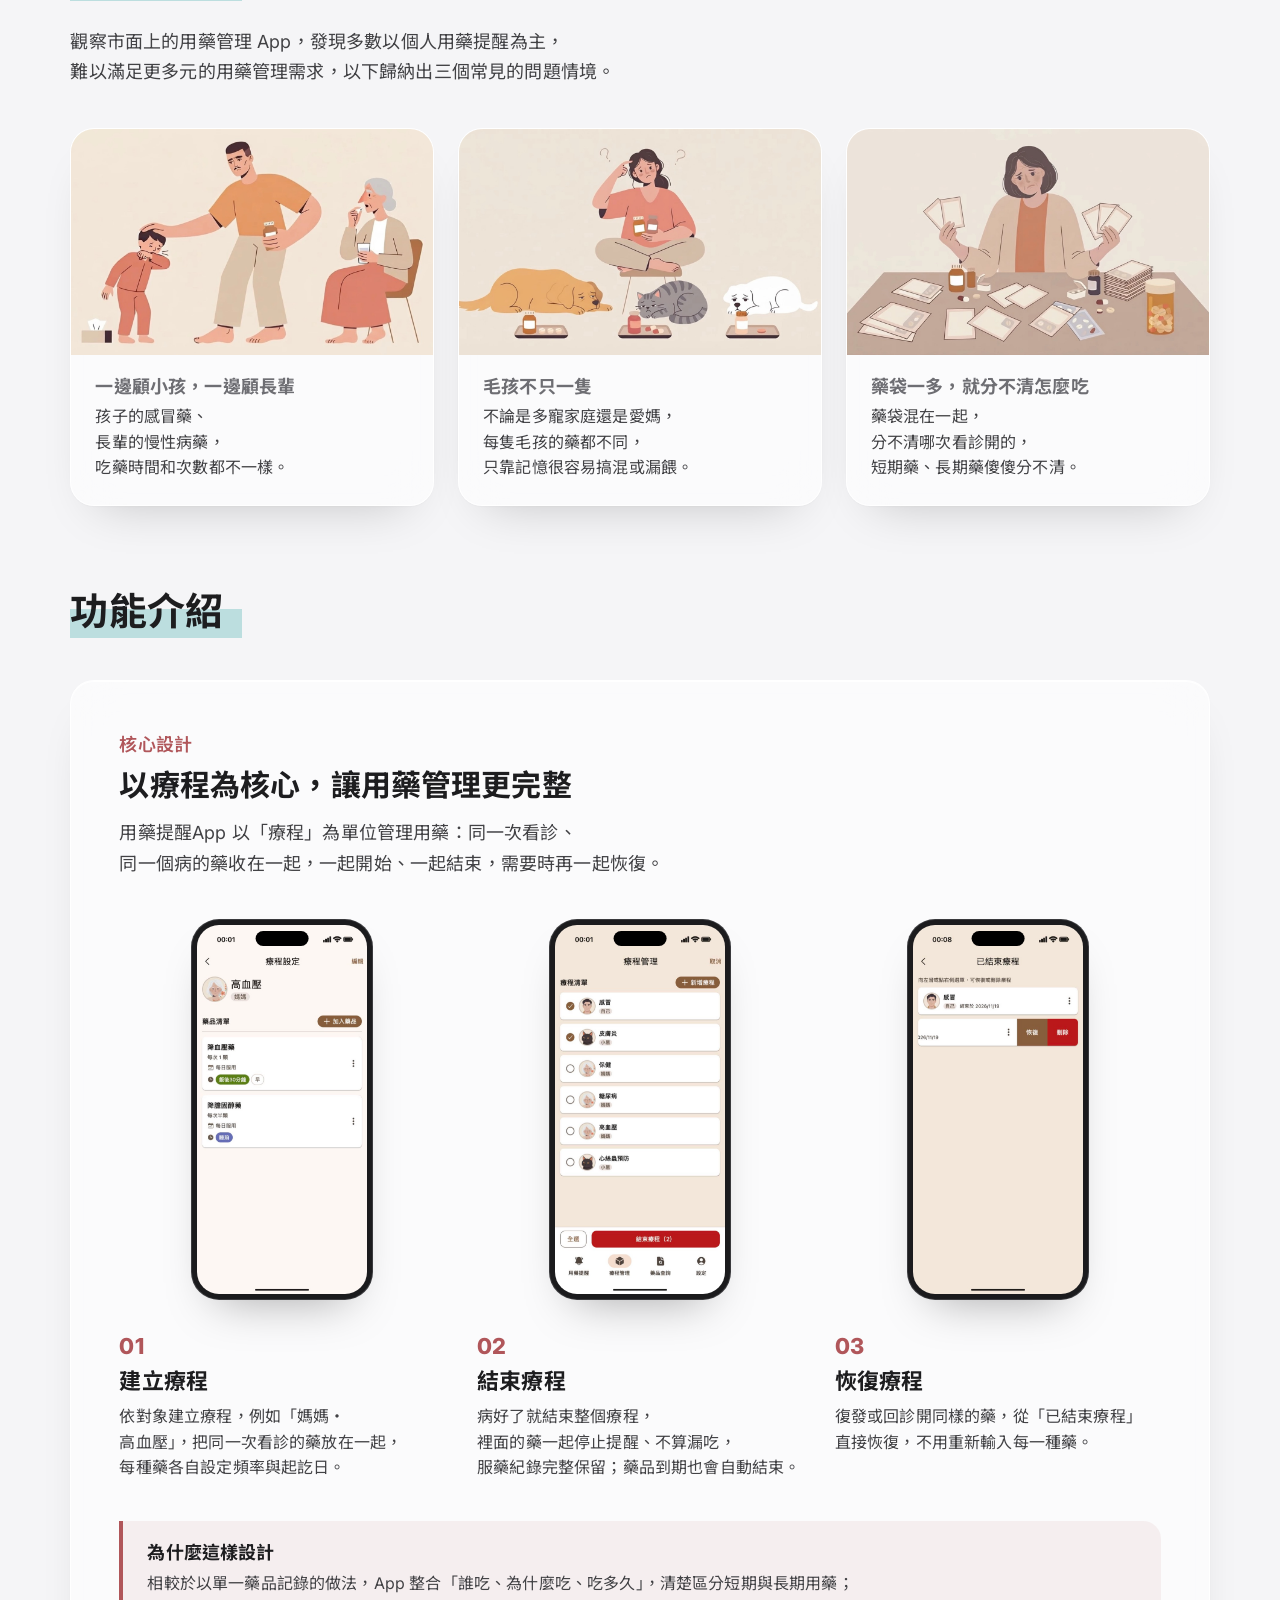
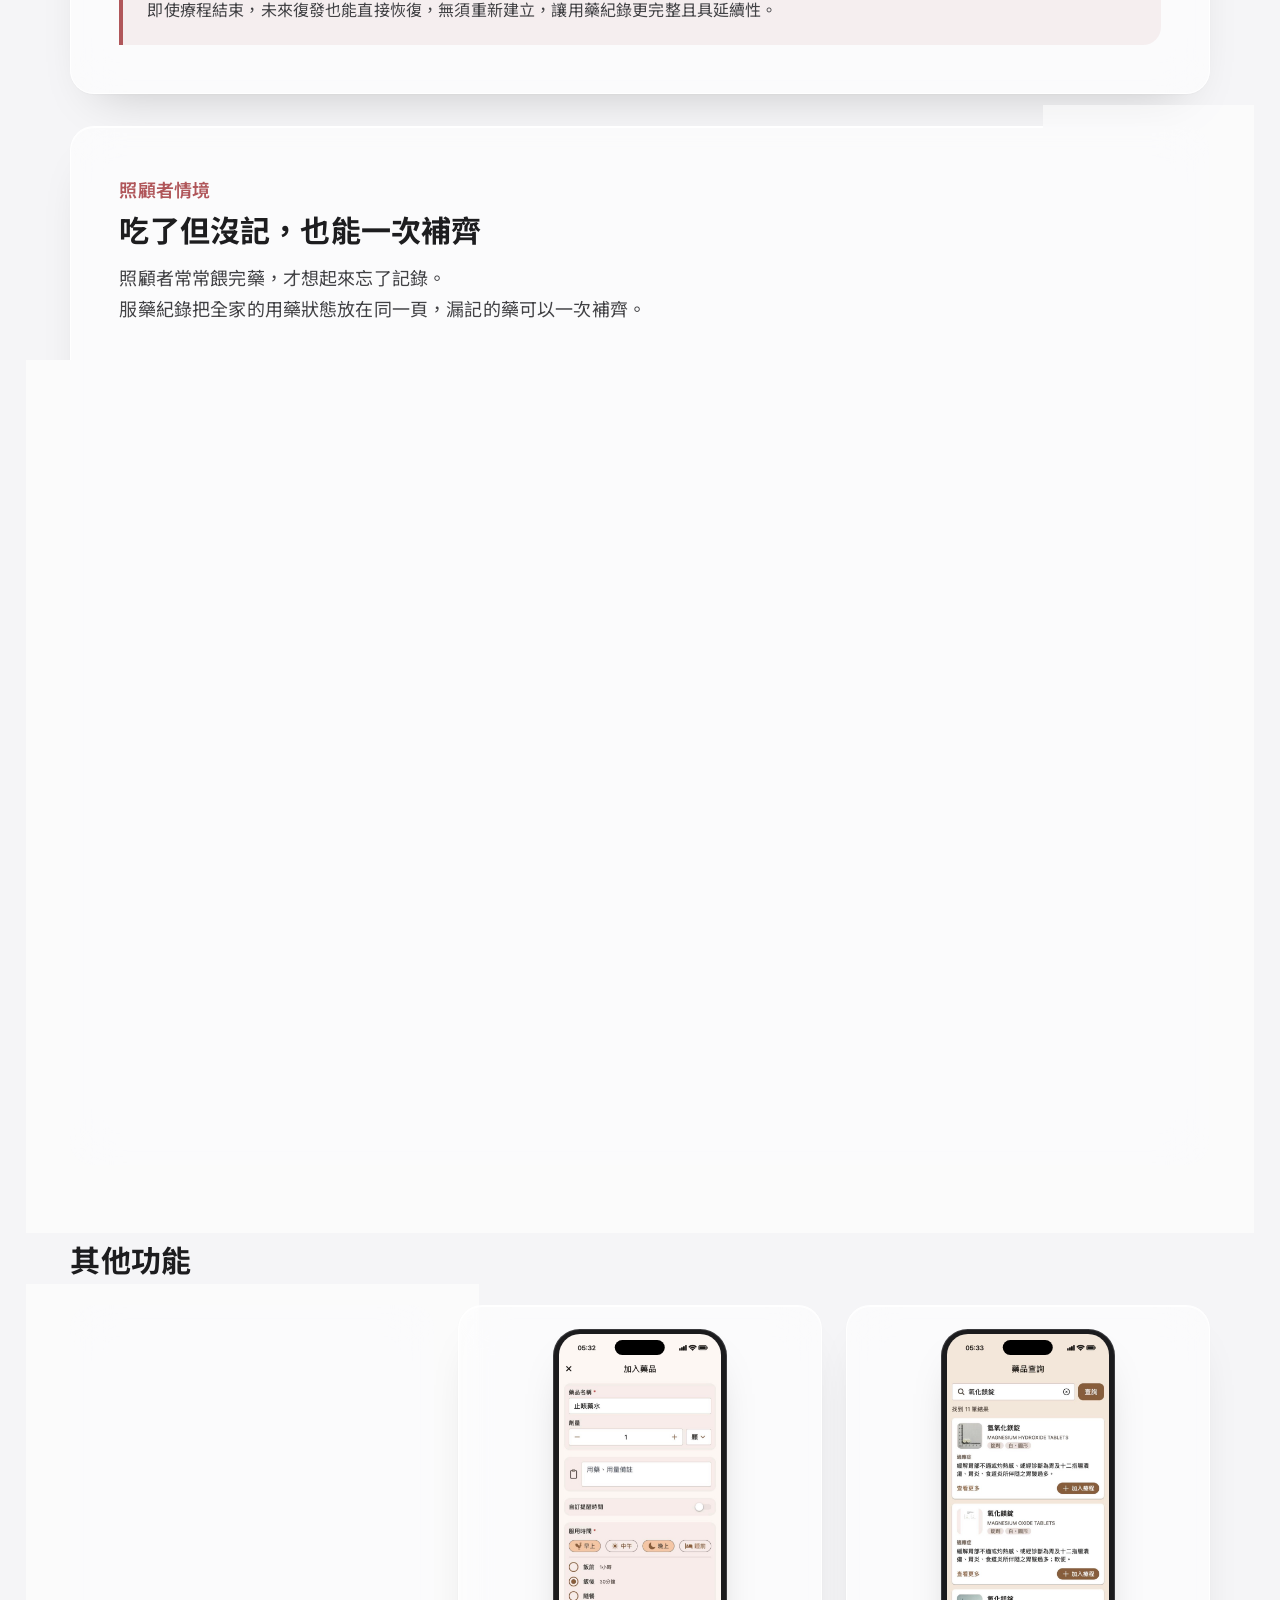
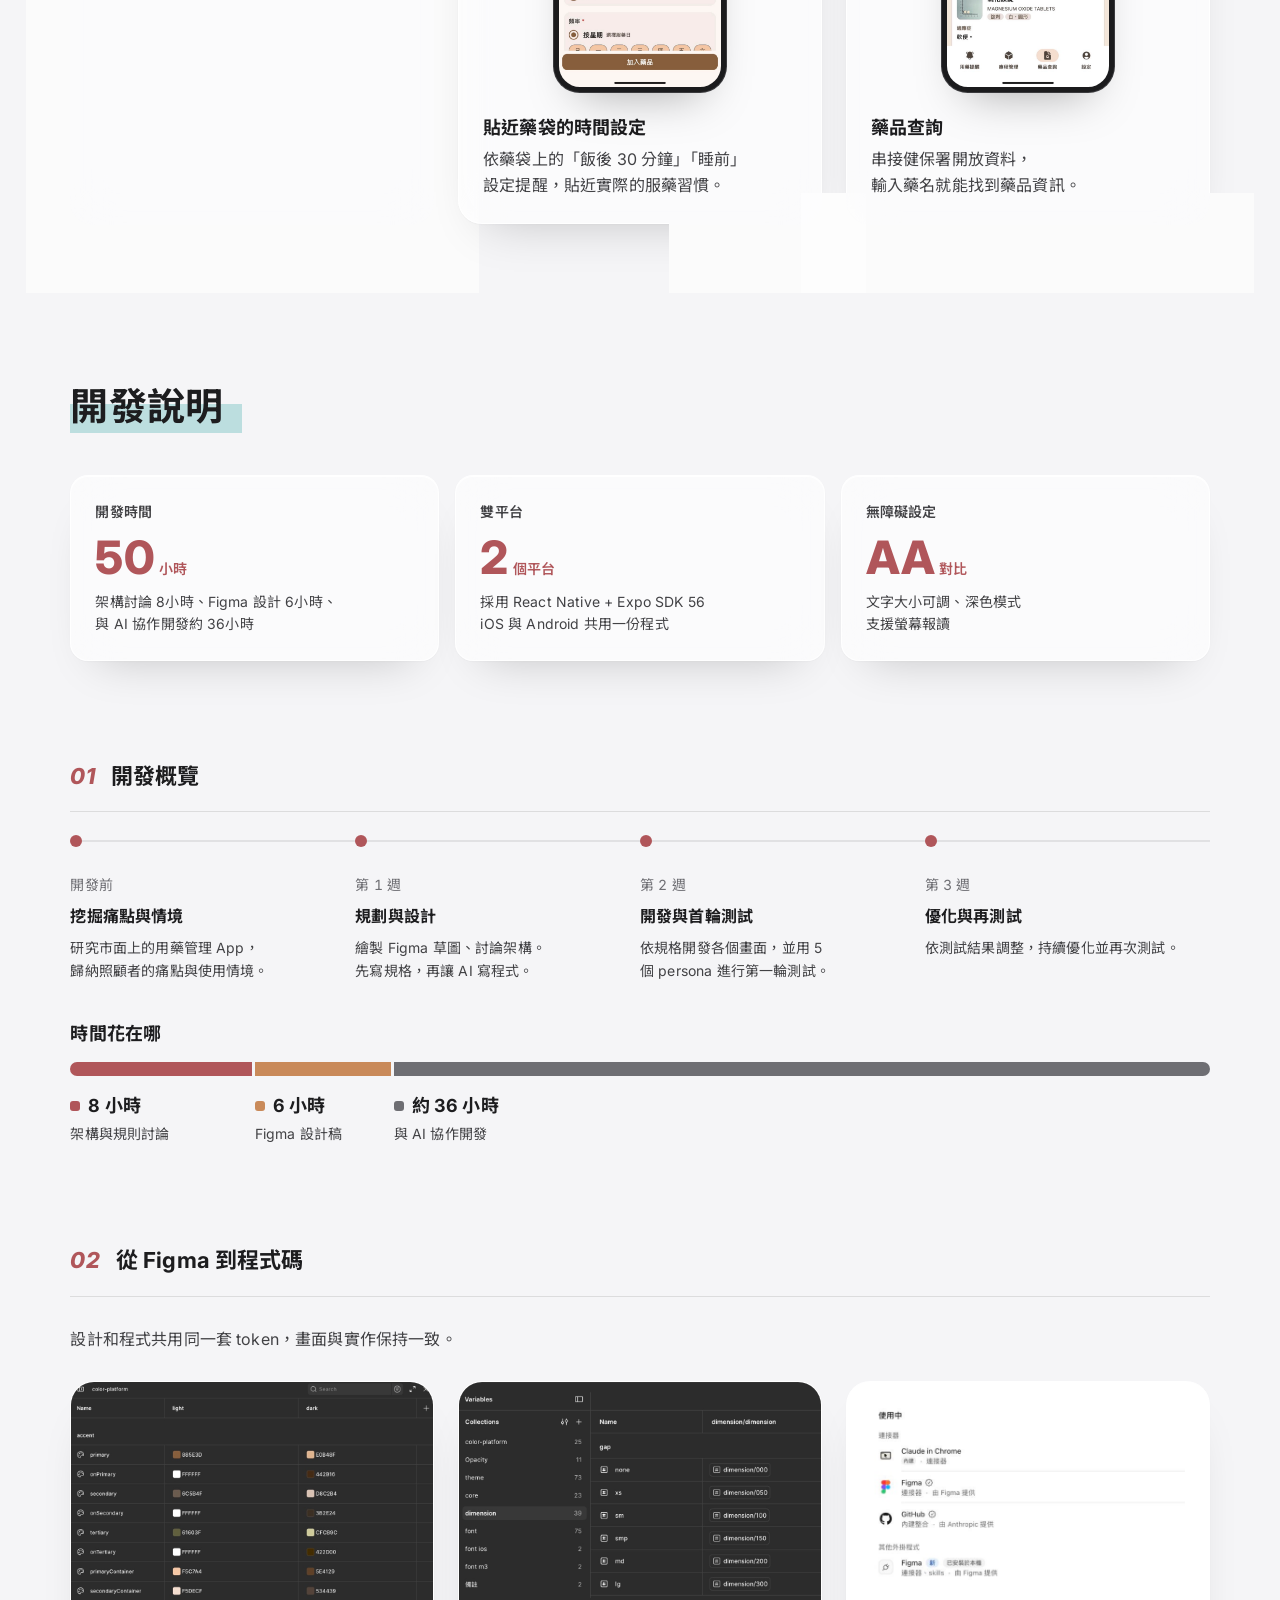
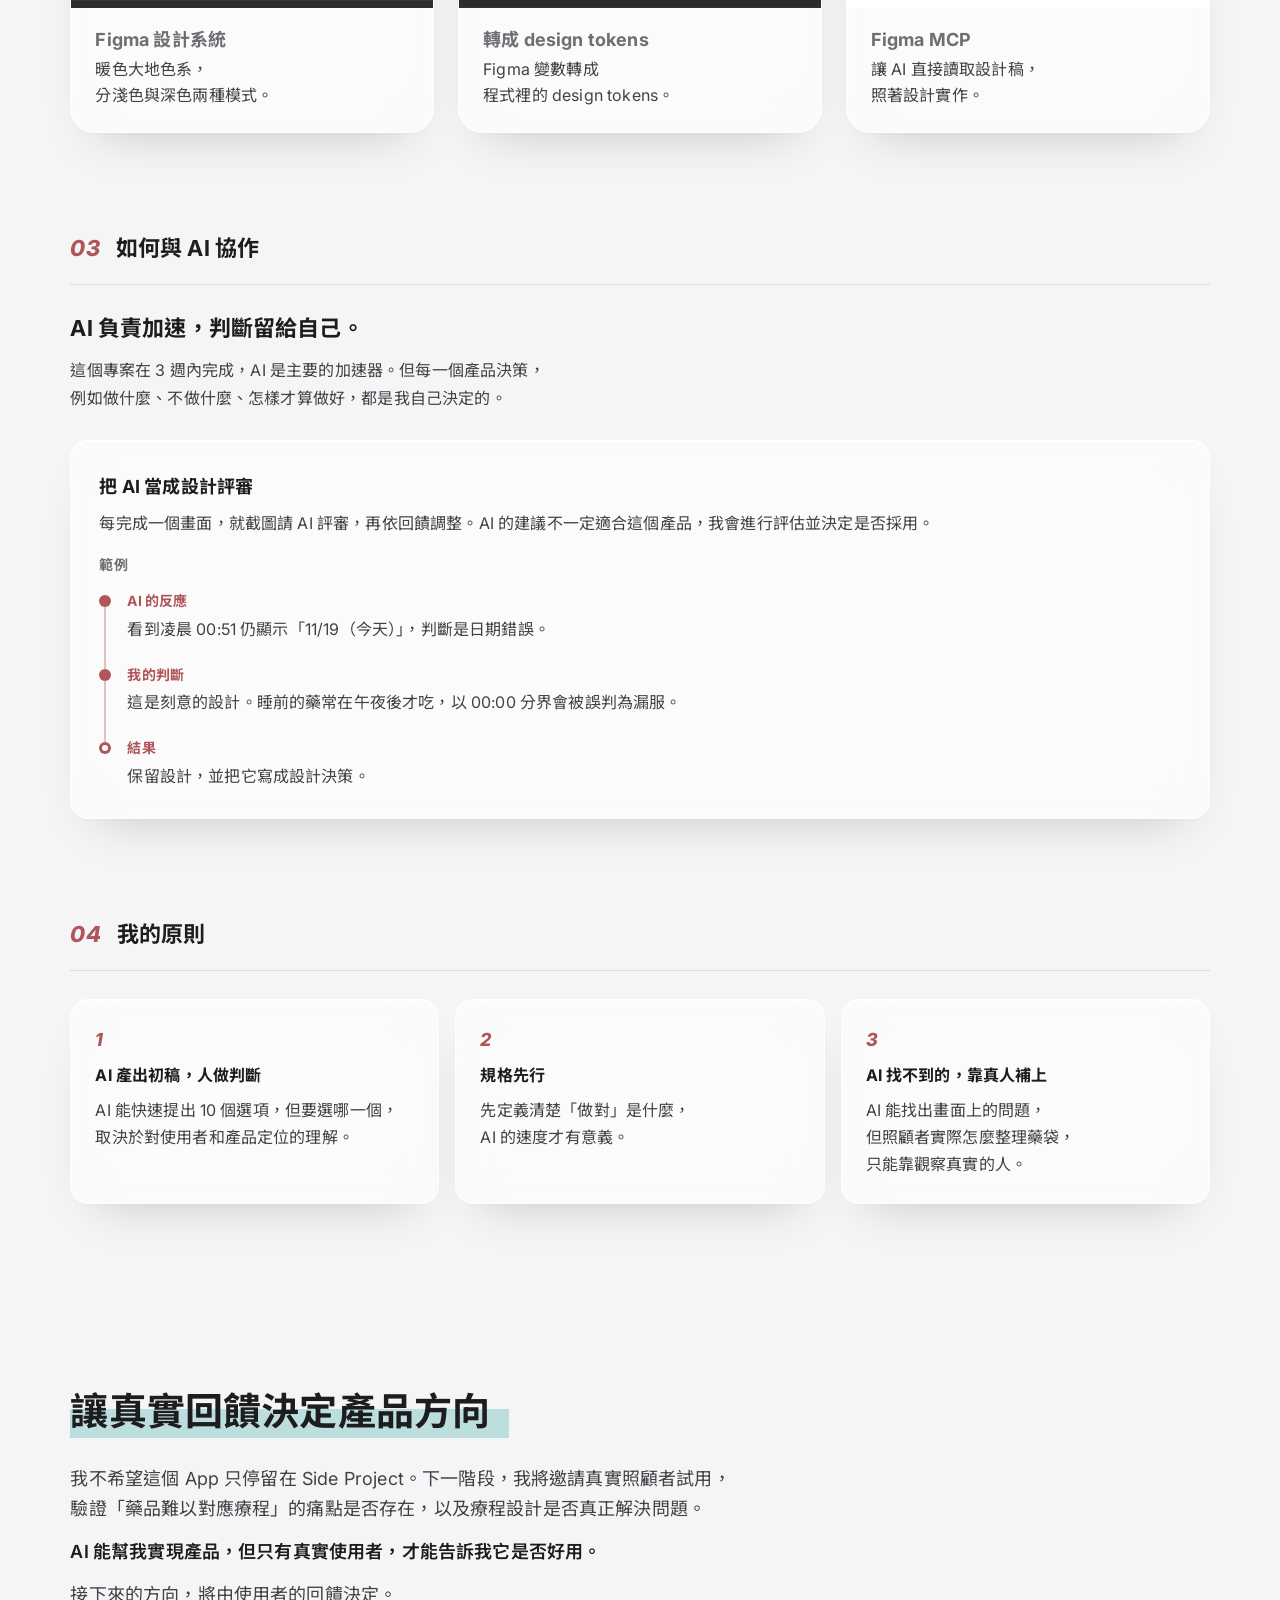
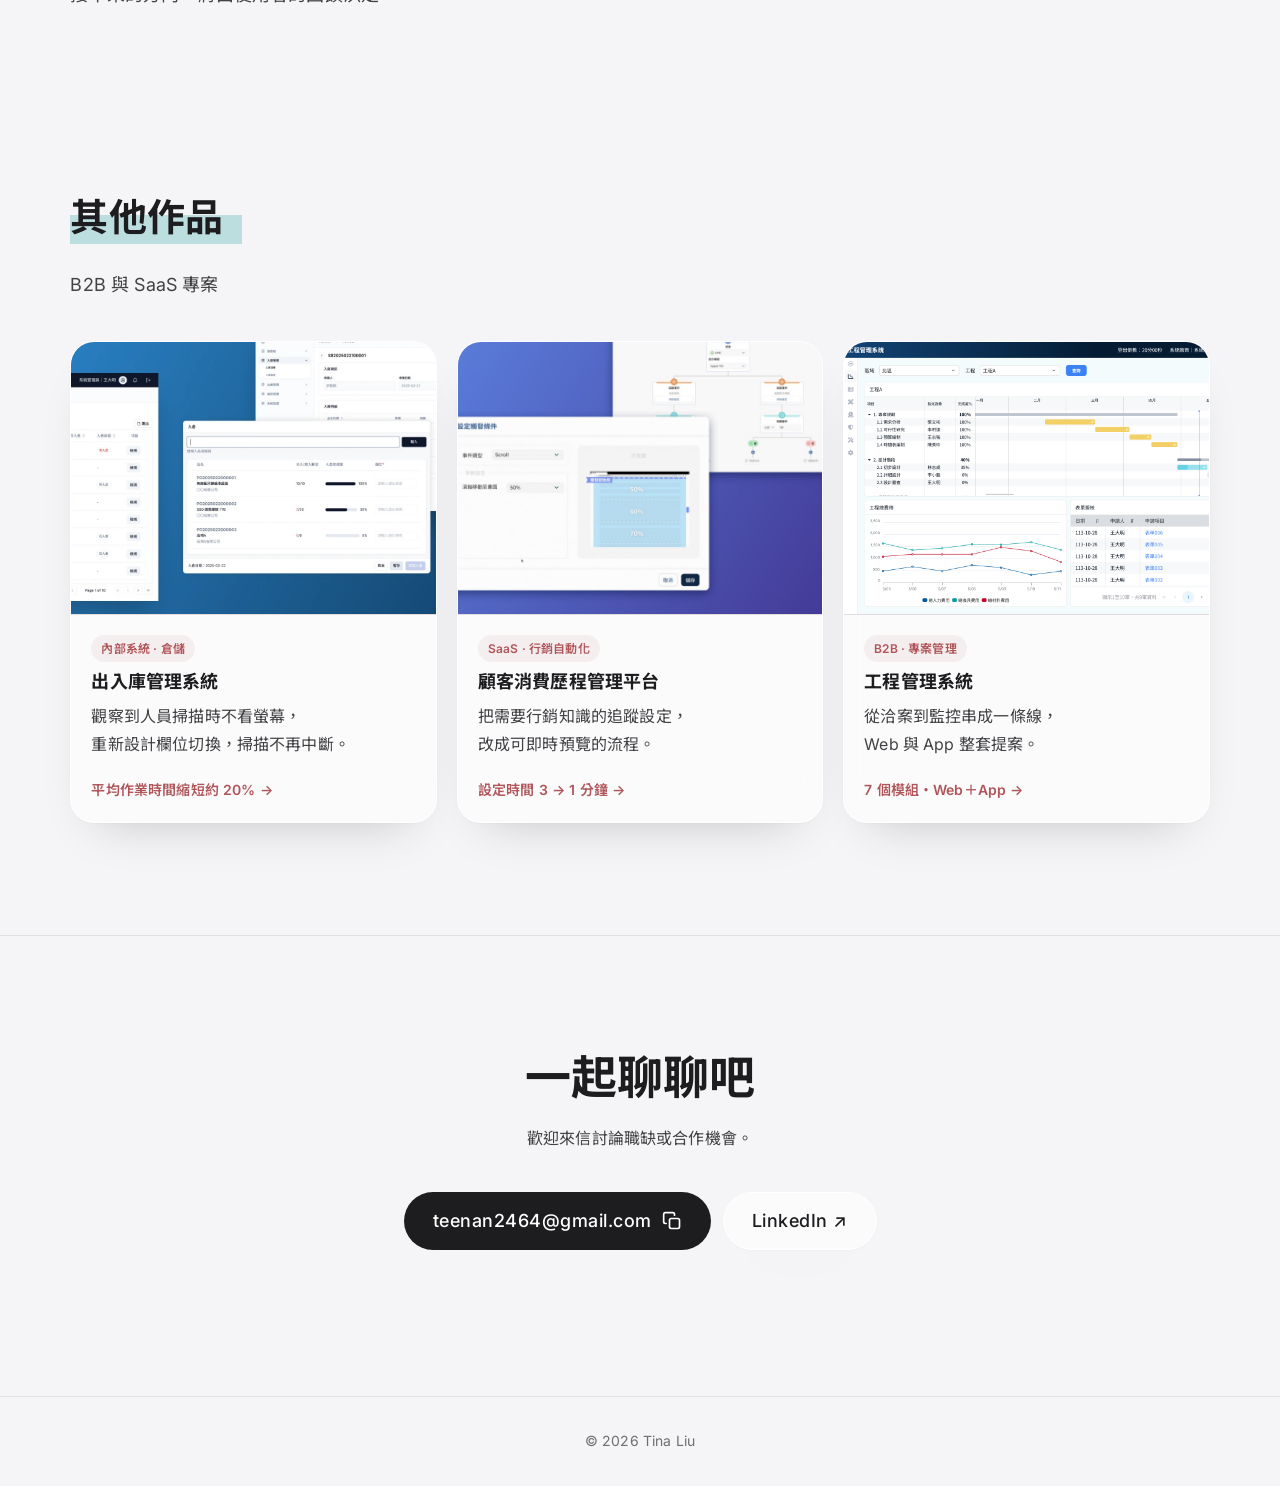
==== commit c1249dcd: "瀏覽統計改為只記錄從 LinkedIn 與 104 連結進站的訪客 Co-Authored-By: Claude Opus 5.5 <noreply@anthropic.com>" ====
--- a/index.html
+++ b/index.html
@@ -362,7 +362,6 @@
 
 <footer class="site-footer">© 2026 Tina Liu</footer>
 <script src="assets/site.js?v=20261124111243"></script>
-  <script data-goatcounter="https://tina-portfolio.goatcounter.com/count"
-          async src="//gc.zgo.at/count.js"></script>
+  <script src="assets/gc.js?v=20261124111243"></script>
 </body>
 </html>
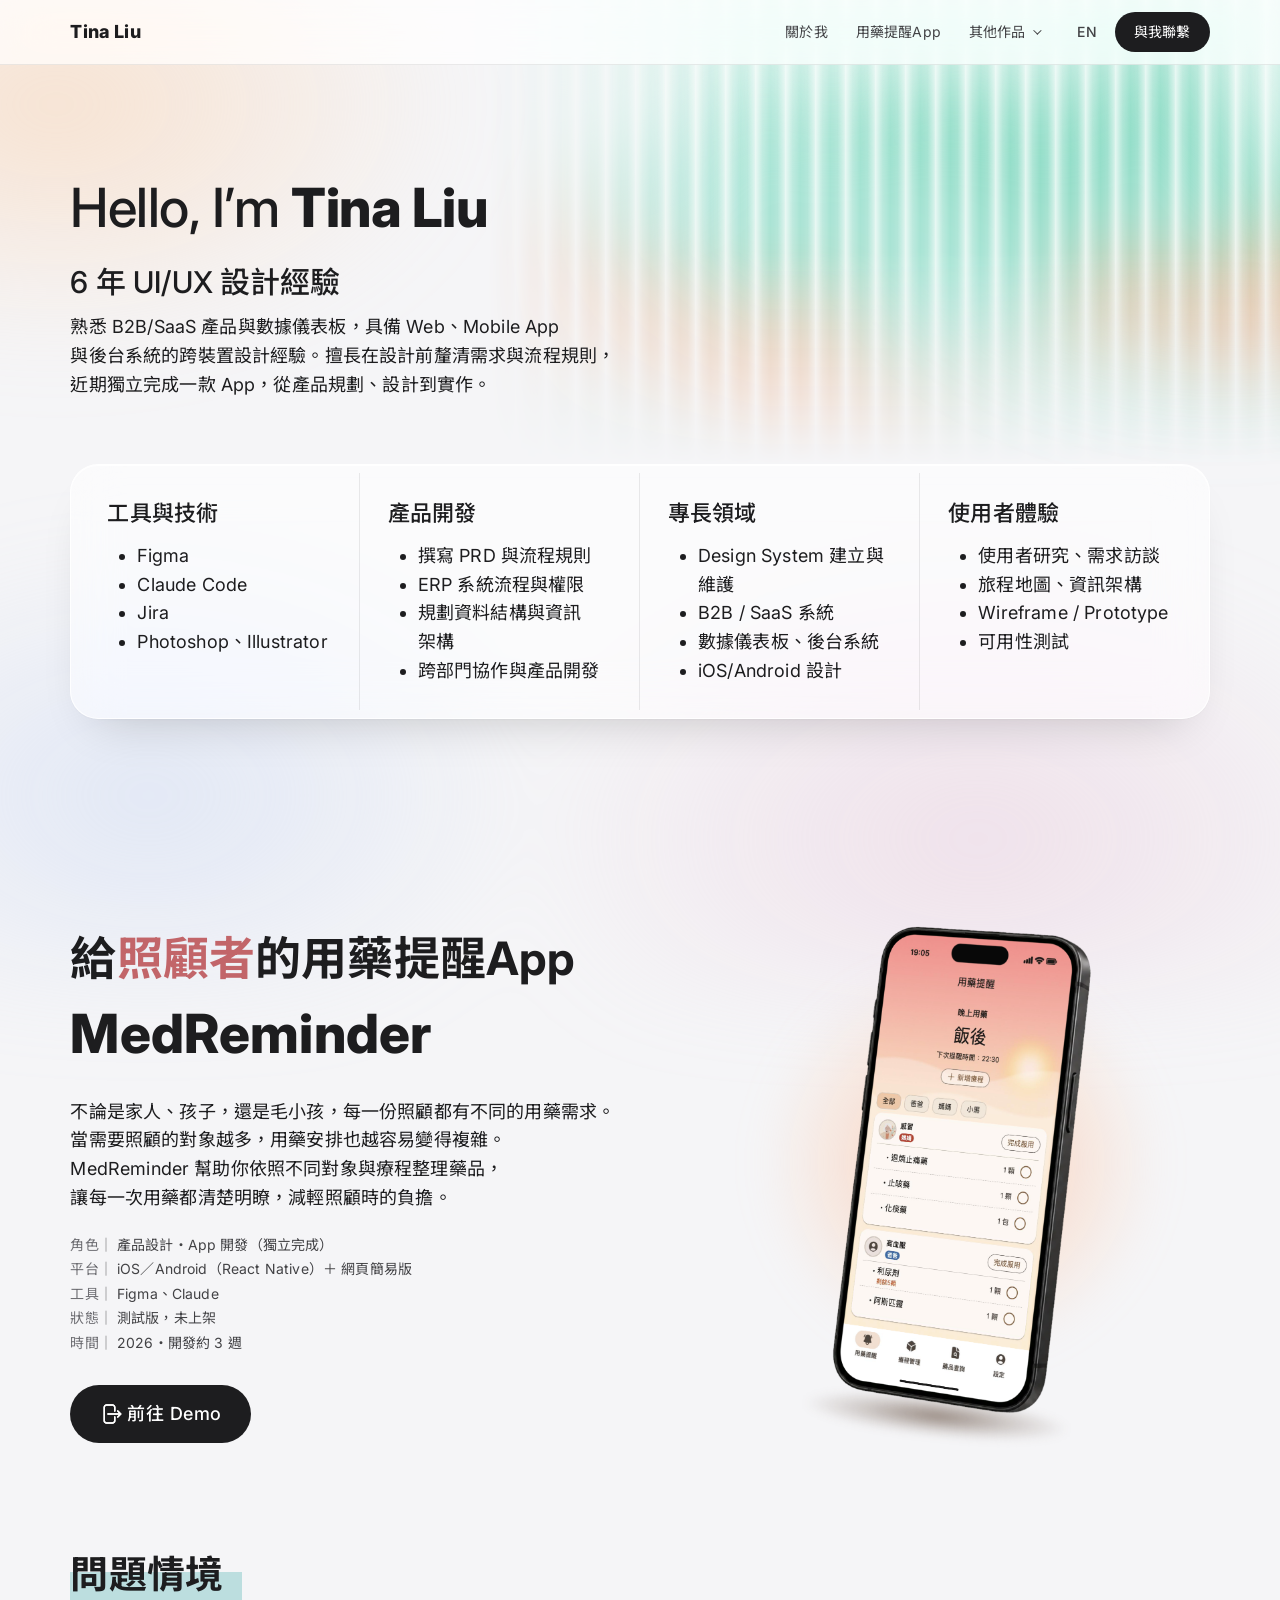
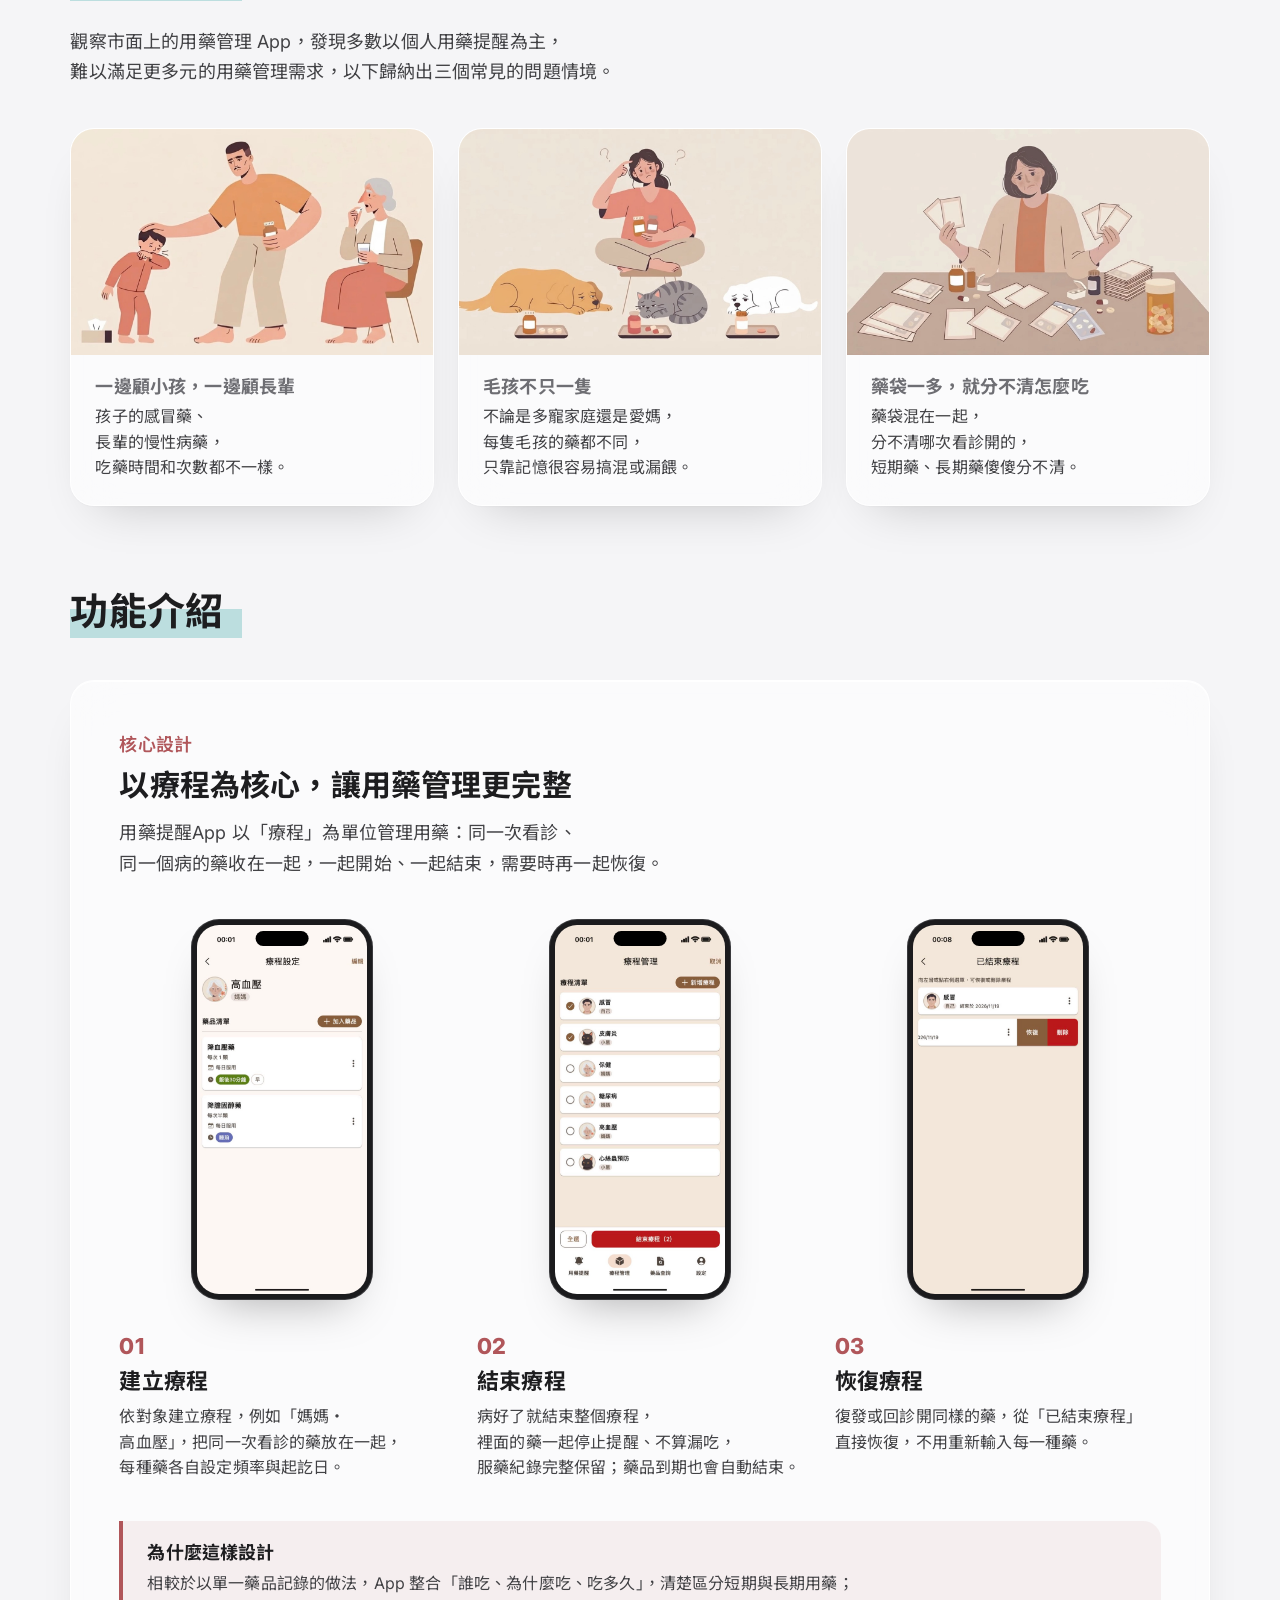
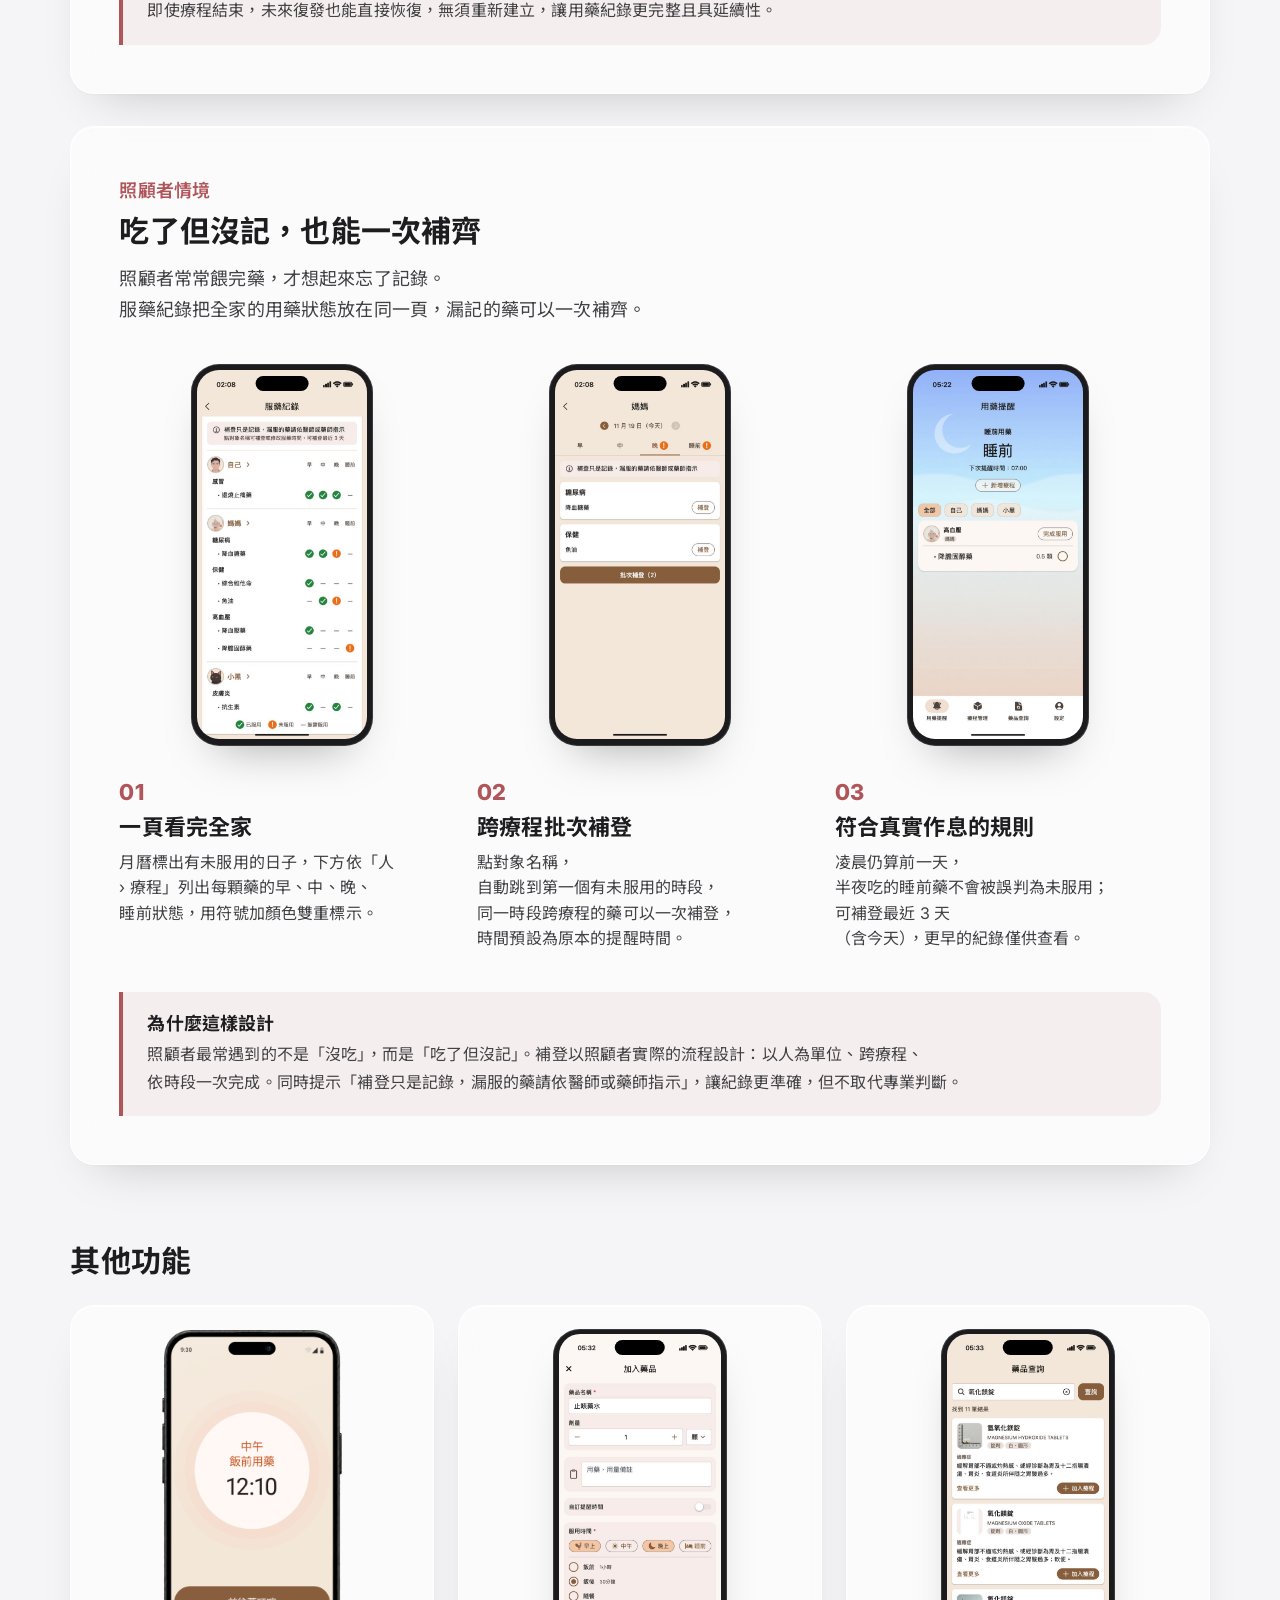
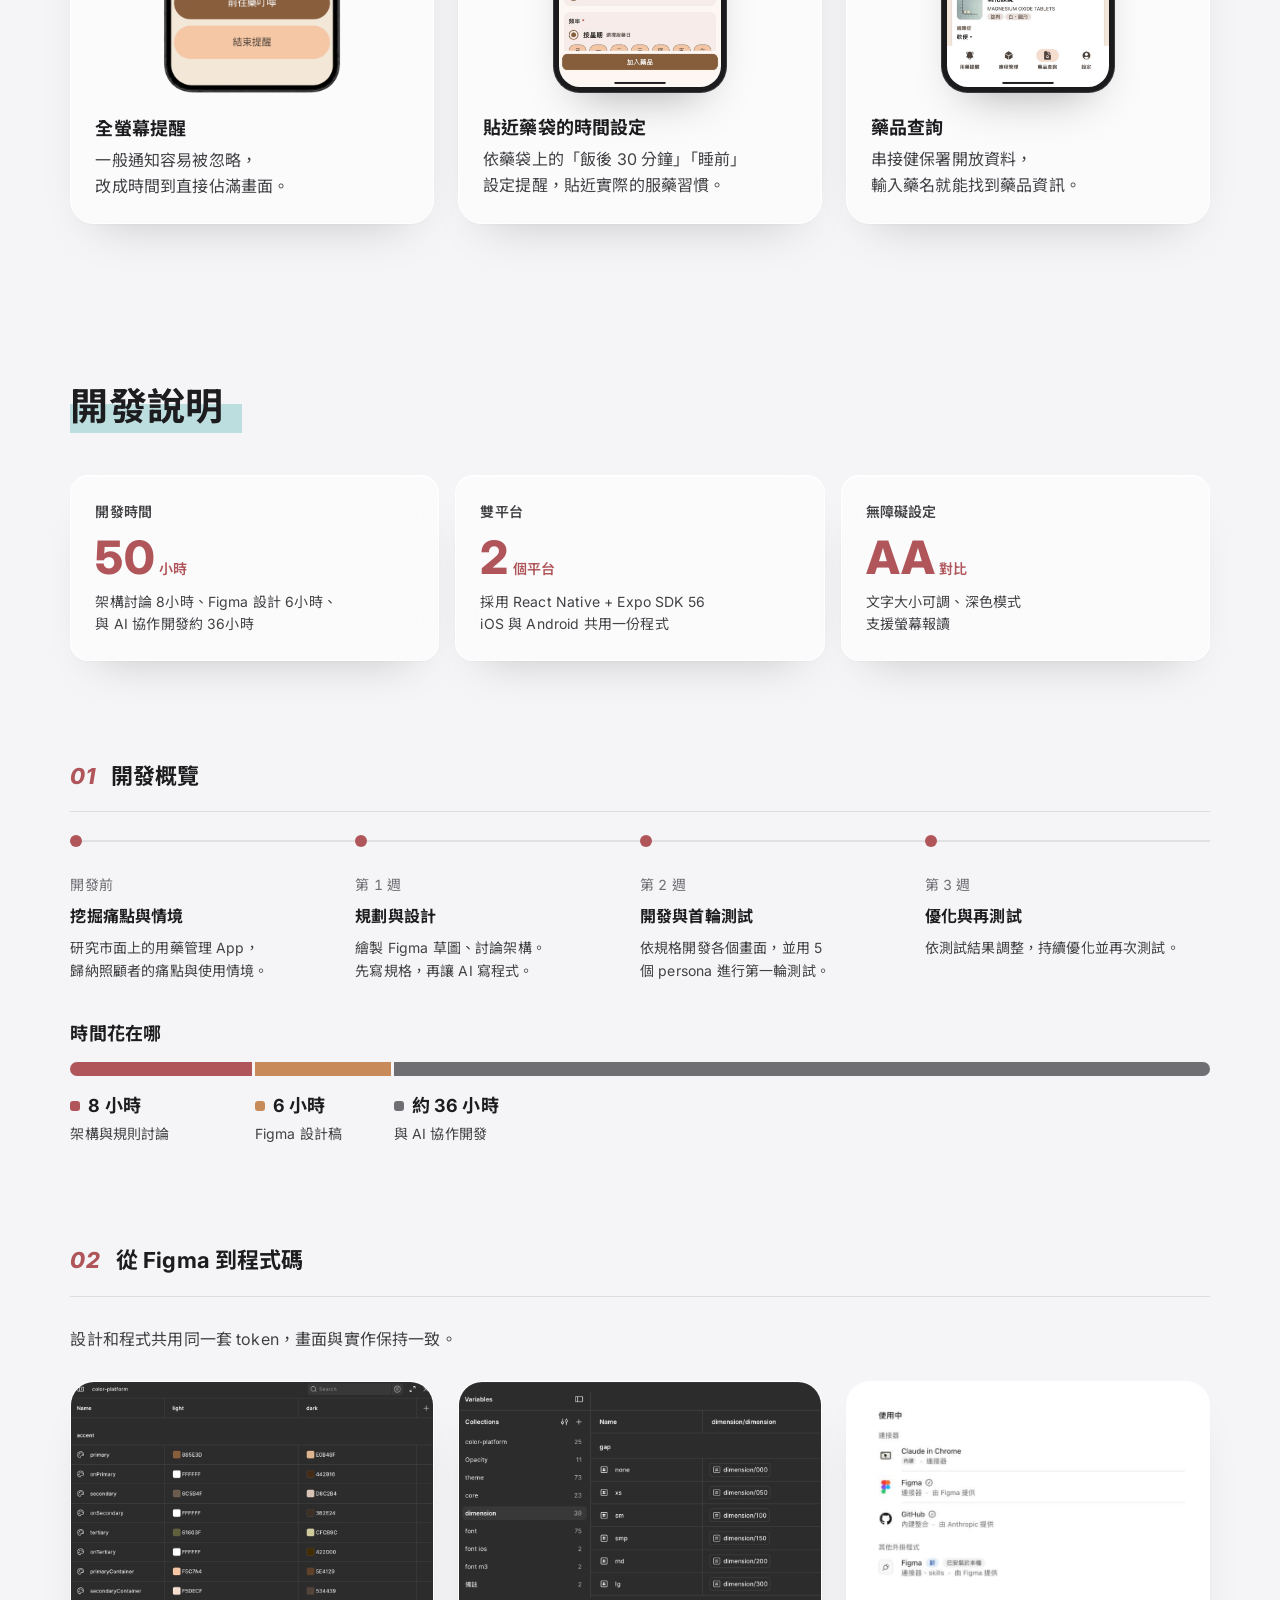
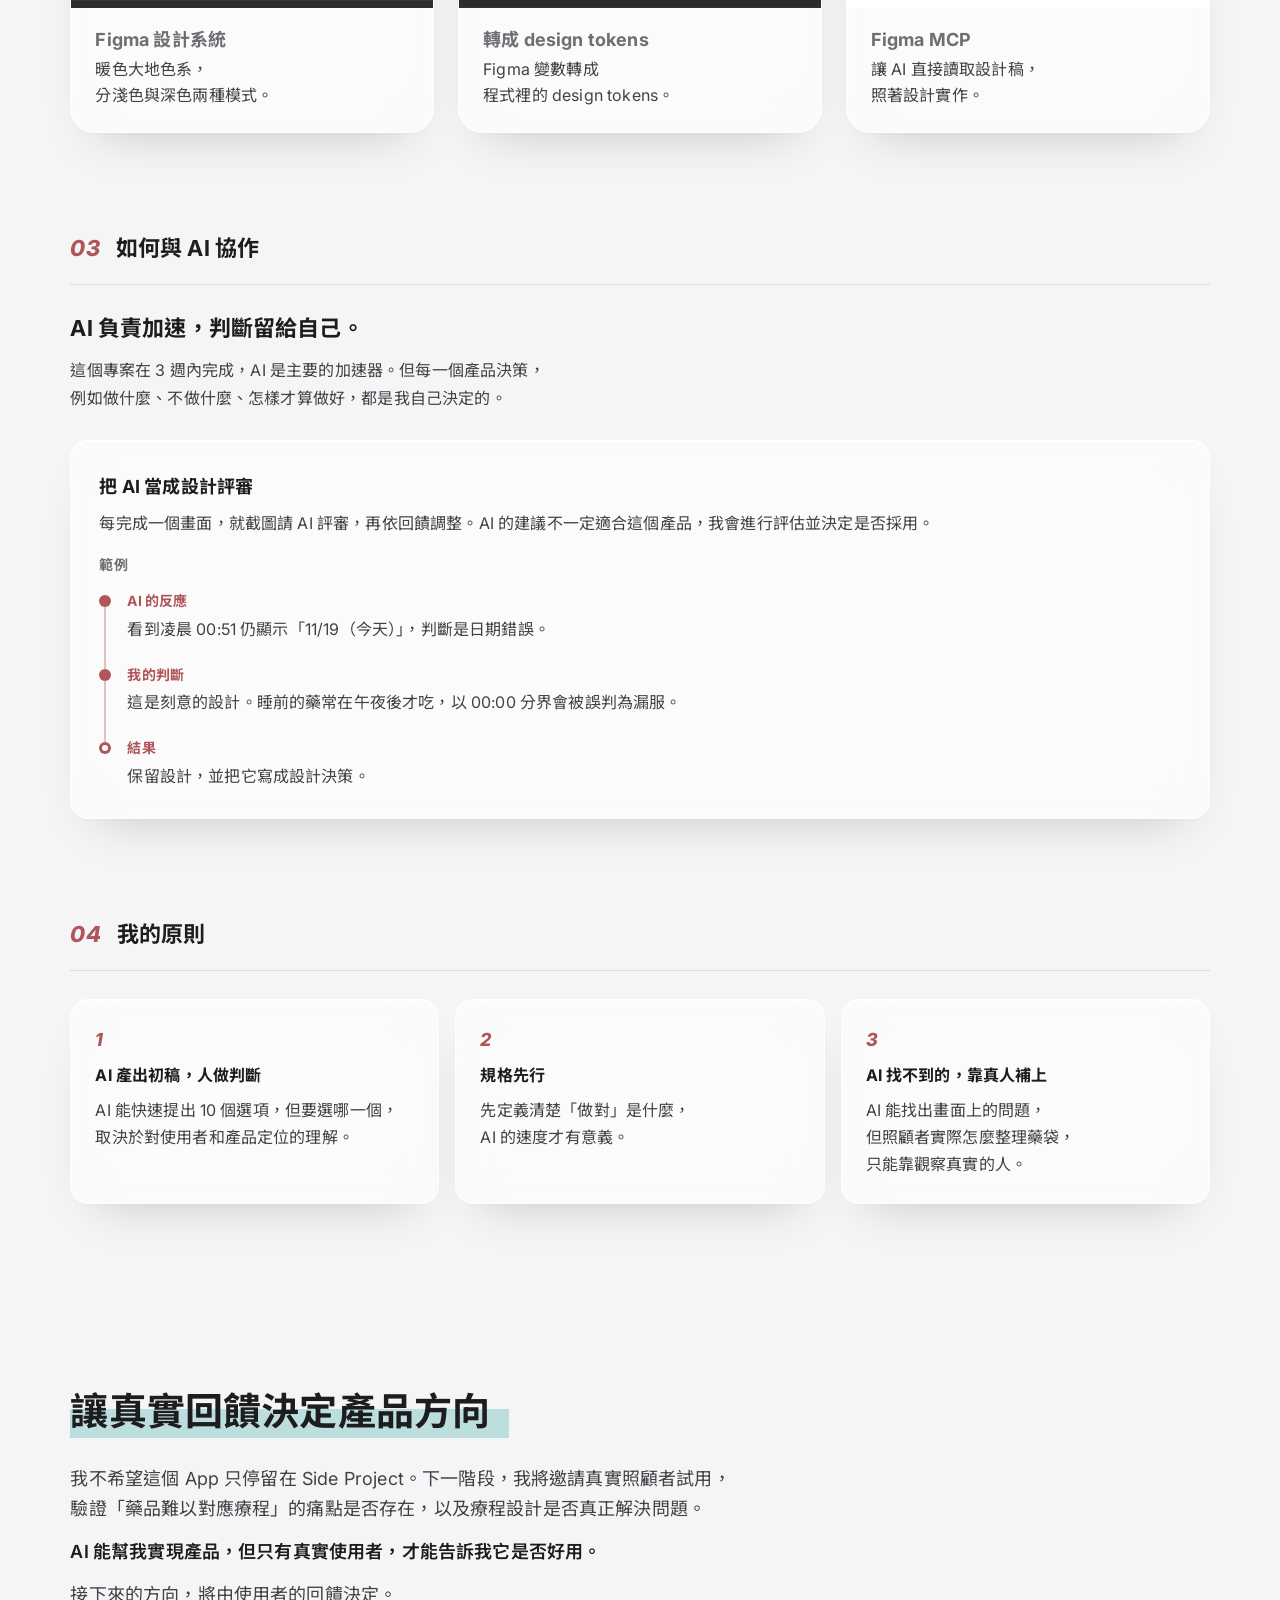
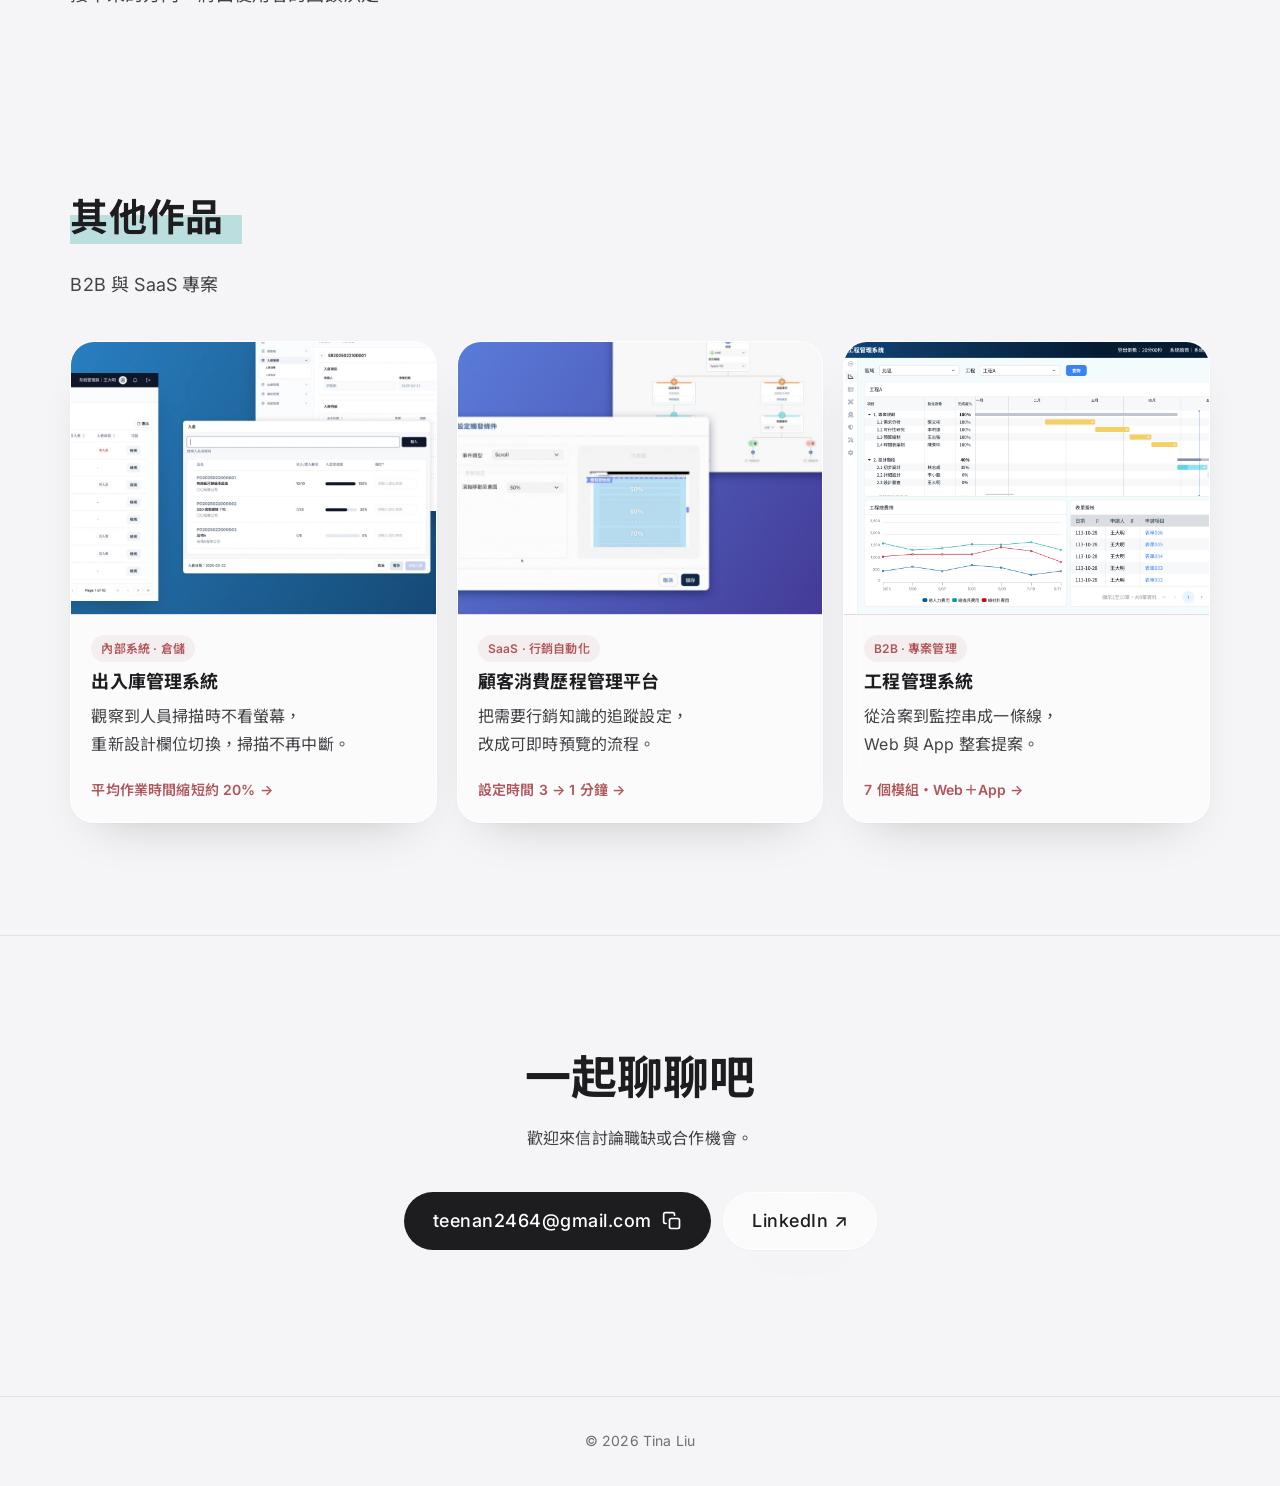
==== commit 42669329: "新增英文版作品集（首頁、三個作品頁、Demo 外框），中英頁面可互相切換 Co-Authored-By: Claude Opus 5.5 <noreply@anthropic.com>" ====
--- a/index.html
+++ b/index.html
@@ -5,10 +5,12 @@
   <meta name="viewport" content="width=device-width, initial-scale=1">
   <title>Tina Liu｜UI/UX Designer</title>
   <meta name="description" content="Tina Liu 的作品集：6 年 B2B、SaaS 與儀表板介面設計經驗，主打作品為與 AI 協作開發的用藥提醒App。">
+  <link rel="alternate" hreflang="zh-Hant" href="https://teenan2464-ui.github.io/portfolio/">
+  <link rel="alternate" hreflang="en" href="https://teenan2464-ui.github.io/portfolio/en/">
   <link rel="preconnect" href="https://fonts.googleapis.com">
   <link rel="preconnect" href="https://fonts.gstatic.com" crossorigin>
   <link href="https://fonts.googleapis.com/css2?family=Inter:ital,wght@0,400;0,500;0,600;0,700;0,800;1,800&family=Noto+Sans+TC:wght@400;500;600;700;800&display=swap" rel="stylesheet">
-  <link rel="stylesheet" href="assets/style.css?v=20261124111243">
+  <link rel="stylesheet" href="assets/style.css?v=20261124131421">
 </head>
 <body>
 
@@ -28,6 +30,7 @@
       </details>
     </nav>
     <div class="header-actions">
+      <a class="lang-switch" href="en/" lang="en" hreflang="en" aria-label="Switch to English">EN</a>
       <a class="btn btn-primary btn-sm" href="#contact">與我聯繫</a>
       <button class="nav-toggle" aria-label="開啟選單" aria-controls="nav" aria-expanded="false"><span></span><span></span></button>
     </div>
@@ -81,7 +84,7 @@
         <a class="btn btn-primary" href="work/demo.html"><img src="assets/img/ic-open.svg" width="24" height="24" alt="">前往 Demo</a>
       </div>
       <div class="project-mockup">
-        <img src="assets/img/mr-mockup.png?v=20261124111243" alt="用藥提醒App首頁：晚上用藥飯後時段，依療程列出媽媽與爸爸要吃的藥與劑量">
+        <img src="assets/img/mr-mockup.png?v=20261124131421" alt="用藥提醒App首頁：晚上用藥飯後時段，依療程列出媽媽與爸爸要吃的藥與劑量">
       </div>
     </div>
   </section>
@@ -93,15 +96,15 @@
       <p class="scenes-lead">觀察市面上的用藥管理 App，發現多數以個人用藥提醒為主，難以滿足更多元的用藥管理需求，以下歸納出三個常見的問題情境。</p>
       <div class="scene-list">
         <figure class="scene">
-          <div class="scene-art"><img src="assets/img/scene-1.jpg?v=20261124111243" width="1200" height="750" alt="爸爸一手摸著咳嗽的孩子、一手拿著藥瓶，一臉擔心；旁邊坐著的長輩正在吃藥" loading="lazy"></div>
+          <div class="scene-art"><img src="assets/img/scene-1.jpg?v=20261124131421" width="1200" height="750" alt="爸爸一手摸著咳嗽的孩子、一手拿著藥瓶，一臉擔心；旁邊坐著的長輩正在吃藥" loading="lazy"></div>
           <figcaption><h3>一邊顧小孩，一邊顧長輩</h3><p>孩子的感冒藥、<br>長輩的慢性病藥，<br>吃藥時間和次數都不一樣。</p></figcaption>
         </figure>
         <figure class="scene">
-          <div class="scene-art"><img src="assets/img/scene-2.jpg?v=20261124111243" width="1200" height="750" alt="照顧者盤腿坐著、拿著兩罐藥一臉困惑，前面趴著狗、貓和白狗，每隻前面各有一盤不同的藥" loading="lazy"></div>
+          <div class="scene-art"><img src="assets/img/scene-2.jpg?v=20261124131421" width="1200" height="750" alt="照顧者盤腿坐著、拿著兩罐藥一臉困惑，前面趴著狗、貓和白狗，每隻前面各有一盤不同的藥" loading="lazy"></div>
           <figcaption><h3>毛孩不只一隻</h3><p>不論是多寵家庭還是愛媽，<br>每隻毛孩的藥都不同，<br>只靠記憶很容易搞混或漏餵。</p></figcaption>
         </figure>
         <figure class="scene">
-          <div class="scene-art"><img src="assets/img/scene-3.jpg?v=20261124111243" width="1200" height="750" alt="照顧者兩手各拿著幾包藥袋一臉困擾，桌上散滿藥袋、藥罐和藥丸" loading="lazy"></div>
+          <div class="scene-art"><img src="assets/img/scene-3.jpg?v=20261124131421" width="1200" height="750" alt="照顧者兩手各拿著幾包藥袋一臉困擾，桌上散滿藥袋、藥罐和藥丸" loading="lazy"></div>
           <figcaption><h3>藥袋一多，就分不清怎麼吃</h3><p>藥袋混在一起，<br>分不清哪次看診開的，<br>短期藥、長期藥傻傻分不清。</p></figcaption>
         </figure>
       </div>
@@ -119,7 +122,7 @@
         <p class="highlights-lead">用藥提醒App 以「療程」為單位管理用藥：同一次看診、同一個病的藥收在一起，一起開始、一起結束，需要時再一起恢復。</p>
         <ol class="core-steps">
           <li class="core-step">
-            <div class="core-shots"><div class="phone"><img src="assets/img/mr-core-1.jpg?v=20261124111243" width="600" height="1304" alt="療程設定：媽媽的高血壓療程，底下有降血壓藥與降膽固醇藥" loading="lazy"><span class="phone-island"></span></div></div>
+            <div class="core-shots"><div class="phone"><img src="assets/img/mr-core-1.jpg?v=20261124131421" width="600" height="1304" alt="療程設定：媽媽的高血壓療程，底下有降血壓藥與降膽固醇藥" loading="lazy"><span class="phone-island"></span></div></div>
             <div class="core-text">
               <p class="core-num">01</p>
               <h4>建立療程</h4>
@@ -127,7 +130,7 @@
             </div>
           </li>
           <li class="core-step">
-            <div class="core-shots"><div class="phone"><img src="assets/img/mr-core-2.jpg?v=20261124111243" width="600" height="1304" alt="療程管理多選：勾選感冒與皮膚炎，按結束療程" loading="lazy"><span class="phone-island"></span></div></div>
+            <div class="core-shots"><div class="phone"><img src="assets/img/mr-core-2.jpg?v=20261124131421" width="600" height="1304" alt="療程管理多選：勾選感冒與皮膚炎，按結束療程" loading="lazy"><span class="phone-island"></span></div></div>
             <div class="core-text">
               <p class="core-num">02</p>
               <h4>結束療程</h4>
@@ -135,7 +138,7 @@
             </div>
           </li>
           <li class="core-step">
-            <div class="core-shots"><div class="phone"><img src="assets/img/mr-core-3.jpg?v=20261124111243" width="600" height="1304" alt="已結束療程：感冒與皮膚炎，皮膚炎向左滑出恢復與刪除" loading="lazy"><span class="phone-island"></span></div></div>
+            <div class="core-shots"><div class="phone"><img src="assets/img/mr-core-3.jpg?v=20261124131421" width="600" height="1304" alt="已結束療程：感冒與皮膚炎，皮膚炎向左滑出恢復與刪除" loading="lazy"><span class="phone-island"></span></div></div>
             <div class="core-text">
               <p class="core-num">03</p>
               <h4>恢復療程</h4>
@@ -155,7 +158,7 @@
         <p class="highlights-lead">照顧者常常餵完藥，才想起來忘了記錄。服藥紀錄把全家的用藥狀態放在同一頁，漏記的藥可以一次補齊。</p>
         <ol class="core-steps">
           <li class="core-step">
-            <div class="core-shots"><div class="phone"><img src="assets/img/mr-rec-1.jpg?v=20261124111243" width="600" height="1304" alt="服藥紀錄：自己、媽媽、小黑依療程列出早中晚睡前的服藥狀態，未服用以驚嘆號標示" loading="lazy"><span class="phone-island"></span></div></div>
+            <div class="core-shots"><div class="phone"><img src="assets/img/mr-rec-1.jpg?v=20261124131421" width="600" height="1304" alt="服藥紀錄：自己、媽媽、小黑依療程列出早中晚睡前的服藥狀態，未服用以驚嘆號標示" loading="lazy"><span class="phone-island"></span></div></div>
             <div class="core-text">
               <p class="core-num">01</p>
               <h4>一頁看完全家</h4>
@@ -163,7 +166,7 @@
             </div>
           </li>
           <li class="core-step">
-            <div class="core-shots"><div class="phone"><img src="assets/img/mr-rec-2.jpg?v=20261124111243" width="600" height="1304" alt="補登清單：媽媽晚上的糖尿病與保健兩個療程放在一起，可按批次補登一次完成" loading="lazy"><span class="phone-island"></span></div></div>
+            <div class="core-shots"><div class="phone"><img src="assets/img/mr-rec-2.jpg?v=20261124131421" width="600" height="1304" alt="補登清單：媽媽晚上的糖尿病與保健兩個療程放在一起，可按批次補登一次完成" loading="lazy"><span class="phone-island"></span></div></div>
             <div class="core-text">
               <p class="core-num">02</p>
               <h4>跨療程批次補登</h4>
@@ -171,7 +174,7 @@
             </div>
           </li>
           <li class="core-step">
-            <div class="core-shots"><div class="phone"><img src="assets/img/mr-rec-3.jpg?v=20261124111243" width="600" height="1304" alt="清晨 5:22 的首頁仍顯示睡前時段，媽媽的降膽固醇藥 0.5 顆尚未勾選" loading="lazy"><span class="phone-island"></span></div></div>
+            <div class="core-shots"><div class="phone"><img src="assets/img/mr-rec-3.jpg?v=20261124131421" width="600" height="1304" alt="清晨 5:22 的首頁仍顯示睡前時段，媽媽的降膽固醇藥 0.5 顆尚未勾選" loading="lazy"><span class="phone-island"></span></div></div>
             <div class="core-text">
               <p class="core-num">03</p>
               <h4>符合真實作息的規則</h4>
@@ -245,15 +248,15 @@
         <p class="chapter-lead">設計和程式共用同一套 token，畫面與實作保持一致。</p>
         <div class="scene-list">
           <figure class="scene">
-            <div class="scene-art"><img src="assets/img/dev-figma.jpg?v=20261124111243" width="1000" height="634" alt="Figma 的 color-platform 色票變數：primary、secondary 等顏色各有 light 與 dark 兩種值" loading="lazy"></div>
+            <div class="scene-art"><img src="assets/img/dev-figma.jpg?v=20261124131421" width="1000" height="634" alt="Figma 的 color-platform 色票變數：primary、secondary 等顏色各有 light 與 dark 兩種值" loading="lazy"></div>
             <figcaption><h4>Figma 設計系統</h4><p>暖色大地色系，<br>分淺色與深色兩種模式。</p></figcaption>
           </figure>
           <figure class="scene">
-            <div class="scene-art"><img src="assets/img/dev-tokens.jpg?v=20261124111243" width="1000" height="625" alt="Figma Variables 的 collections（color-platform、theme、dimension、font 等）與 dimension 的間距變數 none、xs、sm、smp、md、lg" loading="lazy"></div>
+            <div class="scene-art"><img src="assets/img/dev-tokens.jpg?v=20261124131421" width="1000" height="625" alt="Figma Variables 的 collections（color-platform、theme、dimension、font 等）與 dimension 的間距變數 none、xs、sm、smp、md、lg" loading="lazy"></div>
             <figcaption><h4>轉成 design tokens</h4><p>Figma 變數轉成<br>程式裡的 design tokens。</p></figcaption>
           </figure>
           <figure class="scene">
-            <div class="scene-art"><img src="assets/img/dev-mcp.jpg?v=20261124111243" width="784" height="484" alt="Claude 已啟用的連接器：Claude in Chrome、Figma、GitHub" loading="lazy"></div>
+            <div class="scene-art"><img src="assets/img/dev-mcp.jpg?v=20261124131421" width="784" height="484" alt="Claude 已啟用的連接器：Claude in Chrome、Figma、GitHub" loading="lazy"></div>
             <figcaption><h4>Figma MCP</h4><p>讓 AI 直接讀取設計稿，<br>照著設計實作。</p></figcaption>
           </figure>
         </div>
@@ -361,7 +364,7 @@
 </nav>
 
 <footer class="site-footer">© 2026 Tina Liu</footer>
-<script src="assets/site.js?v=20261124111243"></script>
-  <script src="assets/gc.js?v=20261124111243"></script>
+<script src="assets/site.js?v=20261124131421"></script>
+  <script src="assets/gc.js?v=20261124131421"></script>
 </body>
 </html>
--- a/assets/style.css
+++ b/assets/style.css
@@ -1109,3 +1109,10 @@
 .chapter .kpis-gain { margin-top: 24px; }
 .kpis-gain .kpi-label { display: flex; align-items: center; gap: 8px; }
 .gain-icon { flex: none; display: grid; place-items: center; width: 22px; height: 22px; border-radius: 50%; background: #16A34A; }
+
+/* 中英切換、英文版 Demo 說明 */
+.lang-switch { display: inline-flex; align-items: center; height: 40px; padding: 0 6px; color: var(--ink-2, var(--ink)); font-size: var(--fs-small); font-weight: 500; text-decoration: none; }
+.lang-switch:hover { color: var(--ink); text-decoration: underline; text-underline-offset: 4px; }
+.demo-note { margin: 12px 0 0; color: var(--ink-3, var(--ink)); font-size: var(--fs-small); }
+/* 英文版的示範畫面改用英文字型（中文字型會把英文引號排成全形） */
+html[lang="en"] .whd-stage, html[lang="en"] .cjd-stage { font-family: "Inter", "Noto Sans TC", sans-serif; }
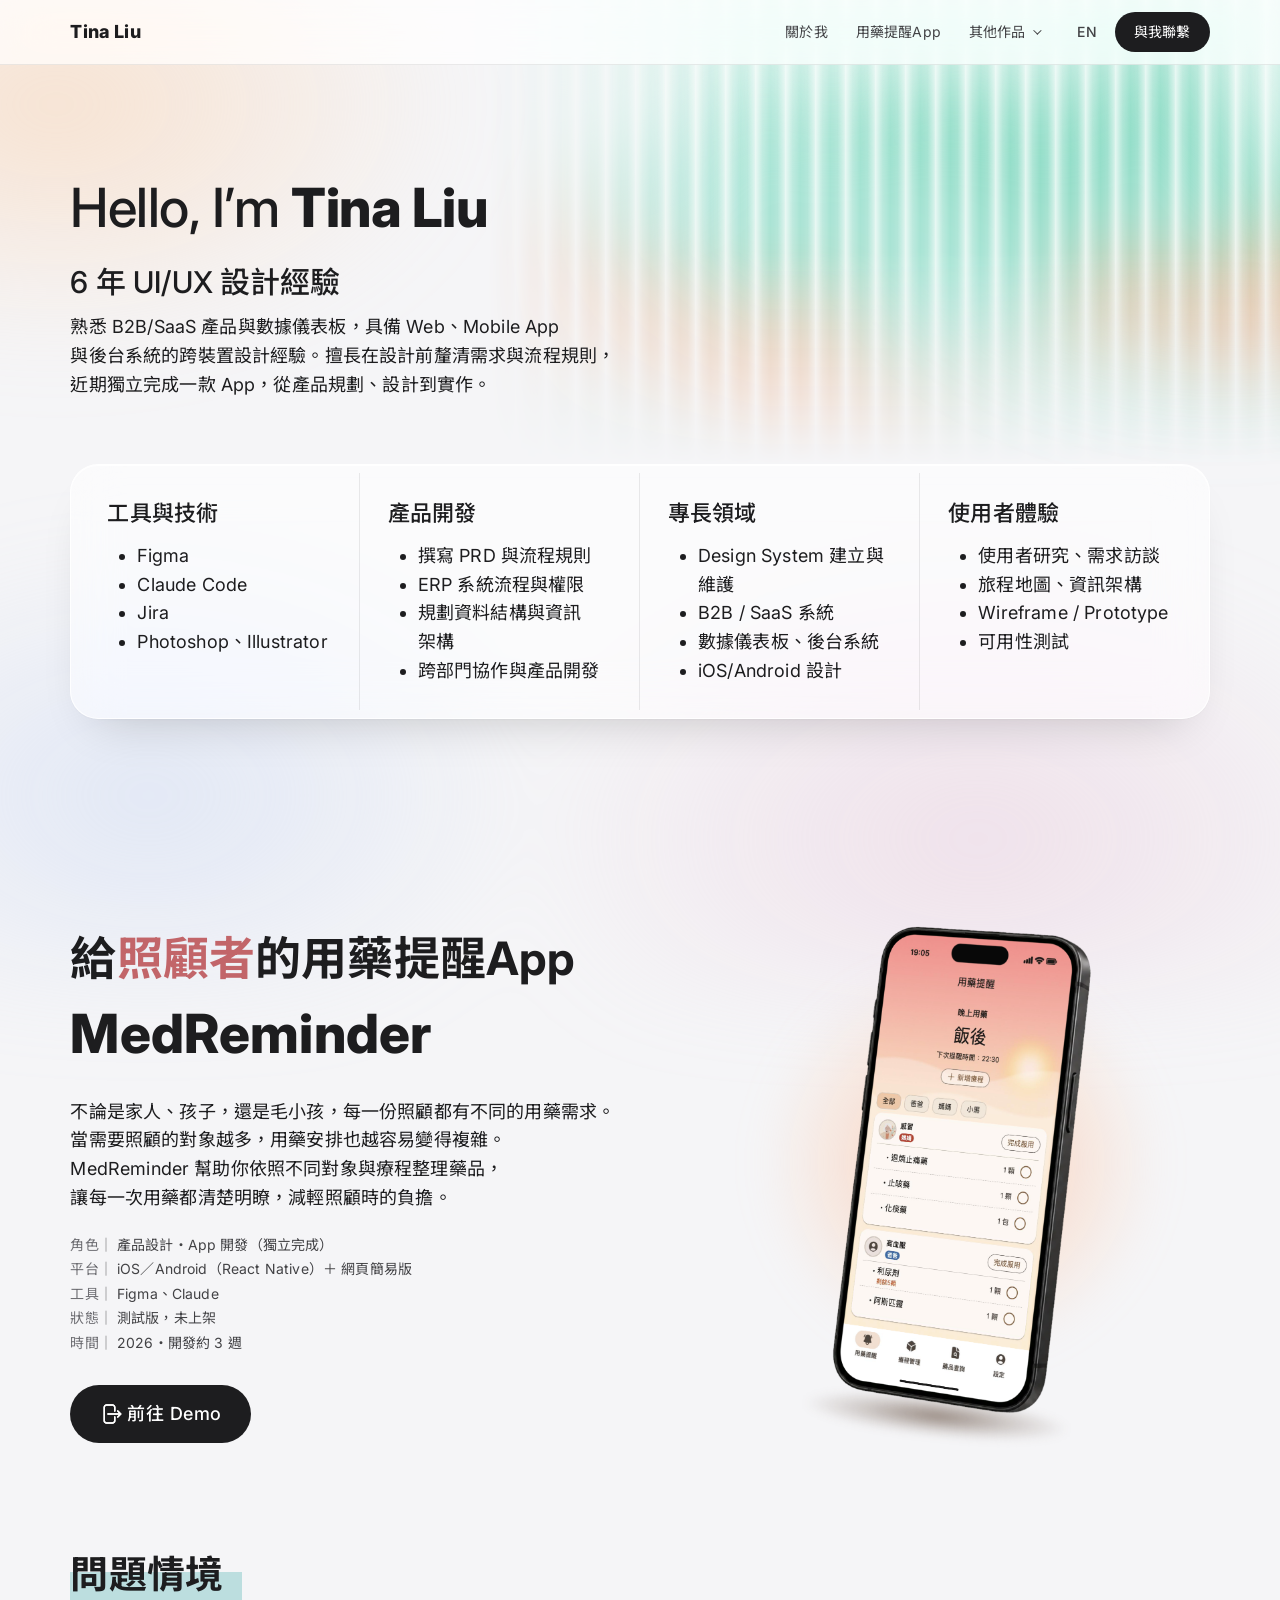
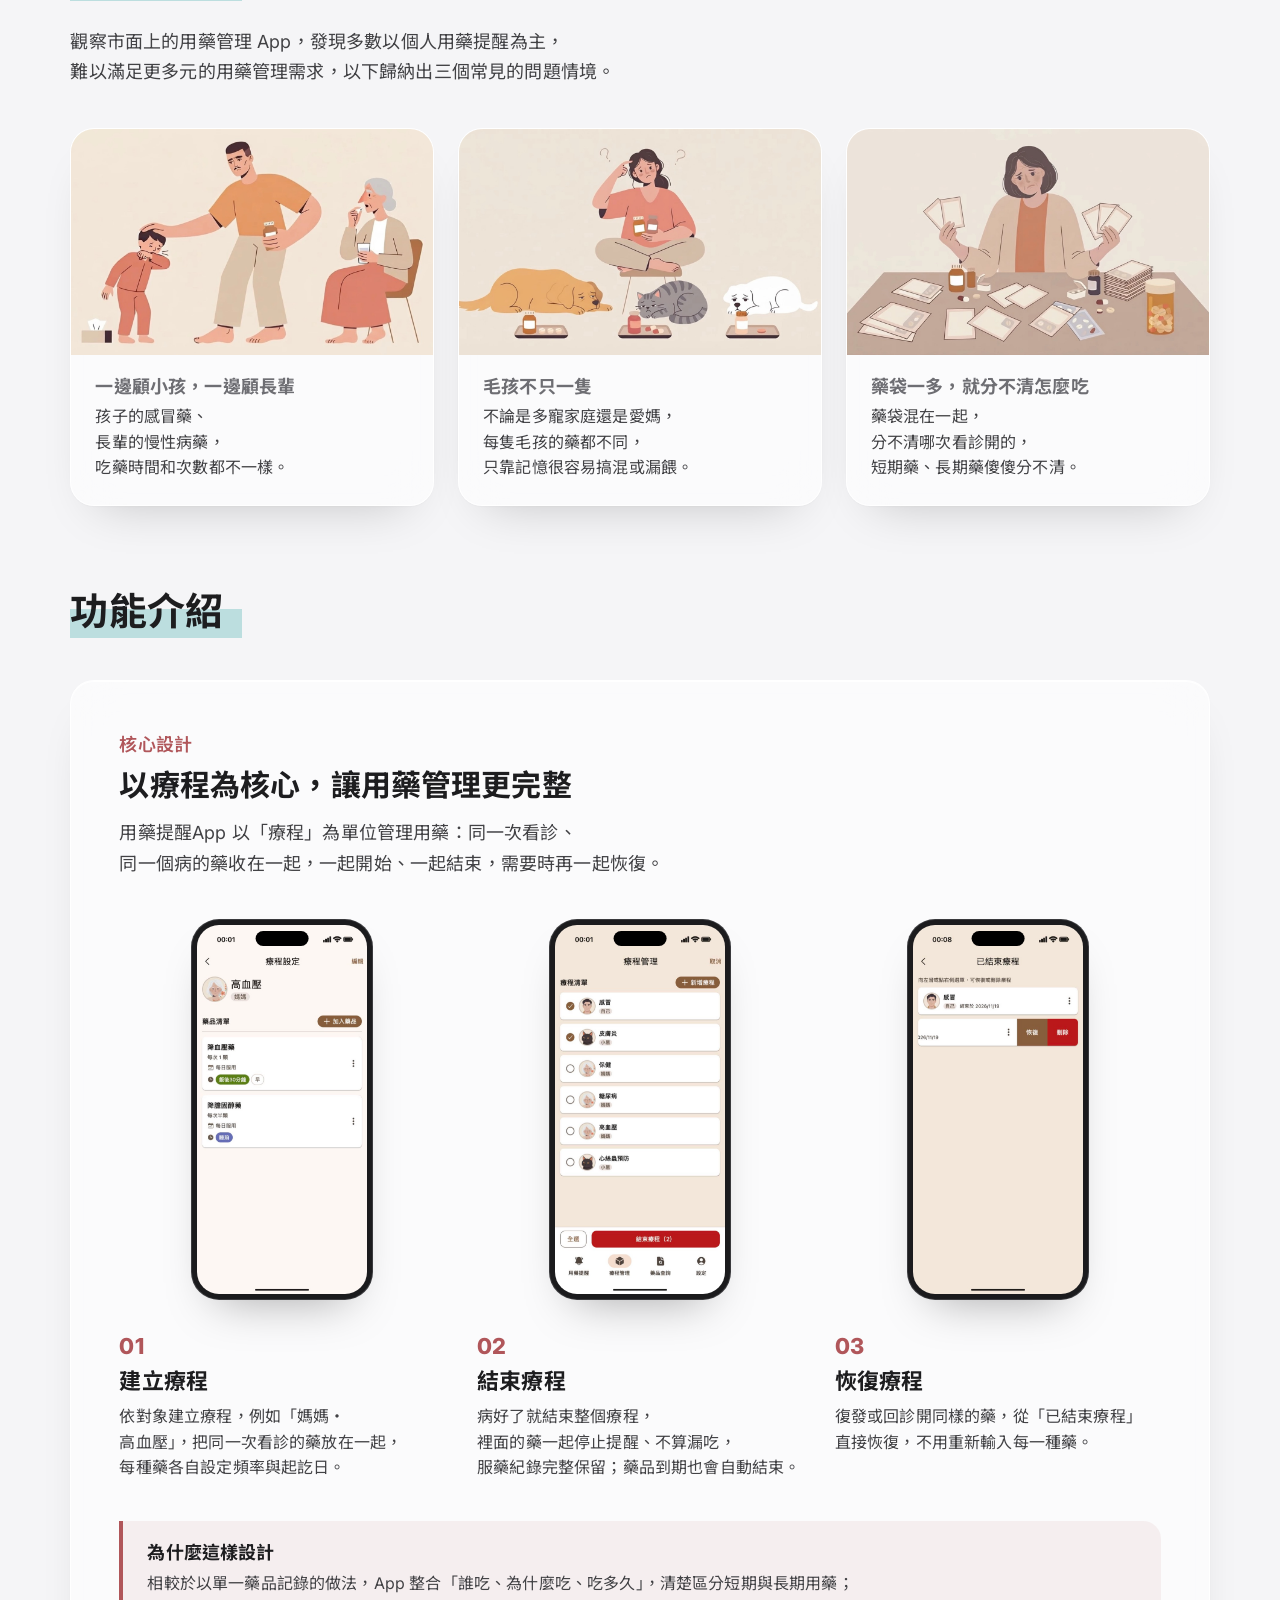
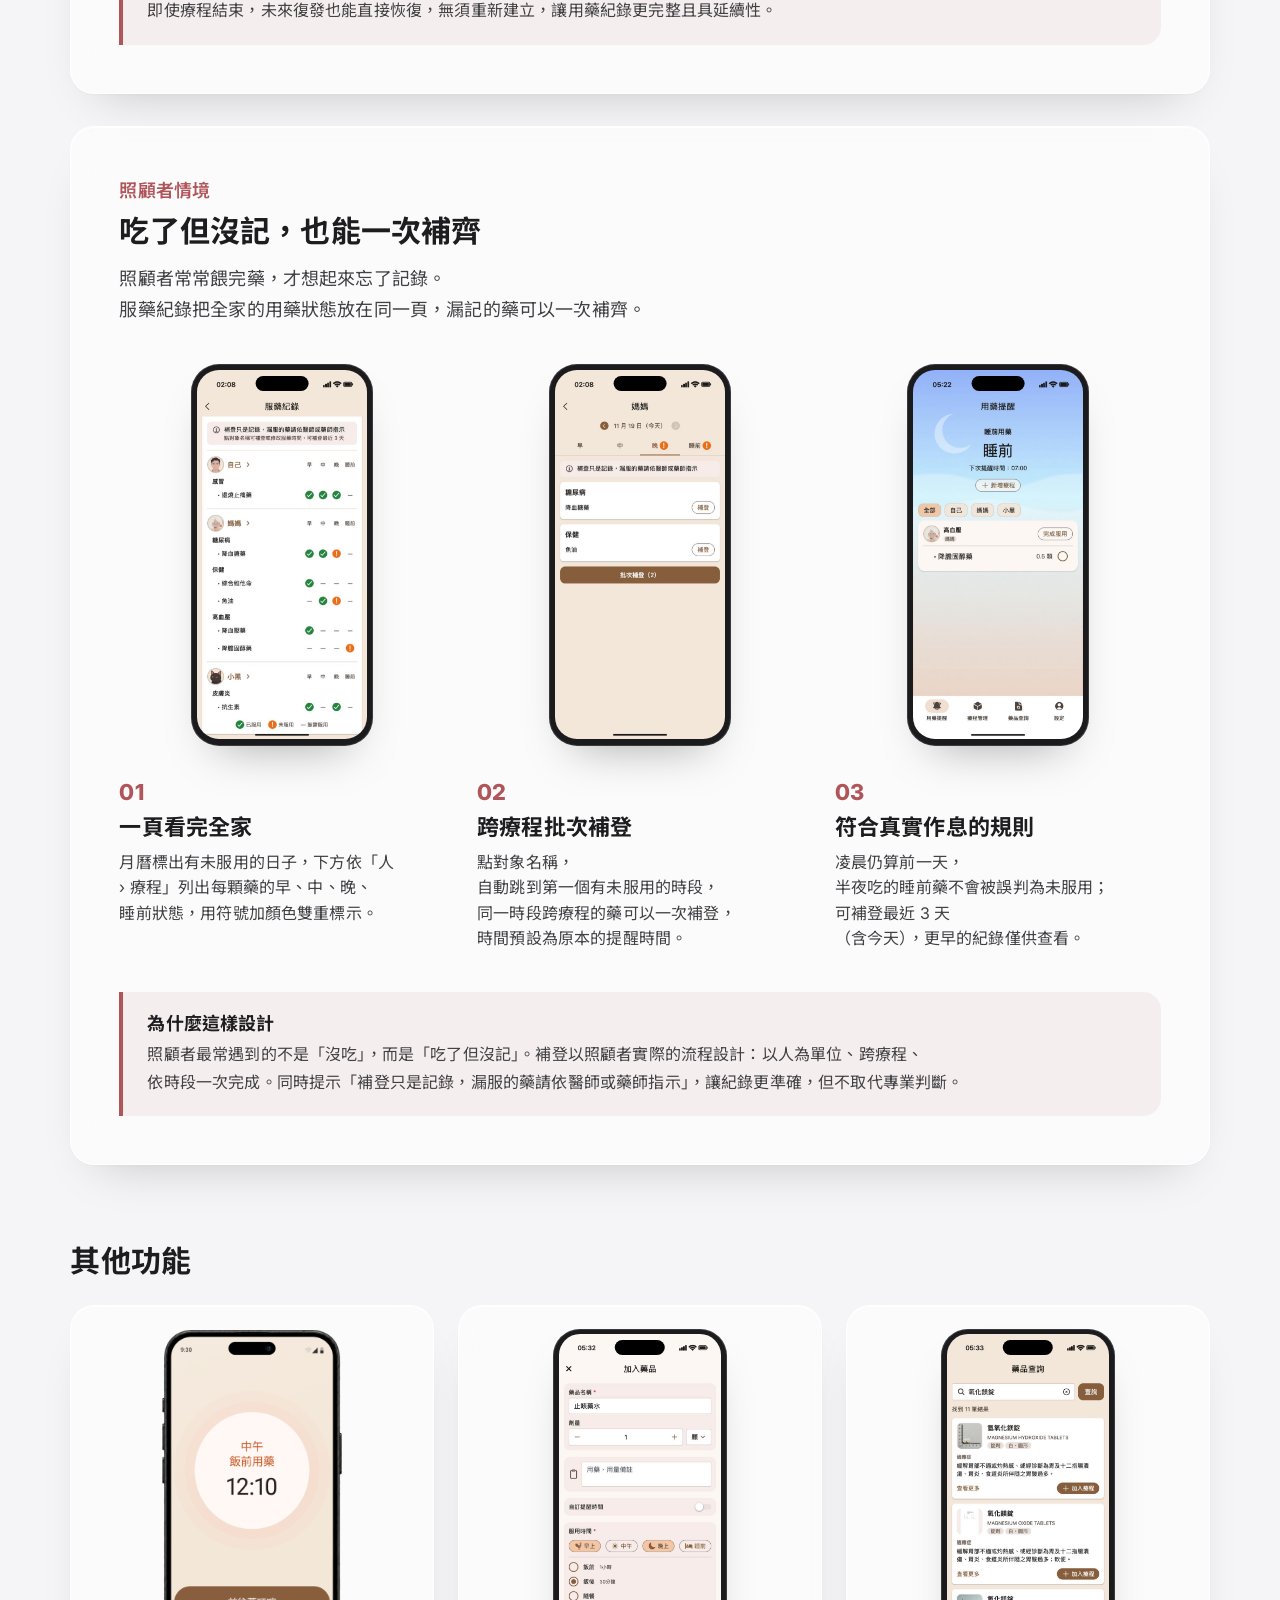
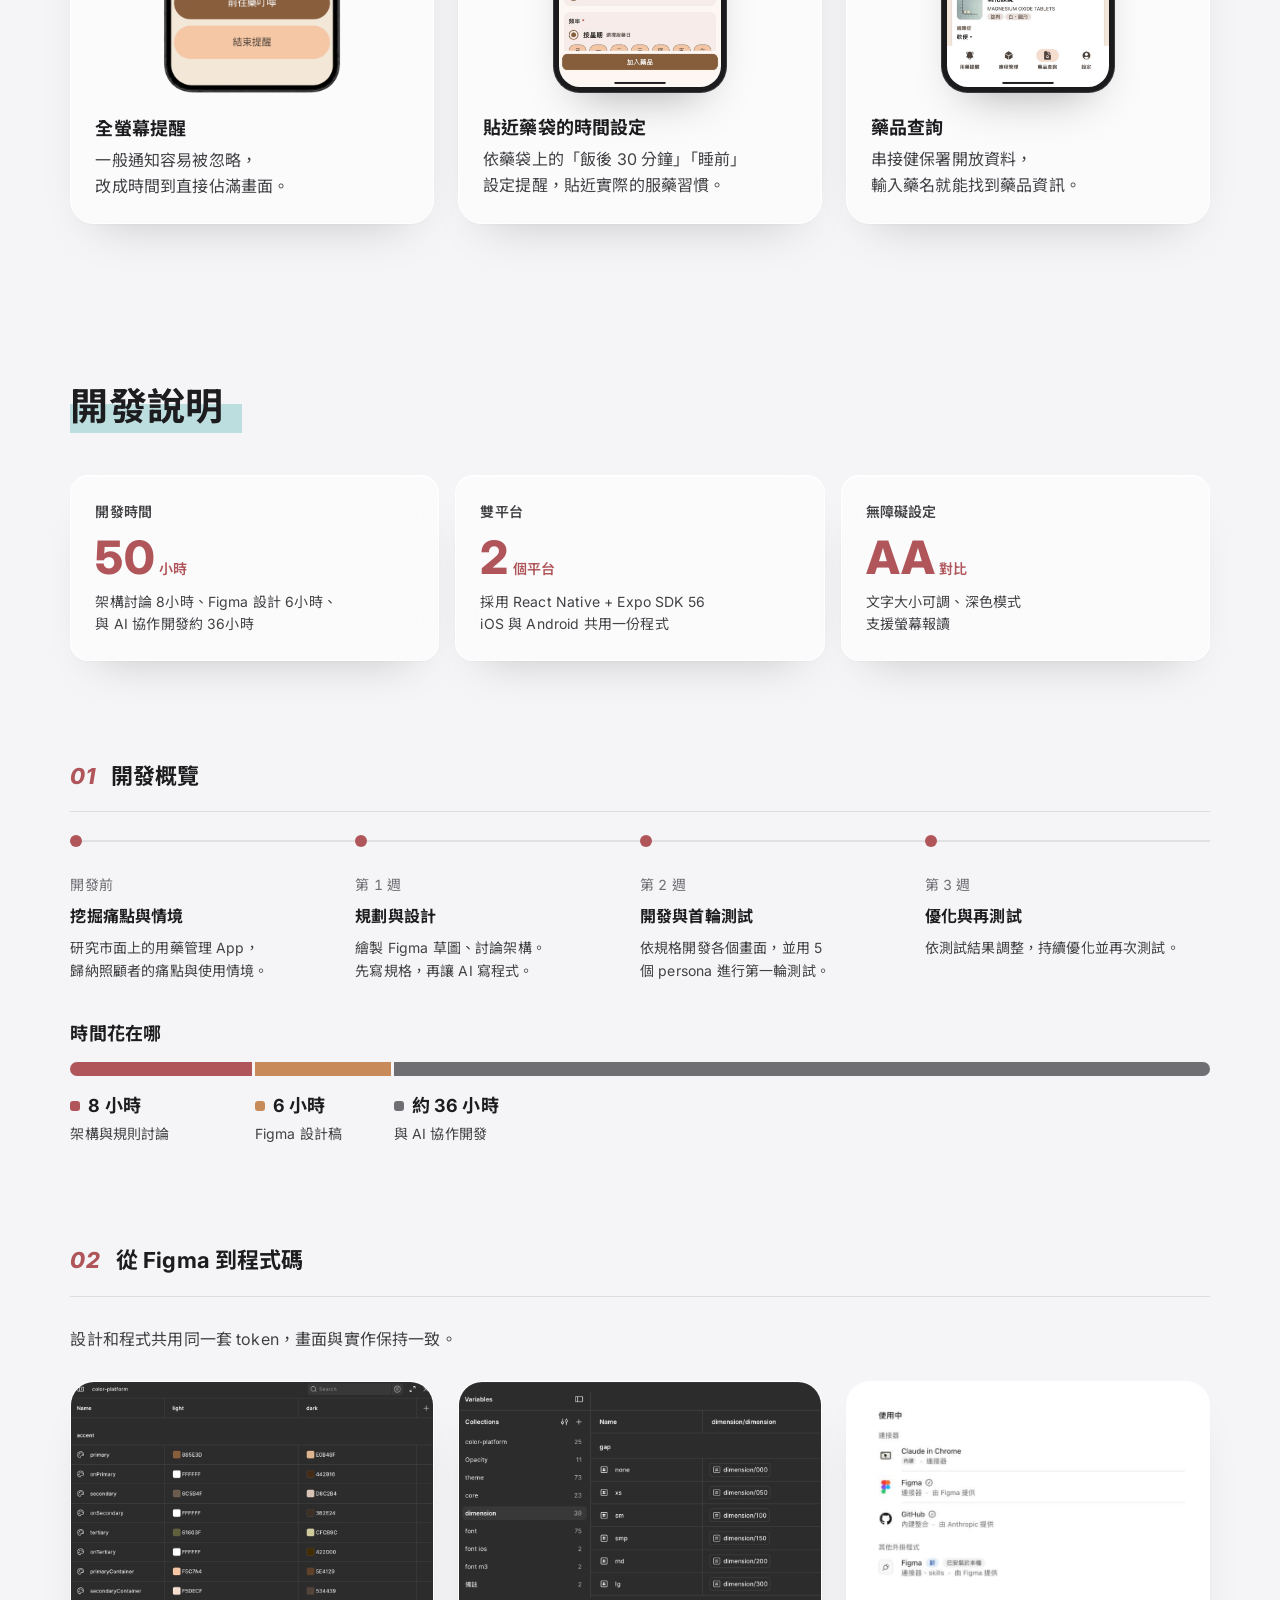
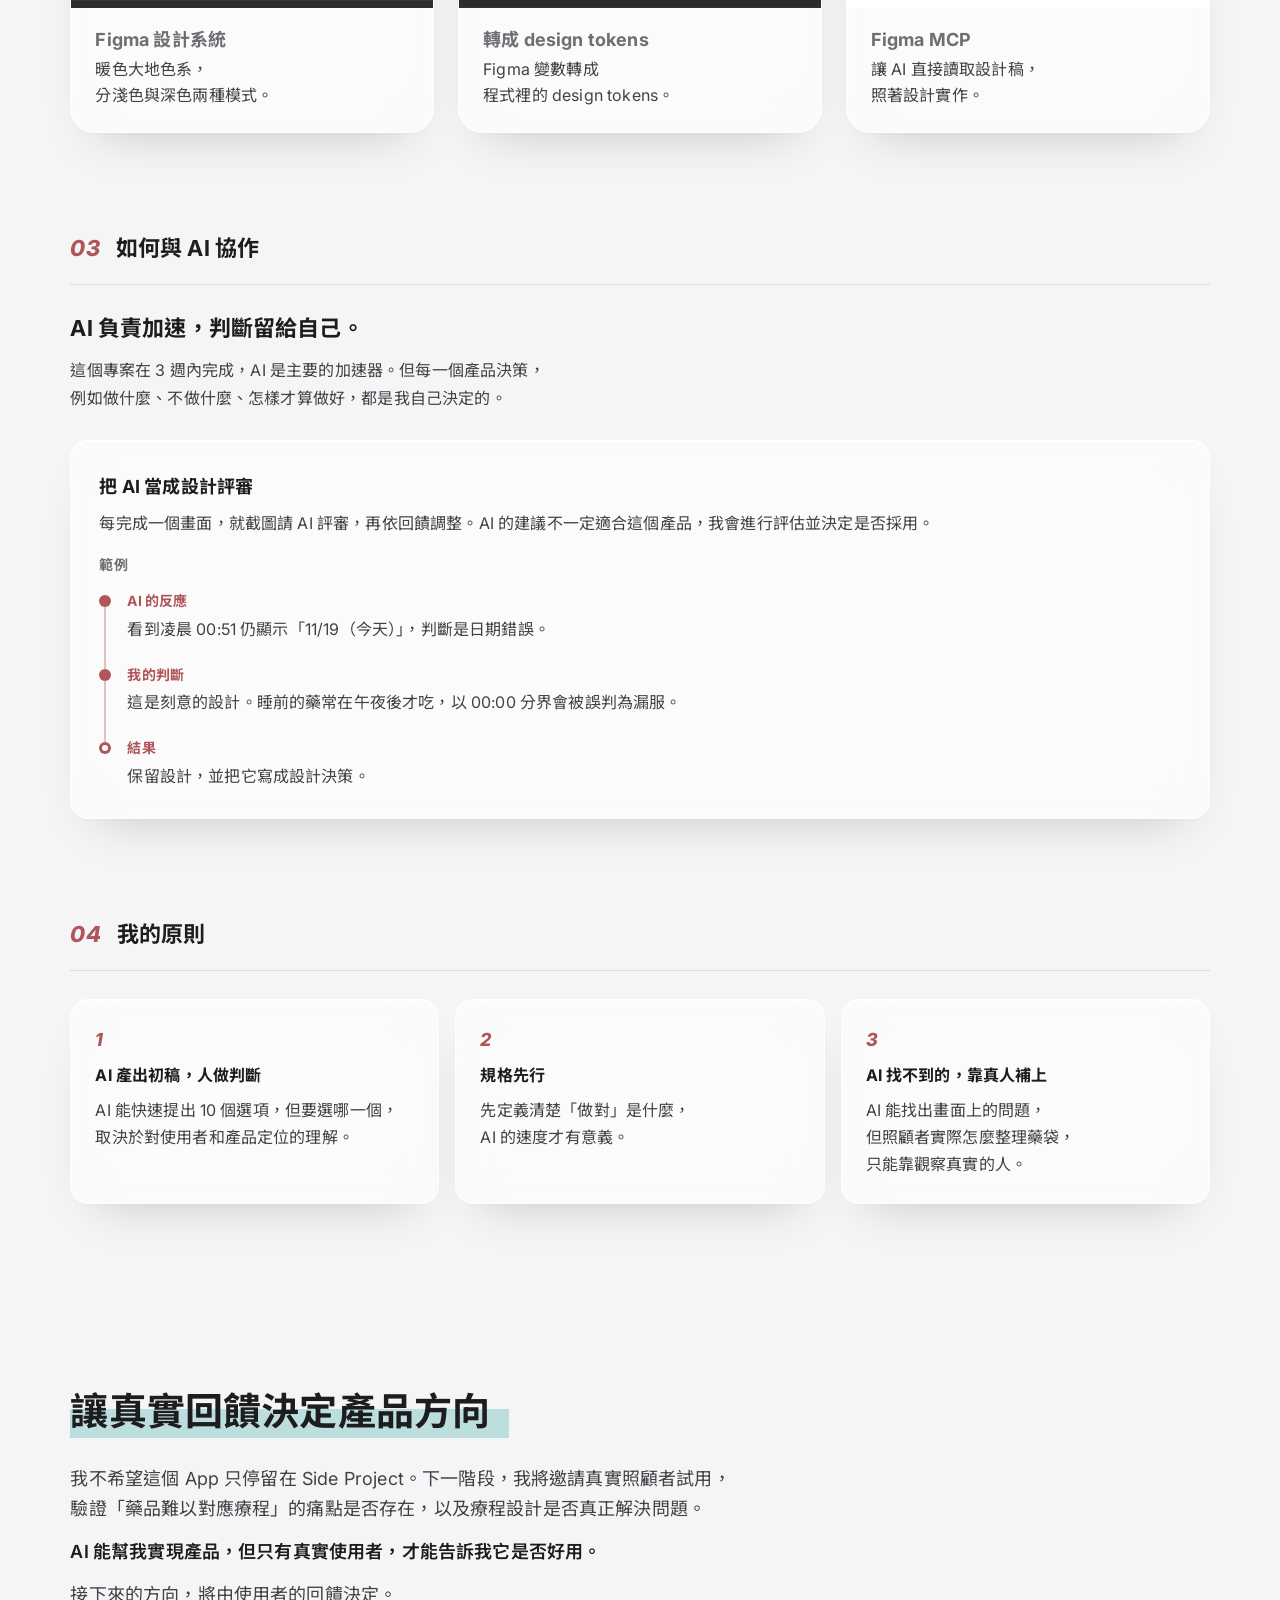
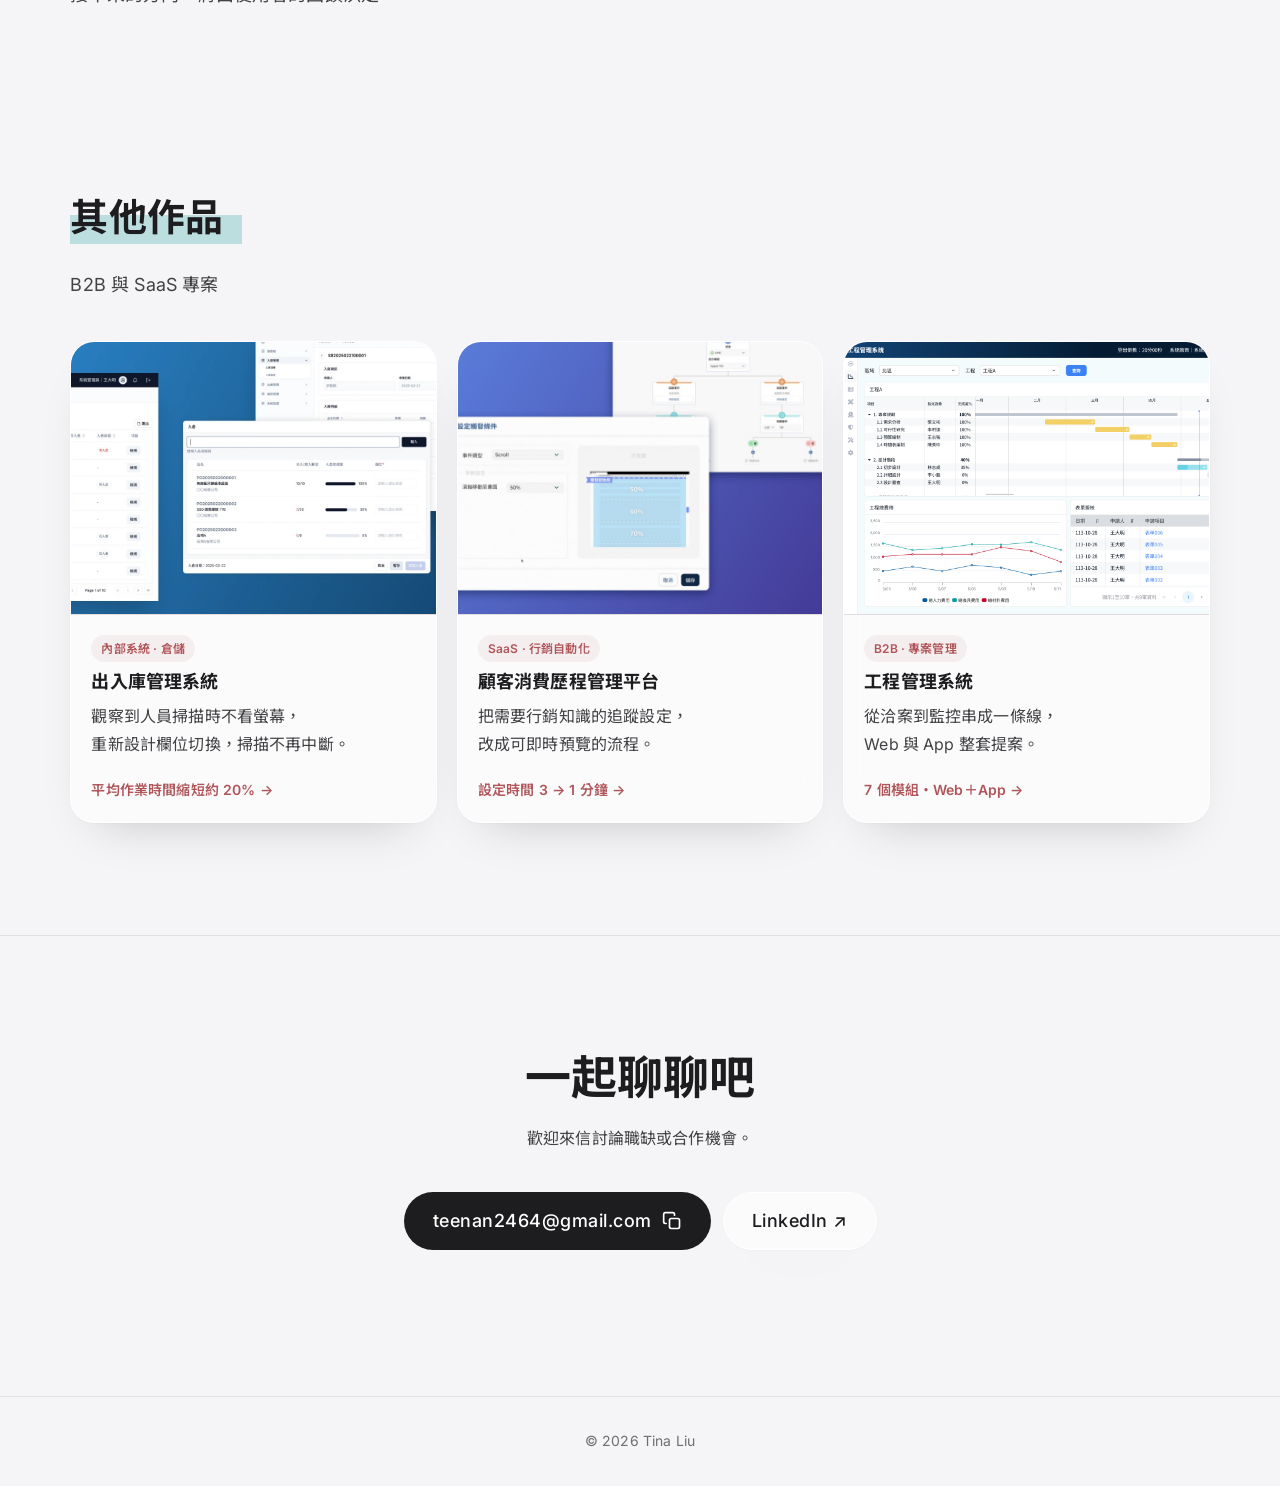
==== commit 0c8cea08: "瀏覽統計加入 Cake 來源（?ref=cake） Co-Authored-By: Claude Opus 5.5 <noreply@anthropic.com>" ====
--- a/index.html
+++ b/index.html
@@ -10,7 +10,7 @@
   <link rel="preconnect" href="https://fonts.googleapis.com">
   <link rel="preconnect" href="https://fonts.gstatic.com" crossorigin>
   <link href="https://fonts.googleapis.com/css2?family=Inter:ital,wght@0,400;0,500;0,600;0,700;0,800;1,800&family=Noto+Sans+TC:wght@400;500;600;700;800&display=swap" rel="stylesheet">
-  <link rel="stylesheet" href="assets/style.css?v=20261124131421">
+  <link rel="stylesheet" href="assets/style.css?v=20261124173220">
 </head>
 <body>
 
@@ -84,7 +84,7 @@
         <a class="btn btn-primary" href="work/demo.html"><img src="assets/img/ic-open.svg" width="24" height="24" alt="">前往 Demo</a>
       </div>
       <div class="project-mockup">
-        <img src="assets/img/mr-mockup.png?v=20261124131421" alt="用藥提醒App首頁：晚上用藥飯後時段，依療程列出媽媽與爸爸要吃的藥與劑量">
+        <img src="assets/img/mr-mockup.png?v=20261124173220" alt="用藥提醒App首頁：晚上用藥飯後時段，依療程列出媽媽與爸爸要吃的藥與劑量">
       </div>
     </div>
   </section>
@@ -96,15 +96,15 @@
       <p class="scenes-lead">觀察市面上的用藥管理 App，發現多數以個人用藥提醒為主，難以滿足更多元的用藥管理需求，以下歸納出三個常見的問題情境。</p>
       <div class="scene-list">
         <figure class="scene">
-          <div class="scene-art"><img src="assets/img/scene-1.jpg?v=20261124131421" width="1200" height="750" alt="爸爸一手摸著咳嗽的孩子、一手拿著藥瓶，一臉擔心；旁邊坐著的長輩正在吃藥" loading="lazy"></div>
+          <div class="scene-art"><img src="assets/img/scene-1.jpg?v=20261124173220" width="1200" height="750" alt="爸爸一手摸著咳嗽的孩子、一手拿著藥瓶，一臉擔心；旁邊坐著的長輩正在吃藥" loading="lazy"></div>
           <figcaption><h3>一邊顧小孩，一邊顧長輩</h3><p>孩子的感冒藥、<br>長輩的慢性病藥，<br>吃藥時間和次數都不一樣。</p></figcaption>
         </figure>
         <figure class="scene">
-          <div class="scene-art"><img src="assets/img/scene-2.jpg?v=20261124131421" width="1200" height="750" alt="照顧者盤腿坐著、拿著兩罐藥一臉困惑，前面趴著狗、貓和白狗，每隻前面各有一盤不同的藥" loading="lazy"></div>
+          <div class="scene-art"><img src="assets/img/scene-2.jpg?v=20261124173220" width="1200" height="750" alt="照顧者盤腿坐著、拿著兩罐藥一臉困惑，前面趴著狗、貓和白狗，每隻前面各有一盤不同的藥" loading="lazy"></div>
           <figcaption><h3>毛孩不只一隻</h3><p>不論是多寵家庭還是愛媽，<br>每隻毛孩的藥都不同，<br>只靠記憶很容易搞混或漏餵。</p></figcaption>
         </figure>
         <figure class="scene">
-          <div class="scene-art"><img src="assets/img/scene-3.jpg?v=20261124131421" width="1200" height="750" alt="照顧者兩手各拿著幾包藥袋一臉困擾，桌上散滿藥袋、藥罐和藥丸" loading="lazy"></div>
+          <div class="scene-art"><img src="assets/img/scene-3.jpg?v=20261124173220" width="1200" height="750" alt="照顧者兩手各拿著幾包藥袋一臉困擾，桌上散滿藥袋、藥罐和藥丸" loading="lazy"></div>
           <figcaption><h3>藥袋一多，就分不清怎麼吃</h3><p>藥袋混在一起，<br>分不清哪次看診開的，<br>短期藥、長期藥傻傻分不清。</p></figcaption>
         </figure>
       </div>
@@ -122,7 +122,7 @@
         <p class="highlights-lead">用藥提醒App 以「療程」為單位管理用藥：同一次看診、同一個病的藥收在一起，一起開始、一起結束，需要時再一起恢復。</p>
         <ol class="core-steps">
           <li class="core-step">
-            <div class="core-shots"><div class="phone"><img src="assets/img/mr-core-1.jpg?v=20261124131421" width="600" height="1304" alt="療程設定：媽媽的高血壓療程，底下有降血壓藥與降膽固醇藥" loading="lazy"><span class="phone-island"></span></div></div>
+            <div class="core-shots"><div class="phone"><img src="assets/img/mr-core-1.jpg?v=20261124173220" width="600" height="1304" alt="療程設定：媽媽的高血壓療程，底下有降血壓藥與降膽固醇藥" loading="lazy"><span class="phone-island"></span></div></div>
             <div class="core-text">
               <p class="core-num">01</p>
               <h4>建立療程</h4>
@@ -130,7 +130,7 @@
             </div>
           </li>
           <li class="core-step">
-            <div class="core-shots"><div class="phone"><img src="assets/img/mr-core-2.jpg?v=20261124131421" width="600" height="1304" alt="療程管理多選：勾選感冒與皮膚炎，按結束療程" loading="lazy"><span class="phone-island"></span></div></div>
+            <div class="core-shots"><div class="phone"><img src="assets/img/mr-core-2.jpg?v=20261124173220" width="600" height="1304" alt="療程管理多選：勾選感冒與皮膚炎，按結束療程" loading="lazy"><span class="phone-island"></span></div></div>
             <div class="core-text">
               <p class="core-num">02</p>
               <h4>結束療程</h4>
@@ -138,7 +138,7 @@
             </div>
           </li>
           <li class="core-step">
-            <div class="core-shots"><div class="phone"><img src="assets/img/mr-core-3.jpg?v=20261124131421" width="600" height="1304" alt="已結束療程：感冒與皮膚炎，皮膚炎向左滑出恢復與刪除" loading="lazy"><span class="phone-island"></span></div></div>
+            <div class="core-shots"><div class="phone"><img src="assets/img/mr-core-3.jpg?v=20261124173220" width="600" height="1304" alt="已結束療程：感冒與皮膚炎，皮膚炎向左滑出恢復與刪除" loading="lazy"><span class="phone-island"></span></div></div>
             <div class="core-text">
               <p class="core-num">03</p>
               <h4>恢復療程</h4>
@@ -158,7 +158,7 @@
         <p class="highlights-lead">照顧者常常餵完藥，才想起來忘了記錄。服藥紀錄把全家的用藥狀態放在同一頁，漏記的藥可以一次補齊。</p>
         <ol class="core-steps">
           <li class="core-step">
-            <div class="core-shots"><div class="phone"><img src="assets/img/mr-rec-1.jpg?v=20261124131421" width="600" height="1304" alt="服藥紀錄：自己、媽媽、小黑依療程列出早中晚睡前的服藥狀態，未服用以驚嘆號標示" loading="lazy"><span class="phone-island"></span></div></div>
+            <div class="core-shots"><div class="phone"><img src="assets/img/mr-rec-1.jpg?v=20261124173220" width="600" height="1304" alt="服藥紀錄：自己、媽媽、小黑依療程列出早中晚睡前的服藥狀態，未服用以驚嘆號標示" loading="lazy"><span class="phone-island"></span></div></div>
             <div class="core-text">
               <p class="core-num">01</p>
               <h4>一頁看完全家</h4>
@@ -166,7 +166,7 @@
             </div>
           </li>
           <li class="core-step">
-            <div class="core-shots"><div class="phone"><img src="assets/img/mr-rec-2.jpg?v=20261124131421" width="600" height="1304" alt="補登清單：媽媽晚上的糖尿病與保健兩個療程放在一起，可按批次補登一次完成" loading="lazy"><span class="phone-island"></span></div></div>
+            <div class="core-shots"><div class="phone"><img src="assets/img/mr-rec-2.jpg?v=20261124173220" width="600" height="1304" alt="補登清單：媽媽晚上的糖尿病與保健兩個療程放在一起，可按批次補登一次完成" loading="lazy"><span class="phone-island"></span></div></div>
             <div class="core-text">
               <p class="core-num">02</p>
               <h4>跨療程批次補登</h4>
@@ -174,7 +174,7 @@
             </div>
           </li>
           <li class="core-step">
-            <div class="core-shots"><div class="phone"><img src="assets/img/mr-rec-3.jpg?v=20261124131421" width="600" height="1304" alt="清晨 5:22 的首頁仍顯示睡前時段，媽媽的降膽固醇藥 0.5 顆尚未勾選" loading="lazy"><span class="phone-island"></span></div></div>
+            <div class="core-shots"><div class="phone"><img src="assets/img/mr-rec-3.jpg?v=20261124173220" width="600" height="1304" alt="清晨 5:22 的首頁仍顯示睡前時段，媽媽的降膽固醇藥 0.5 顆尚未勾選" loading="lazy"><span class="phone-island"></span></div></div>
             <div class="core-text">
               <p class="core-num">03</p>
               <h4>符合真實作息的規則</h4>
@@ -248,15 +248,15 @@
         <p class="chapter-lead">設計和程式共用同一套 token，畫面與實作保持一致。</p>
         <div class="scene-list">
           <figure class="scene">
-            <div class="scene-art"><img src="assets/img/dev-figma.jpg?v=20261124131421" width="1000" height="634" alt="Figma 的 color-platform 色票變數：primary、secondary 等顏色各有 light 與 dark 兩種值" loading="lazy"></div>
+            <div class="scene-art"><img src="assets/img/dev-figma.jpg?v=20261124173220" width="1000" height="634" alt="Figma 的 color-platform 色票變數：primary、secondary 等顏色各有 light 與 dark 兩種值" loading="lazy"></div>
             <figcaption><h4>Figma 設計系統</h4><p>暖色大地色系，<br>分淺色與深色兩種模式。</p></figcaption>
           </figure>
           <figure class="scene">
-            <div class="scene-art"><img src="assets/img/dev-tokens.jpg?v=20261124131421" width="1000" height="625" alt="Figma Variables 的 collections（color-platform、theme、dimension、font 等）與 dimension 的間距變數 none、xs、sm、smp、md、lg" loading="lazy"></div>
+            <div class="scene-art"><img src="assets/img/dev-tokens.jpg?v=20261124173220" width="1000" height="625" alt="Figma Variables 的 collections（color-platform、theme、dimension、font 等）與 dimension 的間距變數 none、xs、sm、smp、md、lg" loading="lazy"></div>
             <figcaption><h4>轉成 design tokens</h4><p>Figma 變數轉成<br>程式裡的 design tokens。</p></figcaption>
           </figure>
           <figure class="scene">
-            <div class="scene-art"><img src="assets/img/dev-mcp.jpg?v=20261124131421" width="784" height="484" alt="Claude 已啟用的連接器：Claude in Chrome、Figma、GitHub" loading="lazy"></div>
+            <div class="scene-art"><img src="assets/img/dev-mcp.jpg?v=20261124173220" width="784" height="484" alt="Claude 已啟用的連接器：Claude in Chrome、Figma、GitHub" loading="lazy"></div>
             <figcaption><h4>Figma MCP</h4><p>讓 AI 直接讀取設計稿，<br>照著設計實作。</p></figcaption>
           </figure>
         </div>
@@ -364,7 +364,7 @@
 </nav>
 
 <footer class="site-footer">© 2026 Tina Liu</footer>
-<script src="assets/site.js?v=20261124131421"></script>
-  <script src="assets/gc.js?v=20261124131421"></script>
+<script src="assets/site.js?v=20261124173220"></script>
+  <script src="assets/gc.js?v=20261124173220"></script>
 </body>
 </html>
